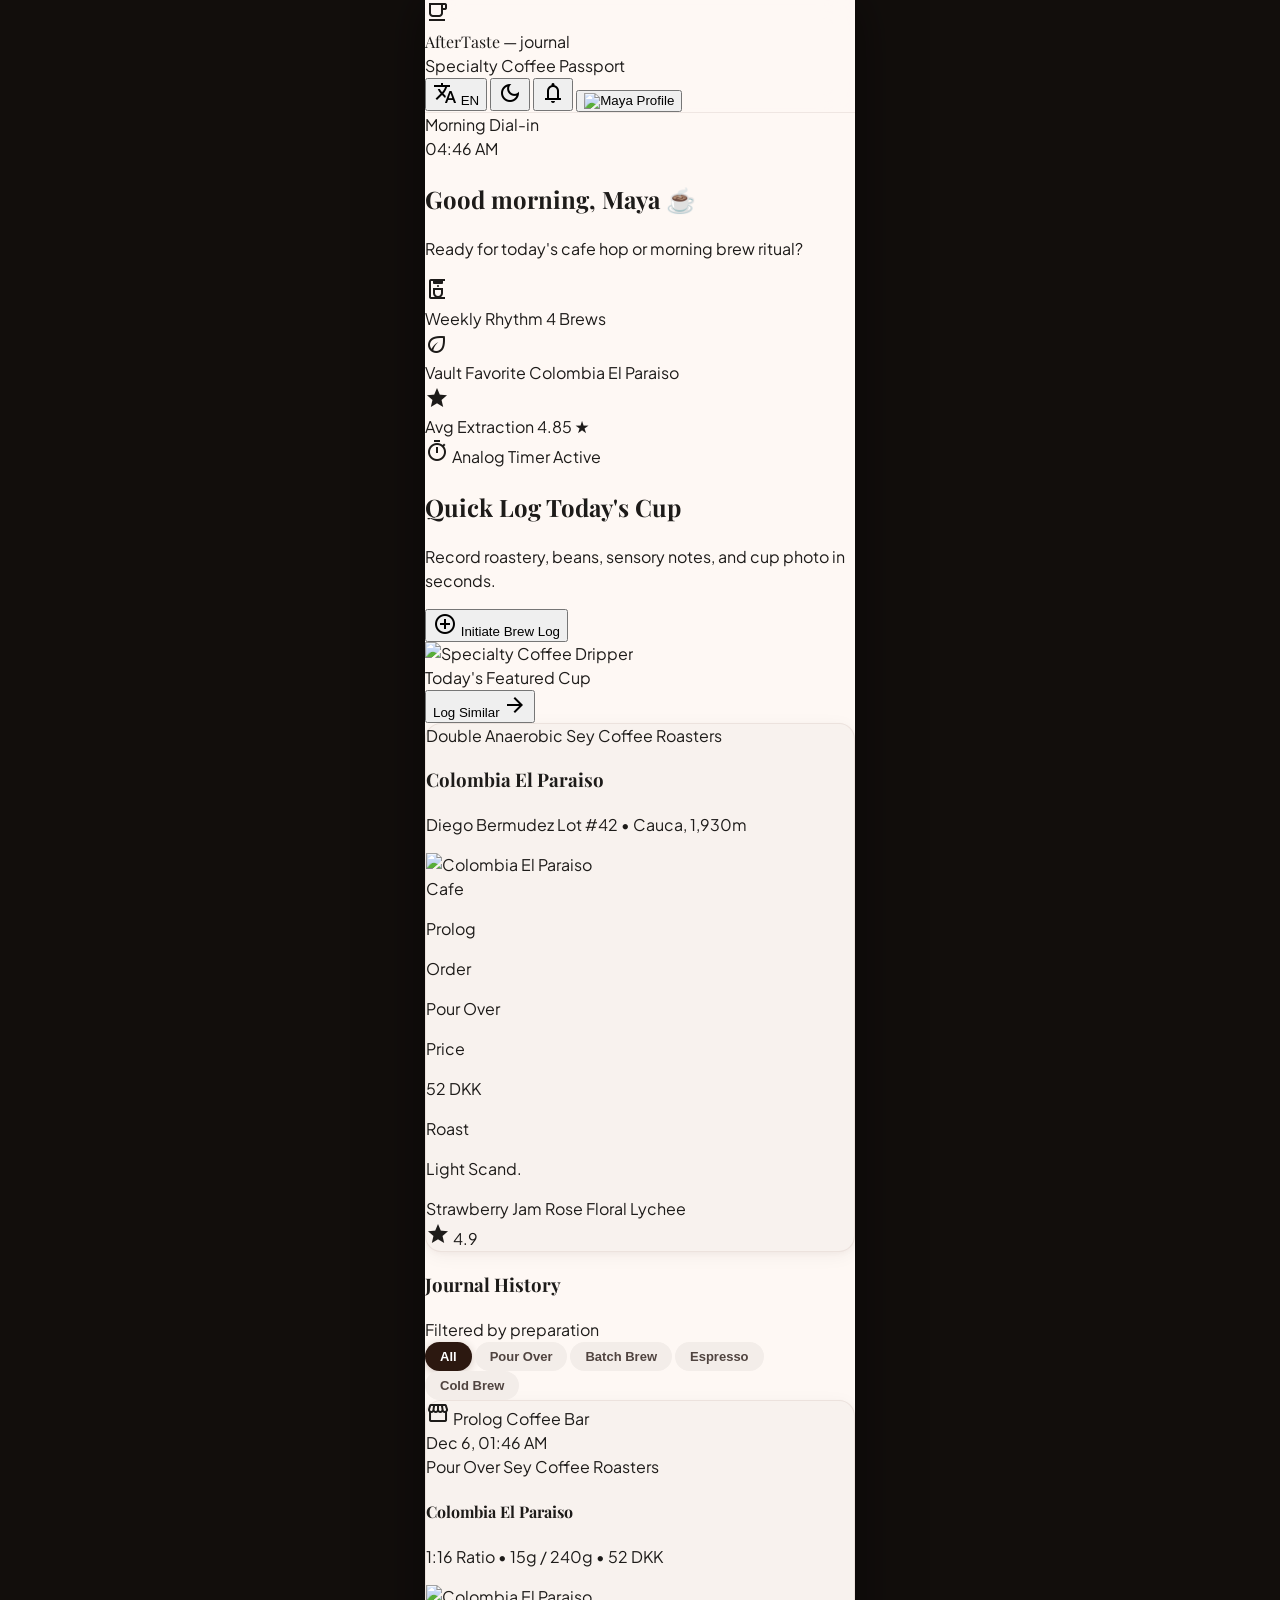
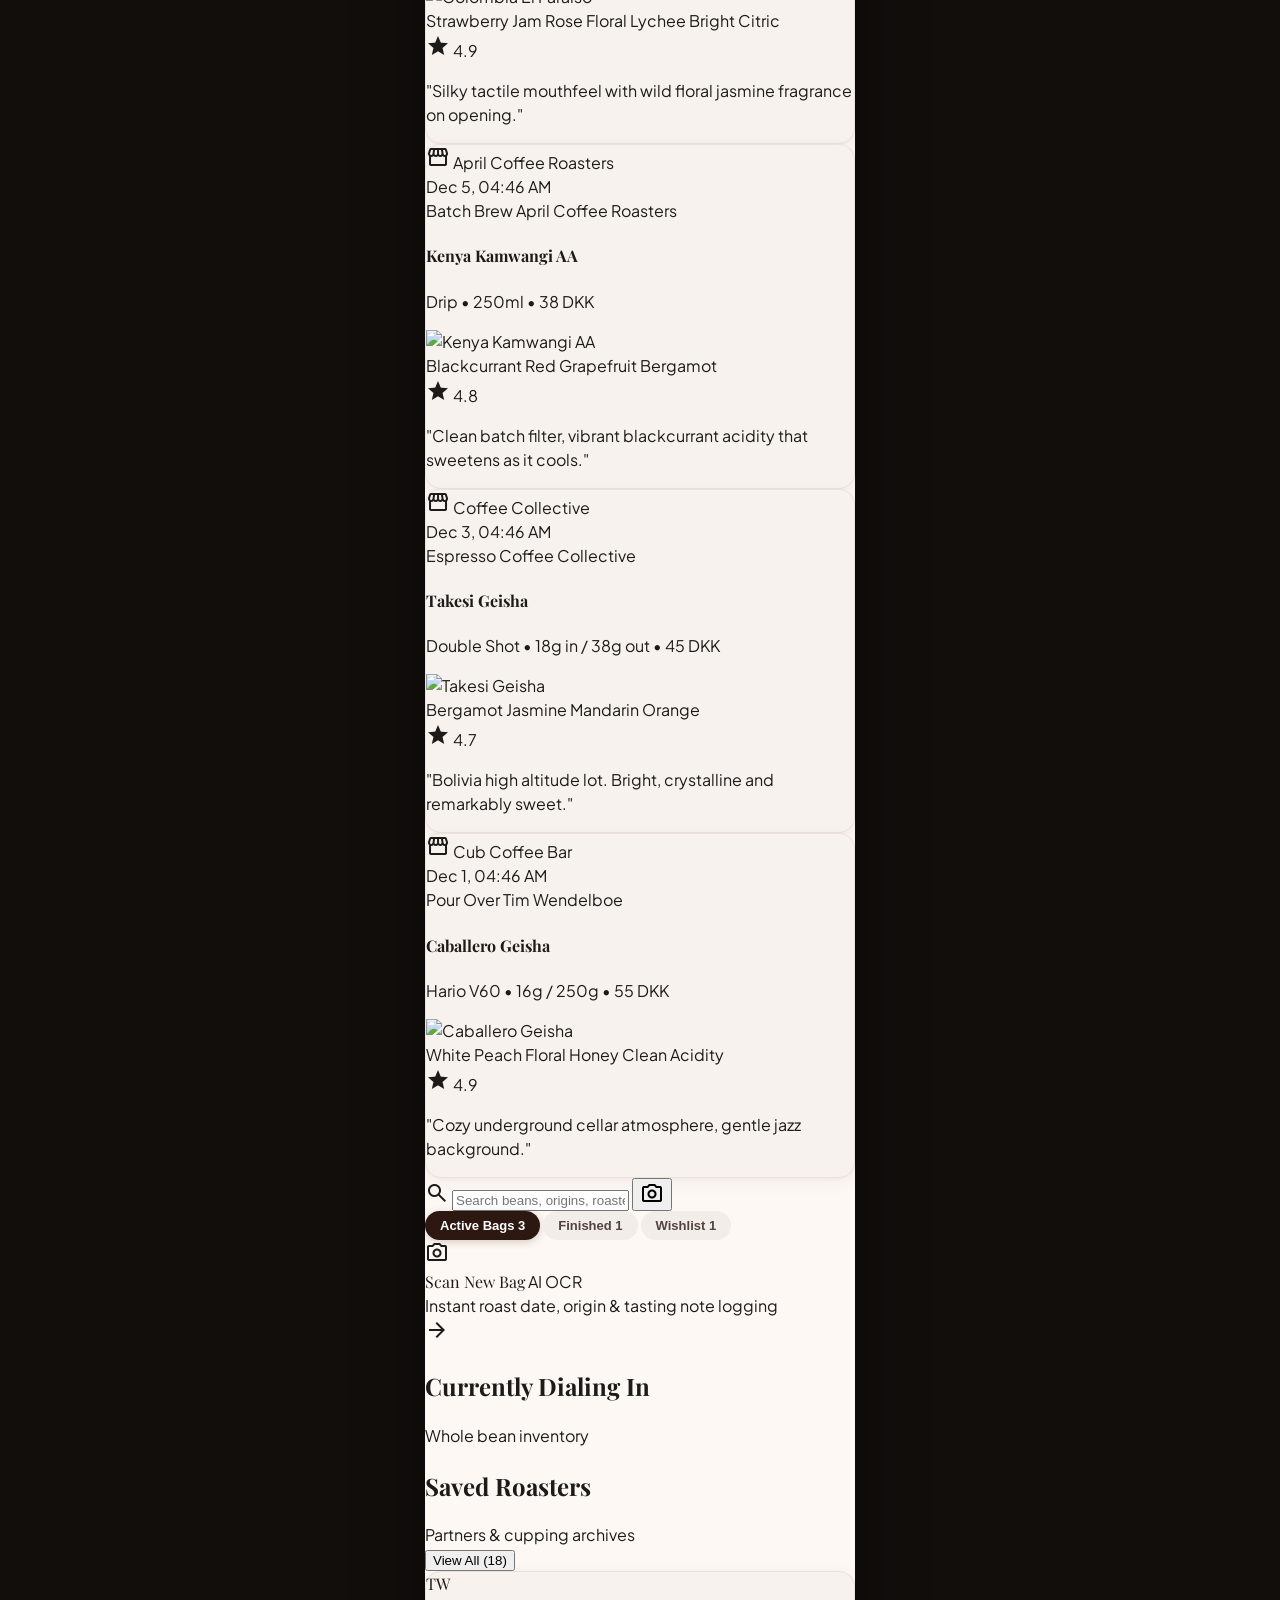
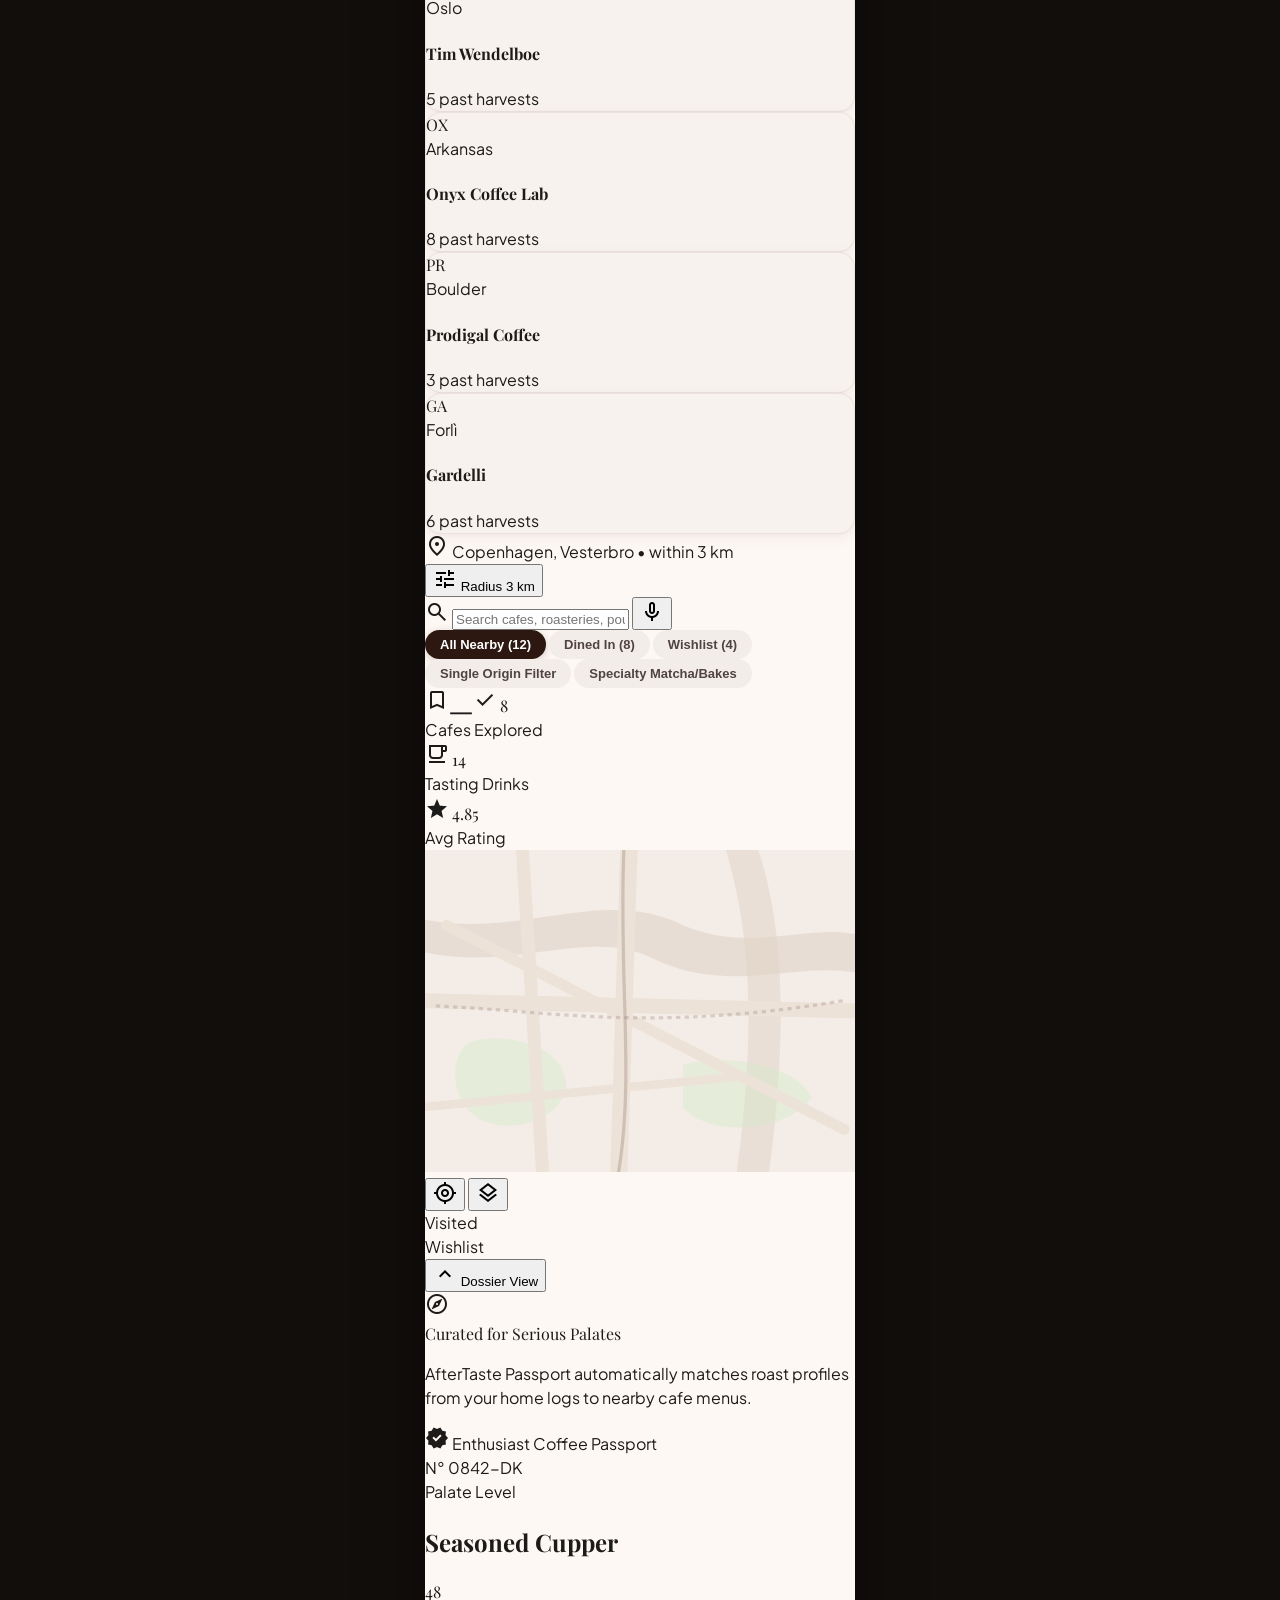
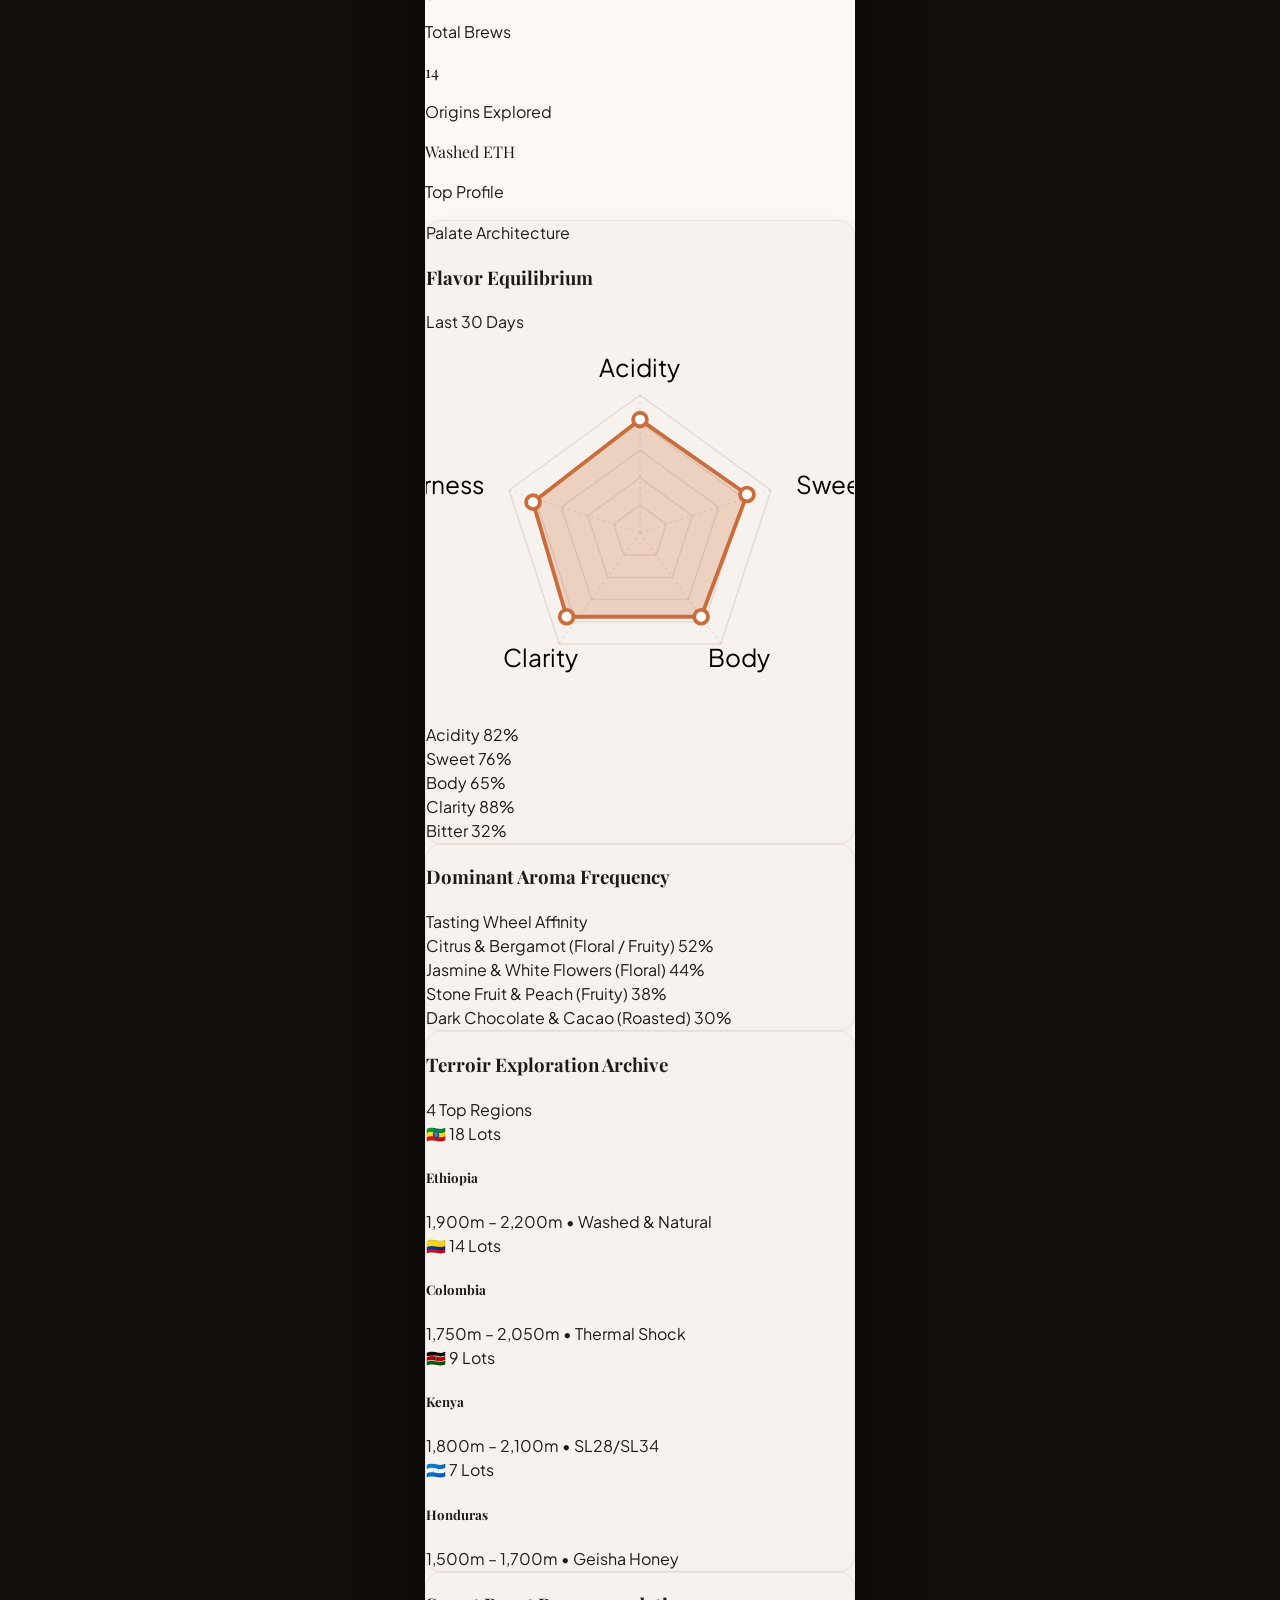
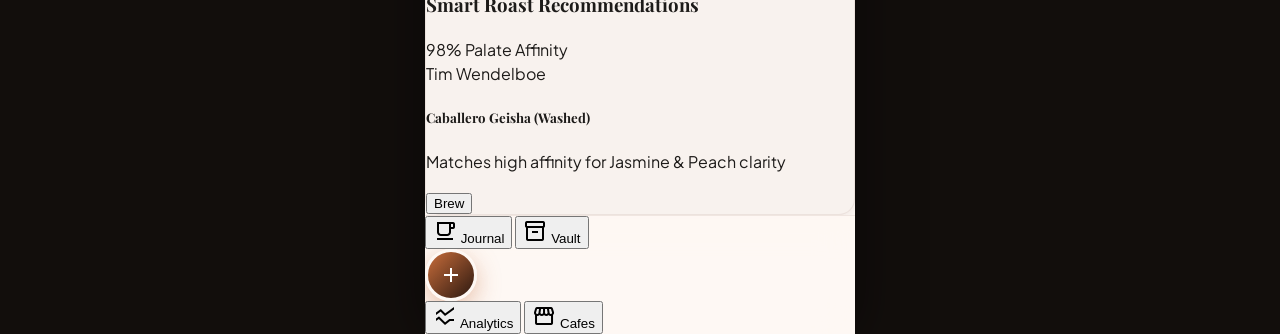
==== web/index.html @ 747131c8 "feat(cafes): integrate Page 2 Cafe Map & Dining Passport with Nordic Cartography and Tasting Dossier" ====
<!DOCTYPE html>
<html lang="en">
<head>
  <meta charset="utf-8">
  <meta name="viewport" content="width=device-width, initial-scale=1.0, maximum-scale=1.0, user-scalable=no, viewport-fit=cover">
  <title>AfterTaste — Specialty Coffee Journal & Cafe Hopping Companion</title>
  
  <!-- Google Fonts: Playfair Display (Artisanal Display) & Plus Jakarta Sans (Modern UI) -->
  <link rel="preconnect" href="https://fonts.googleapis.com">
  <link rel="preconnect" href="https://fonts.gstatic.com" crossorigin>
  <link href="https://fonts.googleapis.com/css2?family=Playfair+Display:ital,wght@0,400;0,500;0,600;0,700;1,400;1,600&family=Plus+Jakarta+Sans:ital,wght@0,300;0,400;0,500;0,600;0,700;0,800;1,400&family=Material+Symbols+Outlined:opsz,wght,FILL,GRAD@20..48,100..700,0..1,-50..200&display=swap" rel="stylesheet">
  
  <!-- Tailwind CSS CDN -->
  <script src="https://cdn.tailwindcss.com"></script>
  <script>
    tailwind.config = {
      darkMode: 'class',
      theme: {
        extend: {
          colors: {
            surface: 'var(--surface)',
            'surface-dim': 'var(--surface-dim)',
            'surface-container-low': 'var(--surface-container-low)',
            'surface-container': 'var(--surface-container)',
            'surface-container-high': 'var(--surface-container-high)',
            'surface-container-highest': 'var(--surface-container-highest)',
            espresso: 'var(--espresso)',
            roast: 'var(--roast)',
            caramel: 'var(--caramel)',
            primary: 'var(--primary)',
            'on-primary': 'var(--on-primary)',
            'primary-container': 'var(--primary-container)',
            'on-primary-container': 'var(--on-primary-container)',
            secondary: 'var(--secondary)',
            'on-secondary': 'var(--on-secondary)',
            'secondary-container': 'var(--secondary-container)',
            'on-secondary-container': 'var(--on-secondary-container)',
            'on-surface': 'var(--on-surface)',
            'on-surface-variant': 'var(--on-surface-variant)',
            outline: 'var(--outline)',
            'outline-variant': 'var(--outline-variant)'
          },
          fontFamily: {
            serif: ['Playfair Display', 'Georgia', 'serif'],
            sans: ['Plus Jakarta Sans', 'system-ui', 'sans-serif']
          }
        }
      }
    }
  </script>

  <!-- Custom Stylesheet -->
  <link rel="stylesheet" href="styles.css">
</head>
<body>

  <!-- Mobile Viewport Shell (390 - 430px Responsive Native Container) -->
  <div class="mobile-viewport">

    <!-- 1. TOP APP BAR (GLOBAL HEADER) -->
    <header class="fixed top-0 max-w-[430px] w-full z-40 header-glass">
      <div class="h-16 px-4 flex items-center justify-between">
        <!-- Brand Monogram & App Title -->
        <div class="flex items-center gap-2.5">
          <div class="w-8 h-8 rounded-full bg-primary-container flex items-center justify-center text-secondary-container shadow-sm border border-secondary/30">
            <span class="material-symbols-outlined text-[18px]">local_cafe</span>
          </div>
          <div class="flex flex-col">
            <div class="flex items-center gap-1.5">
              <span class="font-serif text-xl font-bold tracking-tight text-primary leading-none">AfterTaste</span>
              <span id="topBarSubtitle" class="text-xs font-semibold text-secondary leading-none">— journal</span>
            </div>
            <span class="text-[10px] uppercase tracking-wider text-on-surface-variant font-medium mt-0.5">Specialty Coffee Passport</span>
          </div>
        </div>

        <!-- Controls: Language, Theme, Notifications, Avatar -->
        <div class="flex items-center gap-1">
          <!-- Language Switcher -->
          <button id="langSelectBtn" class="flex items-center gap-0.5 px-2 py-1 rounded-full bg-surface-container hover:bg-surface-container-high transition-colors text-xs font-bold text-on-surface" title="Switch Language">
            <span class="material-symbols-outlined text-[14px] text-secondary">translate</span>
            <span class="lang-code">EN</span>
          </button>

          <!-- Theme Mode Toggle -->
          <button id="themeToggleBtn" class="w-9 h-9 flex items-center justify-center rounded-full text-on-surface-variant hover:text-primary transition-colors" title="Toggle Theme">
            <span class="material-symbols-outlined text-[20px]">dark_mode</span>
          </button>

          <!-- Notifications Center -->
          <button onclick="openModal('modal-notifications')" class="relative w-9 h-9 flex items-center justify-center rounded-full text-on-surface-variant hover:text-primary transition-colors" title="Notifications">
            <span class="material-symbols-outlined text-[20px]">notifications</span>
            <span class="absolute top-2 right-2 w-2 h-2 rounded-full bg-secondary"></span>
          </button>

          <!-- User Avatar Profile -->
          <button onclick="openModal('modal-profile')" class="w-9 h-9 rounded-full overflow-hidden border-2 border-secondary/40 ml-1 hover:border-secondary transition-colors" title="Profile">
            <img src="https://images.unsplash.com/photo-1534528741775-53994a69daeb?auto=format&fit=crop&w=200&q=80" alt="Maya Profile" class="w-full h-full object-cover">
          </button>
        </div>
      </div>
    </header>

    <!-- MAIN SCROLLABLE CONTENT BODY -->
    <main class="flex-1 w-full pt-16 pb-24 px-4 flex flex-col gap-5">

      <!-- ========================================== -->
      <!-- VIEW 1: DAILY BREW JOURNAL (#journal)      -->
      <!-- ========================================== -->
      <section id="screen-journal" class="flex flex-col gap-4">
        
        <!-- Morning Dial-In Greeting & Ritual Ribbon -->
        <div class="flex flex-col pt-2">
          <div class="flex items-center justify-between mb-1">
            <div class="flex items-center gap-2">
              <span class="pulse-dot"></span>
              <span class="text-xs uppercase tracking-wider font-semibold text-on-surface-variant">Morning Dial-in</span>
            </div>
            <span id="currentTimeBadge" class="text-xs font-bold text-secondary">08:42 AM</span>
          </div>
          <h1 id="greetingTitle" class="font-serif text-2xl font-bold text-primary tracking-tight">Good morning, Maya ☕</h1>
          <p id="greetingSubtitle" class="text-xs text-on-surface-variant mt-0.5">Ready for today's cafe hop or morning brew ritual?</p>

          <!-- Weekly Rhythm & Telemetry Ribbon -->
          <div class="flex items-center gap-2.5 overflow-x-auto py-2 -mx-4 px-4 no-scrollbar">
            <!-- Metric 1 -->
            <div class="flex items-center gap-2 bg-surface-container px-3 py-2 rounded-xl flex-shrink-0 border border-outline-variant/30">
              <div class="w-7 h-7 rounded-full bg-surface-container-highest flex items-center justify-center text-primary">
                <span class="material-symbols-outlined text-[16px]">coffee_maker</span>
              </div>
              <div class="flex flex-col">
                <span class="text-[10px] text-on-surface-variant uppercase font-medium">Weekly Rhythm</span>
                <span id="weeklyRhythmCount" class="text-xs font-bold text-primary">4 Brews</span>
              </div>
            </div>
            <!-- Metric 2 -->
            <div class="flex items-center gap-2 bg-surface-container px-3 py-2 rounded-xl flex-shrink-0 border border-outline-variant/30">
              <div class="w-7 h-7 rounded-full bg-secondary-container/30 flex items-center justify-center text-secondary">
                <span class="material-symbols-outlined text-[16px]">eco</span>
              </div>
              <div class="flex flex-col">
                <span class="text-[10px] text-on-surface-variant uppercase font-medium">Vault Favorite</span>
                <span class="text-xs font-bold text-primary">Colombia El Paraiso</span>
              </div>
            </div>
            <!-- Metric 3 -->
            <div class="flex items-center gap-2 bg-surface-container px-3 py-2 rounded-xl flex-shrink-0 border border-outline-variant/30">
              <div class="w-7 h-7 rounded-full bg-amber-100 dark:bg-amber-950 flex items-center justify-center text-amber-500">
                <span class="material-symbols-outlined text-[16px] fill-1">star</span>
              </div>
              <div class="flex flex-col">
                <span class="text-[10px] text-on-surface-variant uppercase font-medium">Avg Extraction</span>
                <span class="text-xs font-bold text-primary">4.85 ★</span>
              </div>
            </div>
          </div>
        </div>

        <!-- Quick Log Hero Banner -->
        <div class="relative overflow-hidden rounded-2xl bg-primary-container text-white p-4 shadow-xl border border-secondary/20">
          <div class="absolute -right-8 -bottom-8 w-40 h-40 rounded-full bg-secondary opacity-25 blur-2xl pointer-events-none"></div>
          <div class="relative z-10 flex items-center justify-between gap-3">
            <div class="flex-1">
              <div class="inline-flex items-center gap-1.5 px-2 py-0.5 rounded-full bg-white/10 backdrop-blur-md mb-2">
                <span class="material-symbols-outlined text-[13px] text-secondary">timer</span>
                <span class="text-[11px] font-semibold text-secondary-container">Analog Timer Active</span>
              </div>
              <h2 class="font-serif text-lg font-bold text-white tracking-tight">Quick Log Today's Cup</h2>
              <p class="text-xs text-white/70 mt-1 max-w-[210px]">Record roastery, beans, sensory notes, and cup photo in seconds.</p>
              <button onclick="openModal('modal-log-brew')" class="mt-3 inline-flex items-center gap-1.5 px-4 py-2 rounded-xl bg-secondary text-white text-xs font-bold shadow-md hover:bg-caramel active:scale-95 transition-all">
                <span class="material-symbols-outlined text-[16px]">add_circle</span>
                <span>Initiate Brew Log</span>
              </button>
            </div>
            <div class="w-20 h-20 rounded-xl overflow-hidden flex-shrink-0 shadow-inner bg-surface-container-highest">
              <img src="https://images.unsplash.com/photo-1514432324607-a09d9b4aefdd?auto=format&fit=crop&w=400&q=80" alt="Specialty Coffee Dripper" class="w-full h-full object-cover">
            </div>
          </div>
        </div>

        <!-- Featured Brew Card: Today's House Extraction -->
        <div class="flex flex-col gap-2">
          <div class="flex items-center justify-between">
            <div class="flex items-center gap-1.5">
              <span class="text-xs uppercase tracking-wider font-bold text-on-surface-variant">Today's Featured Cup</span>
              <span class="w-1.5 h-1.5 rounded-full bg-secondary"></span>
            </div>
            <button onclick="openModal('modal-log-brew')" class="text-xs font-semibold text-secondary hover:underline flex items-center gap-0.5">
              <span>Log Similar</span>
              <span class="material-symbols-outlined text-[14px]">arrow_forward</span>
            </button>
          </div>

          <div class="card-nordic p-4 flex flex-col gap-3">
            <div class="flex items-start justify-between gap-3">
              <div class="flex-1 min-w-0">
                <div class="flex items-center gap-1.5 mb-1">
                  <span class="px-2 py-0.5 rounded-full bg-emerald-100 text-emerald-800 dark:bg-emerald-950 dark:text-emerald-300 text-[11px] font-bold">
                    Double Anaerobic
                  </span>
                  <span class="text-xs text-on-surface-variant">Sey Coffee Roasters</span>
                </div>
                <h3 class="font-serif text-lg font-bold text-primary tracking-tight truncate">Colombia El Paraiso</h3>
                <p class="text-xs text-on-surface-variant">Diego Bermudez Lot #42 • Cauca, 1,930m</p>
              </div>
              <div class="w-16 h-16 rounded-xl overflow-hidden flex-shrink-0 shadow-sm bg-surface-container-high">
                <img src="https://images.unsplash.com/photo-1587734195503-904fca47e0e9?auto=format&fit=crop&w=400&q=80" alt="Colombia El Paraiso" class="w-full h-full object-cover">
              </div>
            </div>

            <!-- Telemetry 4-Column Grid -->
            <div class="grid grid-cols-4 gap-2 bg-surface-container-low p-2.5 rounded-xl border border-outline-variant/30 text-center">
              <div>
                <span class="text-[10px] text-on-surface-variant uppercase">Cafe</span>
                <p class="text-xs font-bold text-primary truncate">Prolog</p>
              </div>
              <div>
                <span class="text-[10px] text-on-surface-variant uppercase">Order</span>
                <p class="text-xs font-bold text-primary truncate">Pour Over</p>
              </div>
              <div>
                <span class="text-[10px] text-on-surface-variant uppercase">Price</span>
                <p class="text-xs font-bold text-primary">52 DKK</p>
              </div>
              <div>
                <span class="text-[10px] text-on-surface-variant uppercase">Roast</span>
                <p class="text-xs font-bold text-primary truncate">Light Scand.</p>
              </div>
            </div>

            <!-- Sensory Tags & Score -->
            <div class="flex items-center justify-between pt-1">
              <div class="flex flex-wrap gap-1">
                <span class="px-2 py-0.5 rounded-full bg-surface-container text-[11px] text-on-surface-variant">Strawberry Jam</span>
                <span class="px-2 py-0.5 rounded-full bg-surface-container text-[11px] text-on-surface-variant">Rose Floral</span>
                <span class="px-2 py-0.5 rounded-full bg-surface-container text-[11px] text-on-surface-variant">Lychee</span>
              </div>
              <div class="flex items-center gap-1 text-amber-500 font-bold text-sm">
                <span class="material-symbols-outlined text-[18px] fill-1">star</span>
                <span class="text-primary">4.9</span>
              </div>
            </div>
          </div>
        </div>

        <!-- Filterable Journal Timeline Stream -->
        <div class="flex flex-col gap-2 mt-2">
          <div class="flex items-center justify-between">
            <h3 class="font-serif text-lg font-bold text-primary">Journal History</h3>
            <span class="text-xs text-on-surface-variant">Filtered by preparation</span>
          </div>

          <!-- Method Filter Chips -->
          <div class="flex items-center gap-1.5 overflow-x-auto no-scrollbar py-1">
            <button class="pill-filter journal-filter-btn active" data-filter="All">All</button>
            <button class="pill-filter journal-filter-btn" data-filter="Pour Over">Pour Over</button>
            <button class="pill-filter journal-filter-btn" data-filter="Batch Brew">Batch Brew</button>
            <button class="pill-filter journal-filter-btn" data-filter="Espresso">Espresso</button>
            <button class="pill-filter journal-filter-btn" data-filter="Cold Brew">Cold Brew</button>
          </div>

          <!-- Journal Feed Cards Stream -->
          <div id="journalFeedContainer" class="flex flex-col gap-3 mt-1">
            <!-- Dynamically populated by renderJournalScreen() -->
          </div>
        </div>

      </section>

      <!-- ========================================== -->
      <!-- VIEW 2: BEAN & ROASTER VAULT (#vault)      -->
      <!-- ========================================== -->
      <section id="screen-vault" class="hidden flex flex-col gap-4">
        
        <!-- Search Input Bar -->
        <div class="relative flex items-center">
          <span class="material-symbols-outlined absolute left-3.5 text-on-surface-variant pointer-events-none text-[20px]">search</span>
          <input id="vaultSearchInput" type="text" placeholder="Search beans, origins, roasters..." 
                 class="w-full h-11 pl-11 pr-11 bg-surface-container rounded-xl text-xs text-on-surface placeholder:text-on-surface-variant/70 focus:outline-none border border-outline-variant/30 shadow-sm transition-all">
          <button onclick="openModal('modal-ocr-scanner')" class="absolute right-2.5 w-7 h-7 rounded-lg bg-surface flex items-center justify-center text-on-surface-variant shadow-sm active:scale-95 transition-transform" title="Scan Barcode / Label">
            <span class="material-symbols-outlined text-[18px]">photo_camera</span>
          </button>
        </div>

        <!-- Inventory Segment Filter Chips -->
        <div class="flex items-center gap-2 overflow-x-auto no-scrollbar py-0.5">
          <button class="pill-filter vault-segment-btn active flex items-center gap-1.5" data-segment="ACTIVE">
            <span>Active Bags</span>
            <span id="badgeActiveBeans" class="w-4 h-4 rounded-full bg-secondary text-white text-[10px] flex items-center justify-center font-bold">3</span>
          </button>
          <button class="pill-filter vault-segment-btn flex items-center gap-1.5" data-segment="FINISHED">
            <span>Finished</span>
            <span id="badgeFinishedBeans" class="w-4 h-4 rounded-full bg-surface-container-highest text-on-surface-variant text-[10px] flex items-center justify-center">1</span>
          </button>
          <button class="pill-filter vault-segment-btn flex items-center gap-1.5" data-segment="WISHLIST">
            <span>Wishlist</span>
            <span id="badgeWishlistBeans" class="w-4 h-4 rounded-full bg-surface-container-highest text-on-surface-variant text-[10px] flex items-center justify-center">1</span>
          </button>
        </div>

        <!-- AI OCR Bag Scanner Hero Card -->
        <div onclick="openModal('modal-ocr-scanner')" class="group relative overflow-hidden bg-primary-container text-white rounded-2xl p-4 shadow-md cursor-pointer transition-all active:scale-[0.99] border border-secondary/20">
          <div class="absolute -right-6 -bottom-6 w-28 h-28 rounded-full bg-secondary/25 blur-xl pointer-events-none"></div>
          <div class="relative z-10 flex items-center justify-between">
            <div class="flex items-center gap-3 min-w-0">
              <div class="w-11 h-11 rounded-xl bg-white/10 backdrop-blur-md flex items-center justify-center text-secondary flex-shrink-0 shadow-inner">
                <span class="material-symbols-outlined text-[24px]">photo_camera</span>
              </div>
              <div class="flex flex-col min-w-0">
                <div class="flex items-center gap-1.5">
                  <span class="font-serif text-base font-bold text-white tracking-tight">Scan New Bag</span>
                  <span class="px-1.5 py-0.5 rounded bg-secondary text-white text-[10px] uppercase font-bold tracking-wider">AI OCR</span>
                </div>
                <span class="text-xs text-white/70 truncate mt-0.5">Instant roast date, origin & tasting note logging</span>
              </div>
            </div>
            <span class="material-symbols-outlined text-white text-[20px] group-hover:translate-x-1 transition-transform">arrow_forward</span>
          </div>
        </div>

        <!-- Section Title: Currently Dialing In -->
        <div class="flex items-baseline justify-between mt-1">
          <div class="flex items-center gap-2">
            <span class="w-2 h-2 rounded-full bg-secondary animate-pulse"></span>
            <h2 class="font-serif text-lg font-bold text-primary">Currently Dialing In</h2>
          </div>
          <span class="text-xs text-on-surface-variant font-medium">Whole bean inventory</span>
        </div>

        <!-- Bean Inventory Cards Stack -->
        <div id="vaultBeansContainer" class="flex flex-col gap-3">
          <!-- Dynamically populated by renderVaultScreen() -->
        </div>

        <!-- Section: Saved & Past Roasters Collection -->
        <div class="mt-4 flex flex-col gap-3">
          <div class="flex items-baseline justify-between">
            <div class="flex flex-col">
              <h2 class="font-serif text-lg font-bold text-primary">Saved Roasters</h2>
              <span class="text-xs text-on-surface-variant">Partners & cupping archives</span>
            </div>
            <button onclick="showToast('Browsing 18 partner roastery archives')" class="text-xs font-semibold text-secondary hover:underline">View All (18)</button>
          </div>

          <!-- 2-Column Roaster Showcase -->
          <div class="grid grid-cols-2 gap-2.5">
            <!-- Roaster 1: Tim Wendelboe -->
            <div onclick="showToast('Tim Wendelboe: 5 past harvests in vault')" class="card-nordic p-3.5 flex flex-col justify-between gap-3 cursor-pointer group hover:border-secondary/40">
              <div class="flex items-center justify-between">
                <div class="w-9 h-9 rounded-full bg-surface-container-highest flex items-center justify-center font-serif text-sm font-bold text-primary">
                  TW
                </div>
                <span class="text-[10px] px-2 py-0.5 rounded-full bg-surface-container-highest text-on-surface-variant font-medium">Oslo</span>
              </div>
              <div>
                <h4 class="font-serif text-sm font-bold text-primary truncate group-hover:text-secondary transition-colors">Tim Wendelboe</h4>
                <span class="text-[11px] text-on-surface-variant mt-0.5 block">5 past harvests</span>
              </div>
            </div>

            <!-- Roaster 2: Onyx Coffee Lab -->
            <div onclick="showToast('Onyx Coffee Lab: 8 past harvests in vault')" class="card-nordic p-3.5 flex flex-col justify-between gap-3 cursor-pointer group hover:border-secondary/40">
              <div class="flex items-center justify-between">
                <div class="w-9 h-9 rounded-full bg-surface-container-highest flex items-center justify-center font-serif text-sm font-bold text-primary">
                  OX
                </div>
                <span class="text-[10px] px-2 py-0.5 rounded-full bg-surface-container-highest text-on-surface-variant font-medium">Arkansas</span>
              </div>
              <div>
                <h4 class="font-serif text-sm font-bold text-primary truncate group-hover:text-secondary transition-colors">Onyx Coffee Lab</h4>
                <span class="text-[11px] text-on-surface-variant mt-0.5 block">8 past harvests</span>
              </div>
            </div>

            <!-- Roaster 3: Prodigal Coffee -->
            <div onclick="showToast('Prodigal Coffee: 3 past harvests in vault')" class="card-nordic p-3.5 flex flex-col justify-between gap-3 cursor-pointer group hover:border-secondary/40">
              <div class="flex items-center justify-between">
                <div class="w-9 h-9 rounded-full bg-surface-container-highest flex items-center justify-center font-serif text-sm font-bold text-primary">
                  PR
                </div>
                <span class="text-[10px] px-2 py-0.5 rounded-full bg-surface-container-highest text-on-surface-variant font-medium">Boulder</span>
              </div>
              <div>
                <h4 class="font-serif text-sm font-bold text-primary truncate group-hover:text-secondary transition-colors">Prodigal Coffee</h4>
                <span class="text-[11px] text-on-surface-variant mt-0.5 block">3 past harvests</span>
              </div>
            </div>

            <!-- Roaster 4: Gardelli Specialty -->
            <div onclick="showToast('Gardelli Specialty: 6 past harvests in vault')" class="card-nordic p-3.5 flex flex-col justify-between gap-3 cursor-pointer group hover:border-secondary/40">
              <div class="flex items-center justify-between">
                <div class="w-9 h-9 rounded-full bg-surface-container-highest flex items-center justify-center font-serif text-sm font-bold text-primary">
                  GA
                </div>
                <span class="text-[10px] px-2 py-0.5 rounded-full bg-surface-container-highest text-on-surface-variant font-medium">Forlì</span>
              </div>
              <div>
                <h4 class="font-serif text-sm font-bold text-primary truncate group-hover:text-secondary transition-colors">Gardelli</h4>
                <span class="text-[11px] text-on-surface-variant mt-0.5 block">6 past harvests</span>
              </div>
            </div>
          </div>
        </div>
      </section>

      <!-- ========================================== -->
      <!-- VIEW 3: CAFE MAP & PASSPORT (#cafes)       -->
      <!-- ========================================== -->
      <section id="screen-cafes" class="hidden flex flex-col gap-4">

        <!-- Search & Location Context Bar -->
        <div class="pt-1 pb-1 flex flex-col gap-2">
          <div class="flex items-center justify-between">
            <div class="flex items-center gap-1.5 text-on-surface-variant">
              <span class="material-symbols-outlined text-[18px] text-secondary">location_on</span>
              <span class="text-xs font-semibold tracking-wide text-on-surface">Copenhagen, Vesterbro</span>
              <span class="text-outline-variant">•</span>
              <span class="text-[11px] text-on-surface-variant">within 3 km</span>
            </div>
            <button class="flex items-center gap-1 bg-surface-container-high px-2.5 py-1 rounded-full text-on-surface-variant hover:text-primary transition-colors">
              <span class="material-symbols-outlined text-[14px] text-secondary">tune</span>
              <span class="text-[11px] font-semibold">Radius 3 km</span>
            </button>
          </div>
          <!-- Search Input Shell -->
          <div class="relative flex items-center">
            <span class="material-symbols-outlined absolute left-3.5 text-[20px] text-outline">search</span>
            <input id="cafeSearchInput" class="w-full h-11 pl-10 pr-10 bg-surface-container rounded-xl text-xs text-on-surface placeholder:text-outline outline-none focus:bg-surface-container-low transition-colors" placeholder="Search cafes, roasteries, pour-over bars..." type="text">
            <button aria-label="Voice Search" class="absolute right-2.5 w-7 h-7 flex items-center justify-center text-outline hover:text-secondary">
              <span class="material-symbols-outlined text-[18px]">mic</span>
            </button>
          </div>
          <!-- Quick Filter Pills -->
          <div class="flex items-center gap-2 overflow-x-auto no-scrollbar py-1">
            <button class="pill-filter cafe-filter-btn active whitespace-nowrap px-3 py-1.5 rounded-full text-xs font-semibold" data-filter="ALL">
              All Nearby (12)
            </button>
            <button class="pill-filter cafe-filter-btn whitespace-nowrap px-3 py-1.5 rounded-full text-xs font-semibold" data-filter="VISITED">
              Dined In (8)
            </button>
            <button class="pill-filter cafe-filter-btn whitespace-nowrap px-3 py-1.5 rounded-full text-xs font-semibold" data-filter="WISHLIST">
              Wishlist (4)
            </button>
            <button class="pill-filter cafe-filter-btn whitespace-nowrap px-3 py-1.5 rounded-full text-xs font-semibold" data-filter="SINGLE_ORIGIN">
              Single Origin Filter
            </button>
            <button class="pill-filter cafe-filter-btn whitespace-nowrap px-3 py-1.5 rounded-full text-xs font-semibold" data-filter="MATCHA">
              Specialty Matcha/Bakes
            </button>
          </div>
        </div>

        <!-- Passport Summary Metric Strip -->
        <div class="my-0.5">
          <div class="bg-surface-container-low rounded-xl p-3 shadow-sm flex items-center justify-between border border-outline-variant/30">
            <div class="flex flex-col items-center flex-1 px-1 text-center">
              <div class="flex items-center gap-1 text-secondary">
                <span class="material-symbols-outlined text-[18px]">bookmark_check</span>
                <span id="passportExploredCount" class="font-serif text-lg font-bold text-primary">8</span>
              </div>
              <span class="text-[10px] text-on-surface-variant mt-0.5 font-medium uppercase">Cafes Explored</span>
            </div>
            <div class="w-px h-8 bg-outline-variant/40"></div>
            <div class="flex flex-col items-center flex-1 px-1 text-center">
              <div class="flex items-center gap-1 text-secondary">
                <span class="material-symbols-outlined text-[18px]">local_cafe</span>
                <span id="passportDrinksCount" class="font-serif text-lg font-bold text-primary">14</span>
              </div>
              <span class="text-[10px] text-on-surface-variant mt-0.5 font-medium uppercase">Tasting Drinks</span>
            </div>
            <div class="w-px h-8 bg-outline-variant/40"></div>
            <div class="flex flex-col items-center flex-1 px-1 text-center">
              <div class="flex items-center gap-1 text-secondary">
                <span class="material-symbols-outlined text-[18px] fill-1">star</span>
                <span id="passportRatingCount" class="font-serif text-lg font-bold text-primary">4.85</span>
              </div>
              <span class="text-[10px] text-on-surface-variant mt-0.5 font-medium uppercase">Avg Rating</span>
            </div>
          </div>
        </div>

        <!-- Interactive Nordic Cartography Card -->
        <div class="relative w-full h-72 rounded-2xl overflow-hidden shadow-md bg-[#F4ECE6] dark:bg-[#1a120e] border border-outline-variant/40">
          <!-- Vector Map Canvas (Artisanal Copenhagen Warm Tones) -->
          <svg class="absolute inset-0 w-full h-full object-cover" fill="none" viewBox="0 0 400 300" xmlns="http://www.w3.org/2000/svg">
            <!-- Land Mass & Warm Ground -->
            <rect fill="#F4ECE6" height="300" width="400"></rect>
            <!-- Canals and Waterways in muted soft slate slate-caramel -->
            <path d="M-20 60 C80 90, 160 30, 240 70 C310 100, 370 60, 420 85 L420 120 C360 95, 290 140, 210 100 C150 70, 70 120, -20 90 Z" fill="#E2D4C8" opacity="0.6"></path>
            <path d="M280 0 C300 70, 310 150, 290 300 L320 300 C340 150, 330 60, 310 0 Z" fill="#E2D4C8" opacity="0.5"></path>
            <!-- Parks / Green Reserves in muted sage tint -->
            <path d="M40 180 C60 170, 120 175, 130 210 C140 240, 90 270, 50 250 C20 230, 25 190, 40 180 Z" fill="#CBEBC3" fill-opacity="0.35"></path>
            <path d="M240 200 C270 190, 340 195, 360 230 C340 260, 270 270, 240 240 Z" fill="#CBEBC3" fill-opacity="0.35"></path>
            <!-- Urban Blocks & Secondary Roads -->
            <path d="M-10 140 L410 150" stroke="#EDE2D8" stroke-linecap="round" stroke-width="14"></path>
            <path d="M90 -10 L110 310" stroke="#EDE2D8" stroke-linecap="round" stroke-width="12"></path>
            <path d="M190 -10 L180 310" stroke="#EDE2D8" stroke-linecap="round" stroke-width="16"></path>
            <path d="M20 70 L390 260" stroke="#EDE2D8" stroke-linecap="round" stroke-width="10"></path>
            <path d="M-10 240 L300 210" stroke="#EDE2D8" stroke-width="8"></path>
            <!-- Primary Arterials (Espresso Warm Tint) -->
            <path d="M10 145 C120 150, 210 170, 390 140" stroke="#74584E" stroke-dasharray="4 4" stroke-opacity="0.22" stroke-width="3"></path>
            <path d="M185 0 C180 120, 195 210, 180 300" stroke="#74584E" stroke-opacity="0.25" stroke-width="3"></path>
          </svg>

          <!-- User Live Location Pulse Dot -->
          <div class="absolute left-[38%] top-[55%] -translate-x-1/2 -translate-y-1/2 flex items-center justify-center pointer-events-none">
            <span class="w-8 h-8 rounded-full bg-secondary/20 animate-ping absolute"></span>
            <span class="w-4 h-4 rounded-full bg-surface-container-lowest shadow-md flex items-center justify-center">
              <span class="w-2.5 h-2.5 rounded-full bg-secondary"></span>
            </span>
          </div>

          <!-- Dynamic Interactive Map Pins Overlay -->
          <div id="mapPinsContainer" class="absolute inset-0">
            <!-- Dynamically populated by renderCafesScreen() -->
          </div>

          <!-- Map Controls & Floating Utilities -->
          <div class="absolute top-2.5 right-2.5 flex flex-col gap-1.5 z-20">
            <button aria-label="Recenter Map" onclick="recenterMap()" class="w-9 h-9 rounded-xl bg-surface-container-lowest/90 backdrop-blur text-on-surface flex items-center justify-center shadow-md hover:bg-surface transition-colors" title="Recenter Map">
              <span class="material-symbols-outlined text-[18px]">my_location</span>
            </button>
            <button aria-label="Layer Options" onclick="toggleMapLayers()" class="w-9 h-9 rounded-xl bg-surface-container-lowest/90 backdrop-blur text-on-surface flex items-center justify-center shadow-md hover:bg-surface transition-colors" title="Layer Options">
              <span class="material-symbols-outlined text-[18px]">layers</span>
            </button>
          </div>

          <!-- Floating Bottom Left Legend / View Toggle -->
          <div class="absolute bottom-2.5 left-2.5 right-2.5 flex items-center justify-between pointer-events-none z-20">
            <div class="pointer-events-auto bg-surface-container-lowest/90 backdrop-blur px-2.5 py-1 rounded-full shadow-sm flex items-center gap-2">
              <div class="flex items-center gap-1">
                <span class="w-2 h-2 rounded-full bg-primary-container"></span>
                <span class="text-[10px] text-on-surface-variant font-medium">Visited</span>
              </div>
              <div class="flex items-center gap-1">
                <span class="w-2 h-2 rounded-full bg-outline-variant"></span>
                <span class="text-[10px] text-on-surface-variant font-medium">Wishlist</span>
              </div>
            </div>
            <button onclick="scrollToCafesList()" class="pointer-events-auto bg-primary-container text-on-primary px-3 py-1.5 rounded-full text-xs font-semibold shadow-md flex items-center gap-1 hover:bg-secondary transition-colors">
              <span class="material-symbols-outlined text-[16px]">expand_less</span>
              <span>Dossier View</span>
            </button>
          </div>
        </div>

        <!-- Cafe Cards & Detailed Dining Dossiers -->
        <div id="cafesCardsContainer" class="flex flex-col gap-4">
          <!-- Dynamically populated by renderCafesScreen() -->
        </div>

        <!-- Ambient Footer Delight Callout -->
        <div class="pb-4 pt-2 flex flex-col items-center text-center">
          <div class="w-10 h-10 rounded-full bg-surface-container-high flex items-center justify-center text-secondary mb-2">
            <span class="material-symbols-outlined text-[22px]">explore</span>
          </div>
          <span class="font-serif text-base font-semibold text-primary">Curated for Serious Palates</span>
          <p class="text-xs text-on-surface-variant max-w-xs mt-1">
            AfterTaste Passport automatically matches roast profiles from your home logs to nearby cafe menus.
          </p>
        </div>

      </section>

      <!-- ========================================== -->
      <!-- VIEW 4: SENSORY & BREW ANALYTICS (#analytics) -->
      <!-- ========================================== -->
      <section id="screen-analytics" class="hidden flex flex-col gap-4">

        <!-- Enthusiast Coffee Passport Card -->
        <div class="relative overflow-hidden rounded-2xl bg-primary-container text-white p-4 shadow-xl border border-secondary/20">
          <div class="absolute -right-10 -top-10 w-40 h-40 rounded-full bg-secondary/20 blur-2xl pointer-events-none"></div>
          <div class="relative z-10 flex flex-col gap-3">
            <div class="flex items-center justify-between">
              <div class="flex items-center gap-1.5">
                <span class="material-symbols-outlined text-[18px] text-secondary-container fill-1">verified</span>
                <span class="text-[11px] uppercase tracking-wider font-bold text-secondary-container">Enthusiast Coffee Passport</span>
              </div>
              <span class="text-[10px] px-2 py-0.5 rounded-full bg-white/10 text-white font-mono">N° 0842-DK</span>
            </div>

            <div class="flex flex-col">
              <span class="text-[10px] uppercase tracking-wider text-white/60">Palate Level</span>
              <h2 class="font-serif text-2xl font-bold text-white tracking-tight">Seasoned Cupper</h2>
            </div>

            <div class="grid grid-cols-3 gap-2 pt-1 border-t border-white/10 text-center">
              <div class="bg-white/10 p-2 rounded-xl backdrop-blur-sm">
                <span class="font-serif text-lg font-bold text-white leading-tight">48</span>
                <p class="text-[10px] text-white/70 mt-0.5">Total Brews</p>
              </div>
              <div class="bg-white/10 p-2 rounded-xl backdrop-blur-sm">
                <span class="font-serif text-lg font-bold text-white leading-tight">14</span>
                <p class="text-[10px] text-white/70 mt-0.5">Origins Explored</p>
              </div>
              <div class="bg-white/10 p-2 rounded-xl backdrop-blur-sm">
                <span class="font-serif text-base font-bold text-secondary-container leading-tight">Washed ETH</span>
                <p class="text-[10px] text-white/70 mt-0.5">Top Profile</p>
              </div>
            </div>
          </div>
        </div>

        <!-- 5-Axis Flavor Equilibrium Radar Polygon -->
        <div class="card-nordic p-4 flex flex-col gap-3">
          <div class="flex items-center justify-between">
            <div>
              <span class="text-[10px] uppercase tracking-wider text-secondary font-bold">Palate Architecture</span>
              <h3 class="font-serif text-lg font-bold text-primary">Flavor Equilibrium</h3>
            </div>
            <span class="text-[11px] bg-surface-container px-2.5 py-1 rounded-full text-on-surface-variant font-medium">Last 30 Days</span>
          </div>

          <!-- Dynamic SVG Radar Chart -->
          <div class="relative flex items-center justify-center py-2">
            <svg id="sensoryRadarSvg" class="w-full max-w-[280px] h-[250px] overflow-visible" viewBox="0 0 280 250">
              <!-- Concentric Guide Polygons (20%, 40%, 60%, 80%, 100%) -->
              <polygon points="140,40 225.6,102.2 192.9,202.8 87.1,202.8 54.4,102.2" class="radar-grid" />
              <polygon points="140,58 208.5,107.8 182.3,188.2 97.7,188.2 71.5,107.8" class="radar-grid" />
              <polygon points="140,76 191.4,113.3 171.7,173.7 108.3,173.7 88.6,113.3" class="radar-grid" />
              <polygon points="140,94 174.2,118.9 161.1,159.1 118.9,159.1 105.8,118.9" class="radar-grid" />
              <polygon points="140,112 157.1,124.4 150.6,144.6 129.4,144.6 122.9,124.4" class="radar-grid" />

              <!-- Axis Rays from Center (140, 130) -->
              <line x1="140" y1="130" x2="140" y2="40" class="radar-axis" />
              <line x1="140" y1="130" x2="225.6" y2="102.2" class="radar-axis" />
              <line x1="140" y1="130" x2="192.9" y2="202.8" class="radar-axis" />
              <line x1="140" y1="130" x2="87.1" y2="202.8" class="radar-axis" />
              <line x1="140" y1="130" x2="54.4" y2="102.2" class="radar-axis" />

              <!-- Data Filled Polygon -->
              <polygon id="radarDataPolygon" points="140,56 210,105 180,185 92,185 70,110" class="radar-polygon" />

              <!-- Vertex Highlight Nodes -->
              <circle id="radarPoint0" cx="140" cy="56" r="4.5" class="radar-point" />
              <circle id="radarPoint1" cx="210" cy="105" r="4.5" class="radar-point" />
              <circle id="radarPoint2" cx="180" cy="185" r="4.5" class="radar-point" />
              <circle id="radarPoint3" cx="92" cy="185" r="4.5" class="radar-point" />
              <circle id="radarPoint4" cx="70" cy="110" r="4.5" class="radar-point" />

              <!-- Axis Labels -->
              <text x="140" y="28" text-anchor="middle" class="text-[11px] font-bold fill-primary font-sans">Acidity</text>
              <text x="242" y="105" text-anchor="start" class="text-[11px] font-bold fill-primary font-sans">Sweetness</text>
              <text x="205" y="218" text-anchor="middle" class="text-[11px] font-bold fill-primary font-sans">Body</text>
              <text x="75" y="218" text-anchor="middle" class="text-[11px] font-bold fill-primary font-sans">Clarity</text>
              <text x="38" y="105" text-anchor="end" class="text-[11px] font-bold fill-primary font-sans">Bitterness</text>
            </svg>
          </div>

          <!-- 5-Metric Value Strip -->
          <div class="grid grid-cols-5 gap-1.5 text-center bg-surface-container-low p-2 rounded-xl border border-outline-variant/30 text-xs">
            <div>
              <span class="text-[10px] text-on-surface-variant block">Acidity</span>
              <span id="metricAcidity" class="font-bold text-primary">82%</span>
            </div>
            <div>
              <span class="text-[10px] text-on-surface-variant block">Sweet</span>
              <span id="metricSweetness" class="font-bold text-primary">76%</span>
            </div>
            <div>
              <span class="text-[10px] text-on-surface-variant block">Body</span>
              <span id="metricBody" class="font-bold text-primary">65%</span>
            </div>
            <div>
              <span class="text-[10px] text-on-surface-variant block">Clarity</span>
              <span id="metricClarity" class="font-bold text-primary">88%</span>
            </div>
            <div>
              <span class="text-[10px] text-on-surface-variant block">Bitter</span>
              <span id="metricBitterness" class="font-bold text-primary">32%</span>
            </div>
          </div>
        </div>

        <!-- Dominant Aroma Frequency Breakdown -->
        <div class="card-nordic p-4 flex flex-col gap-3">
          <div class="flex items-center justify-between">
            <h3 class="font-serif text-lg font-bold text-primary">Dominant Aroma Frequency</h3>
            <span class="text-xs text-secondary font-semibold">Tasting Wheel Affinity</span>
          </div>

          <div class="flex flex-col gap-2.5">
            <!-- Aroma 1 -->
            <div class="flex flex-col gap-1">
              <div class="flex items-center justify-between text-xs">
                <span class="font-medium text-primary">Citrus & Bergamot (Floral / Fruity)</span>
                <span class="font-bold text-secondary">52%</span>
              </div>
              <div class="w-full h-2 rounded-full bg-surface-container overflow-hidden">
                <div class="h-full rounded-full bg-secondary" style="width: 52%;"></div>
              </div>
            </div>
            <!-- Aroma 2 -->
            <div class="flex flex-col gap-1">
              <div class="flex items-center justify-between text-xs">
                <span class="font-medium text-primary">Jasmine & White Flowers (Floral)</span>
                <span class="font-bold text-secondary">44%</span>
              </div>
              <div class="w-full h-2 rounded-full bg-surface-container overflow-hidden">
                <div class="h-full rounded-full bg-secondary" style="width: 44%;"></div>
              </div>
            </div>
            <!-- Aroma 3 -->
            <div class="flex flex-col gap-1">
              <div class="flex items-center justify-between text-xs">
                <span class="font-medium text-primary">Stone Fruit & Peach (Fruity)</span>
                <span class="font-bold text-secondary">38%</span>
              </div>
              <div class="w-full h-2 rounded-full bg-surface-container overflow-hidden">
                <div class="h-full rounded-full bg-secondary" style="width: 38%;"></div>
              </div>
            </div>
            <!-- Aroma 4 -->
            <div class="flex flex-col gap-1">
              <div class="flex items-center justify-between text-xs">
                <span class="font-medium text-primary">Dark Chocolate & Cacao (Roasted)</span>
                <span class="font-bold text-secondary">30%</span>
              </div>
              <div class="w-full h-2 rounded-full bg-surface-container overflow-hidden">
                <div class="h-full rounded-full bg-secondary" style="width: 30%;"></div>
              </div>
            </div>
          </div>
        </div>

        <!-- Terroir Archive & Origin Map -->
        <div class="card-nordic p-4 flex flex-col gap-3">
          <div class="flex items-center justify-between">
            <h3 class="font-serif text-lg font-bold text-primary">Terroir Exploration Archive</h3>
            <span class="text-xs text-on-surface-variant">4 Top Regions</span>
          </div>

          <div class="grid grid-cols-2 gap-2.5">
            <div class="bg-surface-container p-3 rounded-xl border border-outline-variant/30 flex flex-col gap-1">
              <div class="flex items-center justify-between">
                <span class="text-lg">🇪🇹</span>
                <span class="text-xs font-bold text-secondary">18 Lots</span>
              </div>
              <h5 class="font-serif text-sm font-bold text-primary">Ethiopia</h5>
              <span class="text-[10px] text-on-surface-variant">1,900m – 2,200m • Washed & Natural</span>
            </div>
            <div class="bg-surface-container p-3 rounded-xl border border-outline-variant/30 flex flex-col gap-1">
              <div class="flex items-center justify-between">
                <span class="text-lg">🇨🇴</span>
                <span class="text-xs font-bold text-secondary">14 Lots</span>
              </div>
              <h5 class="font-serif text-sm font-bold text-primary">Colombia</h5>
              <span class="text-[10px] text-on-surface-variant">1,750m – 2,050m • Thermal Shock</span>
            </div>
            <div class="bg-surface-container p-3 rounded-xl border border-outline-variant/30 flex flex-col gap-1">
              <div class="flex items-center justify-between">
                <span class="text-lg">🇰🇪</span>
                <span class="text-xs font-bold text-secondary">9 Lots</span>
              </div>
              <h5 class="font-serif text-sm font-bold text-primary">Kenya</h5>
              <span class="text-[10px] text-on-surface-variant">1,800m – 2,100m • SL28/SL34</span>
            </div>
            <div class="bg-surface-container p-3 rounded-xl border border-outline-variant/30 flex flex-col gap-1">
              <div class="flex items-center justify-between">
                <span class="text-lg">🇭🇳</span>
                <span class="text-xs font-bold text-secondary">7 Lots</span>
              </div>
              <h5 class="font-serif text-sm font-bold text-primary">Honduras</h5>
              <span class="text-[10px] text-on-surface-variant">1,500m – 1,700m • Geisha Honey</span>
            </div>
          </div>
        </div>

        <!-- Smart Roast Recommendations -->
        <div class="card-nordic p-4 flex flex-col gap-3">
          <div class="flex items-center justify-between">
            <h3 class="font-serif text-lg font-bold text-primary">Smart Roast Recommendations</h3>
            <span class="text-xs text-secondary font-semibold">98% Palate Affinity</span>
          </div>

          <div class="flex flex-col gap-2">
            <div class="flex items-center justify-between p-2.5 rounded-xl bg-surface-container border border-outline-variant/30">
              <div class="flex-1 min-w-0 pr-2">
                <span class="text-[10px] text-secondary font-bold uppercase tracking-wider">Tim Wendelboe</span>
                <h5 class="font-serif text-sm font-bold text-primary truncate">Caballero Geisha (Washed)</h5>
                <p class="text-[11px] text-on-surface-variant">Matches high affinity for Jasmine & Peach clarity</p>
              </div>
              <button onclick="openModal('modal-log-brew')" class="px-3 py-1.5 rounded-lg bg-secondary text-white text-xs font-semibold">
                Brew
              </button>
            </div>
          </div>
        </div>

      </section>

    </main>

    <!-- 2. PERSISTENT BOTTOM NAVIGATION BAR -->
    <nav class="fixed bottom-0 max-w-[430px] w-full z-40 bottom-nav-glass">
      <div class="flex items-center justify-around h-16 px-3 relative">
        <!-- Tab 1: Journal -->
        <button data-tab="journal" class="bottom-nav-item flex flex-col items-center justify-center flex-1 h-full text-secondary font-bold transition-colors">
          <span class="material-symbols-outlined text-[22px]">local_cafe</span>
          <span class="text-[11px] mt-0.5">Journal</span>
        </button>

        <!-- Tab 2: Vault -->
        <button data-tab="vault" class="bottom-nav-item flex flex-col items-center justify-center flex-1 h-full text-on-surface-variant transition-colors">
          <span class="material-symbols-outlined text-[22px]">inventory_2</span>
          <span class="text-[11px] mt-0.5">Vault</span>
        </button>

        <!-- Central Floating Action Button (Log New Brew) -->
        <div class="flex-1 flex justify-center -translate-y-3">
          <button id="fabQuickLogBtn" class="fab-quicklog" title="Log New Brew">
            <span class="material-symbols-outlined text-[26px]">add</span>
          </button>
        </div>

        <!-- Tab 3: Analytics -->
        <button data-tab="analytics" class="bottom-nav-item flex flex-col items-center justify-center flex-1 h-full text-on-surface-variant transition-colors">
          <span class="material-symbols-outlined text-[22px]">ssid_chart</span>
          <span class="text-[11px] mt-0.5">Analytics</span>
        </button>

        <!-- Tab 4: Cafes -->
        <button data-tab="cafes" class="bottom-nav-item flex flex-col items-center justify-center flex-1 h-full text-on-surface-variant transition-colors">
          <span class="material-symbols-outlined text-[22px]">storefront</span>
          <span class="text-[11px] mt-0.5">Cafes</span>
        </button>
      </div>
    </nav>

    <!-- ========================================== -->
    <!-- STACK MODALS & SHEETS                      -->
    <!-- ========================================== -->

    <!-- MODAL 1: LOG NEW BREW MODAL SHEET -->
    <div id="modal-log-brew" class="modal-overlay">
      <div class="modal-sheet p-5 flex flex-col gap-4">
        <!-- Header -->
        <div class="flex items-center justify-between pb-3 border-b border-outline-variant/30">
          <div class="flex items-center gap-2">
            <div class="w-8 h-8 rounded-full bg-secondary-container/30 flex items-center justify-center text-secondary">
              <span class="material-symbols-outlined text-[18px]">add_circle</span>
            </div>
            <div>
              <h3 class="font-serif text-lg font-bold text-primary">Log New Brew</h3>
              <p class="text-[11px] text-on-surface-variant">Record your cafe experience or home cup</p>
            </div>
          </div>
          <button onclick="closeModal('modal-log-brew')" class="w-8 h-8 rounded-full bg-surface-container flex items-center justify-center text-on-surface-variant hover:text-primary">
            <span class="material-symbols-outlined text-[18px]">close</span>
          </button>
        </div>

        <!-- Form Body -->
        <form id="logBrewForm" class="flex flex-col gap-3.5">
          <!-- Method Selector -->
          <div>
            <label class="block text-xs font-bold text-primary mb-1 uppercase tracking-wider">Preparation / Method</label>
            <select id="logMethodSelect" class="w-full h-11 px-3 bg-surface-container rounded-xl text-xs text-on-surface border border-outline-variant/30 focus:outline-none">
              <option value="Pour Over">Pour Over (V60, Kalita, Chemex)</option>
              <option value="Espresso">Espresso / Cortado</option>
              <option value="Batch Brew">Batch Brew / Daily Drip</option>
              <option value="Milk Beverage">Milk Beverage (Flat White, Latte)</option>
              <option value="Cold Brew">Cold Brew / Iced Tonic</option>
            </select>
          </div>

          <!-- Cafe & Roaster Fields -->
          <div class="grid grid-cols-2 gap-2">
            <div>
              <label class="block text-xs font-bold text-primary mb-1 uppercase tracking-wider">Cafe / Location</label>
              <input id="logCafeInput" type="text" value="Prolog Coffee Bar" placeholder="e.g. Prolog Coffee Bar" class="w-full h-10 px-3 bg-surface-container rounded-xl text-xs text-on-surface border border-outline-variant/30 focus:outline-none" required>
            </div>
            <div>
              <label class="block text-xs font-bold text-primary mb-1 uppercase tracking-wider">Roastery</label>
              <input id="logRoasterInput" type="text" value="Sey Coffee Roasters" placeholder="e.g. Sey, April" class="w-full h-10 px-3 bg-surface-container rounded-xl text-xs text-on-surface border border-outline-variant/30 focus:outline-none" required>
            </div>
          </div>

          <!-- Bean Name & Ratio -->
          <div class="grid grid-cols-2 gap-2">
            <div>
              <label class="block text-xs font-bold text-primary mb-1 uppercase tracking-wider">Bean / Lot</label>
              <input id="logBeanInput" type="text" value="Colombia El Paraiso" placeholder="e.g. Colombia El Paraiso" class="w-full h-10 px-3 bg-surface-container rounded-xl text-xs text-on-surface border border-outline-variant/30 focus:outline-none" required>
            </div>
            <div>
              <label class="block text-xs font-bold text-primary mb-1 uppercase tracking-wider">Ratio & Specs</label>
              <input id="logRatioInput" type="text" value="1:16 Ratio • 15g / 240g" placeholder="e.g. 1:16 • 15g / 240g" class="w-full h-10 px-3 bg-surface-container rounded-xl text-xs text-on-surface border border-outline-variant/30 focus:outline-none">
            </div>
          </div>

          <!-- Price & Rating -->
          <div class="grid grid-cols-2 gap-2">
            <div>
              <label class="block text-xs font-bold text-primary mb-1 uppercase tracking-wider">Price Paid</label>
              <input id="logPriceInput" type="text" value="52 DKK" placeholder="e.g. 52 DKK" class="w-full h-10 px-3 bg-surface-container rounded-xl text-xs text-on-surface border border-outline-variant/30 focus:outline-none">
            </div>
            <div>
              <label class="block text-xs font-bold text-primary mb-1 uppercase tracking-wider">Rating (1 to 5 ★)</label>
              <input id="logRatingInput" type="number" step="0.1" min="1" max="5" value="4.9" class="w-full h-10 px-3 bg-surface-container rounded-xl text-xs text-on-surface border border-outline-variant/30 focus:outline-none" required>
            </div>
          </div>

          <!-- Sensory Impressions Tag Cloud -->
          <div>
            <label class="block text-xs font-bold text-primary mb-1 uppercase tracking-wider">Sensory Impressions (Tap to toggle)</label>
            <div class="flex flex-wrap gap-1.5 mt-1">
              <button type="button" class="log-tag-pill pill-filter active">Floral & Jasmine</button>
              <button type="button" class="log-tag-pill pill-filter active">Stone Fruit</button>
              <button type="button" class="log-tag-pill pill-filter active">Citrus & Bergamot</button>
              <button type="button" class="log-tag-pill pill-filter">Strawberry Jam</button>
              <button type="button" class="log-tag-pill pill-filter">Dark Chocolate</button>
              <button type="button" class="log-tag-pill pill-filter">Crisp Acidity</button>
              <button type="button" class="log-tag-pill pill-filter">Silky Honey</button>
            </div>
          </div>

          <!-- Tasting Memo Notes -->
          <div>
            <label class="block text-xs font-bold text-primary mb-1 uppercase tracking-wider">Tasting Notes Memo</label>
            <textarea id="logNotesInput" rows="2" placeholder="Sensory impressions, atmosphere, barista notes..." class="w-full p-2.5 bg-surface-container rounded-xl text-xs text-on-surface border border-outline-variant/30 focus:outline-none">Silky tactile mouthfeel with wild floral jasmine fragrance on opening.</textarea>
          </div>

          <!-- Photo URL -->
          <div>
            <label class="block text-xs font-bold text-primary mb-1 uppercase tracking-wider">Photo URL</label>
            <input id="logPhotoUrlInput" type="url" value="https://images.unsplash.com/photo-1514432324607-a09d9b4aefdd?auto=format&fit=crop&w=600&q=80" class="w-full h-10 px-3 bg-surface-container rounded-xl text-xs text-on-surface border border-outline-variant/30 focus:outline-none">
          </div>

          <!-- Submit Button -->
          <button type="submit" class="mt-2 w-full py-3 rounded-xl bg-secondary text-white font-bold text-xs uppercase tracking-wider shadow-lg hover:bg-caramel active:scale-95 transition-all">
            Save to Coffee Journal
          </button>
        </form>
      </div>
    </div>

    <!-- MODAL 2: AI OCR BAG SCANNER SIMULATOR -->
    <div id="modal-ocr-scanner" class="modal-overlay">
      <div class="modal-sheet p-5 flex flex-col gap-4">
        <!-- Header -->
        <div class="flex items-center justify-between pb-3 border-b border-outline-variant/30">
          <div class="flex items-center gap-2">
            <div class="w-8 h-8 rounded-full bg-secondary-container/30 flex items-center justify-center text-secondary">
              <span class="material-symbols-outlined text-[18px]">document_scanner</span>
            </div>
            <div>
              <h3 class="font-serif text-lg font-bold text-primary">AI OCR Bag Scanner</h3>
              <p class="text-[11px] text-on-surface-variant">Neural extraction of roast date & origin</p>
            </div>
          </div>
          <button onclick="closeModal('modal-ocr-scanner')" class="w-8 h-8 rounded-full bg-surface-container flex items-center justify-center text-on-surface-variant hover:text-primary">
            <span class="material-symbols-outlined text-[18px]">close</span>
          </button>
        </div>

        <!-- Camera Viewfinder Simulation -->
        <div class="relative w-full h-52 rounded-2xl overflow-hidden bg-black flex items-center justify-center border-2 border-dashed border-secondary/50">
          <img src="https://images.unsplash.com/photo-1587734195503-904fca47e0e9?auto=format&fit=crop&w=600&q=80" alt="Bag viewfinder" class="w-full h-full object-cover opacity-75">
          <!-- Sweeping Laser Scan Line -->
          <div class="laser-line"></div>
          <!-- Framing Reticle -->
          <div class="absolute inset-4 border border-white/40 rounded-xl pointer-events-none flex flex-col justify-between p-2">
            <div class="flex justify-between">
              <span class="text-[10px] bg-black/60 text-white px-2 py-0.5 rounded font-mono">ALIGN COFFEE LABEL</span>
              <span class="text-[10px] bg-secondary text-white px-1.5 py-0.5 rounded font-bold">OCR READY</span>
            </div>
            <span class="text-[10px] text-white/80 text-center font-medium bg-black/50 py-1 rounded">Position roaster and lot text in box</span>
          </div>
        </div>

        <!-- Sample Label Presets for Instant Demo -->
        <div>
          <span class="text-xs font-bold text-primary uppercase tracking-wider block mb-1.5">Select Sample Bag Label</span>
          <div class="grid grid-cols-3 gap-2">
            <button onclick="selectOCRBagSample(0)" class="ocr-bag-preset-btn p-2 rounded-xl bg-surface-container border border-outline-variant/30 text-left hover:border-secondary transition-all">
              <span class="text-[10px] font-bold text-secondary block">April Coffee</span>
              <p class="text-xs font-bold text-primary truncate">Kenya AA</p>
            </button>
            <button onclick="selectOCRBagSample(1)" class="ocr-bag-preset-btn p-2 rounded-xl bg-surface-container border border-outline-variant/30 text-left hover:border-secondary transition-all border-secondary bg-secondary-container/20">
              <span class="text-[10px] font-bold text-secondary block">Sey Coffee</span>
              <p class="text-xs font-bold text-primary truncate">El Paraiso</p>
            </button>
            <button onclick="selectOCRBagSample(2)" class="ocr-bag-preset-btn p-2 rounded-xl bg-surface-container border border-outline-variant/30 text-left hover:border-secondary transition-all">
              <span class="text-[10px] font-bold text-secondary block">Tim Wendelboe</span>
              <p class="text-xs font-bold text-primary truncate">Geisha</p>
            </button>
          </div>
        </div>

        <!-- Trigger Scan Action Button -->
        <button id="ocrAnalyzeBtn" onclick="simulateScanAction()" class="w-full py-3 rounded-xl bg-secondary text-white font-bold text-xs uppercase tracking-wider shadow-lg hover:bg-caramel active:scale-95 transition-all flex items-center justify-center gap-2">
          <span class="material-symbols-outlined text-[18px]">document_scanner</span>
          <span>Capture & Extract Label Info</span>
        </button>

        <!-- Dynamic Extracted Result Card Slot -->
        <div id="ocrScanResultCard" class="hidden">
          <!-- Populated by simulateScanAction() -->
        </div>
      </div>
    </div>

    <!-- MODAL 3: LIVE CAFE MENU PREVIEW -->
    <div id="modal-live-menu" class="modal-overlay">
      <div class="modal-sheet p-5 flex flex-col gap-4">
        <div class="flex items-center justify-between pb-3 border-b border-outline-variant/30">
          <div>
            <h3 id="liveMenuCafeTitle" class="font-serif text-lg font-bold text-primary">Live Offerings</h3>
            <p class="text-[11px] text-on-surface-variant">Real-time roastery and seasonal drip list</p>
          </div>
          <button onclick="closeModal('modal-live-menu')" class="w-8 h-8 rounded-full bg-surface-container flex items-center justify-center text-on-surface-variant hover:text-primary">
            <span class="material-symbols-outlined text-[18px]">close</span>
          </button>
        </div>

        <div id="liveMenuItemsContainer" class="flex flex-col gap-2 max-h-[60vh] overflow-y-auto">
          <!-- Populated by openLiveMenu() -->
        </div>
      </div>
    </div>

    <!-- MODAL 4: NOTIFICATIONS POPOVER -->
    <div id="modal-notifications" class="modal-overlay">
      <div class="modal-sheet p-5 flex flex-col gap-4">
        <div class="flex items-center justify-between pb-2 border-b border-outline-variant/30">
          <h3 class="font-serif text-lg font-bold text-primary">Sensory Notifications</h3>
          <button onclick="closeModal('modal-notifications')" class="w-8 h-8 rounded-full bg-surface-container flex items-center justify-center text-on-surface-variant">
            <span class="material-symbols-outlined text-[18px]">close</span>
          </button>
        </div>

        <div class="flex flex-col gap-2.5">
          <div class="p-3 rounded-xl bg-emerald-50 dark:bg-emerald-950/40 border border-emerald-500/30 flex gap-2.5">
            <span class="material-symbols-outlined text-emerald-600 text-[20px] flex-shrink-0">workspace_premium</span>
            <div>
              <h5 class="text-xs font-bold text-emerald-900 dark:text-emerald-200">Optimal Degassing Window Reached!</h5>
              <p class="text-[11px] text-emerald-800 dark:text-emerald-300 mt-0.5">Your <em>Sey Colombia El Paraiso</em> is 11 days off roast—peak floral sweetness window.</p>
            </div>
          </div>
          <div class="p-3 rounded-xl bg-surface-container border border-outline-variant/30 flex gap-2.5">
            <span class="material-symbols-outlined text-secondary text-[20px] flex-shrink-0">award_star</span>
            <div>
              <h5 class="text-xs font-bold text-primary">Passport Milestone Unlocked</h5>
              <p class="text-[11px] text-on-surface-variant mt-0.5">Earned "Seasoned Cupper" tier with 48 registered extractions!</p>
            </div>
          </div>
        </div>
      </div>
    </div>

    <!-- MODAL 5: USER PROFILE DRAWER -->
    <div id="modal-profile" class="modal-overlay">
      <div class="modal-sheet p-5 flex flex-col gap-4">
        <div class="flex items-center justify-between pb-2 border-b border-outline-variant/30">
          <h3 class="font-serif text-lg font-bold text-primary">Cupper Profile</h3>
          <button onclick="closeModal('modal-profile')" class="w-8 h-8 rounded-full bg-surface-container flex items-center justify-center text-on-surface-variant">
            <span class="material-symbols-outlined text-[18px]">close</span>
          </button>
        </div>

        <div class="flex items-center gap-3 p-3 rounded-xl bg-surface-container">
          <img src="https://images.unsplash.com/photo-1534528741775-53994a69daeb?auto=format&fit=crop&w=200&q=80" alt="Maya" class="w-14 h-14 rounded-full object-cover border-2 border-secondary">
          <div>
            <h4 class="font-serif text-base font-bold text-primary">Maya Lindqvist</h4>
            <span class="text-xs text-secondary font-semibold">Copenhagen Cupper • N° 0842-DK</span>
            <p class="text-[11px] text-on-surface-variant mt-0.5">maya.coffee@aftertaste.app</p>
          </div>
        </div>

        <div class="flex flex-col gap-2 pt-2">
          <button onclick="showToast('Journal exported to AfterTaste-Backup.json'); closeModal('modal-profile');" class="w-full py-2.5 rounded-xl bg-surface-container text-xs font-bold text-primary flex items-center justify-center gap-2 hover:bg-surface-container-high transition-colors">
            <span class="material-symbols-outlined text-[16px]">file_download</span>
            <span>Export Journal Data (JSON / CSV)</span>
          </button>
          <button onclick="localStorage.clear(); location.reload();" class="w-full py-2 rounded-xl text-xs font-semibold text-rose-500 hover:bg-rose-50 dark:hover:bg-rose-950/20 transition-colors">
            Reset Demo Data to Initial Seeds
          </button>
        </div>
      </div>
    </div>

    <!-- GLOBAL TOAST NOTIFICATION -->
    <div id="globalToastBar" class="toast-bar">
      <div class="bg-primary text-white px-4 py-3 rounded-xl shadow-2xl flex items-center justify-between border border-secondary/30">
        <div class="flex items-center gap-2">
          <span class="material-symbols-outlined text-secondary text-[20px]">check_circle</span>
          <span id="globalToastMessage" class="text-xs font-semibold">Tasting saved to your Journal!</span>
        </div>
        <span class="text-[10px] text-white/60 font-mono">AfterTaste</span>
      </div>
    </div>

  </div>

  <!-- Core App Engine Script -->
  <script src="app.js"></script>
</body>
</html>
---- web/styles.css ----
/* AfterTaste - Warm Artisanal Nordic Design System & Theming */
@import url('https://fonts.googleapis.com/css2?family=Playfair+Display:ital,wght@0,400;0,500;0,600;0,700;1,400;1,600&family=Plus+Jakarta+Sans:ital,wght@0,300;0,400;0,500;0,600;0,700;0,800;1,400&family=Material+Symbols+Outlined:opsz,wght,FILL,GRAD@20..48,100..700,0..1,-50..200&display=swap');

:root {
  /* Warm Artisanal Nordic Palette */
  --surface: #fef8f4;
  --surface-dim: #dfd9d5;
  --surface-container-lowest: #ffffff;
  --surface-container-low: #f8f2ee;
  --surface-container: #f3ede9;
  --surface-container-high: #ede7e3;
  --surface-container-highest: #e7e1dd;
  
  --espresso: #2c1810;
  --primary: #2c1810;
  --on-primary: #ffffff;
  --primary-container: #2c1810;
  --on-primary-container: #e3bfb2;
  
  --caramel: #c86d3b;
  --secondary: #c86d3b;
  --on-secondary: #ffffff;
  --secondary-container: #fc934f;
  --on-secondary-container: #6d3000;
  
  --roast: #422216;
  --on-surface: #1d1b19;
  --on-surface-variant: #504440;
  --outline: #827470;
  --outline-variant: #d3c3be;
  
  --amber-rating: #f59e0b;
  --emerald-rested: #059669;
  --emerald-bg: #e6f7f0;
  
  --header-bg: rgba(254, 248, 244, 0.88);
  --bottom-nav-bg: rgba(254, 248, 244, 0.92);
  --card-border: rgba(211, 195, 190, 0.35);
  --shadow-warm: 0 4px 20px -2px rgba(44, 24, 16, 0.06), 0 2px 6px -1px rgba(44, 24, 16, 0.04);
  --shadow-lg-warm: 0 10px 25px -3px rgba(44, 24, 16, 0.12), 0 4px 10px -2px rgba(44, 24, 16, 0.06);
}

html.dark {
  --surface: #140d0a;
  --surface-dim: #211612;
  --surface-container-lowest: #1a120e;
  --surface-container-low: #1f1511;
  --surface-container: #261a15;
  --surface-container-high: #2f211b;
  --surface-container-highest: #3a2a23;
  
  --espresso: #f6eee8;
  --primary: #f6eee8;
  --on-primary: #1e130e;
  --primary-container: #332018;
  --on-primary-container: #ffdbc9;
  
  --caramel: #e27d49;
  --secondary: #e27d49;
  --on-secondary: #ffffff;
  --secondary-container: #823812;
  --on-secondary-container: #ffdccb;
  
  --roast: #dfcfc7;
  --on-surface: #f4eae4;
  --on-surface-variant: #b6a59d;
  --outline: #9c8981;
  --outline-variant: #49372e;
  
  --amber-rating: #fbbf24;
  --emerald-rested: #10b981;
  --emerald-bg: #064e3b;
  
  --header-bg: rgba(20, 13, 10, 0.88);
  --bottom-nav-bg: rgba(20, 13, 10, 0.92);
  --card-border: rgba(73, 55, 46, 0.6);
  --shadow-warm: 0 4px 20px -2px rgba(0, 0, 0, 0.4);
  --shadow-lg-warm: 0 10px 25px -3px rgba(0, 0, 0, 0.6);
}

* {
  box-sizing: border-box;
  -webkit-tap-highlight-color: transparent;
}

body {
  margin: 0;
  padding: 0;
  background-color: #120e0c;
  font-family: 'Plus Jakarta Sans', system-ui, -apple-system, sans-serif;
  color: var(--on-surface);
  line-height: 1.5;
  -webkit-font-smoothing: antialiased;
}

/* Mobile Frame Wrapper */
.mobile-viewport {
  width: 100%;
  max-width: 430px;
  min-height: 100vh;
  margin: 0 auto;
  background-color: var(--surface);
  position: relative;
  box-shadow: 0 0 50px rgba(0, 0, 0, 0.5);
  display: flex;
  flex-direction: column;
  overflow-x: hidden;
  transition: background-color 0.25s ease, color 0.25s ease;
}

/* Typography styles */
.font-serif {
  font-family: 'Playfair Display', Georgia, serif;
}

.font-sans {
  font-family: 'Plus Jakarta Sans', system-ui, sans-serif;
}

/* Glassmorphism Navigation */
.header-glass {
  background-color: var(--header-bg);
  backdrop-filter: blur(16px);
  -webkit-backdrop-filter: blur(16px);
  border-bottom: 1px solid var(--card-border);
}

.bottom-nav-glass {
  background-color: var(--bottom-nav-bg);
  backdrop-filter: blur(18px);
  -webkit-backdrop-filter: blur(18px);
  border-top: 1px solid var(--card-border);
}

/* Material Symbols Styling */
.material-symbols-outlined {
  font-family: 'Material Symbols Outlined';
  font-weight: normal;
  font-style: normal;
  display: inline-block;
  line-height: 1;
  text-transform: none;
  letter-spacing: normal;
  word-wrap: normal;
  white-space: nowrap;
  direction: ltr;
  font-feature-settings: 'liga';
}

.material-symbols-outlined.fill-1 {
  font-variation-settings: 'FILL' 1;
}

/* Hide native scrollbars but keep scrolling */
.no-scrollbar::-webkit-scrollbar {
  display: none;
}
.no-scrollbar {
  -ms-overflow-style: none;
  scrollbar-width: none;
}

/* Nordic Artisanal Card Styles */
.card-nordic {
  background-color: var(--surface-container-low);
  border: 1px solid var(--card-border);
  border-radius: 16px;
  box-shadow: var(--shadow-warm);
  transition: transform 0.2s cubic-bezier(0.16, 1, 0.3, 1), box-shadow 0.2s ease, border-color 0.2s ease;
}

.card-nordic:hover {
  border-color: rgba(200, 109, 59, 0.3);
}

.card-nordic:active {
  transform: scale(0.99);
}

/* Chip & Pill interactive styling */
.pill-filter {
  padding: 6px 14px;
  border-radius: 9999px;
  font-size: 13px;
  font-weight: 600;
  white-space: nowrap;
  cursor: pointer;
  border: 1px solid transparent;
  transition: all 0.2s ease;
}

.pill-filter.active {
  background-color: var(--espresso);
  color: var(--on-primary);
  box-shadow: 0 2px 8px rgba(44, 24, 16, 0.2);
}

.pill-filter:not(.active) {
  background-color: var(--surface-container);
  color: var(--on-surface-variant);
}

.pill-filter:not(.active):hover {
  background-color: var(--surface-container-high);
  color: var(--on-surface);
}

/* Floating Action Button */
.fab-quicklog {
  width: 52px;
  height: 52px;
  border-radius: 50%;
  background: linear-gradient(135deg, #c86d3b 0%, #2c1810 100%);
  color: #ffffff;
  display: flex;
  align-items: center;
  justify-content: center;
  box-shadow: 0 8px 24px rgba(200, 109, 59, 0.4);
  transition: transform 0.2s cubic-bezier(0.34, 1.56, 0.64, 1), box-shadow 0.2s ease;
  cursor: pointer;
  border: 3px solid var(--surface);
}

.fab-quicklog:hover {
  transform: scale(1.08) translateY(-2px);
  box-shadow: 0 12px 28px rgba(200, 109, 59, 0.5);
}

.fab-quicklog:active {
  transform: scale(0.94);
}

/* Modal Bottom Sheet */
.modal-overlay {
  position: fixed;
  inset: 0;
  background-color: rgba(20, 13, 10, 0.65);
  backdrop-filter: blur(6px);
  -webkit-backdrop-filter: blur(6px);
  z-index: 100;
  opacity: 0;
  pointer-events: none;
  transition: opacity 0.3s cubic-bezier(0.16, 1, 0.3, 1);
  display: flex;
  align-items: flex-end;
  justify-content: center;
}

.modal-overlay.active {
  opacity: 1;
  pointer-events: auto;
}

.modal-sheet {
  width: 100%;
  max-width: 430px;
  max-height: 90vh;
  background-color: var(--surface);
  border-top-left-radius: 28px;
  border-top-right-radius: 28px;
  box-shadow: 0 -10px 40px rgba(0, 0, 0, 0.3);
  transform: translateY(100%);
  transition: transform 0.35s cubic-bezier(0.16, 1, 0.3, 1);
  overflow-y: auto;
  display: flex;
  flex-direction: column;
}

.modal-overlay.active .modal-sheet {
  transform: translateY(0);
}

/* Scanner Animation Line */
@keyframes laserSweep {
  0% { top: 10%; opacity: 0.2; }
  50% { top: 85%; opacity: 1; }
  100% { top: 10%; opacity: 0.2; }
}

.laser-line {
  position: absolute;
  left: 5%;
  right: 5%;
  height: 2px;
  background: linear-gradient(90deg, transparent, #c86d3b, #fc934f, #c86d3b, transparent);
  box-shadow: 0 0 12px #c86d3b, 0 0 20px #fc934f;
  animation: laserSweep 2.2s infinite ease-in-out;
}

/* Interactive Radar SVG Chart styling */
.radar-grid {
  stroke: var(--outline-variant);
  stroke-opacity: 0.5;
  fill: none;
}

.radar-axis {
  stroke: var(--outline-variant);
  stroke-opacity: 0.4;
  stroke-dasharray: 2, 2;
}

.radar-polygon {
  fill: rgba(200, 109, 59, 0.25);
  stroke: #c86d3b;
  stroke-width: 2.5;
  stroke-linejoin: round;
  transition: all 0.4s cubic-bezier(0.16, 1, 0.3, 1);
}

.radar-point {
  fill: #ffffff;
  stroke: #c86d3b;
  stroke-width: 2.5;
  cursor: pointer;
  transition: r 0.2s ease, fill 0.2s ease;
}

.radar-point:hover {
  r: 6;
  fill: #c86d3b;
}

/* Toast Notification */
.toast-bar {
  position: fixed;
  bottom: 84px;
  left: 50%;
  transform: translateX(-50%) translateY(100px);
  width: calc(100% - 32px);
  max-width: 398px;
  z-index: 90;
  opacity: 0;
  pointer-events: none;
  transition: transform 0.3s cubic-bezier(0.16, 1, 0.3, 1), opacity 0.3s ease;
}

.toast-bar.active {
  transform: translateX(-50%) translateY(0);
  opacity: 1;
  pointer-events: auto;
}

/* Pulse badge */
.pulse-dot {
  width: 8px;
  height: 8px;
  border-radius: 50%;
  background-color: var(--caramel);
  box-shadow: 0 0 0 0 rgba(200, 109, 59, 0.7);
  animation: pulseRhythm 1.8s infinite;
}

@keyframes pulseRhythm {
  0% {
    transform: scale(0.95);
    box-shadow: 0 0 0 0 rgba(200, 109, 59, 0.7);
  }
  70% {
    transform: scale(1);
    box-shadow: 0 0 0 7px rgba(200, 109, 59, 0);
  }
  100% {
    transform: scale(0.95);
    box-shadow: 0 0 0 0 rgba(200, 109, 59, 0);
  }
}
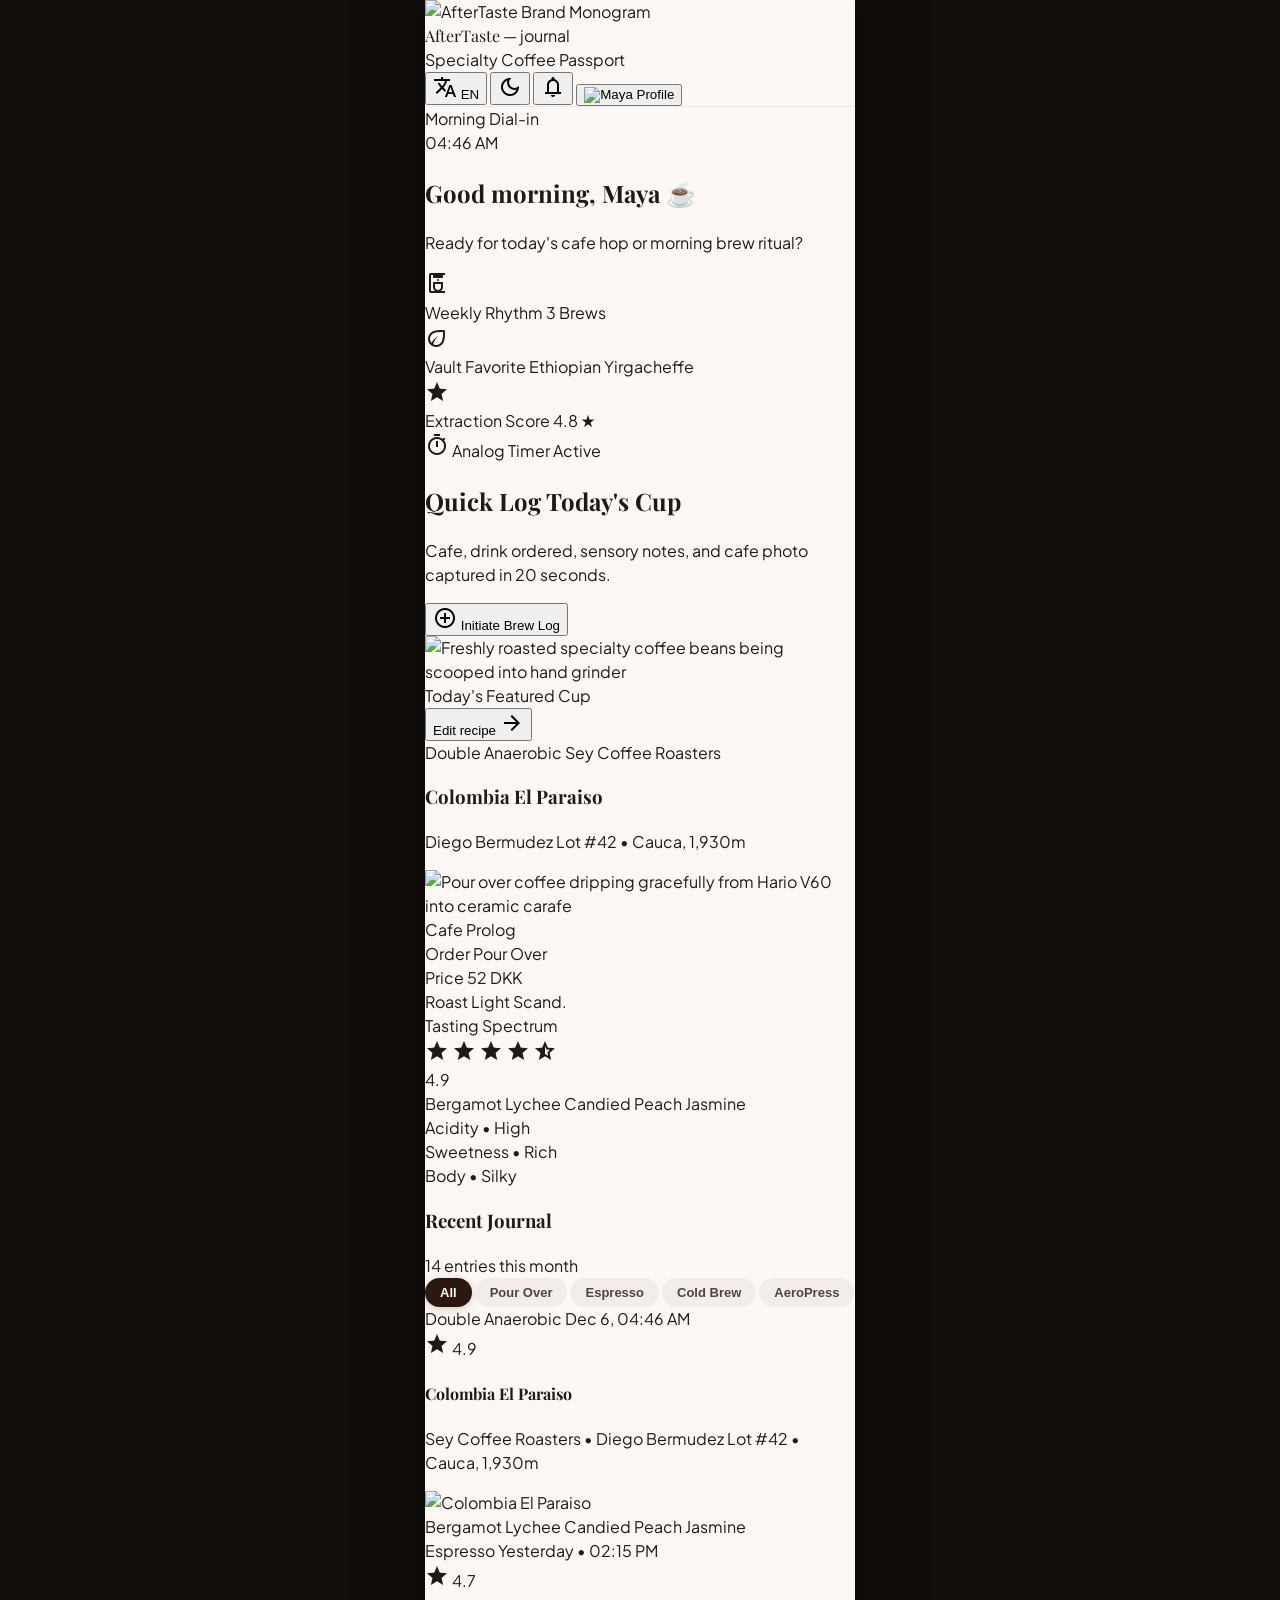
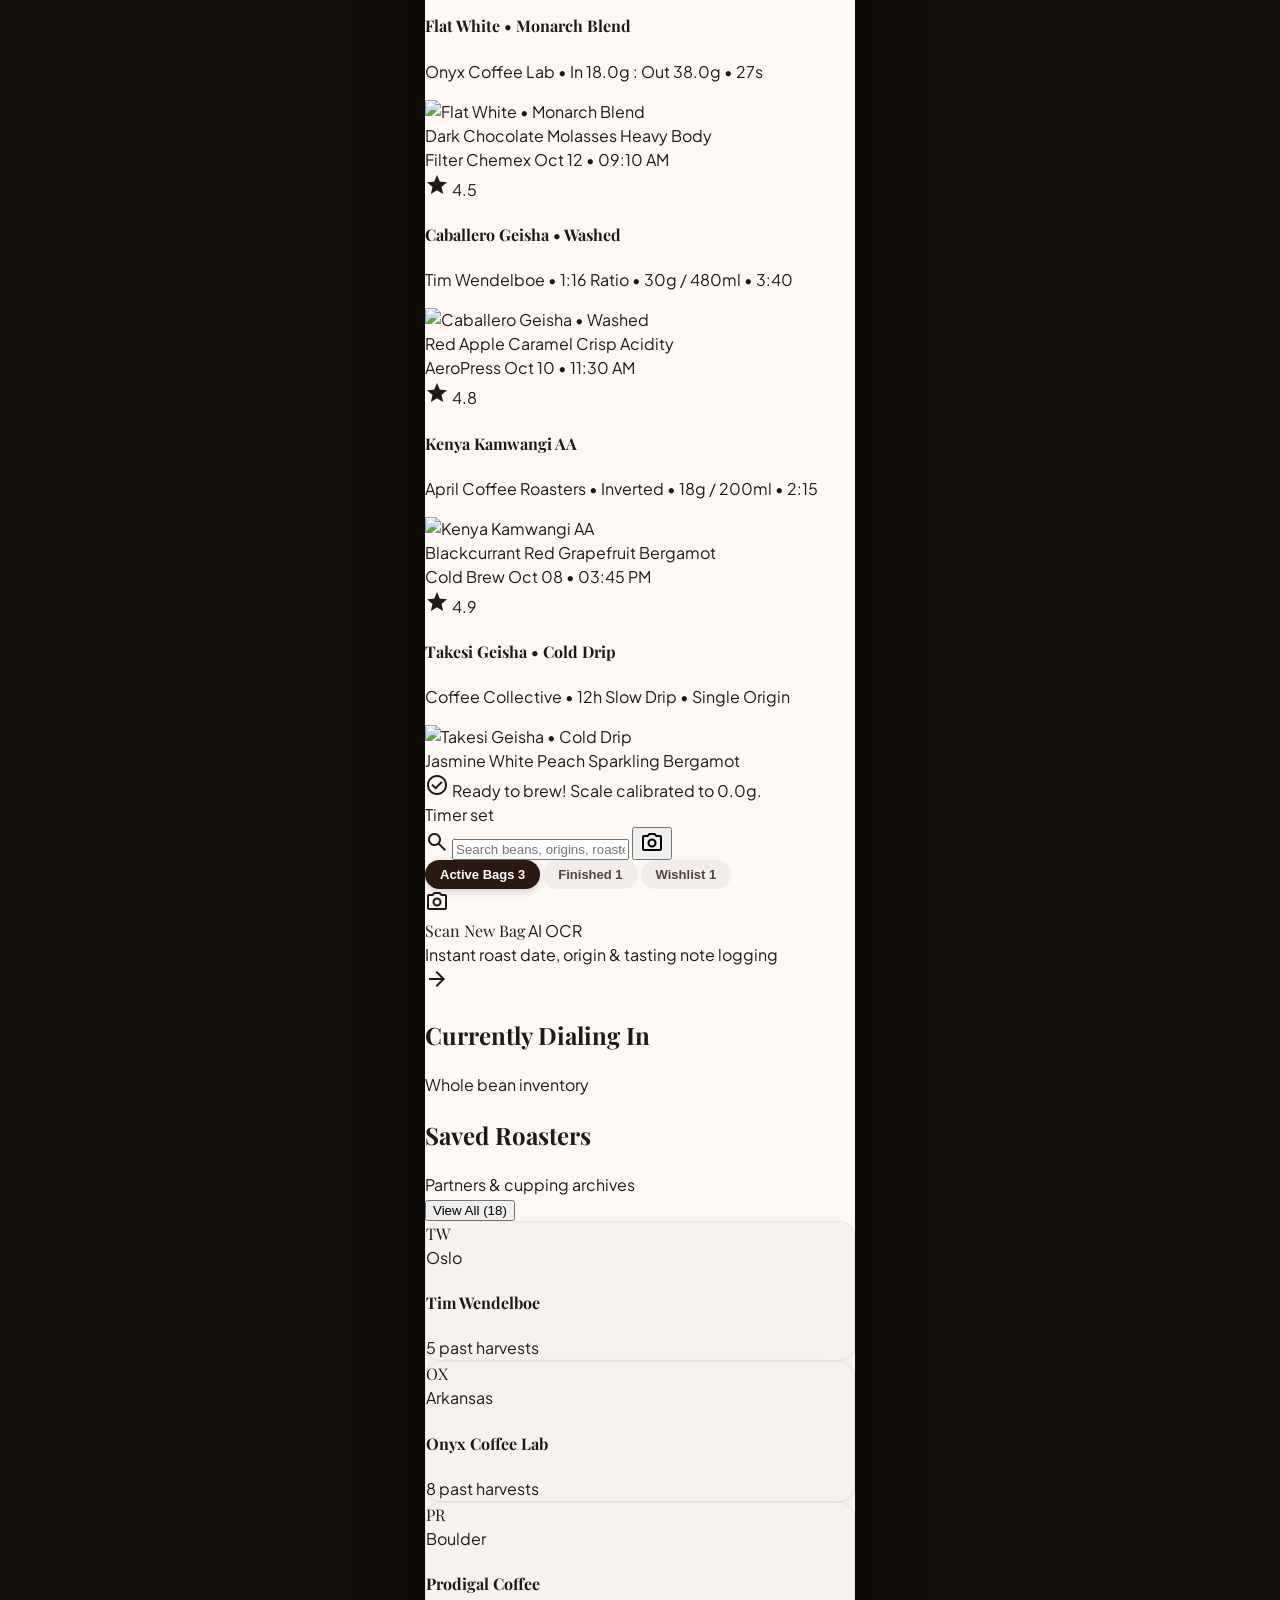
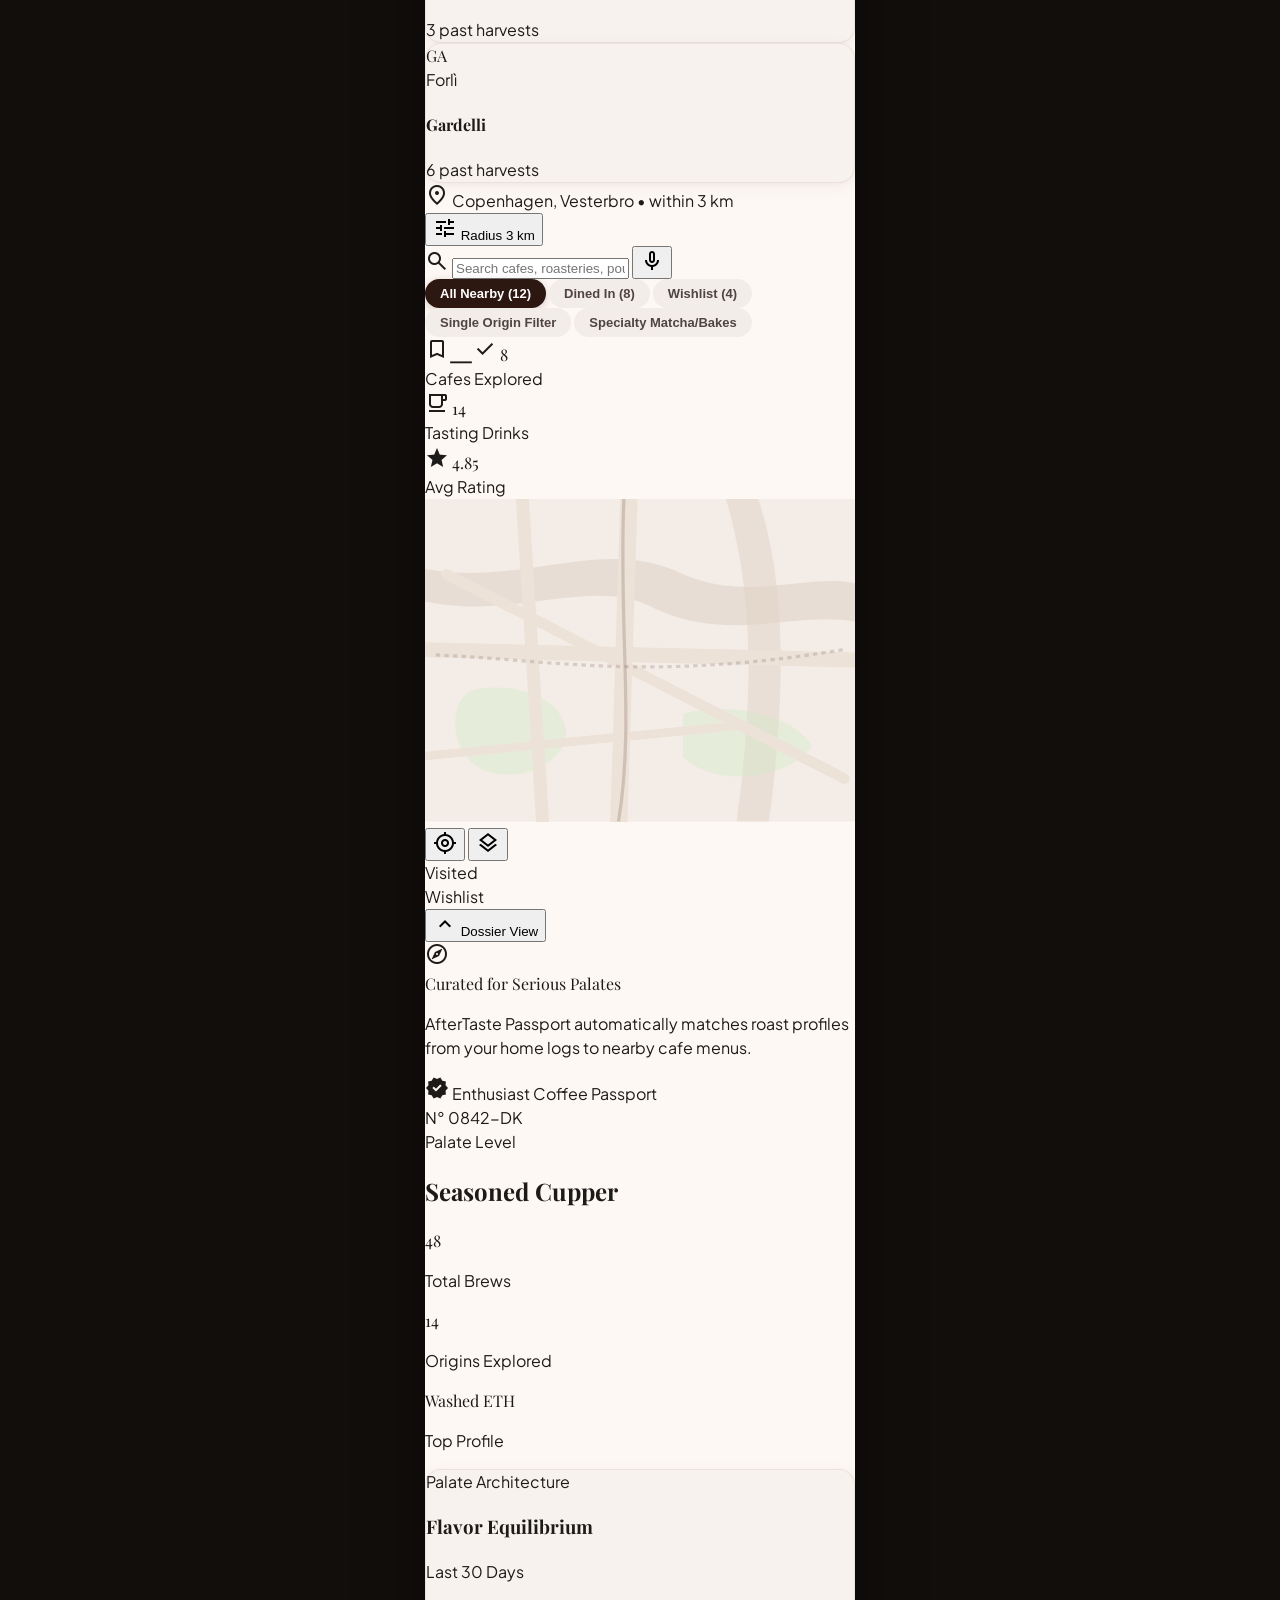
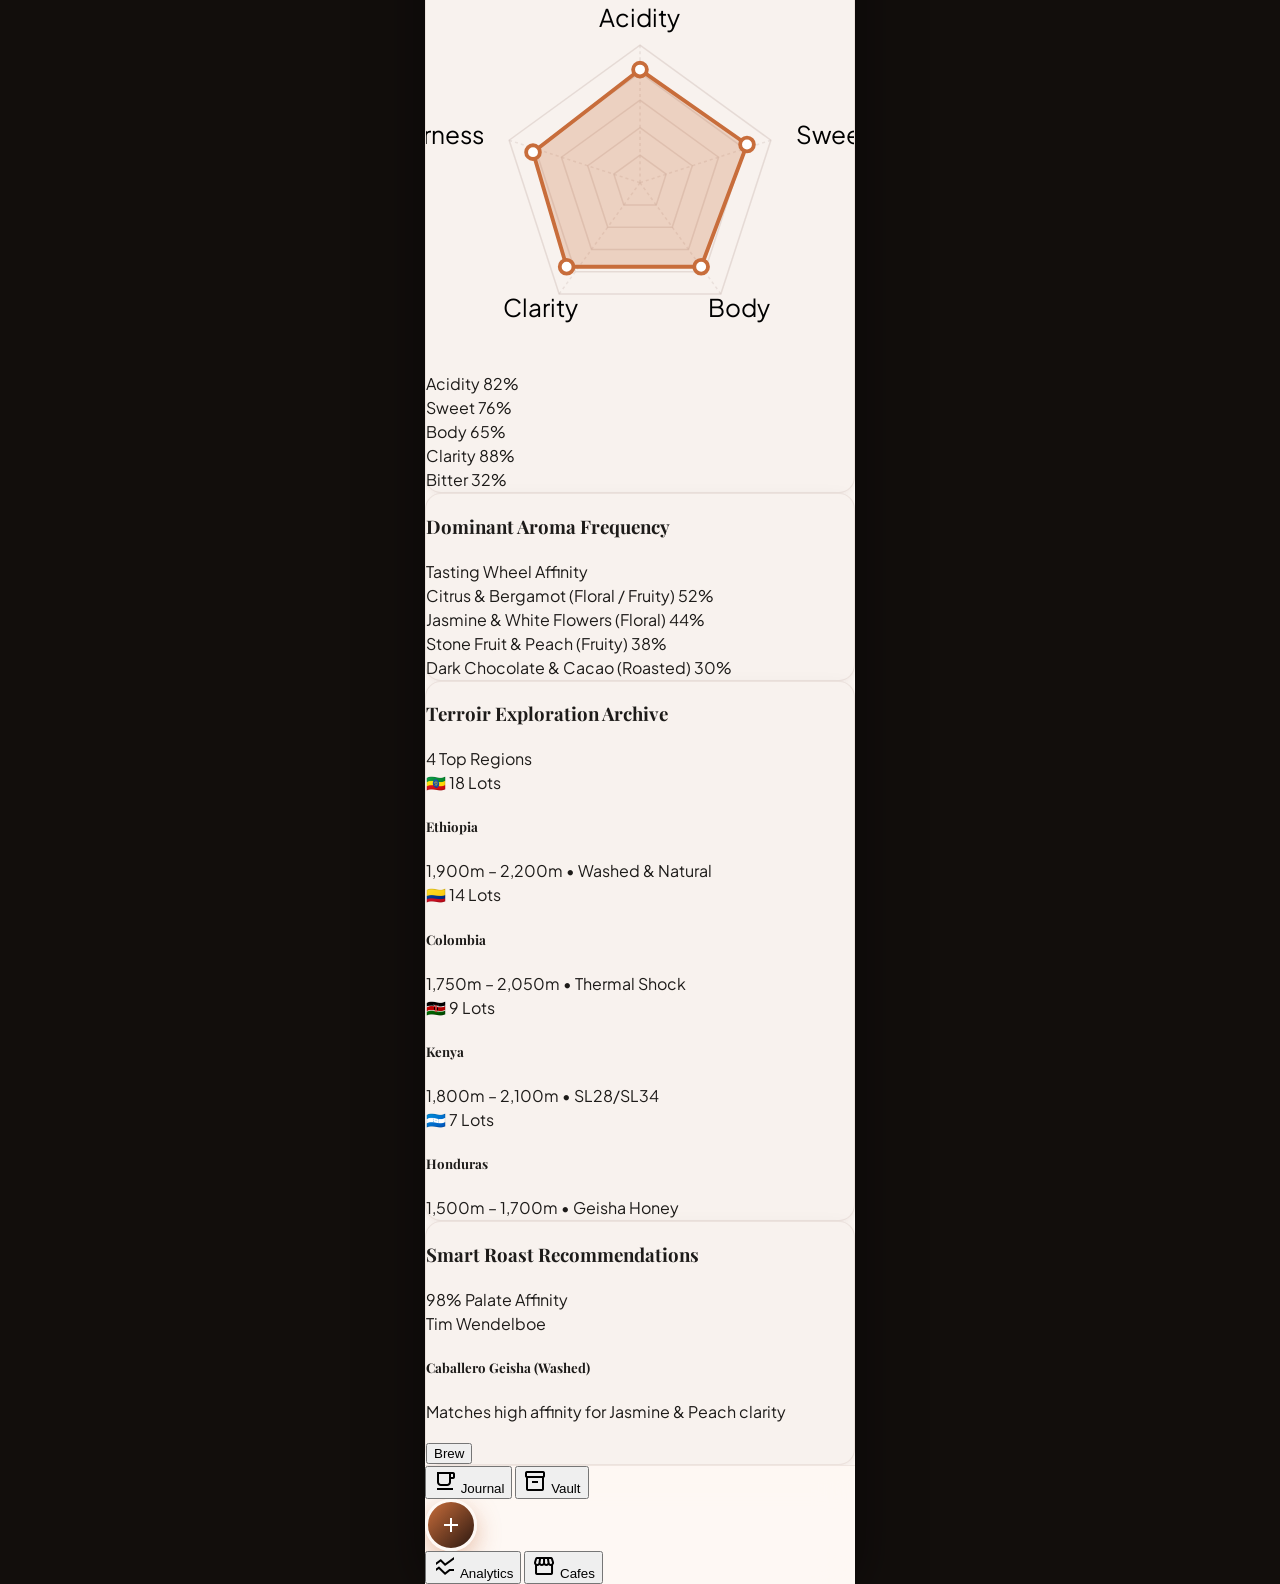
==== commit db50654a: "feat(journal): integrate Page 3 Daily Brew Journal with telemetry, sensory spectrum, and history fee" ====
--- a/web/index.html
+++ b/web/index.html
@@ -62,9 +62,7 @@
       <div class="h-16 px-4 flex items-center justify-between">
         <!-- Brand Monogram & App Title -->
         <div class="flex items-center gap-2.5">
-          <div class="w-8 h-8 rounded-full bg-primary-container flex items-center justify-center text-secondary-container shadow-sm border border-secondary/30">
-            <span class="material-symbols-outlined text-[18px]">local_cafe</span>
-          </div>
+          <img alt="AfterTaste Brand Monogram" class="h-8 w-auto object-contain" src="https://lh3.googleusercontent.com/aida-public/[base64]">
           <div class="flex flex-col">
             <div class="flex items-center gap-1.5">
               <span class="font-serif text-xl font-bold tracking-tight text-primary leading-none">AfterTaste</span>
@@ -77,7 +75,7 @@
         <!-- Controls: Language, Theme, Notifications, Avatar -->
         <div class="flex items-center gap-1">
           <!-- Language Switcher -->
-          <button id="langSelectBtn" class="flex items-center gap-0.5 px-2 py-1 rounded-full bg-surface-container hover:bg-surface-container-high transition-colors text-xs font-bold text-on-surface" title="Switch Language">
+          <button id="langSelectBtn" class="flex items-center gap-0.5 px-2.5 py-1 rounded-full bg-surface-container hover:bg-surface-container-high transition-colors text-xs font-bold text-on-surface" title="Switch Language">
             <span class="material-symbols-outlined text-[14px] text-secondary">translate</span>
             <span class="lang-code">EN</span>
           </button>
@@ -94,8 +92,8 @@
           </button>
 
           <!-- User Avatar Profile -->
-          <button onclick="openModal('modal-profile')" class="w-9 h-9 rounded-full overflow-hidden border-2 border-secondary/40 ml-1 hover:border-secondary transition-colors" title="Profile">
-            <img src="https://images.unsplash.com/photo-1534528741775-53994a69daeb?auto=format&fit=crop&w=200&q=80" alt="Maya Profile" class="w-full h-full object-cover">
+          <button onclick="openModal('modal-profile')" class="w-8 h-8 rounded-full overflow-hidden border-2 border-secondary/40 ml-1 hover:border-secondary transition-colors" title="Profile">
+            <img src="https://lh3.googleusercontent.com/aida-public/[base64]" alt="Maya Profile" class="w-full h-full object-cover">
           </button>
         </div>
       </div>
@@ -109,93 +107,95 @@
       <!-- ========================================== -->
       <section id="screen-journal" class="flex flex-col gap-4">
         
-        <!-- Morning Dial-In Greeting & Ritual Ribbon -->
-        <div class="flex flex-col pt-2">
+        <!-- Greeting & Ritual Pulse -->
+        <div class="flex flex-col pt-1">
           <div class="flex items-center justify-between mb-1">
-            <div class="flex items-center gap-2">
-              <span class="pulse-dot"></span>
-              <span class="text-xs uppercase tracking-wider font-semibold text-on-surface-variant">Morning Dial-in</span>
-            </div>
-            <span id="currentTimeBadge" class="text-xs font-bold text-secondary">08:42 AM</span>
+            <div class="flex items-center gap-1.5">
+              <span class="w-2 h-2 rounded-full bg-secondary animate-pulse"></span>
+              <span class="text-[11px] uppercase tracking-wider text-on-surface-variant font-semibold">Morning Dial-in</span>
+            </div>
+            <span id="currentTimeBadge" class="text-xs text-secondary font-semibold">08:42 AM</span>
           </div>
           <h1 id="greetingTitle" class="font-serif text-2xl font-bold text-primary tracking-tight">Good morning, Maya ☕</h1>
           <p id="greetingSubtitle" class="text-xs text-on-surface-variant mt-0.5">Ready for today's cafe hop or morning brew ritual?</p>
 
-          <!-- Weekly Rhythm & Telemetry Ribbon -->
-          <div class="flex items-center gap-2.5 overflow-x-auto py-2 -mx-4 px-4 no-scrollbar">
-            <!-- Metric 1 -->
-            <div class="flex items-center gap-2 bg-surface-container px-3 py-2 rounded-xl flex-shrink-0 border border-outline-variant/30">
+          <!-- Quick Stats Summary Ribbon (Horizontal scroll) -->
+          <div class="flex items-center gap-2 overflow-x-auto py-2 -mx-4 px-4 no-scrollbar">
+            <!-- Metric 1: Weekly Rhythm -->
+            <div class="flex items-center gap-2 bg-surface-container px-3 py-2 rounded-xl flex-shrink-0 shadow-sm border border-outline-variant/30">
               <div class="w-7 h-7 rounded-full bg-surface-container-highest flex items-center justify-center text-primary">
                 <span class="material-symbols-outlined text-[16px]">coffee_maker</span>
               </div>
               <div class="flex flex-col">
-                <span class="text-[10px] text-on-surface-variant uppercase font-medium">Weekly Rhythm</span>
-                <span id="weeklyRhythmCount" class="text-xs font-bold text-primary">4 Brews</span>
-              </div>
-            </div>
-            <!-- Metric 2 -->
-            <div class="flex items-center gap-2 bg-surface-container px-3 py-2 rounded-xl flex-shrink-0 border border-outline-variant/30">
-              <div class="w-7 h-7 rounded-full bg-secondary-container/30 flex items-center justify-center text-secondary">
+                <span class="text-[10px] text-on-surface-variant leading-none uppercase font-medium">Weekly Rhythm</span>
+                <span id="weeklyRhythmCount" class="text-xs text-primary leading-tight font-bold">3 Brews</span>
+              </div>
+            </div>
+            <!-- Metric 2: Vault Favorite -->
+            <div class="flex items-center gap-2 bg-surface-container px-3 py-2 rounded-xl flex-shrink-0 shadow-sm border border-outline-variant/30">
+              <div class="w-7 h-7 rounded-full bg-[#cbebc3] dark:bg-[#334d2f] flex items-center justify-center text-[#334d2f] dark:text-[#cbebc3]">
                 <span class="material-symbols-outlined text-[16px]">eco</span>
               </div>
               <div class="flex flex-col">
-                <span class="text-[10px] text-on-surface-variant uppercase font-medium">Vault Favorite</span>
-                <span class="text-xs font-bold text-primary">Colombia El Paraiso</span>
-              </div>
-            </div>
-            <!-- Metric 3 -->
-            <div class="flex items-center gap-2 bg-surface-container px-3 py-2 rounded-xl flex-shrink-0 border border-outline-variant/30">
-              <div class="w-7 h-7 rounded-full bg-amber-100 dark:bg-amber-950 flex items-center justify-center text-amber-500">
+                <span class="text-[10px] text-on-surface-variant leading-none uppercase font-medium">Vault Favorite</span>
+                <span class="text-xs text-primary leading-tight font-bold">Ethiopian Yirgacheffe</span>
+              </div>
+            </div>
+            <!-- Metric 3: Extraction Score -->
+            <div class="flex items-center gap-2 bg-surface-container px-3 py-2 rounded-xl flex-shrink-0 shadow-sm border border-outline-variant/30">
+              <div class="w-7 h-7 rounded-full bg-[#ffdbc9] dark:bg-[#753400] flex items-center justify-center text-[#753400] dark:text-[#ffdbc9]">
                 <span class="material-symbols-outlined text-[16px] fill-1">star</span>
               </div>
               <div class="flex flex-col">
-                <span class="text-[10px] text-on-surface-variant uppercase font-medium">Avg Extraction</span>
-                <span class="text-xs font-bold text-primary">4.85 ★</span>
-              </div>
-            </div>
-          </div>
-        </div>
-
-        <!-- Quick Log Hero Banner -->
-        <div class="relative overflow-hidden rounded-2xl bg-primary-container text-white p-4 shadow-xl border border-secondary/20">
-          <div class="absolute -right-8 -bottom-8 w-40 h-40 rounded-full bg-secondary opacity-25 blur-2xl pointer-events-none"></div>
-          <div class="relative z-10 flex items-center justify-between gap-3">
-            <div class="flex-1">
+                <span class="text-[10px] text-on-surface-variant leading-none uppercase font-medium">Extraction Score</span>
+                <span class="text-xs text-primary leading-tight font-bold">4.8 ★</span>
+              </div>
+            </div>
+          </div>
+        </div>
+
+        <!-- Quick Log Interactive Prompt Banner -->
+        <div class="relative overflow-hidden rounded-xl bg-primary-container text-surface-bright p-4 shadow-xl border border-secondary/20">
+          <div class="absolute -right-8 -bottom-8 w-44 h-44 rounded-full bg-secondary opacity-20 blur-2xl pointer-events-none"></div>
+          <div class="relative z-10 flex items-start justify-between gap-2">
+            <div class="flex-1 pr-2">
               <div class="inline-flex items-center gap-1.5 px-2 py-0.5 rounded-full bg-white/10 backdrop-blur-md mb-2">
-                <span class="material-symbols-outlined text-[13px] text-secondary">timer</span>
-                <span class="text-[11px] font-semibold text-secondary-container">Analog Timer Active</span>
+                <span class="material-symbols-outlined text-[13px] text-secondary-container">timer</span>
+                <span class="text-[11px] text-white font-medium">Analog Timer Active</span>
               </div>
               <h2 class="font-serif text-lg font-bold text-white tracking-tight">Quick Log Today's Cup</h2>
-              <p class="text-xs text-white/70 mt-1 max-w-[210px]">Record roastery, beans, sensory notes, and cup photo in seconds.</p>
-              <button onclick="openModal('modal-log-brew')" class="mt-3 inline-flex items-center gap-1.5 px-4 py-2 rounded-xl bg-secondary text-white text-xs font-bold shadow-md hover:bg-caramel active:scale-95 transition-all">
-                <span class="material-symbols-outlined text-[16px]">add_circle</span>
+              <p class="text-xs text-white/70 mt-1 max-w-[220px]">Cafe, drink ordered, sensory notes, and cafe photo captured in 20 seconds.</p>
+              <button id="quickLogBtn" onclick="triggerQuickLogWithToast()" class="mt-3 inline-flex items-center gap-2 px-4 py-2 rounded-xl bg-secondary text-white text-xs font-bold shadow-md hover:bg-caramel active:scale-95 transition-all">
+                <span class="material-symbols-outlined text-[18px]">add_circle</span>
                 <span>Initiate Brew Log</span>
               </button>
             </div>
             <div class="w-20 h-20 rounded-xl overflow-hidden flex-shrink-0 shadow-inner bg-surface-container-highest">
-              <img src="https://images.unsplash.com/photo-1514432324607-a09d9b4aefdd?auto=format&fit=crop&w=400&q=80" alt="Specialty Coffee Dripper" class="w-full h-full object-cover">
-            </div>
-          </div>
-        </div>
-
-        <!-- Featured Brew Card: Today's House Extraction -->
+              <img class="w-full h-full object-cover" src="https://lh3.googleusercontent.com/aida-public/[base64]" alt="Freshly roasted specialty coffee beans being scooped into hand grinder">
+            </div>
+          </div>
+        </div>
+
+        <!-- Featured Brew: Today's Extraction -->
         <div class="flex flex-col gap-2">
           <div class="flex items-center justify-between">
             <div class="flex items-center gap-1.5">
-              <span class="text-xs uppercase tracking-wider font-bold text-on-surface-variant">Today's Featured Cup</span>
+              <span class="text-[11px] uppercase tracking-wider text-on-surface-variant font-bold">Today's Featured Cup</span>
               <span class="w-1.5 h-1.5 rounded-full bg-secondary"></span>
             </div>
-            <button onclick="openModal('modal-log-brew')" class="text-xs font-semibold text-secondary hover:underline flex items-center gap-0.5">
-              <span>Log Similar</span>
+            <button onclick="openModal('modal-log-brew')" class="text-xs text-secondary hover:underline flex items-center gap-0.5 font-medium">
+              <span>Edit recipe</span>
               <span class="material-symbols-outlined text-[14px]">arrow_forward</span>
             </button>
           </div>
 
-          <div class="card-nordic p-4 flex flex-col gap-3">
-            <div class="flex items-start justify-between gap-3">
-              <div class="flex-1 min-w-0">
-                <div class="flex items-center gap-1.5 mb-1">
-                  <span class="px-2 py-0.5 rounded-full bg-emerald-100 text-emerald-800 dark:bg-emerald-950 dark:text-emerald-300 text-[11px] font-bold">
+          <!-- Extraction Master Card -->
+          <div class="bg-surface-container rounded-xl p-4 shadow-md flex flex-col gap-3.5 border border-outline-variant/30">
+            <!-- Origin & Roaster Header -->
+            <div class="flex items-start justify-between gap-2">
+              <div class="min-w-0 flex-1">
+                <div class="flex items-center gap-2 mb-1 flex-wrap">
+                  <span class="px-2 py-0.5 rounded-full bg-[#cbebc3] dark:bg-[#334d2f] text-[#334d2f] dark:text-[#cbebc3] text-[11px] font-semibold tracking-wide">
                     Double Anaerobic
                   </span>
                   <span class="text-xs text-on-surface-variant">Sey Coffee Roasters</span>
@@ -204,64 +204,108 @@
                 <p class="text-xs text-on-surface-variant">Diego Bermudez Lot #42 • Cauca, 1,930m</p>
               </div>
               <div class="w-16 h-16 rounded-xl overflow-hidden flex-shrink-0 shadow-sm bg-surface-container-high">
-                <img src="https://images.unsplash.com/photo-1587734195503-904fca47e0e9?auto=format&fit=crop&w=400&q=80" alt="Colombia El Paraiso" class="w-full h-full object-cover">
-              </div>
-            </div>
-
-            <!-- Telemetry 4-Column Grid -->
-            <div class="grid grid-cols-4 gap-2 bg-surface-container-low p-2.5 rounded-xl border border-outline-variant/30 text-center">
-              <div>
-                <span class="text-[10px] text-on-surface-variant uppercase">Cafe</span>
-                <p class="text-xs font-bold text-primary truncate">Prolog</p>
-              </div>
-              <div>
-                <span class="text-[10px] text-on-surface-variant uppercase">Order</span>
-                <p class="text-xs font-bold text-primary truncate">Pour Over</p>
-              </div>
-              <div>
-                <span class="text-[10px] text-on-surface-variant uppercase">Price</span>
-                <p class="text-xs font-bold text-primary">52 DKK</p>
-              </div>
-              <div>
-                <span class="text-[10px] text-on-surface-variant uppercase">Roast</span>
-                <p class="text-xs font-bold text-primary truncate">Light Scand.</p>
-              </div>
-            </div>
-
-            <!-- Sensory Tags & Score -->
-            <div class="flex items-center justify-between pt-1">
-              <div class="flex flex-wrap gap-1">
-                <span class="px-2 py-0.5 rounded-full bg-surface-container text-[11px] text-on-surface-variant">Strawberry Jam</span>
-                <span class="px-2 py-0.5 rounded-full bg-surface-container text-[11px] text-on-surface-variant">Rose Floral</span>
-                <span class="px-2 py-0.5 rounded-full bg-surface-container text-[11px] text-on-surface-variant">Lychee</span>
-              </div>
-              <div class="flex items-center gap-1 text-amber-500 font-bold text-sm">
-                <span class="material-symbols-outlined text-[18px] fill-1">star</span>
-                <span class="text-primary">4.9</span>
-              </div>
-            </div>
-          </div>
-        </div>
-
-        <!-- Filterable Journal Timeline Stream -->
-        <div class="flex flex-col gap-2 mt-2">
+                <img class="w-full h-full object-cover" src="https://lh3.googleusercontent.com/aida-public/[base64]" alt="Pour over coffee dripping gracefully from Hario V60 into ceramic carafe">
+              </div>
+            </div>
+
+            <!-- Telemetry Grid -->
+            <div class="grid grid-cols-4 gap-2 bg-surface-container-low p-2.5 rounded-lg border border-outline-variant/20 text-center">
+              <div class="flex flex-col items-center justify-center">
+                <span class="text-[10px] text-on-surface-variant uppercase font-medium">Cafe</span>
+                <span class="text-xs text-primary font-bold truncate max-w-full">Prolog</span>
+              </div>
+              <div class="flex flex-col items-center justify-center">
+                <span class="text-[10px] text-on-surface-variant uppercase font-medium">Order</span>
+                <span class="text-xs text-primary font-bold truncate max-w-full">Pour Over</span>
+              </div>
+              <div class="flex flex-col items-center justify-center">
+                <span class="text-[10px] text-on-surface-variant uppercase font-medium">Price</span>
+                <span class="text-xs text-primary font-bold">52 DKK</span>
+              </div>
+              <div class="flex flex-col items-center justify-center">
+                <span class="text-[10px] text-on-surface-variant uppercase font-medium">Roast</span>
+                <span class="text-xs text-primary font-bold truncate max-w-full">Light Scand.</span>
+              </div>
+            </div>
+
+            <!-- Rating & Cupping Notes -->
+            <div class="flex flex-col gap-1.5">
+              <div class="flex items-center justify-between">
+                <span class="text-[11px] uppercase tracking-wider text-on-surface-variant font-semibold">Tasting Spectrum</span>
+                <div class="flex items-center gap-1">
+                  <div class="flex text-secondary" style="font-variation-settings: 'FILL' 1;">
+                    <span class="material-symbols-outlined text-[16px]">star</span>
+                    <span class="material-symbols-outlined text-[16px]">star</span>
+                    <span class="material-symbols-outlined text-[16px]">star</span>
+                    <span class="material-symbols-outlined text-[16px]">star</span>
+                    <span class="material-symbols-outlined text-[16px]">star_half</span>
+                  </div>
+                  <span class="text-xs text-primary font-bold ml-1">4.9</span>
+                </div>
+              </div>
+              <!-- Flavor Chips -->
+              <div class="flex flex-wrap gap-1.5 pt-0.5">
+                <span class="px-2.5 py-1 rounded-full bg-surface text-xs text-on-surface shadow-sm font-medium">Bergamot</span>
+                <span class="px-2.5 py-1 rounded-full bg-surface text-xs text-on-surface shadow-sm font-medium">Lychee</span>
+                <span class="px-2.5 py-1 rounded-full bg-surface text-xs text-on-surface shadow-sm font-medium">Candied Peach</span>
+                <span class="px-2.5 py-1 rounded-full bg-surface text-xs text-on-surface shadow-sm font-medium">Jasmine</span>
+              </div>
+            </div>
+
+            <!-- Sensory Sliders: Acidity, Sweetness, Body -->
+            <div class="space-y-2 pt-1 bg-surface-container-low/70 p-3 rounded-lg border border-outline-variant/20">
+              <div class="flex items-center justify-between text-on-surface text-xs">
+                <span class="text-[11px] text-on-surface-variant font-medium">Acidity • High</span>
+                <div class="w-36 h-2 rounded-full bg-surface-container-highest overflow-hidden">
+                  <div class="h-full bg-secondary-container rounded-full" style="width: 86%;"></div>
+                </div>
+              </div>
+              <div class="flex items-center justify-between text-on-surface text-xs">
+                <span class="text-[11px] text-on-surface-variant font-medium">Sweetness • Rich</span>
+                <div class="w-36 h-2 rounded-full bg-secondary rounded-full overflow-hidden">
+                  <div class="h-full bg-secondary rounded-full" style="width: 80%;"></div>
+                </div>
+              </div>
+              <div class="flex items-center justify-between text-on-surface text-xs">
+                <span class="text-[11px] text-on-surface-variant font-medium">Body • Silky</span>
+                <div class="w-36 h-2 rounded-full bg-surface-container-highest overflow-hidden">
+                  <div class="h-full bg-primary-container rounded-full" style="width: 65%;"></div>
+                </div>
+              </div>
+            </div>
+          </div>
+        </div>
+
+        <!-- Filter Pills Ribbon & Timeline -->
+        <div class="flex flex-col gap-2 mt-1">
           <div class="flex items-center justify-between">
-            <h3 class="font-serif text-lg font-bold text-primary">Journal History</h3>
-            <span class="text-xs text-on-surface-variant">Filtered by preparation</span>
-          </div>
-
-          <!-- Method Filter Chips -->
-          <div class="flex items-center gap-1.5 overflow-x-auto no-scrollbar py-1">
-            <button class="pill-filter journal-filter-btn active" data-filter="All">All</button>
-            <button class="pill-filter journal-filter-btn" data-filter="Pour Over">Pour Over</button>
-            <button class="pill-filter journal-filter-btn" data-filter="Batch Brew">Batch Brew</button>
-            <button class="pill-filter journal-filter-btn" data-filter="Espresso">Espresso</button>
-            <button class="pill-filter journal-filter-btn" data-filter="Cold Brew">Cold Brew</button>
-          </div>
-
-          <!-- Journal Feed Cards Stream -->
+            <h3 class="font-serif text-base font-bold text-primary tracking-tight">Recent Journal</h3>
+            <span class="text-xs text-on-surface-variant">14 entries this month</span>
+          </div>
+
+          <!-- Category Filters -->
+          <div class="flex items-center gap-2 overflow-x-auto py-1 -mx-4 px-4 no-scrollbar" id="filterContainer">
+            <button class="journal-filter-btn pill-filter active whitespace-nowrap px-3.5 py-1.5 rounded-full text-xs font-semibold" data-filter="All">All</button>
+            <button class="journal-filter-btn pill-filter whitespace-nowrap px-3.5 py-1.5 rounded-full text-xs font-semibold" data-filter="Pour Over">Pour Over</button>
+            <button class="journal-filter-btn pill-filter whitespace-nowrap px-3.5 py-1.5 rounded-full text-xs font-semibold" data-filter="Espresso">Espresso</button>
+            <button class="journal-filter-btn pill-filter whitespace-nowrap px-3.5 py-1.5 rounded-full text-xs font-semibold" data-filter="Cold Brew">Cold Brew</button>
+            <button class="journal-filter-btn pill-filter whitespace-nowrap px-3.5 py-1.5 rounded-full text-xs font-semibold" data-filter="AeroPress">AeroPress</button>
+          </div>
+
+          <!-- History Stream -->
           <div id="journalFeedContainer" class="flex flex-col gap-3 mt-1">
             <!-- Dynamically populated by renderJournalScreen() -->
+          </div>
+        </div>
+
+        <!-- Micro Interaction Toast Slot -->
+        <div id="toastNotification" class="fixed bottom-20 left-4 right-4 z-40 transform translate-y-16 opacity-0 transition-all duration-300 pointer-events-none">
+          <div class="bg-primary text-on-primary px-4 py-3 rounded-xl shadow-xl flex items-center justify-between">
+            <div class="flex items-center gap-2">
+              <span class="material-symbols-outlined text-secondary-container">check_circle</span>
+              <span class="text-xs font-semibold">Ready to brew! Scale calibrated to 0.0g.</span>
+            </div>
+            <span class="text-[11px] text-outline-variant font-medium">Timer set</span>
           </div>
         </div>
 
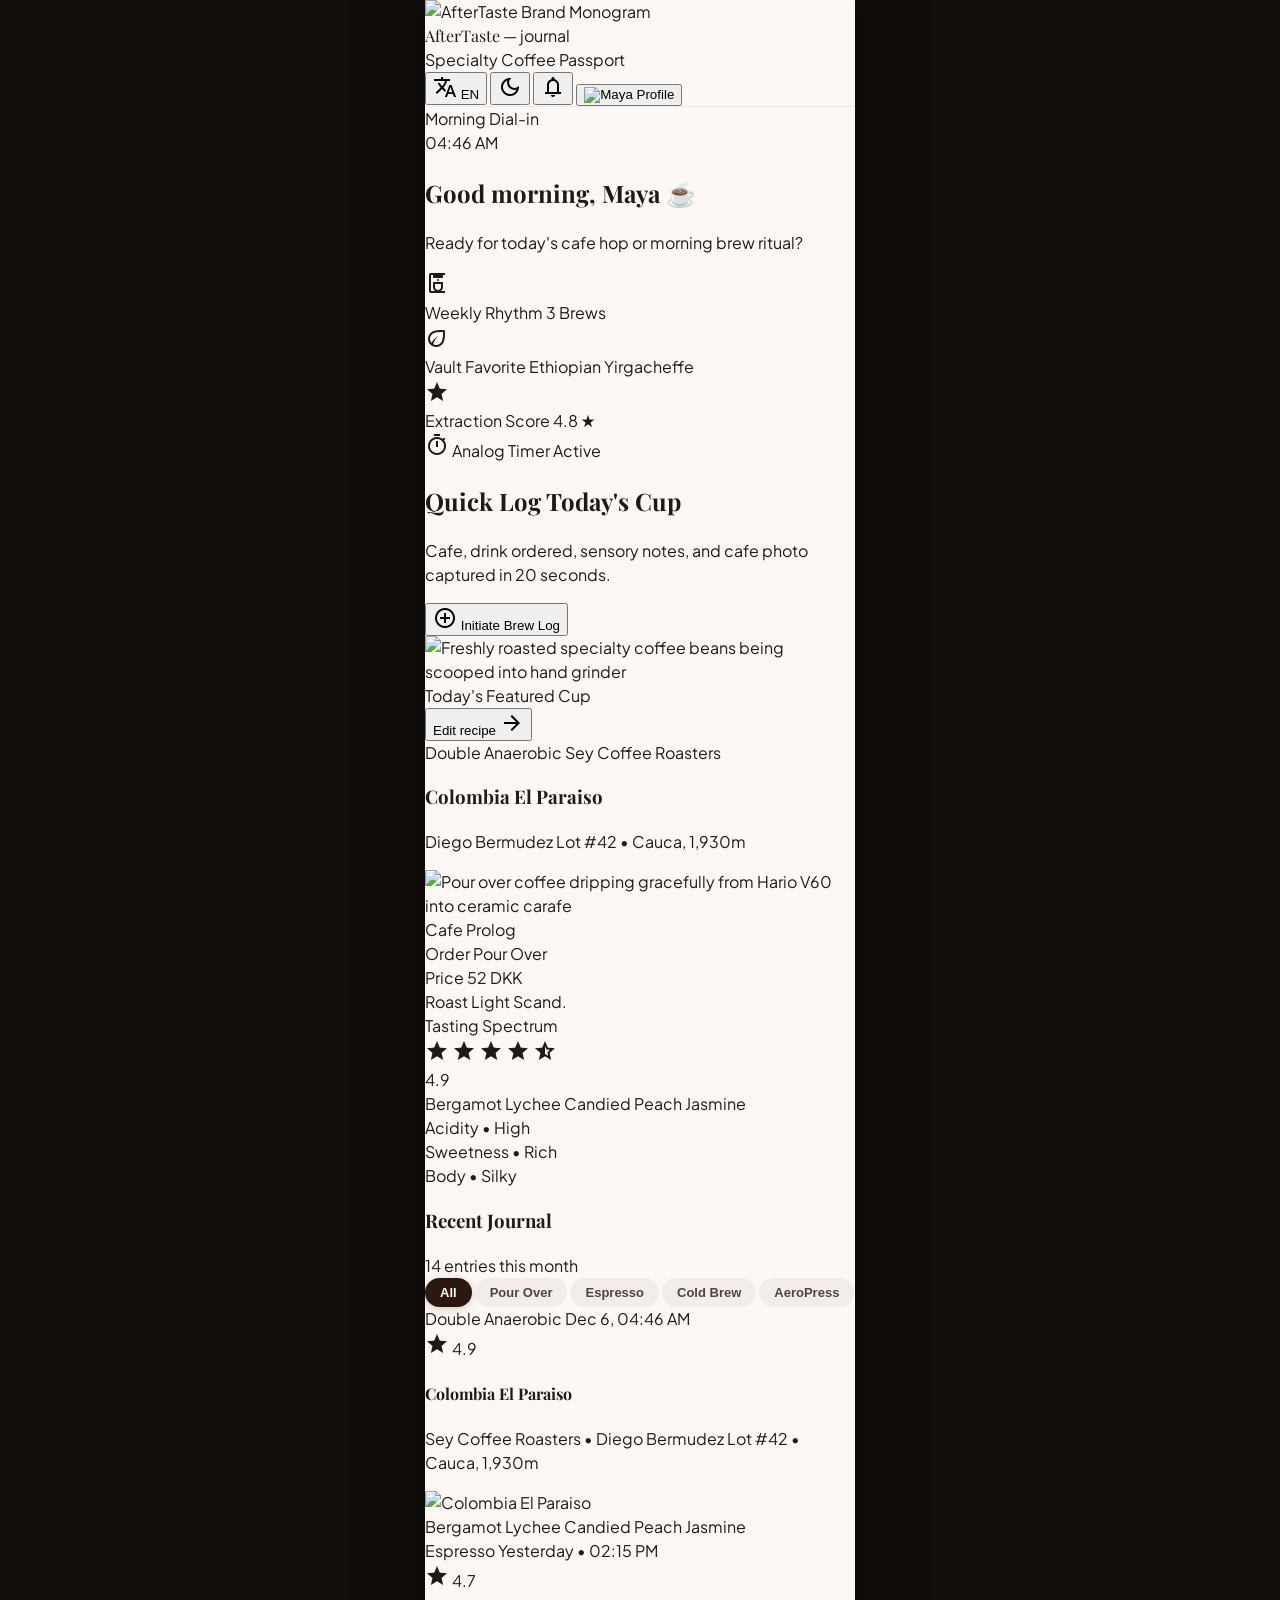
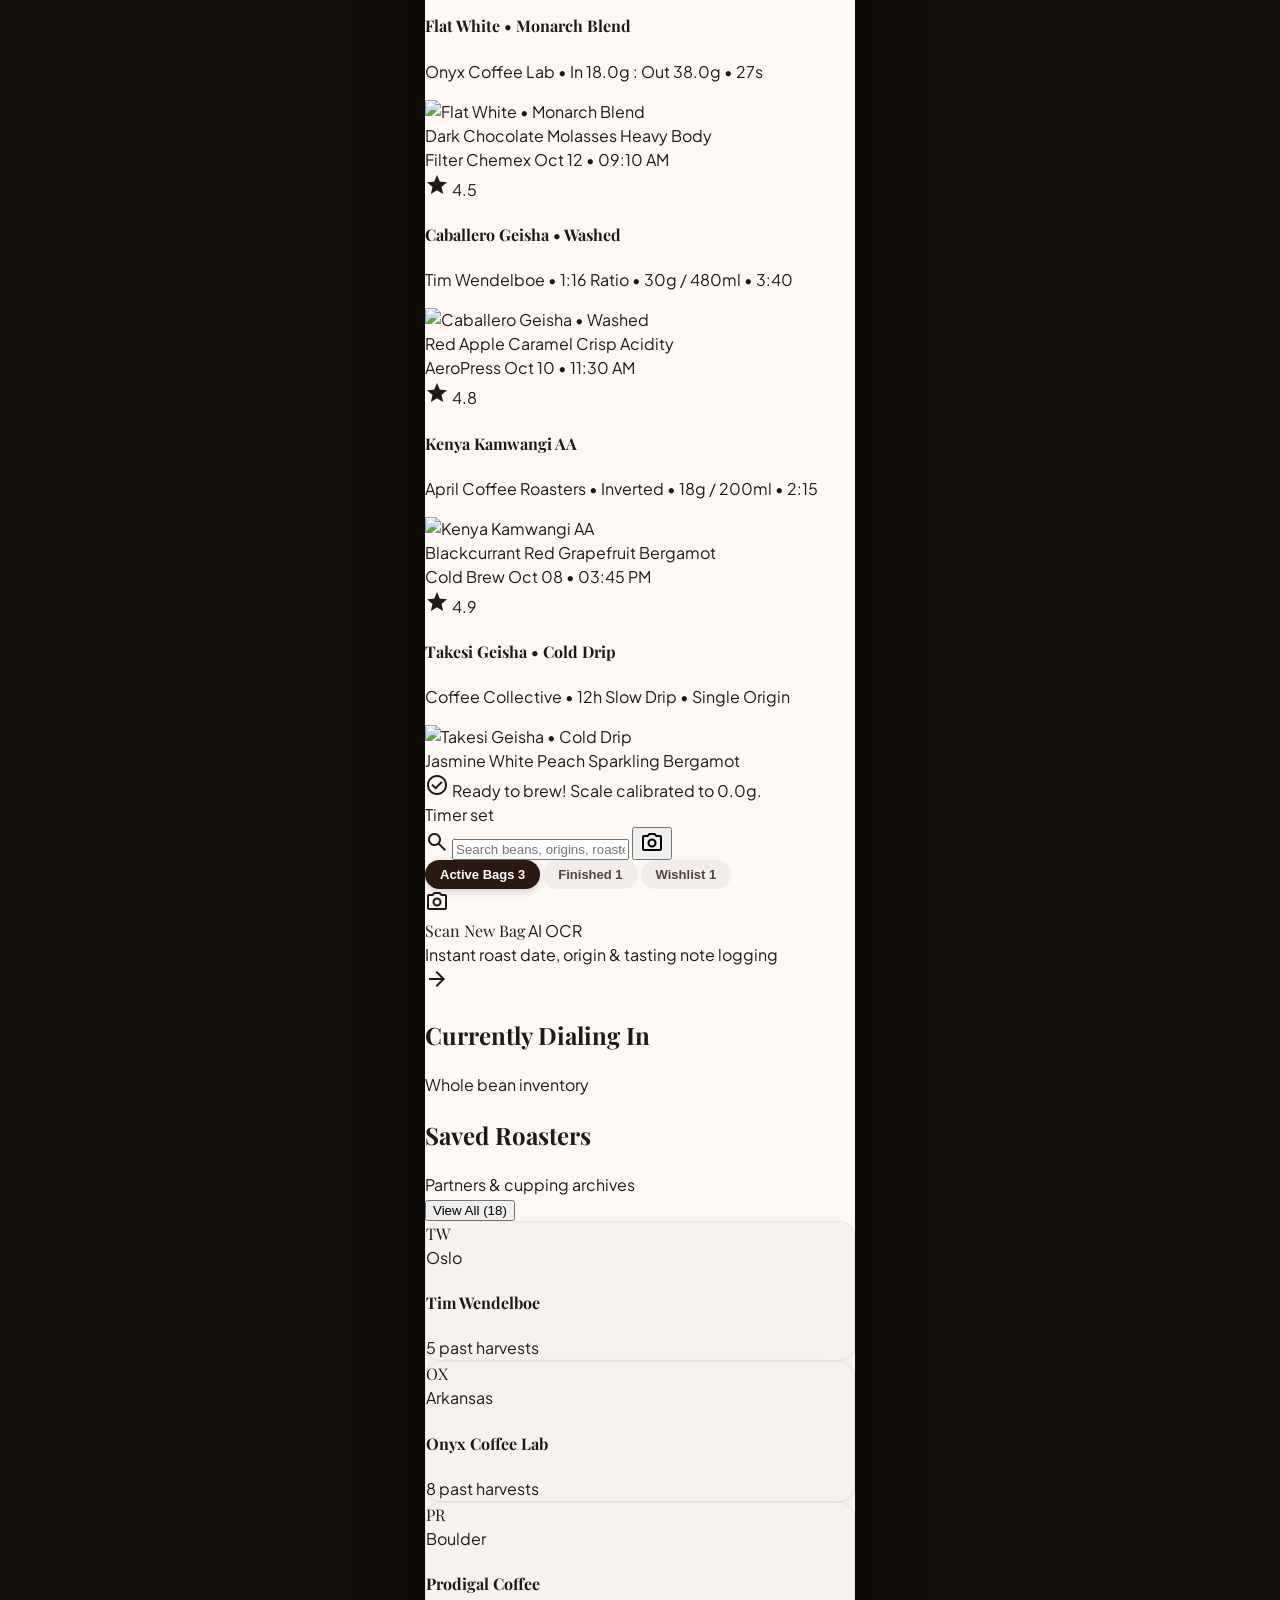
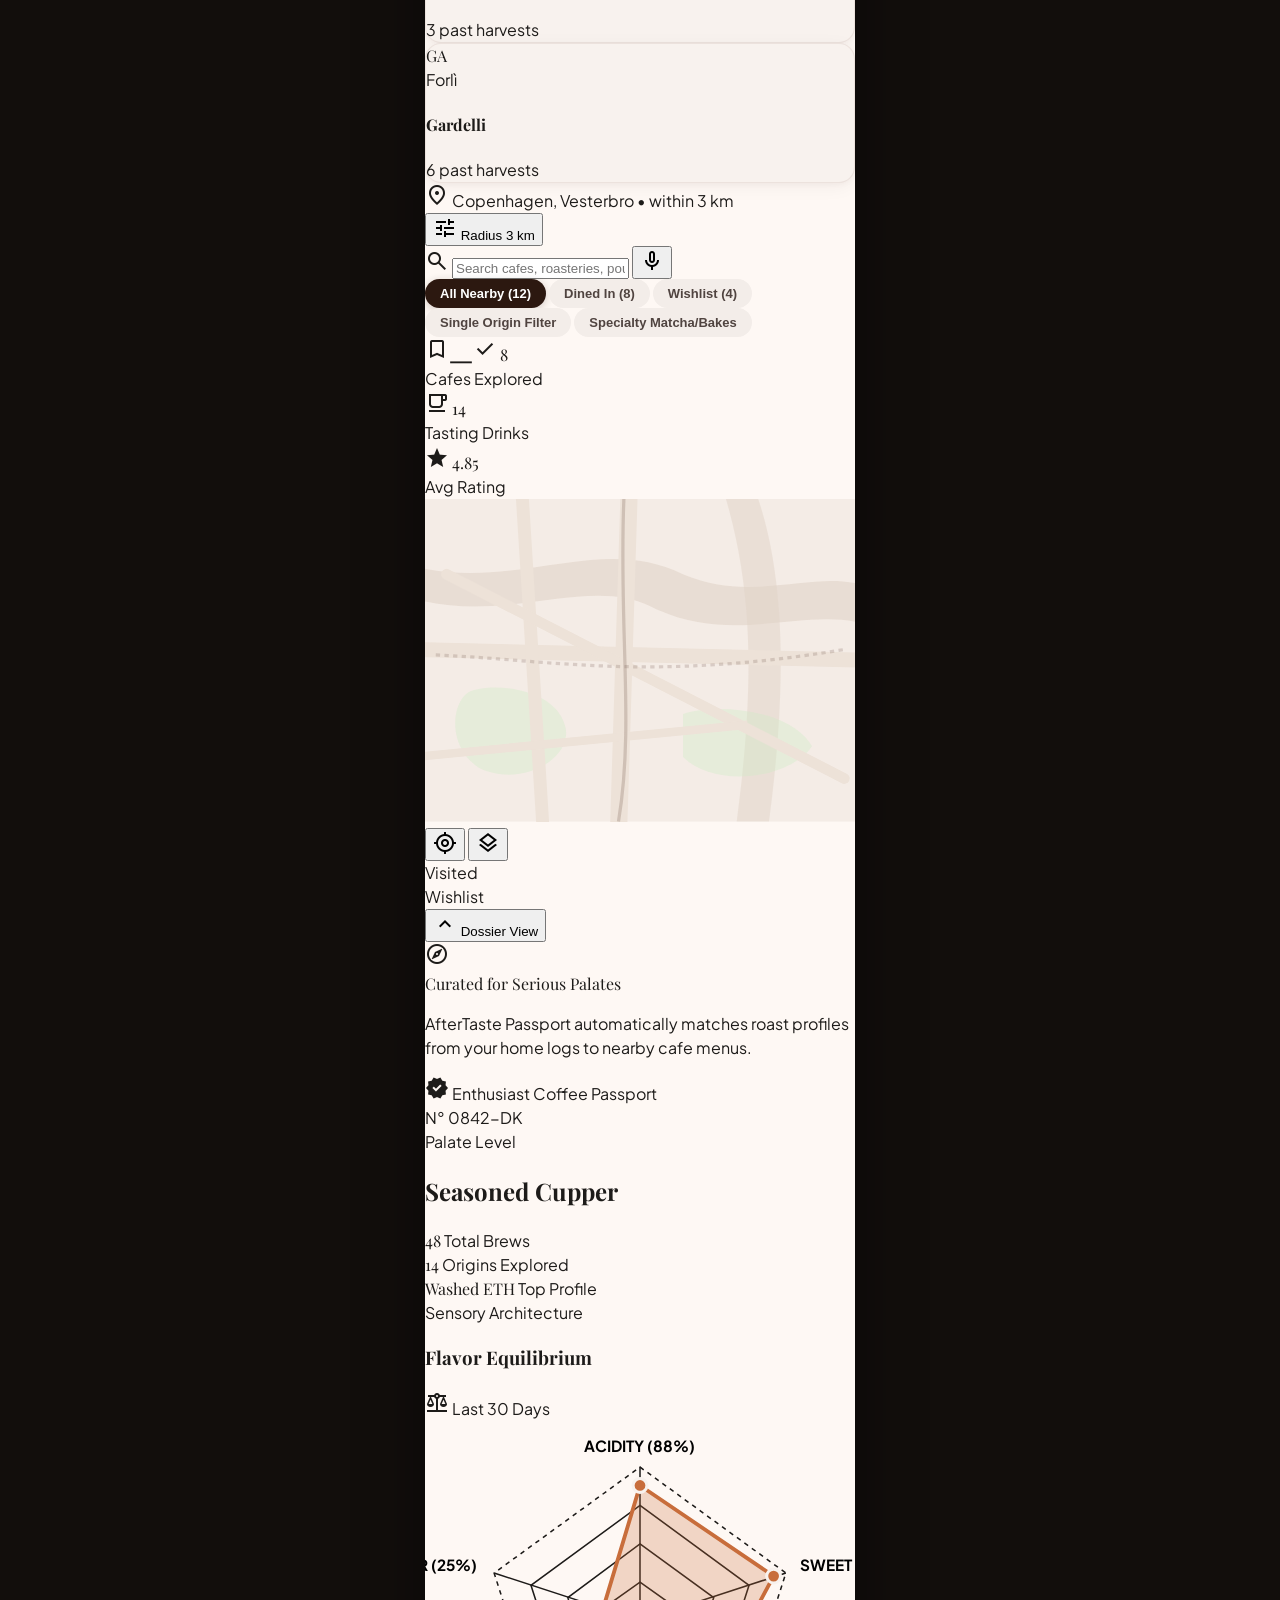
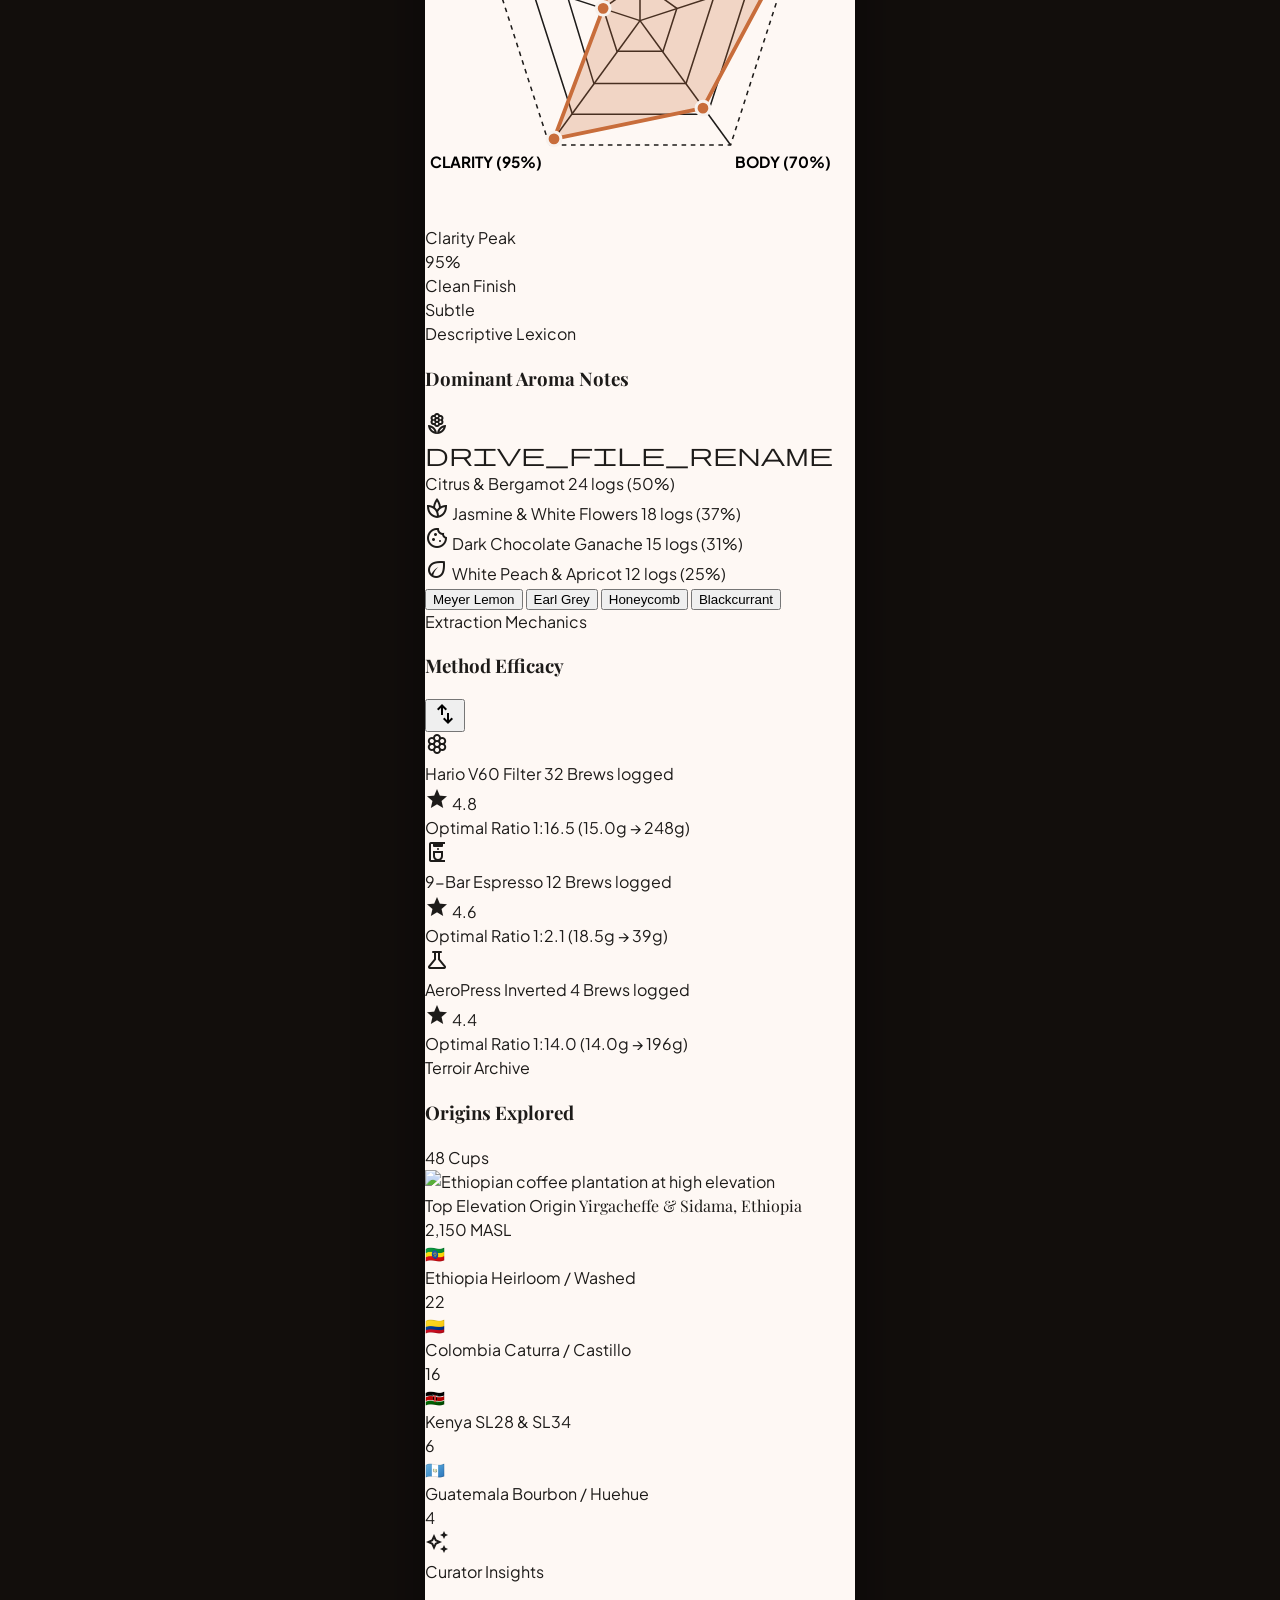
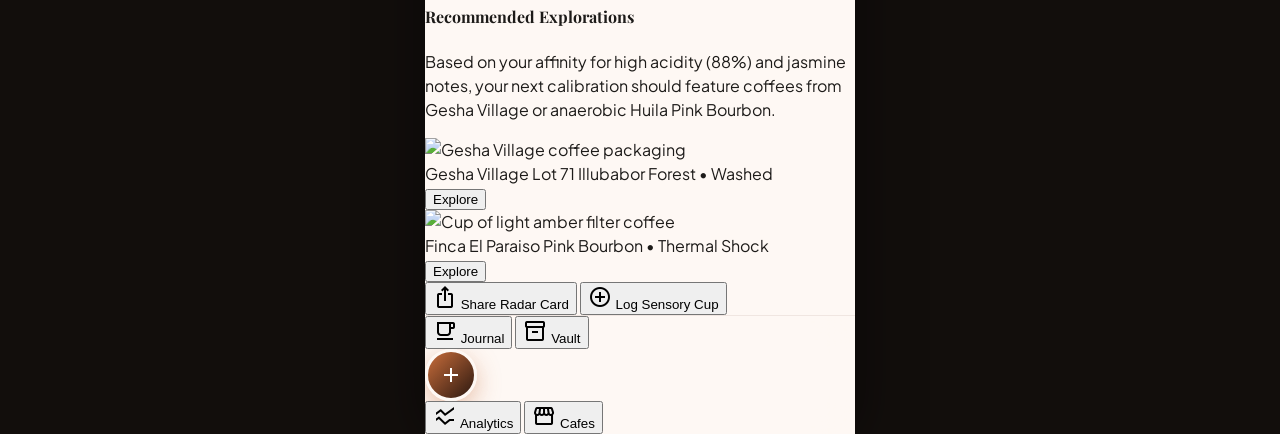
==== commit 00872632: "feat(analytics): integrate Page 5 Sensory & Brew Analytics with radar chart, terroir archive, and me" ====
--- a/web/index.html
+++ b/web/index.html
@@ -38,7 +38,13 @@
             'on-surface': 'var(--on-surface)',
             'on-surface-variant': 'var(--on-surface-variant)',
             outline: 'var(--outline)',
-            'outline-variant': 'var(--outline-variant)'
+            'outline-variant': 'var(--outline-variant)',
+            'primary-fixed-dim': '#e3bfb2',
+            'secondary-fixed': '#ffdbc9',
+            'on-secondary-fixed': '#321200',
+            'tertiary-fixed': '#cbebc3',
+            'tertiary-fixed-dim': '#b0cfa8',
+            'on-tertiary-container': '#708d6a'
           },
           fontFamily: {
             serif: ['Playfair Display', 'Georgia', 'serif'],
@@ -611,224 +617,405 @@
       <!-- ========================================== -->
       <section id="screen-analytics" class="hidden flex flex-col gap-4">
 
-        <!-- Enthusiast Coffee Passport Card -->
-        <div class="relative overflow-hidden rounded-2xl bg-primary-container text-white p-4 shadow-xl border border-secondary/20">
-          <div class="absolute -right-10 -top-10 w-40 h-40 rounded-full bg-secondary/20 blur-2xl pointer-events-none"></div>
+        <!-- 1. ENTHUSIAST COFFEE PASSPORT HERO CARD -->
+        <div class="relative overflow-hidden rounded-xl bg-primary-container text-white p-4 shadow-xl border border-secondary/20">
+          <div class="absolute -right-12 -top-12 w-44 h-44 rounded-full bg-secondary/15 blur-2xl pointer-events-none"></div>
+          <div class="absolute -left-8 -bottom-8 w-36 h-36 rounded-full bg-emerald-500/10 blur-xl pointer-events-none"></div>
           <div class="relative z-10 flex flex-col gap-3">
             <div class="flex items-center justify-between">
               <div class="flex items-center gap-1.5">
-                <span class="material-symbols-outlined text-[18px] text-secondary-container fill-1">verified</span>
-                <span class="text-[11px] uppercase tracking-wider font-bold text-secondary-container">Enthusiast Coffee Passport</span>
-              </div>
-              <span class="text-[10px] px-2 py-0.5 rounded-full bg-white/10 text-white font-mono">N° 0842-DK</span>
-            </div>
-
+                <span class="material-symbols-outlined text-[20px] text-secondary-container" style="font-variation-settings: 'FILL' 1;">verified</span>
+                <span class="text-[10px] font-bold uppercase tracking-wider text-primary-fixed-dim">Enthusiast Coffee Passport</span>
+              </div>
+              <span class="text-[10px] font-mono px-2.5 py-0.5 rounded-full bg-white/10 text-white border border-white/10">N° 0842-DK</span>
+            </div>
             <div class="flex flex-col">
-              <span class="text-[10px] uppercase tracking-wider text-white/60">Palate Level</span>
-              <h2 class="font-serif text-2xl font-bold text-white tracking-tight">Seasoned Cupper</h2>
-            </div>
-
-            <div class="grid grid-cols-3 gap-2 pt-1 border-t border-white/10 text-center">
-              <div class="bg-white/10 p-2 rounded-xl backdrop-blur-sm">
-                <span class="font-serif text-lg font-bold text-white leading-tight">48</span>
-                <p class="text-[10px] text-white/70 mt-0.5">Total Brews</p>
-              </div>
-              <div class="bg-white/10 p-2 rounded-xl backdrop-blur-sm">
-                <span class="font-serif text-lg font-bold text-white leading-tight">14</span>
-                <p class="text-[10px] text-white/70 mt-0.5">Origins Explored</p>
-              </div>
-              <div class="bg-white/10 p-2 rounded-xl backdrop-blur-sm">
-                <span class="font-serif text-base font-bold text-secondary-container leading-tight">Washed ETH</span>
-                <p class="text-[10px] text-white/70 mt-0.5">Top Profile</p>
-              </div>
-            </div>
-          </div>
-        </div>
-
-        <!-- 5-Axis Flavor Equilibrium Radar Polygon -->
-        <div class="card-nordic p-4 flex flex-col gap-3">
+              <span class="text-[10px] uppercase tracking-wider text-outline-variant font-medium">Palate Level</span>
+              <h2 id="analyticsPalateLevel" class="font-serif text-2xl font-bold text-white tracking-tight mt-0.5">Seasoned Cupper</h2>
+            </div>
+            <div class="grid grid-cols-3 gap-2 pt-1 text-left">
+              <div class="flex flex-col bg-white/10 rounded-lg p-2.5 backdrop-blur-sm border border-white/5">
+                <span id="analyticsTotalBrews" class="font-serif text-xl font-bold text-white leading-tight">48</span>
+                <span class="text-[10px] text-primary-fixed-dim mt-0.5">Total Brews</span>
+              </div>
+              <div class="flex flex-col bg-white/10 rounded-lg p-2.5 backdrop-blur-sm border border-white/5">
+                <span id="analyticsOriginsExplored" class="font-serif text-xl font-bold text-white leading-tight">14</span>
+                <span class="text-[10px] text-primary-fixed-dim mt-0.5">Origins Explored</span>
+              </div>
+              <div class="flex flex-col bg-white/10 rounded-lg p-2.5 backdrop-blur-sm border border-white/5 col-span-1">
+                <span id="analyticsTopProfile" class="font-serif text-sm font-bold text-[#ffdbc9] leading-tight truncate">Washed ETH</span>
+                <span class="text-[10px] text-primary-fixed-dim mt-0.5">Top Profile</span>
+              </div>
+            </div>
+          </div>
+        </div>
+
+        <!-- 2. SENSORY ARCHITECTURE - FLAVOR EQUILIBRIUM -->
+        <div class="flex flex-col rounded-xl bg-surface-container-low p-4 shadow-sm border border-outline-variant/30 gap-3">
           <div class="flex items-center justify-between">
-            <div>
-              <span class="text-[10px] uppercase tracking-wider text-secondary font-bold">Palate Architecture</span>
+            <div class="flex flex-col">
+              <span class="text-[10px] text-secondary uppercase font-bold tracking-wider">Sensory Architecture</span>
               <h3 class="font-serif text-lg font-bold text-primary">Flavor Equilibrium</h3>
             </div>
-            <span class="text-[11px] bg-surface-container px-2.5 py-1 rounded-full text-on-surface-variant font-medium">Last 30 Days</span>
-          </div>
-
-          <!-- Dynamic SVG Radar Chart -->
-          <div class="relative flex items-center justify-center py-2">
-            <svg id="sensoryRadarSvg" class="w-full max-w-[280px] h-[250px] overflow-visible" viewBox="0 0 280 250">
-              <!-- Concentric Guide Polygons (20%, 40%, 60%, 80%, 100%) -->
-              <polygon points="140,40 225.6,102.2 192.9,202.8 87.1,202.8 54.4,102.2" class="radar-grid" />
-              <polygon points="140,58 208.5,107.8 182.3,188.2 97.7,188.2 71.5,107.8" class="radar-grid" />
-              <polygon points="140,76 191.4,113.3 171.7,173.7 108.3,173.7 88.6,113.3" class="radar-grid" />
-              <polygon points="140,94 174.2,118.9 161.1,159.1 118.9,159.1 105.8,118.9" class="radar-grid" />
-              <polygon points="140,112 157.1,124.4 150.6,144.6 129.4,144.6 122.9,124.4" class="radar-grid" />
-
-              <!-- Axis Rays from Center (140, 130) -->
-              <line x1="140" y1="130" x2="140" y2="40" class="radar-axis" />
-              <line x1="140" y1="130" x2="225.6" y2="102.2" class="radar-axis" />
-              <line x1="140" y1="130" x2="192.9" y2="202.8" class="radar-axis" />
-              <line x1="140" y1="130" x2="87.1" y2="202.8" class="radar-axis" />
-              <line x1="140" y1="130" x2="54.4" y2="102.2" class="radar-axis" />
-
-              <!-- Data Filled Polygon -->
-              <polygon id="radarDataPolygon" points="140,56 210,105 180,185 92,185 70,110" class="radar-polygon" />
-
-              <!-- Vertex Highlight Nodes -->
-              <circle id="radarPoint0" cx="140" cy="56" r="4.5" class="radar-point" />
-              <circle id="radarPoint1" cx="210" cy="105" r="4.5" class="radar-point" />
-              <circle id="radarPoint2" cx="180" cy="185" r="4.5" class="radar-point" />
-              <circle id="radarPoint3" cx="92" cy="185" r="4.5" class="radar-point" />
-              <circle id="radarPoint4" cx="70" cy="110" r="4.5" class="radar-point" />
-
+            <div class="flex items-center gap-1 bg-surface-container-high px-2.5 py-1 rounded-full text-on-surface-variant text-[11px] font-medium border border-outline-variant/20">
+              <span class="material-symbols-outlined text-[15px]">balance</span>
+              <span>Last 30 Days</span>
+            </div>
+          </div>
+
+          <!-- Interactive / Visual Radar SVG -->
+          <div class="relative flex items-center justify-center py-1">
+            <svg id="sensoryRadarSvg" aria-label="Sensory Radar Chart" class="w-full max-w-[280px] h-auto overflow-visible" viewBox="0 0 280 260">
+              <!-- Concentric Guideline Polygons (25%, 50%, 75%, 100%) -->
+              <polygon class="text-outline-variant/40" fill="none" points="140,30 235,99 199,211 81,211 45,99" stroke="currentColor" stroke-dasharray="3,3" stroke-width="1"></polygon>
+              <polygon class="text-outline-variant/35" fill="none" points="140,55 211,107 184,191 96,191 69,107" stroke="currentColor" stroke-width="1"></polygon>
+              <polygon class="text-outline-variant/25" fill="none" points="140,80 188,115 170,171 110,171 93,115" stroke="currentColor" stroke-width="1"></polygon>
+              <polygon class="text-outline-variant/15" fill="none" points="140,105 164,122 155,150 125,150 116,122" stroke="currentColor" stroke-width="1"></polygon>
+              
+              <!-- Axis Lines -->
+              <line class="text-outline-variant/40" stroke="currentColor" stroke-width="1" x1="140" x2="140" y1="130" y2="30"></line>
+              <line class="text-outline-variant/40" stroke="currentColor" stroke-width="1" x1="140" x2="235" y1="130" y2="99"></line>
+              <line class="text-outline-variant/40" stroke="currentColor" stroke-width="1" x1="140" x2="199" y1="130" y2="211"></line>
+              <line class="text-outline-variant/40" stroke="currentColor" stroke-width="1" x1="140" x2="81" y1="130" y2="211"></line>
+              <line class="text-outline-variant/40" stroke="currentColor" stroke-width="1" x1="140" x2="45" y1="130" y2="99"></line>
+              
+              <!-- Data Radar Polygon (Acidity: 88%, Sweetness: 92%, Body: 70%, Clarity: 95%, Bitterness: 25%) -->
+              <polygon id="radarDataPolygon" points="140,42 227,101 181,187 84,207 116,122" class="radar-polygon" fill="rgba(200, 109, 59, 0.28)" stroke="#c86d3b" stroke-width="2.5"></polygon>
+              
+              <!-- Sensory Nodes -->
+              <circle id="radarPoint0" cx="140" cy="42" fill="#c86d3b" r="4.5" stroke="var(--surface-container-low)" stroke-width="2"></circle>
+              <circle id="radarPoint1" cx="227" cy="101" fill="#c86d3b" r="4.5" stroke="var(--surface-container-low)" stroke-width="2"></circle>
+              <circle id="radarPoint2" cx="181" cy="187" fill="#c86d3b" r="4.5" stroke="var(--surface-container-low)" stroke-width="2"></circle>
+              <circle id="radarPoint3" cx="84" cy="207" fill="#c86d3b" r="4.5" stroke="var(--surface-container-low)" stroke-width="2"></circle>
+              <circle id="radarPoint4" cx="116" cy="122" fill="#c86d3b" r="4.5" stroke="var(--surface-container-low)" stroke-width="2"></circle>
+              
               <!-- Axis Labels -->
-              <text x="140" y="28" text-anchor="middle" class="text-[11px] font-bold fill-primary font-sans">Acidity</text>
-              <text x="242" y="105" text-anchor="start" class="text-[11px] font-bold fill-primary font-sans">Sweetness</text>
-              <text x="205" y="218" text-anchor="middle" class="text-[11px] font-bold fill-primary font-sans">Body</text>
-              <text x="75" y="218" text-anchor="middle" class="text-[11px] font-bold fill-primary font-sans">Clarity</text>
-              <text x="38" y="105" text-anchor="end" class="text-[11px] font-bold fill-primary font-sans">Bitterness</text>
+              <text id="radarLabelAcidity" class="fill-primary font-sans text-[10px] font-bold" font-size="10" font-weight="700" text-anchor="middle" x="140" y="20">ACIDITY (88%)</text>
+              <text id="radarLabelSweetness" class="fill-primary font-sans text-[10px] font-bold" font-size="10" font-weight="700" text-anchor="start" x="244" y="98">SWEET (92%)</text>
+              <text id="radarLabelBody" class="fill-primary font-sans text-[10px] font-bold" font-size="10" font-weight="700" text-anchor="start" x="202" y="226">BODY (70%)</text>
+              <text id="radarLabelClarity" class="fill-primary font-sans text-[10px] font-bold" font-size="10" font-weight="700" text-anchor="end" x="76" y="226">CLARITY (95%)</text>
+              <text id="radarLabelBitterness" class="fill-primary font-sans text-[10px] font-bold" font-size="10" font-weight="700" text-anchor="end" x="34" y="98">BITTER (25%)</text>
             </svg>
           </div>
 
-          <!-- 5-Metric Value Strip -->
-          <div class="grid grid-cols-5 gap-1.5 text-center bg-surface-container-low p-2 rounded-xl border border-outline-variant/30 text-xs">
-            <div>
-              <span class="text-[10px] text-on-surface-variant block">Acidity</span>
-              <span id="metricAcidity" class="font-bold text-primary">82%</span>
-            </div>
-            <div>
-              <span class="text-[10px] text-on-surface-variant block">Sweet</span>
-              <span id="metricSweetness" class="font-bold text-primary">76%</span>
-            </div>
-            <div>
-              <span class="text-[10px] text-on-surface-variant block">Body</span>
-              <span id="metricBody" class="font-bold text-primary">65%</span>
-            </div>
-            <div>
-              <span class="text-[10px] text-on-surface-variant block">Clarity</span>
-              <span id="metricClarity" class="font-bold text-primary">88%</span>
-            </div>
-            <div>
-              <span class="text-[10px] text-on-surface-variant block">Bitter</span>
-              <span id="metricBitterness" class="font-bold text-primary">32%</span>
-            </div>
-          </div>
-        </div>
-
-        <!-- Dominant Aroma Frequency Breakdown -->
-        <div class="card-nordic p-4 flex flex-col gap-3">
+          <!-- Quick Slider Parameter Details -->
+          <div class="grid grid-cols-2 gap-2 pt-1">
+            <div class="flex items-center justify-between p-2.5 rounded-lg bg-surface border border-outline-variant/20 shadow-sm">
+              <div class="flex items-center gap-2">
+                <span class="w-2.5 h-2.5 rounded-full bg-secondary"></span>
+                <span class="text-xs text-on-surface font-medium">Clarity Peak</span>
+              </div>
+              <span id="metricClarityBadge" class="text-xs text-secondary font-bold">95%</span>
+            </div>
+            <div class="flex items-center justify-between p-2.5 rounded-lg bg-surface border border-outline-variant/20 shadow-sm">
+              <div class="flex items-center gap-2">
+                <span class="w-2.5 h-2.5 rounded-full bg-emerald-600"></span>
+                <span class="text-xs text-on-surface font-medium">Clean Finish</span>
+              </div>
+              <span id="metricFinishBadge" class="text-xs text-on-surface-variant font-bold">Subtle</span>
+            </div>
+          </div>
+        </div>
+
+        <!-- 3. DOMINANT AROMA NOTES FREQUENCY CLOUD -->
+        <div class="flex flex-col rounded-xl bg-surface-container-low p-4 shadow-sm border border-outline-variant/30 gap-3">
           <div class="flex items-center justify-between">
-            <h3 class="font-serif text-lg font-bold text-primary">Dominant Aroma Frequency</h3>
-            <span class="text-xs text-secondary font-semibold">Tasting Wheel Affinity</span>
-          </div>
-
-          <div class="flex flex-col gap-2.5">
-            <!-- Aroma 1 -->
+            <div class="flex flex-col">
+              <span class="text-[10px] text-secondary uppercase font-bold tracking-wider">Descriptive Lexicon</span>
+              <h3 class="font-serif text-lg font-bold text-primary">Dominant Aroma Notes</h3>
+            </div>
+            <span class="material-symbols-outlined text-[20px] text-on-surface-variant">local_florist</span>
+          </div>
+
+          <!-- Progress Stacks -->
+          <div id="aromaFrequencyList" class="flex flex-col gap-2.5">
+            <!-- Aroma 1: Citrus & Bergamot -->
             <div class="flex flex-col gap-1">
-              <div class="flex items-center justify-between text-xs">
-                <span class="font-medium text-primary">Citrus & Bergamot (Floral / Fruity)</span>
-                <span class="font-bold text-secondary">52%</span>
-              </div>
-              <div class="w-full h-2 rounded-full bg-surface-container overflow-hidden">
-                <div class="h-full rounded-full bg-secondary" style="width: 52%;"></div>
-              </div>
-            </div>
-            <!-- Aroma 2 -->
+              <div class="flex justify-between items-center text-xs">
+                <span class="text-on-surface font-semibold flex items-center gap-1.5">
+                  <span class="material-symbols-outlined text-[15px] text-secondary">drive_file_rename</span>
+                  Citrus & Bergamot
+                </span>
+                <span class="text-on-surface-variant font-medium">24 logs (50%)</span>
+              </div>
+              <div class="h-2 w-full bg-surface-container rounded-full overflow-hidden">
+                <div class="h-full bg-secondary rounded-full" style="width: 50%;"></div>
+              </div>
+            </div>
+            <!-- Aroma 2: Jasmine & White Flowers -->
             <div class="flex flex-col gap-1">
-              <div class="flex items-center justify-between text-xs">
-                <span class="font-medium text-primary">Jasmine & White Flowers (Floral)</span>
-                <span class="font-bold text-secondary">44%</span>
-              </div>
-              <div class="w-full h-2 rounded-full bg-surface-container overflow-hidden">
-                <div class="h-full rounded-full bg-secondary" style="width: 44%;"></div>
-              </div>
-            </div>
-            <!-- Aroma 3 -->
+              <div class="flex justify-between items-center text-xs">
+                <span class="text-on-surface font-semibold flex items-center gap-1.5">
+                  <span class="material-symbols-outlined text-[15px] text-emerald-600">spa</span>
+                  Jasmine & White Flowers
+                </span>
+                <span class="text-on-surface-variant font-medium">18 logs (37%)</span>
+              </div>
+              <div class="h-2 w-full bg-surface-container rounded-full overflow-hidden">
+                <div class="h-full bg-emerald-600 rounded-full" style="width: 37%;"></div>
+              </div>
+            </div>
+            <!-- Aroma 3: Dark Chocolate Ganache -->
             <div class="flex flex-col gap-1">
-              <div class="flex items-center justify-between text-xs">
-                <span class="font-medium text-primary">Stone Fruit & Peach (Fruity)</span>
-                <span class="font-bold text-secondary">38%</span>
-              </div>
-              <div class="w-full h-2 rounded-full bg-surface-container overflow-hidden">
-                <div class="h-full rounded-full bg-secondary" style="width: 38%;"></div>
-              </div>
-            </div>
-            <!-- Aroma 4 -->
+              <div class="flex justify-between items-center text-xs">
+                <span class="text-on-surface font-semibold flex items-center gap-1.5">
+                  <span class="material-symbols-outlined text-[15px] text-espresso dark:text-[#ffdbc9]">cookie</span>
+                  Dark Chocolate Ganache
+                </span>
+                <span class="text-on-surface-variant font-medium">15 logs (31%)</span>
+              </div>
+              <div class="h-2 w-full bg-surface-container rounded-full overflow-hidden">
+                <div class="h-full bg-espresso dark:bg-[#e3bfb2] rounded-full" style="width: 31%;"></div>
+              </div>
+            </div>
+            <!-- Aroma 4: White Peach & Apricot -->
             <div class="flex flex-col gap-1">
-              <div class="flex items-center justify-between text-xs">
-                <span class="font-medium text-primary">Dark Chocolate & Cacao (Roasted)</span>
-                <span class="font-bold text-secondary">30%</span>
-              </div>
-              <div class="w-full h-2 rounded-full bg-surface-container overflow-hidden">
-                <div class="h-full rounded-full bg-secondary" style="width: 30%;"></div>
-              </div>
-            </div>
-          </div>
-        </div>
-
-        <!-- Terroir Archive & Origin Map -->
-        <div class="card-nordic p-4 flex flex-col gap-3">
+              <div class="flex justify-between items-center text-xs">
+                <span class="text-on-surface font-semibold flex items-center gap-1.5">
+                  <span class="material-symbols-outlined text-[15px] text-[#fc934f]">eco</span>
+                  White Peach & Apricot
+                </span>
+                <span class="text-on-surface-variant font-medium">12 logs (25%)</span>
+              </div>
+              <div class="h-2 w-full bg-surface-container rounded-full overflow-hidden">
+                <div class="h-full bg-[#fc934f] rounded-full" style="width: 25%;"></div>
+              </div>
+            </div>
+          </div>
+
+          <!-- Interactive Filter Badges -->
+          <div class="flex flex-wrap gap-1.5 pt-1">
+            <button onclick="filterAromaLogs('Meyer Lemon')" class="px-2.5 py-1 rounded-full bg-surface text-on-surface text-xs font-semibold shadow-sm border border-outline-variant/30 flex items-center gap-1 hover:border-secondary transition-all">
+              <span class="w-1.5 h-1.5 rounded-full bg-secondary"></span> Meyer Lemon
+            </button>
+            <button onclick="filterAromaLogs('Earl Grey')" class="px-2.5 py-1 rounded-full bg-surface text-on-surface text-xs font-semibold shadow-sm border border-outline-variant/30 flex items-center gap-1 hover:border-secondary transition-all">
+              <span class="w-1.5 h-1.5 rounded-full bg-secondary"></span> Earl Grey
+            </button>
+            <button onclick="filterAromaLogs('Honeycomb')" class="px-2.5 py-1 rounded-full bg-surface text-on-surface text-xs font-semibold shadow-sm border border-outline-variant/30 flex items-center gap-1 hover:border-secondary transition-all">
+              <span class="w-1.5 h-1.5 rounded-full bg-amber-500"></span> Honeycomb
+            </button>
+            <button onclick="filterAromaLogs('Blackcurrant')" class="px-2.5 py-1 rounded-full bg-surface text-on-surface text-xs font-semibold shadow-sm border border-outline-variant/30 flex items-center gap-1 hover:border-secondary transition-all">
+              <span class="w-1.5 h-1.5 rounded-full bg-outline"></span> Blackcurrant
+            </button>
+          </div>
+        </div>
+
+        <!-- 4. EXTRACTION MECHANICS - METHOD EFFICACY -->
+        <div class="flex flex-col rounded-xl bg-surface-container-low p-4 shadow-sm border border-outline-variant/30 gap-3">
           <div class="flex items-center justify-between">
-            <h3 class="font-serif text-lg font-bold text-primary">Terroir Exploration Archive</h3>
-            <span class="text-xs text-on-surface-variant">4 Top Regions</span>
-          </div>
-
-          <div class="grid grid-cols-2 gap-2.5">
-            <div class="bg-surface-container p-3 rounded-xl border border-outline-variant/30 flex flex-col gap-1">
+            <div class="flex flex-col">
+              <span class="text-[10px] text-secondary uppercase font-bold tracking-wider">Extraction Mechanics</span>
+              <h3 class="font-serif text-lg font-bold text-primary">Method Efficacy</h3>
+            </div>
+            <button onclick="toggleMethodSort()" title="Sort Methods" class="w-8 h-8 rounded-full bg-surface border border-outline-variant/30 flex items-center justify-center text-on-surface-variant hover:text-primary transition-colors">
+              <span class="material-symbols-outlined text-[18px]">swap_vert</span>
+            </button>
+          </div>
+
+          <div id="methodEfficacyList" class="flex flex-col gap-2.5">
+            <!-- Method 1: Hario V60 Filter -->
+            <div class="flex flex-col p-3 rounded-xl bg-surface shadow-sm border border-outline-variant/20 gap-2">
               <div class="flex items-center justify-between">
+                <div class="flex items-center gap-2.5">
+                  <div class="w-9 h-9 rounded-lg bg-surface-container-high flex items-center justify-center text-primary">
+                    <span class="material-symbols-outlined text-[20px]">filter_vintage</span>
+                  </div>
+                  <div class="flex flex-col">
+                    <span class="text-sm font-bold text-on-surface">Hario V60 Filter</span>
+                    <span class="text-xs text-on-surface-variant">32 Brews logged</span>
+                  </div>
+                </div>
+                <div class="flex items-center gap-1 bg-surface-container-high/60 px-2 py-1 rounded-lg">
+                  <span class="material-symbols-outlined text-[15px] text-secondary" style="font-variation-settings: 'FILL' 1;">star</span>
+                  <span class="text-xs text-on-surface font-bold">4.8</span>
+                </div>
+              </div>
+              <div class="flex items-center justify-between bg-surface-container-low/80 px-2.5 py-1.5 rounded-lg text-xs">
+                <span class="text-on-surface-variant">Optimal Ratio</span>
+                <span class="text-primary font-bold">1:16.5 (15.0g → 248g)</span>
+              </div>
+            </div>
+
+            <!-- Method 2: 9-Bar Espresso -->
+            <div class="flex flex-col p-3 rounded-xl bg-surface shadow-sm border border-outline-variant/20 gap-2">
+              <div class="flex items-center justify-between">
+                <div class="flex items-center gap-2.5">
+                  <div class="w-9 h-9 rounded-lg bg-surface-container-high flex items-center justify-center text-primary">
+                    <span class="material-symbols-outlined text-[20px]">coffee_maker</span>
+                  </div>
+                  <div class="flex flex-col">
+                    <span class="text-sm font-bold text-on-surface">9-Bar Espresso</span>
+                    <span class="text-xs text-on-surface-variant">12 Brews logged</span>
+                  </div>
+                </div>
+                <div class="flex items-center gap-1 bg-surface-container-high/60 px-2 py-1 rounded-lg">
+                  <span class="material-symbols-outlined text-[15px] text-secondary" style="font-variation-settings: 'FILL' 1;">star</span>
+                  <span class="text-xs text-on-surface font-bold">4.6</span>
+                </div>
+              </div>
+              <div class="flex items-center justify-between bg-surface-container-low/80 px-2.5 py-1.5 rounded-lg text-xs">
+                <span class="text-on-surface-variant">Optimal Ratio</span>
+                <span class="text-primary font-bold">1:2.1 (18.5g → 39g)</span>
+              </div>
+            </div>
+
+            <!-- Method 3: AeroPress Inverted -->
+            <div class="flex flex-col p-3 rounded-xl bg-surface shadow-sm border border-outline-variant/20 gap-2">
+              <div class="flex items-center justify-between">
+                <div class="flex items-center gap-2.5">
+                  <div class="w-9 h-9 rounded-lg bg-surface-container-high flex items-center justify-center text-primary">
+                    <span class="material-symbols-outlined text-[20px]">science</span>
+                  </div>
+                  <div class="flex flex-col">
+                    <span class="text-sm font-bold text-on-surface">AeroPress Inverted</span>
+                    <span class="text-xs text-on-surface-variant">4 Brews logged</span>
+                  </div>
+                </div>
+                <div class="flex items-center gap-1 bg-surface-container-high/60 px-2 py-1 rounded-lg">
+                  <span class="material-symbols-outlined text-[15px] text-secondary" style="font-variation-settings: 'FILL' 1;">star</span>
+                  <span class="text-xs text-on-surface font-bold">4.4</span>
+                </div>
+              </div>
+              <div class="flex items-center justify-between bg-surface-container-low/80 px-2.5 py-1.5 rounded-lg text-xs">
+                <span class="text-on-surface-variant">Optimal Ratio</span>
+                <span class="text-primary font-bold">1:14.0 (14.0g → 196g)</span>
+              </div>
+            </div>
+          </div>
+        </div>
+
+        <!-- 5. TERROIR ARCHIVE - ORIGINS EXPLORED -->
+        <div class="flex flex-col rounded-xl bg-surface-container-low p-4 shadow-sm border border-outline-variant/30 gap-3">
+          <div class="flex items-center justify-between">
+            <div class="flex flex-col">
+              <span class="text-[10px] text-secondary uppercase font-bold tracking-wider">Terroir Archive</span>
+              <h3 class="font-serif text-lg font-bold text-primary">Origins Explored</h3>
+            </div>
+            <span class="text-xs px-2.5 py-0.5 rounded-full bg-[#ffdbc9] dark:bg-[#753400] text-[#321200] dark:text-[#ffdbc9] font-bold">48 Cups</span>
+          </div>
+
+          <!-- Sensory Terroir Photo Hero Card -->
+          <div class="relative w-full h-36 rounded-xl overflow-hidden shadow-sm flex items-end p-3 border border-outline-variant/20">
+            <img class="absolute inset-0 w-full h-full object-cover" alt="Ethiopian coffee plantation at high elevation" src="https://lh3.googleusercontent.com/aida-public/[base64]">
+            <div class="absolute inset-0 bg-gradient-to-t from-espresso/85 via-espresso/40 to-transparent"></div>
+            <div class="relative z-10 flex items-center justify-between w-full">
+              <div class="flex flex-col">
+                <span class="text-[10px] text-[#ffdbc9] uppercase font-bold tracking-wider">Top Elevation Origin</span>
+                <span class="text-sm font-serif font-bold text-white">Yirgacheffe & Sidama, Ethiopia</span>
+              </div>
+              <span class="text-xs px-2 py-0.5 rounded bg-white/20 text-white backdrop-blur-md font-medium">2,150 MASL</span>
+            </div>
+          </div>
+
+          <!-- Country Badges Grid -->
+          <div class="grid grid-cols-2 gap-2">
+            <div class="flex items-center justify-between p-2.5 rounded-lg bg-surface shadow-sm border border-outline-variant/20">
+              <div class="flex items-center gap-2">
                 <span class="text-lg">🇪🇹</span>
-                <span class="text-xs font-bold text-secondary">18 Lots</span>
-              </div>
-              <h5 class="font-serif text-sm font-bold text-primary">Ethiopia</h5>
-              <span class="text-[10px] text-on-surface-variant">1,900m – 2,200m • Washed & Natural</span>
-            </div>
-            <div class="bg-surface-container p-3 rounded-xl border border-outline-variant/30 flex flex-col gap-1">
-              <div class="flex items-center justify-between">
+                <div class="flex flex-col">
+                  <span class="text-xs font-bold text-on-surface">Ethiopia</span>
+                  <span class="text-[10px] text-on-surface-variant">Heirloom / Washed</span>
+                </div>
+              </div>
+              <span class="text-xs px-2 py-0.5 rounded bg-surface-container text-secondary font-bold">22</span>
+            </div>
+
+            <div class="flex items-center justify-between p-2.5 rounded-lg bg-surface shadow-sm border border-outline-variant/20">
+              <div class="flex items-center gap-2">
                 <span class="text-lg">🇨🇴</span>
-                <span class="text-xs font-bold text-secondary">14 Lots</span>
-              </div>
-              <h5 class="font-serif text-sm font-bold text-primary">Colombia</h5>
-              <span class="text-[10px] text-on-surface-variant">1,750m – 2,050m • Thermal Shock</span>
-            </div>
-            <div class="bg-surface-container p-3 rounded-xl border border-outline-variant/30 flex flex-col gap-1">
-              <div class="flex items-center justify-between">
+                <div class="flex flex-col">
+                  <span class="text-xs font-bold text-on-surface">Colombia</span>
+                  <span class="text-[10px] text-on-surface-variant">Caturra / Castillo</span>
+                </div>
+              </div>
+              <span class="text-xs px-2 py-0.5 rounded bg-surface-container text-secondary font-bold">16</span>
+            </div>
+
+            <div class="flex items-center justify-between p-2.5 rounded-lg bg-surface shadow-sm border border-outline-variant/20">
+              <div class="flex items-center gap-2">
                 <span class="text-lg">🇰🇪</span>
-                <span class="text-xs font-bold text-secondary">9 Lots</span>
-              </div>
-              <h5 class="font-serif text-sm font-bold text-primary">Kenya</h5>
-              <span class="text-[10px] text-on-surface-variant">1,800m – 2,100m • SL28/SL34</span>
-            </div>
-            <div class="bg-surface-container p-3 rounded-xl border border-outline-variant/30 flex flex-col gap-1">
-              <div class="flex items-center justify-between">
-                <span class="text-lg">🇭🇳</span>
-                <span class="text-xs font-bold text-secondary">7 Lots</span>
-              </div>
-              <h5 class="font-serif text-sm font-bold text-primary">Honduras</h5>
-              <span class="text-[10px] text-on-surface-variant">1,500m – 1,700m • Geisha Honey</span>
-            </div>
-          </div>
-        </div>
-
-        <!-- Smart Roast Recommendations -->
-        <div class="card-nordic p-4 flex flex-col gap-3">
-          <div class="flex items-center justify-between">
-            <h3 class="font-serif text-lg font-bold text-primary">Smart Roast Recommendations</h3>
-            <span class="text-xs text-secondary font-semibold">98% Palate Affinity</span>
-          </div>
-
-          <div class="flex flex-col gap-2">
-            <div class="flex items-center justify-between p-2.5 rounded-xl bg-surface-container border border-outline-variant/30">
-              <div class="flex-1 min-w-0 pr-2">
-                <span class="text-[10px] text-secondary font-bold uppercase tracking-wider">Tim Wendelboe</span>
-                <h5 class="font-serif text-sm font-bold text-primary truncate">Caballero Geisha (Washed)</h5>
-                <p class="text-[11px] text-on-surface-variant">Matches high affinity for Jasmine & Peach clarity</p>
-              </div>
-              <button onclick="openModal('modal-log-brew')" class="px-3 py-1.5 rounded-lg bg-secondary text-white text-xs font-semibold">
-                Brew
+                <div class="flex flex-col">
+                  <span class="text-xs font-bold text-on-surface">Kenya</span>
+                  <span class="text-[10px] text-on-surface-variant">SL28 & SL34</span>
+                </div>
+              </div>
+              <span class="text-xs px-2 py-0.5 rounded bg-surface-container text-secondary font-bold">6</span>
+            </div>
+
+            <div class="flex items-center justify-between p-2.5 rounded-lg bg-surface shadow-sm border border-outline-variant/20">
+              <div class="flex items-center gap-2">
+                <span class="text-lg">🇬🇹</span>
+                <div class="flex flex-col">
+                  <span class="text-xs font-bold text-on-surface">Guatemala</span>
+                  <span class="text-[10px] text-on-surface-variant">Bourbon / Huehue</span>
+                </div>
+              </div>
+              <span class="text-xs px-2 py-0.5 rounded bg-surface-container text-secondary font-bold">4</span>
+            </div>
+          </div>
+        </div>
+
+        <!-- 6. CUPPER'S PREDICTIVE RECOMMENDATIONS (CURATOR INSIGHTS) -->
+        <div class="relative overflow-hidden rounded-xl bg-surface-container-high p-4 shadow-sm border border-outline-variant/30 gap-3 flex flex-col">
+          <div class="flex items-start gap-3">
+            <div class="w-10 h-10 rounded-full bg-[#ffdbc9] dark:bg-[#753400] flex items-center justify-center text-[#321200] dark:text-[#ffdbc9] shrink-0">
+              <span class="material-symbols-outlined text-[22px]">auto_awesome</span>
+            </div>
+            <div class="flex flex-col gap-0.5">
+              <span class="text-[10px] uppercase font-bold tracking-wider text-secondary">Curator Insights</span>
+              <h4 class="font-serif text-base font-bold text-on-surface">Recommended Explorations</h4>
+              <p class="text-xs text-on-surface-variant leading-relaxed mt-1">
+                Based on your affinity for high acidity (88%) and jasmine notes, your next calibration should feature coffees from <span class="text-primary font-bold">Gesha Village</span> or anaerobic <span class="text-primary font-bold">Huila Pink Bourbon</span>.
+              </p>
+            </div>
+          </div>
+
+          <!-- Suggested Beans Quick Preview -->
+          <div class="grid grid-cols-1 gap-2 pt-1">
+            <!-- Bean 1 -->
+            <div class="flex items-center justify-between p-3 rounded-lg bg-surface shadow-sm border border-outline-variant/20">
+              <div class="flex items-center gap-3">
+                <div class="w-10 h-10 rounded-lg overflow-hidden shrink-0 border border-outline-variant/20">
+                  <img class="w-full h-full object-cover" alt="Gesha Village coffee packaging" src="https://lh3.googleusercontent.com/aida-public/[base64]">
+                </div>
+                <div class="flex flex-col">
+                  <span class="text-xs font-bold text-on-surface">Gesha Village Lot 71</span>
+                  <span class="text-[11px] text-on-surface-variant">Illubabor Forest • Washed</span>
+                </div>
+              </div>
+              <button onclick="exploreRecommendedBean('Gesha Village Lot 71', 'Ethiopia', 'Washed')" class="px-3 py-1.5 rounded-lg bg-primary text-on-primary text-xs font-bold hover:bg-secondary transition-colors shadow-sm">
+                Explore
               </button>
             </div>
-          </div>
+
+            <!-- Bean 2 -->
+            <div class="flex items-center justify-between p-3 rounded-lg bg-surface shadow-sm border border-outline-variant/20">
+              <div class="flex items-center gap-3">
+                <div class="w-10 h-10 rounded-lg overflow-hidden shrink-0 border border-outline-variant/20">
+                  <img class="w-full h-full object-cover" alt="Cup of light amber filter coffee" src="https://lh3.googleusercontent.com/aida-public/[base64]">
+                </div>
+                <div class="flex flex-col">
+                  <span class="text-xs font-bold text-on-surface">Finca El Paraiso</span>
+                  <span class="text-[11px] text-on-surface-variant">Pink Bourbon • Thermal Shock</span>
+                </div>
+              </div>
+              <button onclick="exploreRecommendedBean('Finca El Paraiso', 'Colombia', 'Thermal Shock')" class="px-3 py-1.5 rounded-lg bg-primary text-on-primary text-xs font-bold hover:bg-secondary transition-colors shadow-sm">
+                Explore
+              </button>
+            </div>
+          </div>
+        </div>
+
+        <!-- 7. INTERACTIVE EXPORT & QUICK ACTION BUTTONS -->
+        <div class="flex items-center justify-between gap-3 pt-1 pb-2">
+          <button onclick="shareRadarCard()" class="flex-1 flex items-center justify-center gap-2 px-4 py-2.5 rounded-xl bg-surface-container text-on-surface text-xs font-bold shadow-sm border border-outline-variant/30 hover:bg-surface-container-high active:scale-95 transition-all">
+            <span class="material-symbols-outlined text-[18px]">ios_share</span>
+            <span>Share Radar Card</span>
+          </button>
+          <button onclick="openModal('modal-log-brew')" class="flex-1 flex items-center justify-center gap-2 px-4 py-2.5 rounded-xl bg-primary text-on-primary text-xs font-bold shadow-sm hover:bg-secondary active:scale-95 transition-all">
+            <span class="material-symbols-outlined text-[18px]">add_circle</span>
+            <span>Log Sensory Cup</span>
+          </button>
         </div>
 
       </section>
@@ -875,106 +1062,321 @@
     <!-- STACK MODALS & SHEETS                      -->
     <!-- ========================================== -->
 
-    <!-- MODAL 1: LOG NEW BREW MODAL SHEET -->
+    <!-- MODAL 1: LOG NEW BREW MODAL SHEET (Page 4 Experience) -->
     <div id="modal-log-brew" class="modal-overlay">
-      <div class="modal-sheet p-5 flex flex-col gap-4">
-        <!-- Header -->
-        <div class="flex items-center justify-between pb-3 border-b border-outline-variant/30">
+      <div class="modal-sheet max-h-[92vh] flex flex-col overflow-hidden bg-surface">
+        
+        <!-- Header Sticky Bar -->
+        <div class="h-16 px-4 flex items-center justify-between border-b border-outline-variant/30 bg-surface/95 backdrop-blur z-20 flex-shrink-0">
           <div class="flex items-center gap-2">
-            <div class="w-8 h-8 rounded-full bg-secondary-container/30 flex items-center justify-center text-secondary">
-              <span class="material-symbols-outlined text-[18px]">add_circle</span>
-            </div>
+            <button onclick="closeModal('modal-log-brew')" aria-label="Go Back" class="w-10 h-10 rounded-full flex items-center justify-center text-on-surface hover:text-secondary hover:bg-surface-container transition-colors">
+              <span class="material-symbols-outlined text-[22px]">arrow_back</span>
+            </button>
+            <img alt="AfterTaste Brand Logo" class="h-7 w-auto object-contain" src="https://lh3.googleusercontent.com/aida-public/[base64]">
+            <h1 class="font-serif text-lg font-bold text-primary tracking-tight truncate max-w-[170px]">New Brew</h1>
+          </div>
+          <div class="flex items-center gap-1">
+            <div class="flex items-center gap-1 bg-surface-container px-2.5 py-1 rounded-full text-xs font-semibold text-on-surface hover:bg-surface-container-high cursor-pointer transition-colors">
+              <span class="material-symbols-outlined text-[14px] text-secondary">language</span>
+              <span>EN</span>
+              <span class="material-symbols-outlined text-[14px] text-on-surface-variant">arrow_drop_down</span>
+            </div>
+            <button onclick="shareCafePassport('cafe-1')" aria-label="Share Recipe" class="w-9 h-9 rounded-full flex items-center justify-center text-on-surface-variant hover:text-primary transition-colors">
+              <span class="material-symbols-outlined text-[20px]">share</span>
+            </button>
+            <img alt="Profile" class="w-8 h-8 rounded-full object-cover ml-1 border border-outline-variant/40" src="https://lh3.googleusercontent.com/aida-public/[base64]">
+          </div>
+        </div>
+
+        <!-- Scrollable Modal Body -->
+        <div class="flex-1 overflow-y-auto px-4 py-3 flex flex-col gap-4">
+          
+          <!-- Subtle Ritual Header Context -->
+          <div class="flex items-start justify-between pt-1">
             <div>
-              <h3 class="font-serif text-lg font-bold text-primary">Log New Brew</h3>
-              <p class="text-[11px] text-on-surface-variant">Record your cafe experience or home cup</p>
-            </div>
-          </div>
-          <button onclick="closeModal('modal-log-brew')" class="w-8 h-8 rounded-full bg-surface-container flex items-center justify-center text-on-surface-variant hover:text-primary">
-            <span class="material-symbols-outlined text-[18px]">close</span>
-          </button>
-        </div>
-
-        <!-- Form Body -->
-        <form id="logBrewForm" class="flex flex-col gap-3.5">
-          <!-- Method Selector -->
-          <div>
-            <label class="block text-xs font-bold text-primary mb-1 uppercase tracking-wider">Preparation / Method</label>
-            <select id="logMethodSelect" class="w-full h-11 px-3 bg-surface-container rounded-xl text-xs text-on-surface border border-outline-variant/30 focus:outline-none">
-              <option value="Pour Over">Pour Over (V60, Kalita, Chemex)</option>
-              <option value="Espresso">Espresso / Cortado</option>
-              <option value="Batch Brew">Batch Brew / Daily Drip</option>
-              <option value="Milk Beverage">Milk Beverage (Flat White, Latte)</option>
-              <option value="Cold Brew">Cold Brew / Iced Tonic</option>
-            </select>
-          </div>
-
-          <!-- Cafe & Roaster Fields -->
-          <div class="grid grid-cols-2 gap-2">
-            <div>
-              <label class="block text-xs font-bold text-primary mb-1 uppercase tracking-wider">Cafe / Location</label>
-              <input id="logCafeInput" type="text" value="Prolog Coffee Bar" placeholder="e.g. Prolog Coffee Bar" class="w-full h-10 px-3 bg-surface-container rounded-xl text-xs text-on-surface border border-outline-variant/30 focus:outline-none" required>
-            </div>
-            <div>
-              <label class="block text-xs font-bold text-primary mb-1 uppercase tracking-wider">Roastery</label>
-              <input id="logRoasterInput" type="text" value="Sey Coffee Roasters" placeholder="e.g. Sey, April" class="w-full h-10 px-3 bg-surface-container rounded-xl text-xs text-on-surface border border-outline-variant/30 focus:outline-none" required>
-            </div>
-          </div>
-
-          <!-- Bean Name & Ratio -->
-          <div class="grid grid-cols-2 gap-2">
-            <div>
-              <label class="block text-xs font-bold text-primary mb-1 uppercase tracking-wider">Bean / Lot</label>
-              <input id="logBeanInput" type="text" value="Colombia El Paraiso" placeholder="e.g. Colombia El Paraiso" class="w-full h-10 px-3 bg-surface-container rounded-xl text-xs text-on-surface border border-outline-variant/30 focus:outline-none" required>
-            </div>
-            <div>
-              <label class="block text-xs font-bold text-primary mb-1 uppercase tracking-wider">Ratio & Specs</label>
-              <input id="logRatioInput" type="text" value="1:16 Ratio • 15g / 240g" placeholder="e.g. 1:16 • 15g / 240g" class="w-full h-10 px-3 bg-surface-container rounded-xl text-xs text-on-surface border border-outline-variant/30 focus:outline-none">
-            </div>
-          </div>
-
-          <!-- Price & Rating -->
-          <div class="grid grid-cols-2 gap-2">
-            <div>
-              <label class="block text-xs font-bold text-primary mb-1 uppercase tracking-wider">Price Paid</label>
-              <input id="logPriceInput" type="text" value="52 DKK" placeholder="e.g. 52 DKK" class="w-full h-10 px-3 bg-surface-container rounded-xl text-xs text-on-surface border border-outline-variant/30 focus:outline-none">
-            </div>
-            <div>
-              <label class="block text-xs font-bold text-primary mb-1 uppercase tracking-wider">Rating (1 to 5 ★)</label>
-              <input id="logRatingInput" type="number" step="0.1" min="1" max="5" value="4.9" class="w-full h-10 px-3 bg-surface-container rounded-xl text-xs text-on-surface border border-outline-variant/30 focus:outline-none" required>
-            </div>
-          </div>
-
-          <!-- Sensory Impressions Tag Cloud -->
-          <div>
-            <label class="block text-xs font-bold text-primary mb-1 uppercase tracking-wider">Sensory Impressions (Tap to toggle)</label>
-            <div class="flex flex-wrap gap-1.5 mt-1">
-              <button type="button" class="log-tag-pill pill-filter active">Floral & Jasmine</button>
-              <button type="button" class="log-tag-pill pill-filter active">Stone Fruit</button>
-              <button type="button" class="log-tag-pill pill-filter active">Citrus & Bergamot</button>
-              <button type="button" class="log-tag-pill pill-filter">Strawberry Jam</button>
-              <button type="button" class="log-tag-pill pill-filter">Dark Chocolate</button>
-              <button type="button" class="log-tag-pill pill-filter">Crisp Acidity</button>
-              <button type="button" class="log-tag-pill pill-filter">Silky Honey</button>
-            </div>
-          </div>
-
-          <!-- Tasting Memo Notes -->
-          <div>
-            <label class="block text-xs font-bold text-primary mb-1 uppercase tracking-wider">Tasting Notes Memo</label>
-            <textarea id="logNotesInput" rows="2" placeholder="Sensory impressions, atmosphere, barista notes..." class="w-full p-2.5 bg-surface-container rounded-xl text-xs text-on-surface border border-outline-variant/30 focus:outline-none">Silky tactile mouthfeel with wild floral jasmine fragrance on opening.</textarea>
-          </div>
-
-          <!-- Photo URL -->
-          <div>
-            <label class="block text-xs font-bold text-primary mb-1 uppercase tracking-wider">Photo URL</label>
-            <input id="logPhotoUrlInput" type="url" value="https://images.unsplash.com/photo-1514432324607-a09d9b4aefdd?auto=format&fit=crop&w=600&q=80" class="w-full h-10 px-3 bg-surface-container rounded-xl text-xs text-on-surface border border-outline-variant/30 focus:outline-none">
-          </div>
-
-          <!-- Submit Button -->
-          <button type="submit" class="mt-2 w-full py-3 rounded-xl bg-secondary text-white font-bold text-xs uppercase tracking-wider shadow-lg hover:bg-caramel active:scale-95 transition-all">
-            Save to Coffee Journal
-          </button>
-        </form>
+              <div class="flex items-center gap-1.5 mb-1 flex-wrap">
+                <span class="text-[10px] text-secondary uppercase tracking-widest font-bold">Cafe Passport • Entry #142</span>
+                <span class="px-2 py-0.5 rounded-full bg-[#ffdbc9] dark:bg-[#753400] text-[#753400] dark:text-[#ffdbc9] text-[10px] font-semibold flex items-center gap-1">
+                  <span class="material-symbols-outlined text-[12px]">verified</span>
+                  <span>Verified Stop</span>
+                </span>
+              </div>
+              <h2 class="font-serif text-2xl font-bold text-primary tracking-tight">Log Cafe Experience</h2>
+              <div id="logCafeLocationPill" onclick="cycleSampleCafes()" class="mt-2 flex items-center gap-1.5 bg-surface-container-low px-3 py-1.5 rounded-lg border border-outline-variant/30 text-on-surface w-fit cursor-pointer hover:bg-surface-container transition-colors shadow-sm">
+                <span class="material-symbols-outlined text-[16px] text-secondary">location_on</span>
+                <span id="logSelectedCafeName" class="text-xs font-semibold text-primary">Prolog Coffee Bar</span>
+                <span id="logSelectedCafeCity" class="text-xs text-on-surface-variant">• Copenhagen</span>
+                <span class="material-symbols-outlined text-[14px] text-secondary ml-1">expand_more</span>
+              </div>
+            </div>
+            <div class="w-11 h-11 rounded-full bg-surface-container-high flex items-center justify-center text-primary shadow-sm flex-shrink-0">
+              <span class="material-symbols-outlined text-[22px]">storefront</span>
+            </div>
+          </div>
+
+          <!-- Section 1: Method Selector -->
+          <section class="flex flex-col gap-1.5">
+            <div class="flex items-center justify-between">
+              <label class="text-[11px] font-bold text-on-surface-variant uppercase tracking-wider">Ordered Beverage / Preparation</label>
+              <span class="text-xs text-secondary font-semibold" id="selectedMethodLabel">Single Origin Pour Over</span>
+            </div>
+            <div class="flex gap-2.5 overflow-x-auto py-1 -mx-4 px-4 no-scrollbar">
+              <button class="method-card flex-shrink-0 flex flex-col items-center justify-center w-24 h-24 rounded-2xl bg-surface-container text-on-surface hover:bg-surface-container-high transition-all" onclick="selectMethod(this, 'Batch Brew', 'Daily Drip')" type="button">
+                <span class="material-symbols-outlined text-[26px] mb-1 text-on-surface-variant">coffee</span>
+                <span class="text-xs font-semibold text-center text-primary">Batch Brew</span>
+                <span class="text-[10px] text-on-surface-variant">Daily Drip</span>
+              </button>
+              <button class="method-card flex-shrink-0 flex flex-col items-center justify-center w-24 h-24 rounded-2xl bg-primary text-on-primary shadow-md transition-all active" onclick="selectMethod(this, 'Pour Over', 'Manual Brew')" type="button">
+                <span class="material-symbols-outlined text-[26px] mb-1">filter_alt</span>
+                <span class="text-xs font-semibold text-center text-surface-bright">Pour Over</span>
+                <span class="text-[10px] opacity-75">Manual Brew</span>
+              </button>
+              <button class="method-card flex-shrink-0 flex flex-col items-center justify-center w-24 h-24 rounded-2xl bg-surface-container text-on-surface hover:bg-surface-container-high transition-all" onclick="selectMethod(this, 'Espresso', 'Straight / Cortado')" type="button">
+                <span class="material-symbols-outlined text-[26px] mb-1 text-on-surface-variant">local_cafe</span>
+                <span class="text-xs font-semibold text-center text-primary">Espresso</span>
+                <span class="text-[10px] text-on-surface-variant">Straight / Cortado</span>
+              </button>
+              <button class="method-card flex-shrink-0 flex flex-col items-center justify-center w-24 h-24 rounded-2xl bg-surface-container text-on-surface hover:bg-surface-container-high transition-all" onclick="selectMethod(this, 'Milk Drink', 'Flat White / Latte')" type="button">
+                <span class="material-symbols-outlined text-[26px] mb-1 text-on-surface-variant">emoji_food_beverage</span>
+                <span class="text-xs font-semibold text-center text-primary">Milk Drink</span>
+                <span class="text-[10px] text-on-surface-variant">Flat White / Latte</span>
+              </button>
+              <button class="method-card flex-shrink-0 flex flex-col items-center justify-center w-24 h-24 rounded-2xl bg-surface-container text-on-surface hover:bg-surface-container-high transition-all" onclick="selectMethod(this, 'Cold Brew', 'Iced Tonic')" type="button">
+                <span class="material-symbols-outlined text-[26px] mb-1 text-on-surface-variant">ac_unit</span>
+                <span class="text-xs font-semibold text-center text-primary">Cold Brew</span>
+                <span class="text-[10px] text-on-surface-variant">Iced Tonic</span>
+              </button>
+            </div>
+          </section>
+
+          <!-- Section 2: Bean Selection -->
+          <section class="flex flex-col gap-1.5">
+            <div class="flex items-center justify-between">
+              <label class="text-[11px] font-bold text-on-surface-variant uppercase tracking-wider">Single Origin Bean</label>
+              <span id="logBeanLotBadge" class="text-[11px] text-on-surface-variant font-medium">Lot #044-B</span>
+            </div>
+            <div class="bg-surface-container-low rounded-xl p-3.5 shadow-sm flex flex-col gap-2.5 border border-outline-variant/30">
+              <div class="flex items-start justify-between gap-3">
+                <div class="flex items-center gap-3">
+                  <div class="w-12 h-12 rounded-lg bg-surface-container-high flex-shrink-0 overflow-hidden relative shadow-sm">
+                    <img id="logBeanImg" class="w-full h-full object-cover" src="https://lh3.googleusercontent.com/aida-public/[base64]" alt="Lightly roasted specialty coffee beans on cupping spoon">
+                  </div>
+                  <div class="flex flex-col min-w-0">
+                    <span id="logBeanTitle" class="font-serif text-sm font-bold text-primary truncate">Ethiopia Gesha Village</span>
+                    <span id="logBeanRoaster" class="text-xs text-on-surface-variant truncate">Onyx Coffee Lab • Honey Process</span>
+                  </div>
+                </div>
+                <button onclick="openModal('modal-ocr-scanner')" aria-label="Scan bag barcode or QR code" class="w-10 h-10 rounded-lg bg-surface-container-high flex items-center justify-center text-secondary hover:bg-secondary-container hover:text-on-secondary-container transition-colors flex-shrink-0" type="button" title="Scan Bag Label / QR">
+                  <span class="material-symbols-outlined text-[20px]">qr_code_scanner</span>
+                </button>
+              </div>
+              <div class="flex items-center gap-1.5 pt-0.5 flex-wrap">
+                <span class="px-2 py-0.5 rounded-full bg-[#ffdbc9] dark:bg-[#753400] text-[#753400] dark:text-[#ffdbc9] text-[10px] font-semibold flex items-center gap-1">
+                  <span class="material-symbols-outlined text-[12px]">thumb_up</span>
+                  <span>Barista Recommended</span>
+                </span>
+                <span class="px-2 py-0.5 rounded-full bg-[#cbebc3] dark:bg-[#334d2f] text-[#334d2f] dark:text-[#cbebc3] text-[10px] font-semibold">
+                  Light Roast • Floral
+                </span>
+                <span onclick="cycleSampleBeans()" class="ml-auto flex items-center text-secondary text-[10px] font-semibold cursor-pointer hover:underline">
+                  <span>Ask Barista / Switch</span>
+                  <span class="material-symbols-outlined text-[14px] ml-0.5">unfold_more</span>
+                </span>
+              </div>
+            </div>
+          </section>
+
+          <!-- Section 3: Brew Dial & Measurements -->
+          <section class="flex flex-col gap-2.5">
+            <div class="flex items-center justify-between">
+              <label class="text-[11px] font-bold text-on-surface-variant uppercase tracking-wider">Serving & Order Details</label>
+              <span class="text-xs text-secondary font-semibold">Dine-in Ritual</span>
+            </div>
+            
+            <div class="grid grid-cols-2 gap-2.5">
+              <!-- Temperature -->
+              <div class="bg-surface-container rounded-xl p-3 flex flex-col justify-between shadow-sm border border-outline-variant/30">
+                <div class="flex items-center justify-between">
+                  <span class="text-xs font-semibold text-on-surface-variant">Temperature</span>
+                  <span class="material-symbols-outlined text-[16px] text-secondary">thermostat</span>
+                </div>
+                <div class="my-2 flex gap-1.5">
+                  <button id="btnTempHot" onclick="selectTemp('Hot')" class="flex-1 py-1 px-2 rounded-lg bg-primary text-on-primary text-xs text-center font-semibold transition-colors" type="button">Hot</button>
+                  <button id="btnTempIced" onclick="selectTemp('Iced')" class="flex-1 py-1 px-2 rounded-lg bg-surface-container-high text-on-surface text-xs text-center transition-colors" type="button">Iced 🧊</button>
+                </div>
+                <span id="tempDescription" class="text-[10px] text-on-surface-variant text-center">Warm Ceramic Cup</span>
+              </div>
+
+              <!-- Vessel & Service -->
+              <div class="bg-surface-container rounded-xl p-3 flex flex-col justify-between shadow-sm border border-outline-variant/30">
+                <div class="flex items-center justify-between">
+                  <span class="text-xs font-semibold text-on-surface-variant">Vessel & Service</span>
+                  <span class="material-symbols-outlined text-[16px] text-secondary">local_cafe</span>
+                </div>
+                <div class="my-2 flex gap-1.5">
+                  <button id="btnVesselHere" onclick="selectVessel('For Here')" class="flex-1 py-1 px-2 rounded-lg bg-primary text-on-primary text-xs text-center font-semibold transition-colors" type="button">For Here</button>
+                  <button id="btnVesselToGo" onclick="selectVessel('To Go')" class="flex-1 py-1 px-2 rounded-lg bg-surface-container-high text-on-surface text-xs text-center transition-colors" type="button">To Go</button>
+                </div>
+                <span id="vesselDescription" class="text-[10px] text-on-surface-variant text-center">Handmade Pottery</span>
+              </div>
+            </div>
+
+            <!-- Price & Milk Row -->
+            <div class="grid grid-cols-2 gap-2.5">
+              <div class="bg-surface-container-low rounded-xl p-2.5 flex items-center gap-2.5 shadow-sm border border-outline-variant/30">
+                <div class="w-9 h-9 rounded-lg bg-surface-container-highest flex items-center justify-center text-secondary flex-shrink-0">
+                  <span class="material-symbols-outlined text-[18px]">payments</span>
+                </div>
+                <div class="flex flex-col min-w-0">
+                  <span class="text-[10px] text-on-surface-variant uppercase font-medium">Price Paid</span>
+                  <span id="logPriceDisplay" class="text-xs font-bold text-on-surface truncate">55 DKK <span class="text-on-surface-variant font-normal text-[10px]">(~$8)</span></span>
+                </div>
+              </div>
+              <div class="bg-surface-container-low rounded-xl p-2.5 flex items-center gap-2.5 shadow-sm border border-outline-variant/30">
+                <div class="w-9 h-9 rounded-lg bg-surface-container-highest flex items-center justify-center text-secondary flex-shrink-0">
+                  <span class="material-symbols-outlined text-[18px]">water_bottle</span>
+                </div>
+                <div class="flex flex-col min-w-0">
+                  <span class="text-[10px] text-on-surface-variant uppercase font-medium">Milk Option</span>
+                  <span class="text-xs font-bold text-on-surface truncate">Oat (Oatly Barista)</span>
+                </div>
+              </div>
+            </div>
+          </section>
+
+          <!-- Section 4: Cafe Vibe & Barista Craft -->
+          <section class="bg-primary-container text-white rounded-xl p-3.5 shadow-md flex flex-col gap-3 relative overflow-hidden border border-secondary/20">
+            <div class="absolute -right-8 -top-8 w-32 h-32 rounded-full bg-secondary opacity-15 pointer-events-none blur-xl"></div>
+            <div class="flex items-center justify-between relative z-10">
+              <div class="flex items-center gap-1.5">
+                <span class="material-symbols-outlined text-[18px] text-secondary-container">temp_preferences_custom</span>
+                <span class="text-[10px] text-[#ffdbc9] uppercase tracking-wider font-semibold">Cafe Vibe & Barista Craft</span>
+              </div>
+              <span class="text-[10px] bg-white/10 px-2 py-0.5 rounded-full text-white">Afternoon Visit • 14:45</span>
+            </div>
+            
+            <div class="grid grid-cols-2 gap-2 relative z-10">
+              <div class="bg-white/10 rounded-lg p-2 flex flex-col gap-0.5">
+                <span class="text-[10px] text-[#ffdbc9]">Acoustics & Mood</span>
+                <span class="text-xs font-semibold text-white">Vinyl Jazz • Lively</span>
+                <div class="flex items-center gap-1 text-[#ffdbc9] text-[10px] mt-0.5">
+                  <span class="material-symbols-outlined text-[13px]">volume_down</span>
+                  <span>Comfortable 65dB</span>
+                </div>
+              </div>
+              <div class="bg-white/10 rounded-lg p-2 flex flex-col gap-0.5">
+                <span class="text-[10px] text-[#ffdbc9]">Barista Hospitality</span>
+                <span class="text-xs font-semibold text-white">Warm & Passionate</span>
+                <div class="flex items-center gap-1 text-[#ffdbc9] text-[10px] mt-0.5">
+                  <span class="material-symbols-outlined text-[13px]">forum</span>
+                  <span>Shared origin story</span>
+                </div>
+              </div>
+            </div>
+
+            <div class="relative z-10 bg-white/10 rounded-lg p-2 flex items-center justify-between text-[10px]">
+              <span class="text-white font-semibold flex items-center gap-1">
+                <span class="material-symbols-outlined text-[15px] text-[#ffdbc9]">wifi</span>
+                Free Guest WiFi & Dog Friendly
+              </span>
+              <span class="text-[#ffdbc9]">Outdoor Benches Available</span>
+            </div>
+          </section>
+
+          <!-- Section 5: Sensory & Tasting Notes -->
+          <section class="flex flex-col gap-2">
+            <div class="flex items-center justify-between">
+              <label class="text-[11px] font-bold text-on-surface-variant uppercase tracking-wider">Sensory Impressions</label>
+              <span id="selectedTagsCount" class="text-xs text-secondary font-semibold">3 Selected</span>
+            </div>
+
+            <!-- Flavor Tags (Tap to toggle) -->
+            <div class="flex flex-wrap gap-1.5" id="flavorTagsGroup">
+              <button class="tag-chip px-3 py-1.5 rounded-full bg-primary text-on-primary text-xs font-semibold flex items-center gap-1 transition-all" onclick="toggleTag(this)" type="button">
+                <span>Floral & Jasmine</span>
+                <span class="material-symbols-outlined text-[14px]">check</span>
+              </button>
+              <button class="tag-chip px-3 py-1.5 rounded-full bg-primary text-on-primary text-xs font-semibold flex items-center gap-1 transition-all" onclick="toggleTag(this)" type="button">
+                <span>Stone Fruit</span>
+                <span class="material-symbols-outlined text-[14px]">check</span>
+              </button>
+              <button class="tag-chip px-3 py-1.5 rounded-full bg-surface-container text-on-surface hover:bg-surface-container-high text-xs font-semibold flex items-center gap-1 transition-all" onclick="toggleTag(this)" type="button">
+                <span>Citrus & Meyer Lemon</span>
+              </button>
+              <button class="tag-chip px-3 py-1.5 rounded-full bg-primary text-on-primary text-xs font-semibold flex items-center gap-1 transition-all" onclick="toggleTag(this)" type="button">
+                <span>Berry & Blackberry</span>
+                <span class="material-symbols-outlined text-[14px]">check</span>
+              </button>
+              <button class="tag-chip px-3 py-1.5 rounded-full bg-surface-container text-on-surface hover:bg-surface-container-high text-xs font-semibold flex items-center gap-1 transition-all" onclick="toggleTag(this)" type="button">
+                <span>Dark Chocolate</span>
+              </button>
+              <button class="tag-chip px-3 py-1.5 rounded-full bg-surface-container text-on-surface hover:bg-surface-container-high text-xs font-semibold flex items-center gap-1 transition-all" onclick="toggleTag(this)" type="button">
+                <span>Orange Blossom Honey</span>
+              </button>
+              <button onclick="addCustomFlavorTag()" class="px-3 py-1.5 rounded-full bg-surface-container-low text-secondary text-xs font-semibold flex items-center gap-1 hover:bg-surface-container transition-all" type="button">
+                <span class="material-symbols-outlined text-[14px]">add</span>
+                <span>Add Custom Descriptor</span>
+              </button>
+            </div>
+
+            <!-- Overall Taste Rating Bar -->
+            <div class="bg-surface-container-low rounded-xl p-3 flex items-center justify-between shadow-sm border border-outline-variant/30 mt-1">
+              <div class="flex flex-col">
+                <span class="text-xs font-semibold text-on-surface">Overall Taste & Experience</span>
+                <span class="text-[11px] text-on-surface-variant" id="scoreLabel">4.5 of 5.0 (Exceptional)</span>
+              </div>
+              <div class="flex items-center gap-1 text-secondary" id="starContainer">
+                <button aria-label="1 Star" class="focus:outline-none" onclick="setRating(1)" type="button"><span class="material-symbols-outlined text-[22px]" style="font-variation-settings: 'FILL' 1;">star</span></button>
+                <button aria-label="2 Stars" class="focus:outline-none" onclick="setRating(2)" type="button"><span class="material-symbols-outlined text-[22px]" style="font-variation-settings: 'FILL' 1;">star</span></button>
+                <button aria-label="3 Stars" class="focus:outline-none" onclick="setRating(3)" type="button"><span class="material-symbols-outlined text-[22px]" style="font-variation-settings: 'FILL' 1;">star</span></button>
+                <button aria-label="4 Stars" class="focus:outline-none" onclick="setRating(4)" type="button"><span class="material-symbols-outlined text-[22px]" style="font-variation-settings: 'FILL' 1;">star</span></button>
+                <button aria-label="4.5 Stars" class="focus:outline-none" onclick="setRating(5)" type="button"><span class="material-symbols-outlined text-[22px]" style="font-variation-settings: 'FILL' 1;">star_half</span></button>
+              </div>
+            </div>
+
+            <!-- Personal Tasting Notes Textarea -->
+            <div class="flex flex-col gap-1 mt-1">
+              <label class="text-[11px] font-bold text-on-surface-variant uppercase tracking-wider" for="cuppingNotes">Tasting Notes & Memory of Visit</label>
+              <div class="relative bg-surface-container rounded-xl p-2.5 shadow-sm border border-outline-variant/30">
+                <textarea id="cuppingNotes" class="w-full bg-transparent resize-none border-none outline-none text-xs text-on-surface placeholder:text-on-surface-variant/60" rows="3" placeholder="Describe flavor highlights, pastry pairing, table conversation...">Super clean cup, bright citric acidity, delicate floral finish with lingering peach nectar.</textarea>
+                <div class="flex justify-between items-center pt-1.5 border-t border-outline-variant/20">
+                  <span class="material-symbols-outlined text-[15px] text-on-surface-variant">edit_note</span>
+                  <span id="cuppingNotesCount" class="text-[10px] text-on-surface-variant">84 / 240 chars</span>
+                </div>
+              </div>
+            </div>
+          </section>
+
+          <!-- Section 6: Photo Log Snippet -->
+          <div class="bg-surface-container-low rounded-xl p-2.5 flex items-center justify-between shadow-sm border border-outline-variant/30">
+            <div class="flex items-center gap-2.5">
+              <div class="w-12 h-12 rounded-lg bg-surface-container-highest overflow-hidden relative shadow-sm">
+                <img class="w-full h-full object-cover" src="https://lh3.googleusercontent.com/aida-public/[base64]" alt="Hand poured coffee inside an origami ceramic dripper">
+              </div>
+              <div class="flex flex-col">
+                <span class="text-xs font-semibold text-primary">Cup & Latte Art Photo</span>
+                <span class="text-[10px] text-on-surface-variant">IMG_Prolog_CeramicCup.heic</span>
+              </div>
+            </div>
+            <button onclick="promptPhotoUpload()" class="w-9 h-9 rounded-full bg-surface-container flex items-center justify-center text-on-surface-variant hover:text-primary transition-colors" type="button" title="Add / Replace Photo">
+              <span class="material-symbols-outlined text-[18px]">add_a_photo</span>
+            </button>
+          </div>
+
+        </div>
+
+        <!-- Sticky Bottom Commit Panel -->
+        <div class="w-full bg-surface/95 backdrop-blur-xl p-3 border-t border-outline-variant/30 flex items-center gap-2.5 z-20 flex-shrink-0">
+          <button onclick="closeModal('modal-log-brew')" class="h-11 px-4 rounded-xl bg-surface-container text-on-surface text-xs font-bold hover:bg-surface-container-high transition-colors" type="button">
+            Draft
+          </button>
+          <button id="saveLogBtn" onclick="saveBrewLog()" class="flex-1 h-11 rounded-xl bg-primary text-on-primary text-xs font-bold flex items-center justify-center gap-1.5 shadow-md hover:bg-secondary active:scale-[0.99] transition-all" type="button">
+            <span class="material-symbols-outlined text-[18px] text-[#ffdbc9]">travel_explore</span>
+            <span>Save to Cafe Passport</span>
+            <span class="text-[#ffdbc9] text-[10px] font-normal">• Entry #142</span>
+          </button>
+        </div>
+
       </div>
     </div>
 
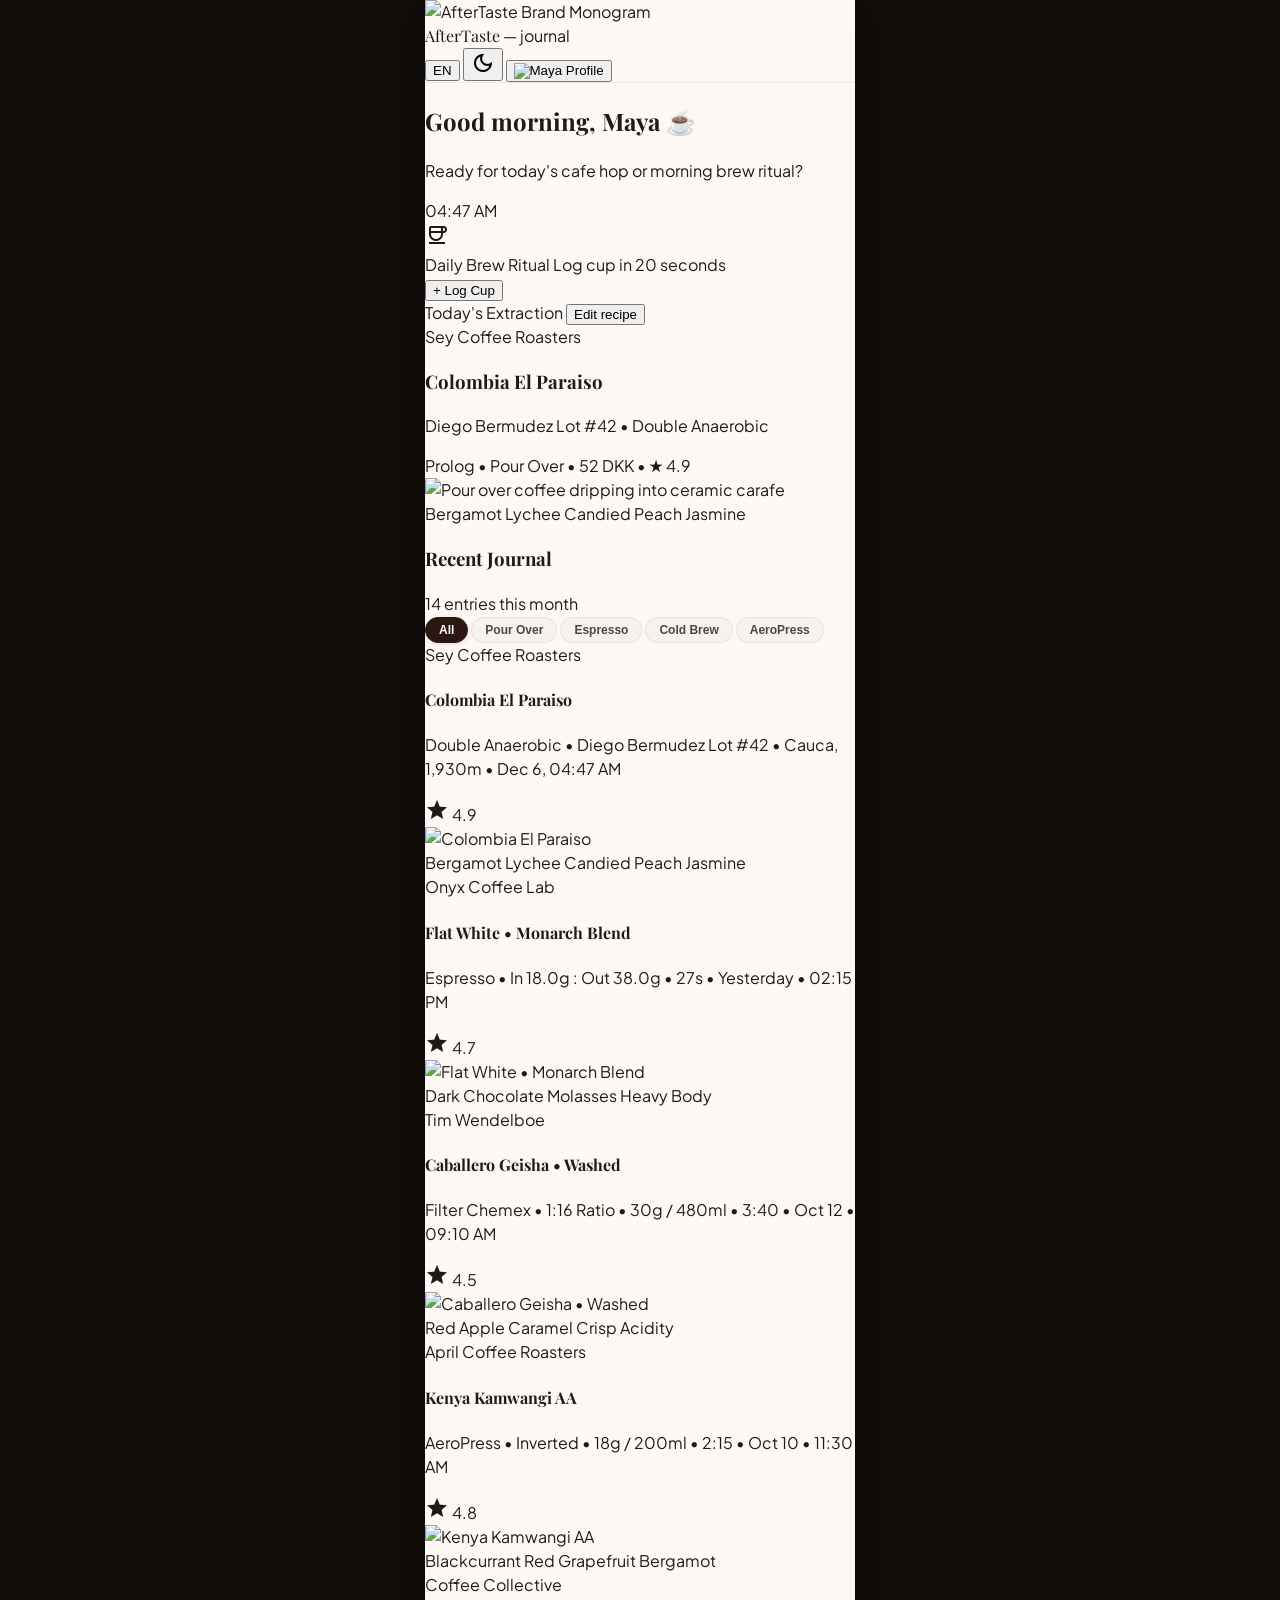
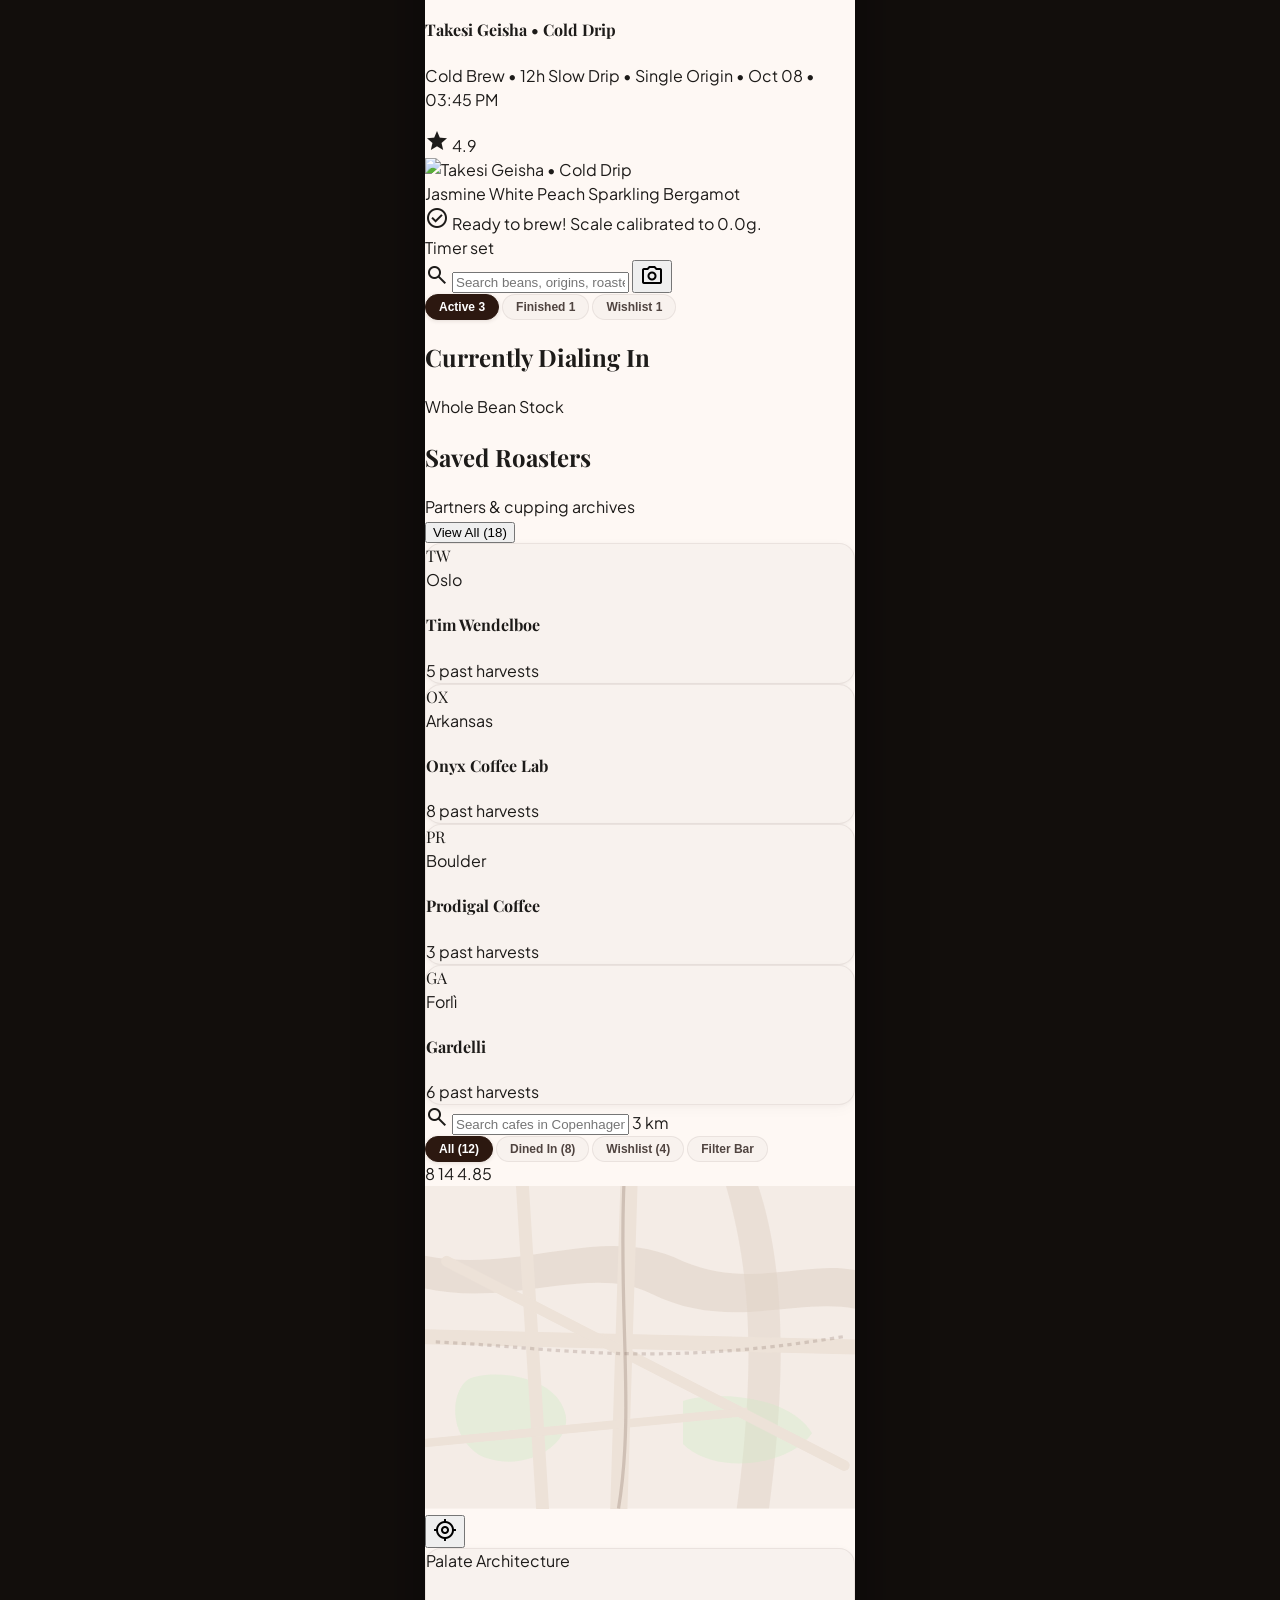
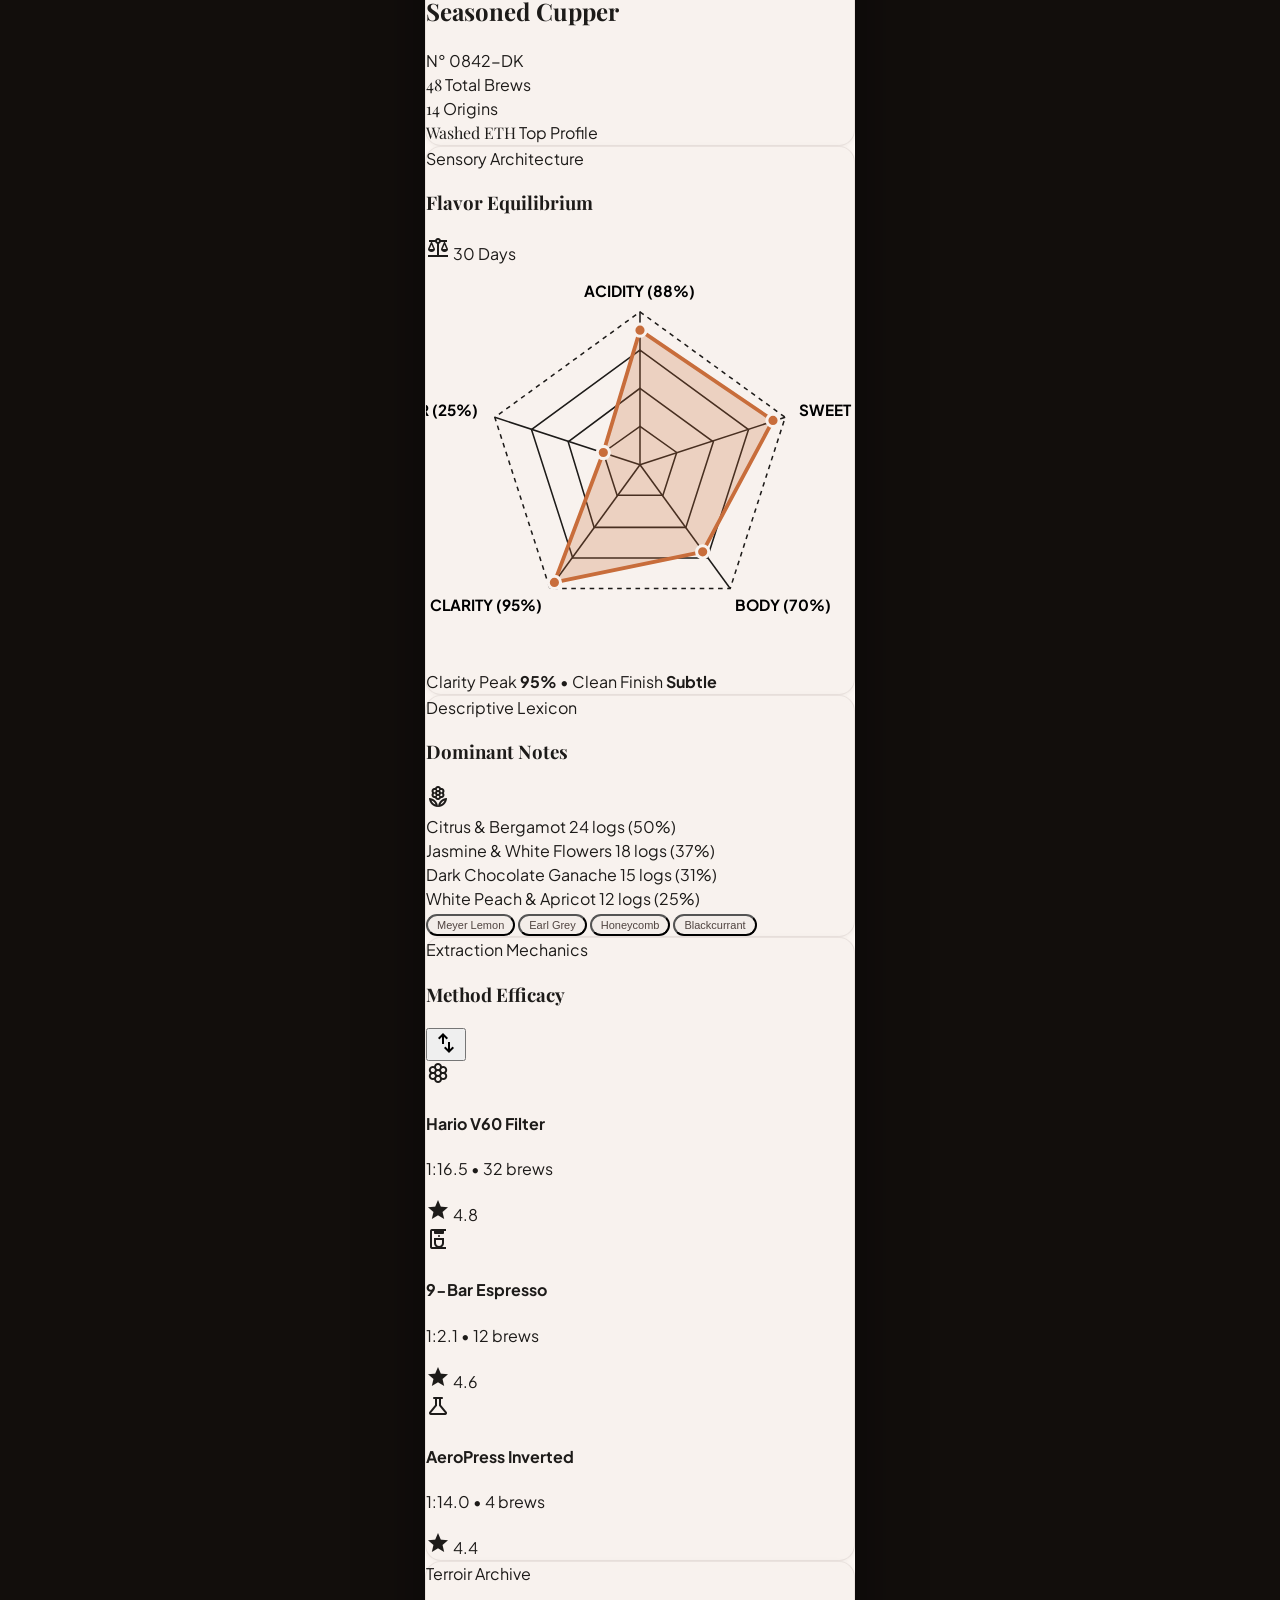
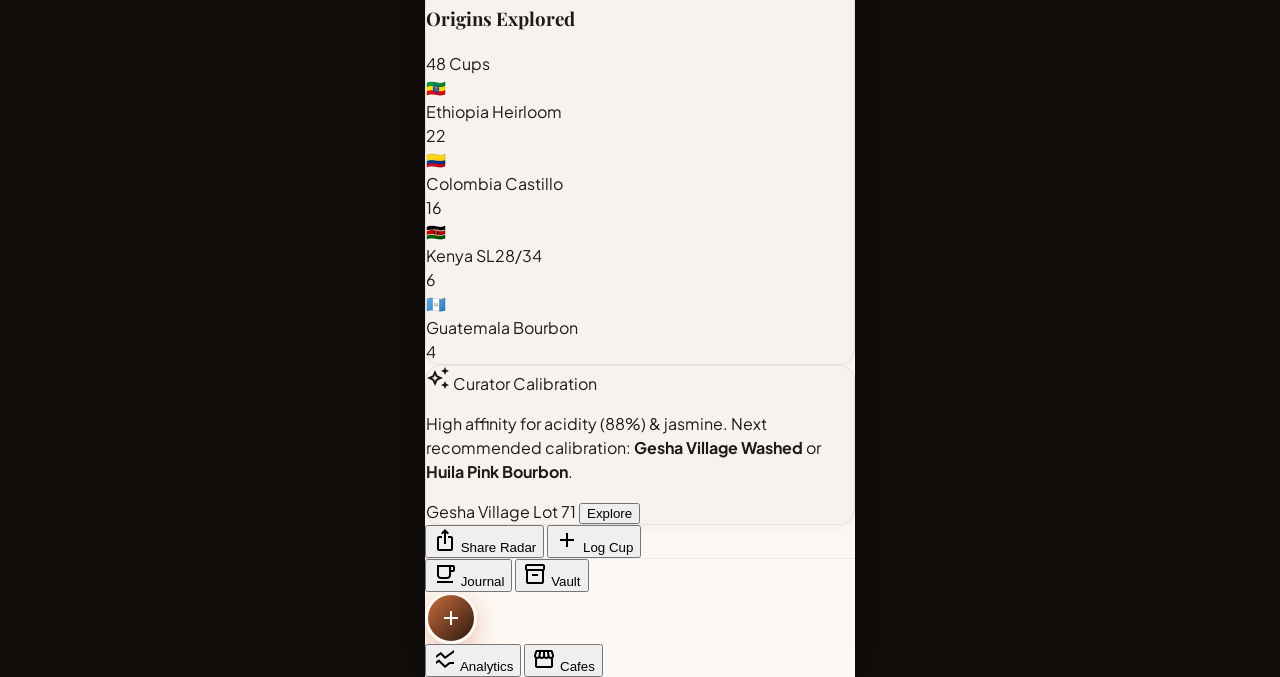
==== commit ac651fac: "style: minimalist UI redesign with quiet Nordic aesthetic and reduced visual clutter" ====
--- a/web/index.html
+++ b/web/index.html
@@ -65,40 +65,28 @@
 
     <!-- 1. TOP APP BAR (GLOBAL HEADER) -->
     <header class="fixed top-0 max-w-[430px] w-full z-40 header-glass">
-      <div class="h-16 px-4 flex items-center justify-between">
-        <!-- Brand Monogram & App Title -->
-        <div class="flex items-center gap-2.5">
-          <img alt="AfterTaste Brand Monogram" class="h-8 w-auto object-contain" src="https://lh3.googleusercontent.com/aida-public/[base64]">
-          <div class="flex flex-col">
-            <div class="flex items-center gap-1.5">
-              <span class="font-serif text-xl font-bold tracking-tight text-primary leading-none">AfterTaste</span>
-              <span id="topBarSubtitle" class="text-xs font-semibold text-secondary leading-none">— journal</span>
-            </div>
-            <span class="text-[10px] uppercase tracking-wider text-on-surface-variant font-medium mt-0.5">Specialty Coffee Passport</span>
-          </div>
-        </div>
-
-        <!-- Controls: Language, Theme, Notifications, Avatar -->
-        <div class="flex items-center gap-1">
-          <!-- Language Switcher -->
-          <button id="langSelectBtn" class="flex items-center gap-0.5 px-2.5 py-1 rounded-full bg-surface-container hover:bg-surface-container-high transition-colors text-xs font-bold text-on-surface" title="Switch Language">
-            <span class="material-symbols-outlined text-[14px] text-secondary">translate</span>
-            <span class="lang-code">EN</span>
-          </button>
+      <div class="h-14 px-4 flex items-center justify-between">
+        <!-- Minimal Brand Title -->
+        <div class="flex items-center gap-2">
+          <img alt="AfterTaste Brand Monogram" class="h-7 w-auto object-contain" src="https://lh3.googleusercontent.com/aida-public/[base64]">
+          <div class="flex items-baseline gap-1.5">
+            <span class="font-serif text-lg font-bold tracking-tight text-primary">AfterTaste</span>
+            <span id="topBarSubtitle" class="text-xs text-secondary font-medium">— journal</span>
+          </div>
+        </div>
+
+        <!-- Essential Actions (Theme & Profile) -->
+        <div class="flex items-center gap-1.5">
+          <!-- Hidden fallback for language handler -->
+          <button id="langSelectBtn" class="hidden"><span class="lang-code">EN</span></button>
 
           <!-- Theme Mode Toggle -->
-          <button id="themeToggleBtn" class="w-9 h-9 flex items-center justify-center rounded-full text-on-surface-variant hover:text-primary transition-colors" title="Toggle Theme">
-            <span class="material-symbols-outlined text-[20px]">dark_mode</span>
-          </button>
-
-          <!-- Notifications Center -->
-          <button onclick="openModal('modal-notifications')" class="relative w-9 h-9 flex items-center justify-center rounded-full text-on-surface-variant hover:text-primary transition-colors" title="Notifications">
-            <span class="material-symbols-outlined text-[20px]">notifications</span>
-            <span class="absolute top-2 right-2 w-2 h-2 rounded-full bg-secondary"></span>
+          <button id="themeToggleBtn" class="w-8 h-8 flex items-center justify-center rounded-full text-on-surface-variant hover:text-primary transition-colors" title="Toggle Theme">
+            <span class="material-symbols-outlined text-[19px]">dark_mode</span>
           </button>
 
           <!-- User Avatar Profile -->
-          <button onclick="openModal('modal-profile')" class="w-8 h-8 rounded-full overflow-hidden border-2 border-secondary/40 ml-1 hover:border-secondary transition-colors" title="Profile">
+          <button onclick="openModal('modal-profile')" class="w-7 h-7 rounded-full overflow-hidden border border-secondary/30 ml-0.5 hover:border-secondary transition-colors" title="Profile">
             <img src="https://lh3.googleusercontent.com/aida-public/[base64]" alt="Maya Profile" class="w-full h-full object-cover">
           </button>
         </div>
@@ -113,171 +101,68 @@
       <!-- ========================================== -->
       <section id="screen-journal" class="flex flex-col gap-4">
         
-        <!-- Greeting & Ritual Pulse -->
-        <div class="flex flex-col pt-1">
-          <div class="flex items-center justify-between mb-1">
-            <div class="flex items-center gap-1.5">
-              <span class="w-2 h-2 rounded-full bg-secondary animate-pulse"></span>
-              <span class="text-[11px] uppercase tracking-wider text-on-surface-variant font-semibold">Morning Dial-in</span>
-            </div>
-            <span id="currentTimeBadge" class="text-xs text-secondary font-semibold">08:42 AM</span>
-          </div>
-          <h1 id="greetingTitle" class="font-serif text-2xl font-bold text-primary tracking-tight">Good morning, Maya ☕</h1>
-          <p id="greetingSubtitle" class="text-xs text-on-surface-variant mt-0.5">Ready for today's cafe hop or morning brew ritual?</p>
-
-          <!-- Quick Stats Summary Ribbon (Horizontal scroll) -->
-          <div class="flex items-center gap-2 overflow-x-auto py-2 -mx-4 px-4 no-scrollbar">
-            <!-- Metric 1: Weekly Rhythm -->
-            <div class="flex items-center gap-2 bg-surface-container px-3 py-2 rounded-xl flex-shrink-0 shadow-sm border border-outline-variant/30">
-              <div class="w-7 h-7 rounded-full bg-surface-container-highest flex items-center justify-center text-primary">
-                <span class="material-symbols-outlined text-[16px]">coffee_maker</span>
-              </div>
-              <div class="flex flex-col">
-                <span class="text-[10px] text-on-surface-variant leading-none uppercase font-medium">Weekly Rhythm</span>
-                <span id="weeklyRhythmCount" class="text-xs text-primary leading-tight font-bold">3 Brews</span>
-              </div>
-            </div>
-            <!-- Metric 2: Vault Favorite -->
-            <div class="flex items-center gap-2 bg-surface-container px-3 py-2 rounded-xl flex-shrink-0 shadow-sm border border-outline-variant/30">
-              <div class="w-7 h-7 rounded-full bg-[#cbebc3] dark:bg-[#334d2f] flex items-center justify-center text-[#334d2f] dark:text-[#cbebc3]">
-                <span class="material-symbols-outlined text-[16px]">eco</span>
-              </div>
-              <div class="flex flex-col">
-                <span class="text-[10px] text-on-surface-variant leading-none uppercase font-medium">Vault Favorite</span>
-                <span class="text-xs text-primary leading-tight font-bold">Ethiopian Yirgacheffe</span>
-              </div>
-            </div>
-            <!-- Metric 3: Extraction Score -->
-            <div class="flex items-center gap-2 bg-surface-container px-3 py-2 rounded-xl flex-shrink-0 shadow-sm border border-outline-variant/30">
-              <div class="w-7 h-7 rounded-full bg-[#ffdbc9] dark:bg-[#753400] flex items-center justify-center text-[#753400] dark:text-[#ffdbc9]">
-                <span class="material-symbols-outlined text-[16px] fill-1">star</span>
-              </div>
-              <div class="flex flex-col">
-                <span class="text-[10px] text-on-surface-variant leading-none uppercase font-medium">Extraction Score</span>
-                <span class="text-xs text-primary leading-tight font-bold">4.8 ★</span>
-              </div>
-            </div>
-          </div>
-        </div>
-
-        <!-- Quick Log Interactive Prompt Banner -->
-        <div class="relative overflow-hidden rounded-xl bg-primary-container text-surface-bright p-4 shadow-xl border border-secondary/20">
-          <div class="absolute -right-8 -bottom-8 w-44 h-44 rounded-full bg-secondary opacity-20 blur-2xl pointer-events-none"></div>
-          <div class="relative z-10 flex items-start justify-between gap-2">
-            <div class="flex-1 pr-2">
-              <div class="inline-flex items-center gap-1.5 px-2 py-0.5 rounded-full bg-white/10 backdrop-blur-md mb-2">
-                <span class="material-symbols-outlined text-[13px] text-secondary-container">timer</span>
-                <span class="text-[11px] text-white font-medium">Analog Timer Active</span>
-              </div>
-              <h2 class="font-serif text-lg font-bold text-white tracking-tight">Quick Log Today's Cup</h2>
-              <p class="text-xs text-white/70 mt-1 max-w-[220px]">Cafe, drink ordered, sensory notes, and cafe photo captured in 20 seconds.</p>
-              <button id="quickLogBtn" onclick="triggerQuickLogWithToast()" class="mt-3 inline-flex items-center gap-2 px-4 py-2 rounded-xl bg-secondary text-white text-xs font-bold shadow-md hover:bg-caramel active:scale-95 transition-all">
-                <span class="material-symbols-outlined text-[18px]">add_circle</span>
-                <span>Initiate Brew Log</span>
-              </button>
-            </div>
-            <div class="w-20 h-20 rounded-xl overflow-hidden flex-shrink-0 shadow-inner bg-surface-container-highest">
-              <img class="w-full h-full object-cover" src="https://lh3.googleusercontent.com/aida-public/[base64]" alt="Freshly roasted specialty coffee beans being scooped into hand grinder">
-            </div>
-          </div>
-        </div>
-
-        <!-- Featured Brew: Today's Extraction -->
+        <!-- Clean Minimal Greeting -->
+        <div class="flex items-baseline justify-between pt-2 pb-0.5">
+          <div>
+            <h1 id="greetingTitle" class="font-serif text-2xl font-bold text-primary tracking-tight">Good morning, Maya</h1>
+            <p id="greetingSubtitle" class="text-xs text-on-surface-variant mt-0.5">Morning Brew Dial-in</p>
+          </div>
+          <span id="currentTimeBadge" class="text-xs text-secondary font-mono font-medium">08:42 AM</span>
+        </div>
+
+        <!-- Minimal Quick Log Card -->
+        <div class="flex items-center justify-between p-3.5 rounded-xl bg-surface-container-low border border-black/[0.04] dark:border-white/[0.05] shadow-sm">
+          <div class="flex items-center gap-2.5">
+            <div class="w-8 h-8 rounded-lg bg-secondary/10 flex items-center justify-center text-secondary">
+              <span class="material-symbols-outlined text-[18px]">coffee</span>
+            </div>
+            <div class="flex flex-col">
+              <span class="text-xs font-bold text-primary">Daily Brew Ritual</span>
+              <span class="text-[11px] text-on-surface-variant">Log cup in 20 seconds</span>
+            </div>
+          </div>
+          <button id="quickLogBtn" onclick="triggerQuickLogWithToast()" class="px-3.5 py-1.5 rounded-lg bg-primary text-on-primary text-xs font-bold hover:bg-secondary transition-colors">
+            + Log Cup
+          </button>
+        </div>
+
+        <!-- Featured Brew: Today's Extraction (Clean Minimal Editorial) -->
         <div class="flex flex-col gap-2">
           <div class="flex items-center justify-between">
-            <div class="flex items-center gap-1.5">
-              <span class="text-[11px] uppercase tracking-wider text-on-surface-variant font-bold">Today's Featured Cup</span>
-              <span class="w-1.5 h-1.5 rounded-full bg-secondary"></span>
-            </div>
-            <button onclick="openModal('modal-log-brew')" class="text-xs text-secondary hover:underline flex items-center gap-0.5 font-medium">
-              <span>Edit recipe</span>
-              <span class="material-symbols-outlined text-[14px]">arrow_forward</span>
+            <span class="text-[11px] uppercase tracking-wider text-on-surface-variant font-bold">Today's Extraction</span>
+            <button onclick="openModal('modal-log-brew')" class="text-xs text-secondary hover:underline font-medium">
+              Edit recipe
             </button>
           </div>
 
-          <!-- Extraction Master Card -->
-          <div class="bg-surface-container rounded-xl p-4 shadow-md flex flex-col gap-3.5 border border-outline-variant/30">
-            <!-- Origin & Roaster Header -->
-            <div class="flex items-start justify-between gap-2">
+          <!-- Refined Master Card -->
+          <div class="bg-surface-container-low rounded-xl p-4 shadow-sm border border-black/[0.04] dark:border-white/[0.05] flex flex-col gap-3">
+            <div class="flex items-start justify-between gap-3">
               <div class="min-w-0 flex-1">
-                <div class="flex items-center gap-2 mb-1 flex-wrap">
-                  <span class="px-2 py-0.5 rounded-full bg-[#cbebc3] dark:bg-[#334d2f] text-[#334d2f] dark:text-[#cbebc3] text-[11px] font-semibold tracking-wide">
-                    Double Anaerobic
-                  </span>
-                  <span class="text-xs text-on-surface-variant">Sey Coffee Roasters</span>
-                </div>
-                <h3 class="font-serif text-lg font-bold text-primary tracking-tight truncate">Colombia El Paraiso</h3>
-                <p class="text-xs text-on-surface-variant">Diego Bermudez Lot #42 • Cauca, 1,930m</p>
-              </div>
-              <div class="w-16 h-16 rounded-xl overflow-hidden flex-shrink-0 shadow-sm bg-surface-container-high">
-                <img class="w-full h-full object-cover" src="https://lh3.googleusercontent.com/aida-public/[base64]" alt="Pour over coffee dripping gracefully from Hario V60 into ceramic carafe">
-              </div>
-            </div>
-
-            <!-- Telemetry Grid -->
-            <div class="grid grid-cols-4 gap-2 bg-surface-container-low p-2.5 rounded-lg border border-outline-variant/20 text-center">
-              <div class="flex flex-col items-center justify-center">
-                <span class="text-[10px] text-on-surface-variant uppercase font-medium">Cafe</span>
-                <span class="text-xs text-primary font-bold truncate max-w-full">Prolog</span>
-              </div>
-              <div class="flex flex-col items-center justify-center">
-                <span class="text-[10px] text-on-surface-variant uppercase font-medium">Order</span>
-                <span class="text-xs text-primary font-bold truncate max-w-full">Pour Over</span>
-              </div>
-              <div class="flex flex-col items-center justify-center">
-                <span class="text-[10px] text-on-surface-variant uppercase font-medium">Price</span>
-                <span class="text-xs text-primary font-bold">52 DKK</span>
-              </div>
-              <div class="flex flex-col items-center justify-center">
-                <span class="text-[10px] text-on-surface-variant uppercase font-medium">Roast</span>
-                <span class="text-xs text-primary font-bold truncate max-w-full">Light Scand.</span>
-              </div>
-            </div>
-
-            <!-- Rating & Cupping Notes -->
-            <div class="flex flex-col gap-1.5">
-              <div class="flex items-center justify-between">
-                <span class="text-[11px] uppercase tracking-wider text-on-surface-variant font-semibold">Tasting Spectrum</span>
-                <div class="flex items-center gap-1">
-                  <div class="flex text-secondary" style="font-variation-settings: 'FILL' 1;">
-                    <span class="material-symbols-outlined text-[16px]">star</span>
-                    <span class="material-symbols-outlined text-[16px]">star</span>
-                    <span class="material-symbols-outlined text-[16px]">star</span>
-                    <span class="material-symbols-outlined text-[16px]">star</span>
-                    <span class="material-symbols-outlined text-[16px]">star_half</span>
-                  </div>
-                  <span class="text-xs text-primary font-bold ml-1">4.9</span>
-                </div>
-              </div>
-              <!-- Flavor Chips -->
-              <div class="flex flex-wrap gap-1.5 pt-0.5">
-                <span class="px-2.5 py-1 rounded-full bg-surface text-xs text-on-surface shadow-sm font-medium">Bergamot</span>
-                <span class="px-2.5 py-1 rounded-full bg-surface text-xs text-on-surface shadow-sm font-medium">Lychee</span>
-                <span class="px-2.5 py-1 rounded-full bg-surface text-xs text-on-surface shadow-sm font-medium">Candied Peach</span>
-                <span class="px-2.5 py-1 rounded-full bg-surface text-xs text-on-surface shadow-sm font-medium">Jasmine</span>
-              </div>
-            </div>
-
-            <!-- Sensory Sliders: Acidity, Sweetness, Body -->
-            <div class="space-y-2 pt-1 bg-surface-container-low/70 p-3 rounded-lg border border-outline-variant/20">
-              <div class="flex items-center justify-between text-on-surface text-xs">
-                <span class="text-[11px] text-on-surface-variant font-medium">Acidity • High</span>
-                <div class="w-36 h-2 rounded-full bg-surface-container-highest overflow-hidden">
-                  <div class="h-full bg-secondary-container rounded-full" style="width: 86%;"></div>
-                </div>
-              </div>
-              <div class="flex items-center justify-between text-on-surface text-xs">
-                <span class="text-[11px] text-on-surface-variant font-medium">Sweetness • Rich</span>
-                <div class="w-36 h-2 rounded-full bg-secondary rounded-full overflow-hidden">
-                  <div class="h-full bg-secondary rounded-full" style="width: 80%;"></div>
-                </div>
-              </div>
-              <div class="flex items-center justify-between text-on-surface text-xs">
-                <span class="text-[11px] text-on-surface-variant font-medium">Body • Silky</span>
-                <div class="w-36 h-2 rounded-full bg-surface-container-highest overflow-hidden">
-                  <div class="h-full bg-primary-container rounded-full" style="width: 65%;"></div>
-                </div>
-              </div>
+                <span class="text-xs text-secondary font-semibold uppercase tracking-wider block">Sey Coffee Roasters</span>
+                <h3 class="font-serif text-lg font-bold text-primary tracking-tight truncate mt-0.5">Colombia El Paraiso</h3>
+                <p class="text-xs text-on-surface-variant mt-0.5">Diego Bermudez Lot #42 • Double Anaerobic</p>
+                <div class="flex items-center gap-2 mt-2 text-xs text-on-surface-variant">
+                  <span>Prolog</span>
+                  <span>•</span>
+                  <span>Pour Over</span>
+                  <span>•</span>
+                  <span>52 DKK</span>
+                  <span>•</span>
+                  <span class="text-primary font-bold">★ 4.9</span>
+                </div>
+              </div>
+              <div class="w-16 h-16 rounded-xl overflow-hidden flex-shrink-0 bg-surface-container shadow-sm">
+                <img class="w-full h-full object-cover" src="https://lh3.googleusercontent.com/aida-public/[base64]" alt="Pour over coffee dripping into ceramic carafe">
+              </div>
+            </div>
+
+            <!-- Delicate Flavor Chips -->
+            <div class="flex flex-wrap gap-1.5 pt-0.5">
+              <span class="px-2.5 py-0.5 rounded-full bg-surface text-[11px] text-on-surface font-medium border border-outline-variant/20">Bergamot</span>
+              <span class="px-2.5 py-0.5 rounded-full bg-surface text-[11px] text-on-surface font-medium border border-outline-variant/20">Lychee</span>
+              <span class="px-2.5 py-0.5 rounded-full bg-surface text-[11px] text-on-surface font-medium border border-outline-variant/20">Candied Peach</span>
+              <span class="px-2.5 py-0.5 rounded-full bg-surface text-[11px] text-on-surface font-medium border border-outline-variant/20">Jasmine</span>
             </div>
           </div>
         </div>
@@ -333,48 +218,25 @@
         </div>
 
         <!-- Inventory Segment Filter Chips -->
-        <div class="flex items-center gap-2 overflow-x-auto no-scrollbar py-0.5">
+        <div class="flex items-center gap-1.5 overflow-x-auto no-scrollbar py-0.5">
           <button class="pill-filter vault-segment-btn active flex items-center gap-1.5" data-segment="ACTIVE">
-            <span>Active Bags</span>
-            <span id="badgeActiveBeans" class="w-4 h-4 rounded-full bg-secondary text-white text-[10px] flex items-center justify-center font-bold">3</span>
+            <span>Active</span>
+            <span id="badgeActiveBeans" class="text-[11px] font-bold opacity-80">3</span>
           </button>
           <button class="pill-filter vault-segment-btn flex items-center gap-1.5" data-segment="FINISHED">
             <span>Finished</span>
-            <span id="badgeFinishedBeans" class="w-4 h-4 rounded-full bg-surface-container-highest text-on-surface-variant text-[10px] flex items-center justify-center">1</span>
+            <span id="badgeFinishedBeans" class="text-[11px] opacity-70">1</span>
           </button>
           <button class="pill-filter vault-segment-btn flex items-center gap-1.5" data-segment="WISHLIST">
             <span>Wishlist</span>
-            <span id="badgeWishlistBeans" class="w-4 h-4 rounded-full bg-surface-container-highest text-on-surface-variant text-[10px] flex items-center justify-center">1</span>
-          </button>
-        </div>
-
-        <!-- AI OCR Bag Scanner Hero Card -->
-        <div onclick="openModal('modal-ocr-scanner')" class="group relative overflow-hidden bg-primary-container text-white rounded-2xl p-4 shadow-md cursor-pointer transition-all active:scale-[0.99] border border-secondary/20">
-          <div class="absolute -right-6 -bottom-6 w-28 h-28 rounded-full bg-secondary/25 blur-xl pointer-events-none"></div>
-          <div class="relative z-10 flex items-center justify-between">
-            <div class="flex items-center gap-3 min-w-0">
-              <div class="w-11 h-11 rounded-xl bg-white/10 backdrop-blur-md flex items-center justify-center text-secondary flex-shrink-0 shadow-inner">
-                <span class="material-symbols-outlined text-[24px]">photo_camera</span>
-              </div>
-              <div class="flex flex-col min-w-0">
-                <div class="flex items-center gap-1.5">
-                  <span class="font-serif text-base font-bold text-white tracking-tight">Scan New Bag</span>
-                  <span class="px-1.5 py-0.5 rounded bg-secondary text-white text-[10px] uppercase font-bold tracking-wider">AI OCR</span>
-                </div>
-                <span class="text-xs text-white/70 truncate mt-0.5">Instant roast date, origin & tasting note logging</span>
-              </div>
-            </div>
-            <span class="material-symbols-outlined text-white text-[20px] group-hover:translate-x-1 transition-transform">arrow_forward</span>
-          </div>
+            <span id="badgeWishlistBeans" class="text-[11px] opacity-70">1</span>
+          </button>
         </div>
 
         <!-- Section Title: Currently Dialing In -->
-        <div class="flex items-baseline justify-between mt-1">
-          <div class="flex items-center gap-2">
-            <span class="w-2 h-2 rounded-full bg-secondary animate-pulse"></span>
-            <h2 class="font-serif text-lg font-bold text-primary">Currently Dialing In</h2>
-          </div>
-          <span class="text-xs text-on-surface-variant font-medium">Whole bean inventory</span>
+        <div class="flex items-baseline justify-between pt-1">
+          <h2 class="font-serif text-base font-bold text-primary">Currently Dialing In</h2>
+          <span class="text-xs text-on-surface-variant font-medium">Whole Bean Stock</span>
         </div>
 
         <!-- Bean Inventory Cards Stack -->
@@ -393,60 +255,60 @@
           </div>
 
           <!-- 2-Column Roaster Showcase -->
-          <div class="grid grid-cols-2 gap-2.5">
+          <div class="grid grid-cols-2 gap-2">
             <!-- Roaster 1: Tim Wendelboe -->
-            <div onclick="showToast('Tim Wendelboe: 5 past harvests in vault')" class="card-nordic p-3.5 flex flex-col justify-between gap-3 cursor-pointer group hover:border-secondary/40">
+            <div onclick="showToast('Tim Wendelboe: 5 past harvests in vault')" class="card-minimal p-3 flex flex-col justify-between gap-2.5 cursor-pointer hover:border-secondary/30">
               <div class="flex items-center justify-between">
-                <div class="w-9 h-9 rounded-full bg-surface-container-highest flex items-center justify-center font-serif text-sm font-bold text-primary">
+                <div class="w-8 h-8 rounded-full bg-surface-container flex items-center justify-center font-serif text-xs font-bold text-primary">
                   TW
                 </div>
-                <span class="text-[10px] px-2 py-0.5 rounded-full bg-surface-container-highest text-on-surface-variant font-medium">Oslo</span>
+                <span class="text-[10px] text-on-surface-variant font-medium">Oslo</span>
               </div>
               <div>
-                <h4 class="font-serif text-sm font-bold text-primary truncate group-hover:text-secondary transition-colors">Tim Wendelboe</h4>
-                <span class="text-[11px] text-on-surface-variant mt-0.5 block">5 past harvests</span>
+                <h4 class="font-serif text-xs font-bold text-primary truncate">Tim Wendelboe</h4>
+                <span class="text-[10px] text-on-surface-variant mt-0.5 block">5 past harvests</span>
               </div>
             </div>
 
             <!-- Roaster 2: Onyx Coffee Lab -->
-            <div onclick="showToast('Onyx Coffee Lab: 8 past harvests in vault')" class="card-nordic p-3.5 flex flex-col justify-between gap-3 cursor-pointer group hover:border-secondary/40">
+            <div onclick="showToast('Onyx Coffee Lab: 8 past harvests in vault')" class="card-minimal p-3 flex flex-col justify-between gap-2.5 cursor-pointer hover:border-secondary/30">
               <div class="flex items-center justify-between">
-                <div class="w-9 h-9 rounded-full bg-surface-container-highest flex items-center justify-center font-serif text-sm font-bold text-primary">
+                <div class="w-8 h-8 rounded-full bg-surface-container flex items-center justify-center font-serif text-xs font-bold text-primary">
                   OX
                 </div>
-                <span class="text-[10px] px-2 py-0.5 rounded-full bg-surface-container-highest text-on-surface-variant font-medium">Arkansas</span>
+                <span class="text-[10px] text-on-surface-variant font-medium">Arkansas</span>
               </div>
               <div>
-                <h4 class="font-serif text-sm font-bold text-primary truncate group-hover:text-secondary transition-colors">Onyx Coffee Lab</h4>
-                <span class="text-[11px] text-on-surface-variant mt-0.5 block">8 past harvests</span>
+                <h4 class="font-serif text-xs font-bold text-primary truncate">Onyx Coffee Lab</h4>
+                <span class="text-[10px] text-on-surface-variant mt-0.5 block">8 past harvests</span>
               </div>
             </div>
 
             <!-- Roaster 3: Prodigal Coffee -->
-            <div onclick="showToast('Prodigal Coffee: 3 past harvests in vault')" class="card-nordic p-3.5 flex flex-col justify-between gap-3 cursor-pointer group hover:border-secondary/40">
+            <div onclick="showToast('Prodigal Coffee: 3 past harvests in vault')" class="card-minimal p-3 flex flex-col justify-between gap-2.5 cursor-pointer hover:border-secondary/30">
               <div class="flex items-center justify-between">
-                <div class="w-9 h-9 rounded-full bg-surface-container-highest flex items-center justify-center font-serif text-sm font-bold text-primary">
+                <div class="w-8 h-8 rounded-full bg-surface-container flex items-center justify-center font-serif text-xs font-bold text-primary">
                   PR
                 </div>
-                <span class="text-[10px] px-2 py-0.5 rounded-full bg-surface-container-highest text-on-surface-variant font-medium">Boulder</span>
+                <span class="text-[10px] text-on-surface-variant font-medium">Boulder</span>
               </div>
               <div>
-                <h4 class="font-serif text-sm font-bold text-primary truncate group-hover:text-secondary transition-colors">Prodigal Coffee</h4>
-                <span class="text-[11px] text-on-surface-variant mt-0.5 block">3 past harvests</span>
+                <h4 class="font-serif text-xs font-bold text-primary truncate">Prodigal Coffee</h4>
+                <span class="text-[10px] text-on-surface-variant mt-0.5 block">3 past harvests</span>
               </div>
             </div>
 
             <!-- Roaster 4: Gardelli Specialty -->
-            <div onclick="showToast('Gardelli Specialty: 6 past harvests in vault')" class="card-nordic p-3.5 flex flex-col justify-between gap-3 cursor-pointer group hover:border-secondary/40">
+            <div onclick="showToast('Gardelli Specialty: 6 past harvests in vault')" class="card-minimal p-3 flex flex-col justify-between gap-2.5 cursor-pointer hover:border-secondary/30">
               <div class="flex items-center justify-between">
-                <div class="w-9 h-9 rounded-full bg-surface-container-highest flex items-center justify-center font-serif text-sm font-bold text-primary">
+                <div class="w-8 h-8 rounded-full bg-surface-container flex items-center justify-center font-serif text-xs font-bold text-primary">
                   GA
                 </div>
-                <span class="text-[10px] px-2 py-0.5 rounded-full bg-surface-container-highest text-on-surface-variant font-medium">Forlì</span>
+                <span class="text-[10px] text-on-surface-variant font-medium">Forlì</span>
               </div>
               <div>
-                <h4 class="font-serif text-sm font-bold text-primary truncate group-hover:text-secondary transition-colors">Gardelli</h4>
-                <span class="text-[11px] text-on-surface-variant mt-0.5 block">6 past harvests</span>
+                <h4 class="font-serif text-xs font-bold text-primary truncate">Gardelli</h4>
+                <span class="text-[10px] text-on-surface-variant mt-0.5 block">6 past harvests</span>
               </div>
             </div>
           </div>
@@ -458,79 +320,31 @@
       <!-- ========================================== -->
       <section id="screen-cafes" class="hidden flex flex-col gap-4">
 
-        <!-- Search & Location Context Bar -->
-        <div class="pt-1 pb-1 flex flex-col gap-2">
-          <div class="flex items-center justify-between">
-            <div class="flex items-center gap-1.5 text-on-surface-variant">
-              <span class="material-symbols-outlined text-[18px] text-secondary">location_on</span>
-              <span class="text-xs font-semibold tracking-wide text-on-surface">Copenhagen, Vesterbro</span>
-              <span class="text-outline-variant">•</span>
-              <span class="text-[11px] text-on-surface-variant">within 3 km</span>
-            </div>
-            <button class="flex items-center gap-1 bg-surface-container-high px-2.5 py-1 rounded-full text-on-surface-variant hover:text-primary transition-colors">
-              <span class="material-symbols-outlined text-[14px] text-secondary">tune</span>
-              <span class="text-[11px] font-semibold">Radius 3 km</span>
-            </button>
-          </div>
-          <!-- Search Input Shell -->
+        <!-- Search & Filter Bar -->
+        <div class="flex flex-col gap-2 pt-1">
           <div class="relative flex items-center">
-            <span class="material-symbols-outlined absolute left-3.5 text-[20px] text-outline">search</span>
-            <input id="cafeSearchInput" class="w-full h-11 pl-10 pr-10 bg-surface-container rounded-xl text-xs text-on-surface placeholder:text-outline outline-none focus:bg-surface-container-low transition-colors" placeholder="Search cafes, roasteries, pour-over bars..." type="text">
-            <button aria-label="Voice Search" class="absolute right-2.5 w-7 h-7 flex items-center justify-center text-outline hover:text-secondary">
-              <span class="material-symbols-outlined text-[18px]">mic</span>
-            </button>
-          </div>
+            <span class="material-symbols-outlined absolute left-3.5 text-[18px] text-outline">search</span>
+            <input id="cafeSearchInput" class="w-full h-10 pl-9 pr-24 bg-surface-container rounded-xl text-xs text-on-surface placeholder:text-outline outline-none focus:bg-surface-container-low transition-colors" placeholder="Search cafes in Copenhagen..." type="text">
+            <span class="absolute right-3 text-[10px] uppercase tracking-wider font-semibold text-secondary">3 km</span>
+          </div>
+
           <!-- Quick Filter Pills -->
-          <div class="flex items-center gap-2 overflow-x-auto no-scrollbar py-1">
-            <button class="pill-filter cafe-filter-btn active whitespace-nowrap px-3 py-1.5 rounded-full text-xs font-semibold" data-filter="ALL">
-              All Nearby (12)
-            </button>
-            <button class="pill-filter cafe-filter-btn whitespace-nowrap px-3 py-1.5 rounded-full text-xs font-semibold" data-filter="VISITED">
-              Dined In (8)
-            </button>
-            <button class="pill-filter cafe-filter-btn whitespace-nowrap px-3 py-1.5 rounded-full text-xs font-semibold" data-filter="WISHLIST">
-              Wishlist (4)
-            </button>
-            <button class="pill-filter cafe-filter-btn whitespace-nowrap px-3 py-1.5 rounded-full text-xs font-semibold" data-filter="SINGLE_ORIGIN">
-              Single Origin Filter
-            </button>
-            <button class="pill-filter cafe-filter-btn whitespace-nowrap px-3 py-1.5 rounded-full text-xs font-semibold" data-filter="MATCHA">
-              Specialty Matcha/Bakes
-            </button>
-          </div>
-        </div>
-
-        <!-- Passport Summary Metric Strip -->
-        <div class="my-0.5">
-          <div class="bg-surface-container-low rounded-xl p-3 shadow-sm flex items-center justify-between border border-outline-variant/30">
-            <div class="flex flex-col items-center flex-1 px-1 text-center">
-              <div class="flex items-center gap-1 text-secondary">
-                <span class="material-symbols-outlined text-[18px]">bookmark_check</span>
-                <span id="passportExploredCount" class="font-serif text-lg font-bold text-primary">8</span>
-              </div>
-              <span class="text-[10px] text-on-surface-variant mt-0.5 font-medium uppercase">Cafes Explored</span>
-            </div>
-            <div class="w-px h-8 bg-outline-variant/40"></div>
-            <div class="flex flex-col items-center flex-1 px-1 text-center">
-              <div class="flex items-center gap-1 text-secondary">
-                <span class="material-symbols-outlined text-[18px]">local_cafe</span>
-                <span id="passportDrinksCount" class="font-serif text-lg font-bold text-primary">14</span>
-              </div>
-              <span class="text-[10px] text-on-surface-variant mt-0.5 font-medium uppercase">Tasting Drinks</span>
-            </div>
-            <div class="w-px h-8 bg-outline-variant/40"></div>
-            <div class="flex flex-col items-center flex-1 px-1 text-center">
-              <div class="flex items-center gap-1 text-secondary">
-                <span class="material-symbols-outlined text-[18px] fill-1">star</span>
-                <span id="passportRatingCount" class="font-serif text-lg font-bold text-primary">4.85</span>
-              </div>
-              <span class="text-[10px] text-on-surface-variant mt-0.5 font-medium uppercase">Avg Rating</span>
-            </div>
+          <div class="flex items-center gap-1.5 overflow-x-auto no-scrollbar py-0.5">
+            <button class="pill-filter cafe-filter-btn active" data-filter="ALL">All (12)</button>
+            <button class="pill-filter cafe-filter-btn" data-filter="VISITED">Dined In (8)</button>
+            <button class="pill-filter cafe-filter-btn" data-filter="WISHLIST">Wishlist (4)</button>
+            <button class="pill-filter cafe-filter-btn" data-filter="SINGLE_ORIGIN">Filter Bar</button>
+          </div>
+          <!-- Hidden passport counters for app.js references -->
+          <div class="hidden">
+            <span id="passportExploredCount">8</span>
+            <span id="passportDrinksCount">14</span>
+            <span id="passportRatingCount">4.85</span>
           </div>
         </div>
 
         <!-- Interactive Nordic Cartography Card -->
-        <div class="relative w-full h-72 rounded-2xl overflow-hidden shadow-md bg-[#F4ECE6] dark:bg-[#1a120e] border border-outline-variant/40">
+        <div class="relative w-full h-64 rounded-2xl overflow-hidden shadow-sm bg-[#F4ECE6] dark:bg-[#1a120e] border border-card-border">
           <!-- Vector Map Canvas (Artisanal Copenhagen Warm Tones) -->
           <svg class="absolute inset-0 w-full h-full object-cover" fill="none" viewBox="0 0 400 300" xmlns="http://www.w3.org/2000/svg">
             <!-- Land Mass & Warm Ground -->
@@ -554,9 +368,9 @@
 
           <!-- User Live Location Pulse Dot -->
           <div class="absolute left-[38%] top-[55%] -translate-x-1/2 -translate-y-1/2 flex items-center justify-center pointer-events-none">
-            <span class="w-8 h-8 rounded-full bg-secondary/20 animate-ping absolute"></span>
-            <span class="w-4 h-4 rounded-full bg-surface-container-lowest shadow-md flex items-center justify-center">
-              <span class="w-2.5 h-2.5 rounded-full bg-secondary"></span>
+            <span class="w-6 h-6 rounded-full bg-secondary/20 animate-ping absolute"></span>
+            <span class="w-3.5 h-3.5 rounded-full bg-surface-container-lowest shadow-md flex items-center justify-center">
+              <span class="w-2 h-2 rounded-full bg-secondary"></span>
             </span>
           </div>
 
@@ -565,49 +379,17 @@
             <!-- Dynamically populated by renderCafesScreen() -->
           </div>
 
-          <!-- Map Controls & Floating Utilities -->
-          <div class="absolute top-2.5 right-2.5 flex flex-col gap-1.5 z-20">
-            <button aria-label="Recenter Map" onclick="recenterMap()" class="w-9 h-9 rounded-xl bg-surface-container-lowest/90 backdrop-blur text-on-surface flex items-center justify-center shadow-md hover:bg-surface transition-colors" title="Recenter Map">
-              <span class="material-symbols-outlined text-[18px]">my_location</span>
+          <!-- Floating Recenter Control -->
+          <div class="absolute top-2.5 right-2.5 z-20">
+            <button aria-label="Recenter Map" onclick="recenterMap()" class="w-8 h-8 rounded-lg bg-surface-container-lowest/90 backdrop-blur text-on-surface flex items-center justify-center shadow-sm hover:bg-surface transition-colors" title="Recenter Map">
+              <span class="material-symbols-outlined text-[16px]">my_location</span>
             </button>
-            <button aria-label="Layer Options" onclick="toggleMapLayers()" class="w-9 h-9 rounded-xl bg-surface-container-lowest/90 backdrop-blur text-on-surface flex items-center justify-center shadow-md hover:bg-surface transition-colors" title="Layer Options">
-              <span class="material-symbols-outlined text-[18px]">layers</span>
-            </button>
-          </div>
-
-          <!-- Floating Bottom Left Legend / View Toggle -->
-          <div class="absolute bottom-2.5 left-2.5 right-2.5 flex items-center justify-between pointer-events-none z-20">
-            <div class="pointer-events-auto bg-surface-container-lowest/90 backdrop-blur px-2.5 py-1 rounded-full shadow-sm flex items-center gap-2">
-              <div class="flex items-center gap-1">
-                <span class="w-2 h-2 rounded-full bg-primary-container"></span>
-                <span class="text-[10px] text-on-surface-variant font-medium">Visited</span>
-              </div>
-              <div class="flex items-center gap-1">
-                <span class="w-2 h-2 rounded-full bg-outline-variant"></span>
-                <span class="text-[10px] text-on-surface-variant font-medium">Wishlist</span>
-              </div>
-            </div>
-            <button onclick="scrollToCafesList()" class="pointer-events-auto bg-primary-container text-on-primary px-3 py-1.5 rounded-full text-xs font-semibold shadow-md flex items-center gap-1 hover:bg-secondary transition-colors">
-              <span class="material-symbols-outlined text-[16px]">expand_less</span>
-              <span>Dossier View</span>
-            </button>
           </div>
         </div>
 
         <!-- Cafe Cards & Detailed Dining Dossiers -->
-        <div id="cafesCardsContainer" class="flex flex-col gap-4">
+        <div id="cafesCardsContainer" class="flex flex-col gap-3">
           <!-- Dynamically populated by renderCafesScreen() -->
-        </div>
-
-        <!-- Ambient Footer Delight Callout -->
-        <div class="pb-4 pt-2 flex flex-col items-center text-center">
-          <div class="w-10 h-10 rounded-full bg-surface-container-high flex items-center justify-center text-secondary mb-2">
-            <span class="material-symbols-outlined text-[22px]">explore</span>
-          </div>
-          <span class="font-serif text-base font-semibold text-primary">Curated for Serious Palates</span>
-          <p class="text-xs text-on-surface-variant max-w-xs mt-1">
-            AfterTaste Passport automatically matches roast profiles from your home logs to nearby cafe menus.
-          </p>
         </div>
 
       </section>
@@ -617,49 +399,41 @@
       <!-- ========================================== -->
       <section id="screen-analytics" class="hidden flex flex-col gap-4">
 
-        <!-- 1. ENTHUSIAST COFFEE PASSPORT HERO CARD -->
-        <div class="relative overflow-hidden rounded-xl bg-primary-container text-white p-4 shadow-xl border border-secondary/20">
-          <div class="absolute -right-12 -top-12 w-44 h-44 rounded-full bg-secondary/15 blur-2xl pointer-events-none"></div>
-          <div class="absolute -left-8 -bottom-8 w-36 h-36 rounded-full bg-emerald-500/10 blur-xl pointer-events-none"></div>
-          <div class="relative z-10 flex flex-col gap-3">
-            <div class="flex items-center justify-between">
-              <div class="flex items-center gap-1.5">
-                <span class="material-symbols-outlined text-[20px] text-secondary-container" style="font-variation-settings: 'FILL' 1;">verified</span>
-                <span class="text-[10px] font-bold uppercase tracking-wider text-primary-fixed-dim">Enthusiast Coffee Passport</span>
-              </div>
-              <span class="text-[10px] font-mono px-2.5 py-0.5 rounded-full bg-white/10 text-white border border-white/10">N° 0842-DK</span>
-            </div>
+        <!-- 1. PALATE ARCHITECTURE SUMMARY -->
+        <div class="card-minimal p-4 flex flex-col gap-3">
+          <div class="flex items-center justify-between">
+            <div>
+              <span class="text-[10px] uppercase tracking-wider text-secondary font-bold">Palate Architecture</span>
+              <h2 id="analyticsPalateLevel" class="font-serif text-xl font-bold text-primary tracking-tight mt-0.5">Seasoned Cupper</h2>
+            </div>
+            <span class="text-[10px] font-mono px-2 py-0.5 rounded bg-surface-container text-on-surface-variant font-medium">N° 0842-DK</span>
+          </div>
+          <div class="grid grid-cols-3 gap-2 pt-1 border-t border-card-border">
             <div class="flex flex-col">
-              <span class="text-[10px] uppercase tracking-wider text-outline-variant font-medium">Palate Level</span>
-              <h2 id="analyticsPalateLevel" class="font-serif text-2xl font-bold text-white tracking-tight mt-0.5">Seasoned Cupper</h2>
-            </div>
-            <div class="grid grid-cols-3 gap-2 pt-1 text-left">
-              <div class="flex flex-col bg-white/10 rounded-lg p-2.5 backdrop-blur-sm border border-white/5">
-                <span id="analyticsTotalBrews" class="font-serif text-xl font-bold text-white leading-tight">48</span>
-                <span class="text-[10px] text-primary-fixed-dim mt-0.5">Total Brews</span>
-              </div>
-              <div class="flex flex-col bg-white/10 rounded-lg p-2.5 backdrop-blur-sm border border-white/5">
-                <span id="analyticsOriginsExplored" class="font-serif text-xl font-bold text-white leading-tight">14</span>
-                <span class="text-[10px] text-primary-fixed-dim mt-0.5">Origins Explored</span>
-              </div>
-              <div class="flex flex-col bg-white/10 rounded-lg p-2.5 backdrop-blur-sm border border-white/5 col-span-1">
-                <span id="analyticsTopProfile" class="font-serif text-sm font-bold text-[#ffdbc9] leading-tight truncate">Washed ETH</span>
-                <span class="text-[10px] text-primary-fixed-dim mt-0.5">Top Profile</span>
-              </div>
+              <span id="analyticsTotalBrews" class="font-serif text-lg font-bold text-primary leading-tight">48</span>
+              <span class="text-[10px] text-on-surface-variant mt-0.5 uppercase tracking-wider">Total Brews</span>
+            </div>
+            <div class="flex flex-col">
+              <span id="analyticsOriginsExplored" class="font-serif text-lg font-bold text-primary leading-tight">14</span>
+              <span class="text-[10px] text-on-surface-variant mt-0.5 uppercase tracking-wider">Origins</span>
+            </div>
+            <div class="flex flex-col col-span-1">
+              <span id="analyticsTopProfile" class="font-serif text-sm font-bold text-secondary leading-tight truncate">Washed ETH</span>
+              <span class="text-[10px] text-on-surface-variant mt-0.5 uppercase tracking-wider">Top Profile</span>
             </div>
           </div>
         </div>
 
         <!-- 2. SENSORY ARCHITECTURE - FLAVOR EQUILIBRIUM -->
-        <div class="flex flex-col rounded-xl bg-surface-container-low p-4 shadow-sm border border-outline-variant/30 gap-3">
+        <div class="card-minimal p-4 flex flex-col gap-3">
           <div class="flex items-center justify-between">
             <div class="flex flex-col">
               <span class="text-[10px] text-secondary uppercase font-bold tracking-wider">Sensory Architecture</span>
               <h3 class="font-serif text-lg font-bold text-primary">Flavor Equilibrium</h3>
             </div>
-            <div class="flex items-center gap-1 bg-surface-container-high px-2.5 py-1 rounded-full text-on-surface-variant text-[11px] font-medium border border-outline-variant/20">
-              <span class="material-symbols-outlined text-[15px]">balance</span>
-              <span>Last 30 Days</span>
+            <div class="flex items-center gap-1 bg-surface-container px-2.5 py-0.5 rounded-full text-on-surface-variant text-[11px] font-medium">
+              <span class="material-symbols-outlined text-[14px]">balance</span>
+              <span>30 Days</span>
             </div>
           </div>
 
@@ -667,27 +441,27 @@
           <div class="relative flex items-center justify-center py-1">
             <svg id="sensoryRadarSvg" aria-label="Sensory Radar Chart" class="w-full max-w-[280px] h-auto overflow-visible" viewBox="0 0 280 260">
               <!-- Concentric Guideline Polygons (25%, 50%, 75%, 100%) -->
-              <polygon class="text-outline-variant/40" fill="none" points="140,30 235,99 199,211 81,211 45,99" stroke="currentColor" stroke-dasharray="3,3" stroke-width="1"></polygon>
-              <polygon class="text-outline-variant/35" fill="none" points="140,55 211,107 184,191 96,191 69,107" stroke="currentColor" stroke-width="1"></polygon>
-              <polygon class="text-outline-variant/25" fill="none" points="140,80 188,115 170,171 110,171 93,115" stroke="currentColor" stroke-width="1"></polygon>
+              <polygon class="text-outline-variant/30" fill="none" points="140,30 235,99 199,211 81,211 45,99" stroke="currentColor" stroke-dasharray="3,3" stroke-width="1"></polygon>
+              <polygon class="text-outline-variant/25" fill="none" points="140,55 211,107 184,191 96,191 69,107" stroke="currentColor" stroke-width="1"></polygon>
+              <polygon class="text-outline-variant/20" fill="none" points="140,80 188,115 170,171 110,171 93,115" stroke="currentColor" stroke-width="1"></polygon>
               <polygon class="text-outline-variant/15" fill="none" points="140,105 164,122 155,150 125,150 116,122" stroke="currentColor" stroke-width="1"></polygon>
               
               <!-- Axis Lines -->
-              <line class="text-outline-variant/40" stroke="currentColor" stroke-width="1" x1="140" x2="140" y1="130" y2="30"></line>
-              <line class="text-outline-variant/40" stroke="currentColor" stroke-width="1" x1="140" x2="235" y1="130" y2="99"></line>
-              <line class="text-outline-variant/40" stroke="currentColor" stroke-width="1" x1="140" x2="199" y1="130" y2="211"></line>
-              <line class="text-outline-variant/40" stroke="currentColor" stroke-width="1" x1="140" x2="81" y1="130" y2="211"></line>
-              <line class="text-outline-variant/40" stroke="currentColor" stroke-width="1" x1="140" x2="45" y1="130" y2="99"></line>
+              <line class="text-outline-variant/30" stroke="currentColor" stroke-width="1" x1="140" x2="140" y1="130" y2="30"></line>
+              <line class="text-outline-variant/30" stroke="currentColor" stroke-width="1" x1="140" x2="235" y1="130" y2="99"></line>
+              <line class="text-outline-variant/30" stroke="currentColor" stroke-width="1" x1="140" x2="199" y1="130" y2="211"></line>
+              <line class="text-outline-variant/30" stroke="currentColor" stroke-width="1" x1="140" x2="81" y1="130" y2="211"></line>
+              <line class="text-outline-variant/30" stroke="currentColor" stroke-width="1" x1="140" x2="45" y1="130" y2="99"></line>
               
               <!-- Data Radar Polygon (Acidity: 88%, Sweetness: 92%, Body: 70%, Clarity: 95%, Bitterness: 25%) -->
               <polygon id="radarDataPolygon" points="140,42 227,101 181,187 84,207 116,122" class="radar-polygon" fill="rgba(200, 109, 59, 0.28)" stroke="#c86d3b" stroke-width="2.5"></polygon>
               
               <!-- Sensory Nodes -->
-              <circle id="radarPoint0" cx="140" cy="42" fill="#c86d3b" r="4.5" stroke="var(--surface-container-low)" stroke-width="2"></circle>
-              <circle id="radarPoint1" cx="227" cy="101" fill="#c86d3b" r="4.5" stroke="var(--surface-container-low)" stroke-width="2"></circle>
-              <circle id="radarPoint2" cx="181" cy="187" fill="#c86d3b" r="4.5" stroke="var(--surface-container-low)" stroke-width="2"></circle>
-              <circle id="radarPoint3" cx="84" cy="207" fill="#c86d3b" r="4.5" stroke="var(--surface-container-low)" stroke-width="2"></circle>
-              <circle id="radarPoint4" cx="116" cy="122" fill="#c86d3b" r="4.5" stroke="var(--surface-container-low)" stroke-width="2"></circle>
+              <circle id="radarPoint0" cx="140" cy="42" fill="#c86d3b" r="4" stroke="var(--surface-container-low)" stroke-width="2"></circle>
+              <circle id="radarPoint1" cx="227" cy="101" fill="#c86d3b" r="4" stroke="var(--surface-container-low)" stroke-width="2"></circle>
+              <circle id="radarPoint2" cx="181" cy="187" fill="#c86d3b" r="4" stroke="var(--surface-container-low)" stroke-width="2"></circle>
+              <circle id="radarPoint3" cx="84" cy="207" fill="#c86d3b" r="4" stroke="var(--surface-container-low)" stroke-width="2"></circle>
+              <circle id="radarPoint4" cx="116" cy="122" fill="#c86d3b" r="4" stroke="var(--surface-container-low)" stroke-width="2"></circle>
               
               <!-- Axis Labels -->
               <text id="radarLabelAcidity" class="fill-primary font-sans text-[10px] font-bold" font-size="10" font-weight="700" text-anchor="middle" x="140" y="20">ACIDITY (88%)</text>
@@ -699,322 +473,215 @@
           </div>
 
           <!-- Quick Slider Parameter Details -->
-          <div class="grid grid-cols-2 gap-2 pt-1">
-            <div class="flex items-center justify-between p-2.5 rounded-lg bg-surface border border-outline-variant/20 shadow-sm">
-              <div class="flex items-center gap-2">
-                <span class="w-2.5 h-2.5 rounded-full bg-secondary"></span>
-                <span class="text-xs text-on-surface font-medium">Clarity Peak</span>
-              </div>
-              <span id="metricClarityBadge" class="text-xs text-secondary font-bold">95%</span>
-            </div>
-            <div class="flex items-center justify-between p-2.5 rounded-lg bg-surface border border-outline-variant/20 shadow-sm">
-              <div class="flex items-center gap-2">
-                <span class="w-2.5 h-2.5 rounded-full bg-emerald-600"></span>
-                <span class="text-xs text-on-surface font-medium">Clean Finish</span>
-              </div>
-              <span id="metricFinishBadge" class="text-xs text-on-surface-variant font-bold">Subtle</span>
-            </div>
+          <div class="flex items-center justify-around pt-2 text-xs text-on-surface-variant border-t border-black/[0.04] dark:border-white/[0.05]">
+            <span class="flex items-center gap-1.5"><span class="w-1.5 h-1.5 rounded-full bg-secondary"></span>Clarity Peak <strong id="metricClarityBadge" class="text-primary font-bold">95%</strong></span>
+            <span>•</span>
+            <span class="flex items-center gap-1.5"><span class="w-1.5 h-1.5 rounded-full bg-emerald-600"></span>Clean Finish <strong id="metricFinishBadge" class="text-primary font-bold">Subtle</strong></span>
           </div>
         </div>
 
         <!-- 3. DOMINANT AROMA NOTES FREQUENCY CLOUD -->
-        <div class="flex flex-col rounded-xl bg-surface-container-low p-4 shadow-sm border border-outline-variant/30 gap-3">
+        <div class="card-minimal p-4 flex flex-col gap-3">
           <div class="flex items-center justify-between">
-            <div class="flex flex-col">
+            <div>
               <span class="text-[10px] text-secondary uppercase font-bold tracking-wider">Descriptive Lexicon</span>
-              <h3 class="font-serif text-lg font-bold text-primary">Dominant Aroma Notes</h3>
-            </div>
-            <span class="material-symbols-outlined text-[20px] text-on-surface-variant">local_florist</span>
-          </div>
-
-          <!-- Progress Stacks -->
-          <div id="aromaFrequencyList" class="flex flex-col gap-2.5">
-            <!-- Aroma 1: Citrus & Bergamot -->
+              <h3 class="font-serif text-base font-bold text-primary">Dominant Notes</h3>
+            </div>
+            <span class="material-symbols-outlined text-[18px] text-on-surface-variant">local_florist</span>
+          </div>
+
+          <!-- Clean Notes List -->
+          <div id="aromaFrequencyList" class="flex flex-col gap-2">
             <div class="flex flex-col gap-1">
               <div class="flex justify-between items-center text-xs">
-                <span class="text-on-surface font-semibold flex items-center gap-1.5">
-                  <span class="material-symbols-outlined text-[15px] text-secondary">drive_file_rename</span>
-                  Citrus & Bergamot
-                </span>
-                <span class="text-on-surface-variant font-medium">24 logs (50%)</span>
-              </div>
-              <div class="h-2 w-full bg-surface-container rounded-full overflow-hidden">
+                <span class="text-on-surface font-medium">Citrus & Bergamot</span>
+                <span class="text-on-surface-variant text-[11px]">24 logs (50%)</span>
+              </div>
+              <div class="h-1.5 w-full bg-surface-container rounded-full overflow-hidden">
                 <div class="h-full bg-secondary rounded-full" style="width: 50%;"></div>
               </div>
             </div>
-            <!-- Aroma 2: Jasmine & White Flowers -->
             <div class="flex flex-col gap-1">
               <div class="flex justify-between items-center text-xs">
-                <span class="text-on-surface font-semibold flex items-center gap-1.5">
-                  <span class="material-symbols-outlined text-[15px] text-emerald-600">spa</span>
-                  Jasmine & White Flowers
-                </span>
-                <span class="text-on-surface-variant font-medium">18 logs (37%)</span>
-              </div>
-              <div class="h-2 w-full bg-surface-container rounded-full overflow-hidden">
+                <span class="text-on-surface font-medium">Jasmine & White Flowers</span>
+                <span class="text-on-surface-variant text-[11px]">18 logs (37%)</span>
+              </div>
+              <div class="h-1.5 w-full bg-surface-container rounded-full overflow-hidden">
                 <div class="h-full bg-emerald-600 rounded-full" style="width: 37%;"></div>
               </div>
             </div>
-            <!-- Aroma 3: Dark Chocolate Ganache -->
             <div class="flex flex-col gap-1">
               <div class="flex justify-between items-center text-xs">
-                <span class="text-on-surface font-semibold flex items-center gap-1.5">
-                  <span class="material-symbols-outlined text-[15px] text-espresso dark:text-[#ffdbc9]">cookie</span>
-                  Dark Chocolate Ganache
-                </span>
-                <span class="text-on-surface-variant font-medium">15 logs (31%)</span>
-              </div>
-              <div class="h-2 w-full bg-surface-container rounded-full overflow-hidden">
+                <span class="text-on-surface font-medium">Dark Chocolate Ganache</span>
+                <span class="text-on-surface-variant text-[11px]">15 logs (31%)</span>
+              </div>
+              <div class="h-1.5 w-full bg-surface-container rounded-full overflow-hidden">
                 <div class="h-full bg-espresso dark:bg-[#e3bfb2] rounded-full" style="width: 31%;"></div>
               </div>
             </div>
-            <!-- Aroma 4: White Peach & Apricot -->
             <div class="flex flex-col gap-1">
               <div class="flex justify-between items-center text-xs">
-                <span class="text-on-surface font-semibold flex items-center gap-1.5">
-                  <span class="material-symbols-outlined text-[15px] text-[#fc934f]">eco</span>
-                  White Peach & Apricot
-                </span>
-                <span class="text-on-surface-variant font-medium">12 logs (25%)</span>
-              </div>
-              <div class="h-2 w-full bg-surface-container rounded-full overflow-hidden">
-                <div class="h-full bg-[#fc934f] rounded-full" style="width: 25%;"></div>
+                <span class="text-on-surface font-medium">White Peach & Apricot</span>
+                <span class="text-on-surface-variant text-[11px]">12 logs (25%)</span>
+              </div>
+              <div class="h-1.5 w-full bg-surface-container rounded-full overflow-hidden">
+                <div class="h-full bg-secondary rounded-full" style="width: 25%;"></div>
               </div>
             </div>
           </div>
 
           <!-- Interactive Filter Badges -->
-          <div class="flex flex-wrap gap-1.5 pt-1">
-            <button onclick="filterAromaLogs('Meyer Lemon')" class="px-2.5 py-1 rounded-full bg-surface text-on-surface text-xs font-semibold shadow-sm border border-outline-variant/30 flex items-center gap-1 hover:border-secondary transition-all">
-              <span class="w-1.5 h-1.5 rounded-full bg-secondary"></span> Meyer Lemon
+          <div class="flex flex-wrap gap-1 pt-0.5">
+            <button onclick="filterAromaLogs('Meyer Lemon')" class="tag-minimal hover:text-secondary cursor-pointer">Meyer Lemon</button>
+            <button onclick="filterAromaLogs('Earl Grey')" class="tag-minimal hover:text-secondary cursor-pointer">Earl Grey</button>
+            <button onclick="filterAromaLogs('Honeycomb')" class="tag-minimal hover:text-secondary cursor-pointer">Honeycomb</button>
+            <button onclick="filterAromaLogs('Blackcurrant')" class="tag-minimal hover:text-secondary cursor-pointer">Blackcurrant</button>
+          </div>
+        </div>
+
+        <!-- 4. EXTRACTION MECHANICS - METHOD EFFICACY -->
+        <div class="card-minimal p-4 flex flex-col gap-3">
+          <div class="flex items-center justify-between">
+            <div>
+              <span class="text-[10px] text-secondary uppercase font-bold tracking-wider">Extraction Mechanics</span>
+              <h3 class="font-serif text-base font-bold text-primary">Method Efficacy</h3>
+            </div>
+            <button onclick="toggleMethodSort()" title="Sort Methods" class="w-7 h-7 rounded-lg bg-surface-container flex items-center justify-center text-on-surface-variant hover:text-primary transition-colors">
+              <span class="material-symbols-outlined text-[16px]">swap_vert</span>
             </button>
-            <button onclick="filterAromaLogs('Earl Grey')" class="px-2.5 py-1 rounded-full bg-surface text-on-surface text-xs font-semibold shadow-sm border border-outline-variant/30 flex items-center gap-1 hover:border-secondary transition-all">
-              <span class="w-1.5 h-1.5 rounded-full bg-secondary"></span> Earl Grey
+          </div>
+
+          <div id="methodEfficacyList" class="flex flex-col gap-2">
+            <!-- Method 1: Hario V60 Filter -->
+            <div class="flex items-center justify-between p-2.5 rounded-xl bg-surface-container/50">
+              <div class="flex items-center gap-2.5">
+                <span class="material-symbols-outlined text-[18px] text-primary">filter_vintage</span>
+                <div>
+                  <h4 class="text-xs font-bold text-primary">Hario V60 Filter</h4>
+                  <p class="text-[11px] text-on-surface-variant">1:16.5 • 32 brews</p>
+                </div>
+              </div>
+              <div class="flex items-center gap-0.5 text-secondary">
+                <span class="material-symbols-outlined text-[12px] fill-1">star</span>
+                <span class="text-xs font-bold text-primary">4.8</span>
+              </div>
+            </div>
+
+            <!-- Method 2: 9-Bar Espresso -->
+            <div class="flex items-center justify-between p-2.5 rounded-xl bg-surface-container/50">
+              <div class="flex items-center gap-2.5">
+                <span class="material-symbols-outlined text-[18px] text-primary">coffee_maker</span>
+                <div>
+                  <h4 class="text-xs font-bold text-primary">9-Bar Espresso</h4>
+                  <p class="text-[11px] text-on-surface-variant">1:2.1 • 12 brews</p>
+                </div>
+              </div>
+              <div class="flex items-center gap-0.5 text-secondary">
+                <span class="material-symbols-outlined text-[12px] fill-1">star</span>
+                <span class="text-xs font-bold text-primary">4.6</span>
+              </div>
+            </div>
+
+            <!-- Method 3: AeroPress Inverted -->
+            <div class="flex items-center justify-between p-2.5 rounded-xl bg-surface-container/50">
+              <div class="flex items-center gap-2.5">
+                <span class="material-symbols-outlined text-[18px] text-primary">science</span>
+                <div>
+                  <h4 class="text-xs font-bold text-primary">AeroPress Inverted</h4>
+                  <p class="text-[11px] text-on-surface-variant">1:14.0 • 4 brews</p>
+                </div>
+              </div>
+              <div class="flex items-center gap-0.5 text-secondary">
+                <span class="material-symbols-outlined text-[12px] fill-1">star</span>
+                <span class="text-xs font-bold text-primary">4.4</span>
+              </div>
+            </div>
+          </div>
+        </div>
+
+        <!-- 5. TERROIR ARCHIVE - ORIGINS EXPLORED -->
+        <div class="card-minimal p-4 flex flex-col gap-3">
+          <div class="flex items-center justify-between">
+            <div>
+              <span class="text-[10px] text-secondary uppercase font-bold tracking-wider">Terroir Archive</span>
+              <h3 class="font-serif text-base font-bold text-primary">Origins Explored</h3>
+            </div>
+            <span class="text-[11px] font-mono px-2 py-0.5 rounded bg-surface-container text-secondary font-bold">48 Cups</span>
+          </div>
+
+          <div class="grid grid-cols-2 gap-2">
+            <div class="flex items-center justify-between p-2.5 rounded-xl bg-surface-container/50">
+              <div class="flex items-center gap-2">
+                <span class="text-base">🇪🇹</span>
+                <div>
+                  <span class="text-xs font-bold text-primary block leading-tight">Ethiopia</span>
+                  <span class="text-[10px] text-on-surface-variant">Heirloom</span>
+                </div>
+              </div>
+              <span class="text-xs font-bold text-secondary">22</span>
+            </div>
+
+            <div class="flex items-center justify-between p-2.5 rounded-xl bg-surface-container/50">
+              <div class="flex items-center gap-2">
+                <span class="text-base">🇨🇴</span>
+                <div>
+                  <span class="text-xs font-bold text-primary block leading-tight">Colombia</span>
+                  <span class="text-[10px] text-on-surface-variant">Castillo</span>
+                </div>
+              </div>
+              <span class="text-xs font-bold text-secondary">16</span>
+            </div>
+
+            <div class="flex items-center justify-between p-2.5 rounded-xl bg-surface-container/50">
+              <div class="flex items-center gap-2">
+                <span class="text-base">🇰🇪</span>
+                <div>
+                  <span class="text-xs font-bold text-primary block leading-tight">Kenya</span>
+                  <span class="text-[10px] text-on-surface-variant">SL28/34</span>
+                </div>
+              </div>
+              <span class="text-xs font-bold text-secondary">6</span>
+            </div>
+
+            <div class="flex items-center justify-between p-2.5 rounded-xl bg-surface-container/50">
+              <div class="flex items-center gap-2">
+                <span class="text-base">🇬🇹</span>
+                <div>
+                  <span class="text-xs font-bold text-primary block leading-tight">Guatemala</span>
+                  <span class="text-[10px] text-on-surface-variant">Bourbon</span>
+                </div>
+              </div>
+              <span class="text-xs font-bold text-secondary">4</span>
+            </div>
+          </div>
+        </div>
+
+        <!-- 6. CURATOR RECOMMENDATION -->
+        <div class="card-minimal p-4 flex flex-col gap-2.5 bg-gradient-to-br from-surface-container-low to-surface-container">
+          <div class="flex items-center gap-2">
+            <span class="material-symbols-outlined text-secondary text-[18px]">auto_awesome</span>
+            <span class="text-[10px] uppercase font-bold tracking-wider text-secondary">Curator Calibration</span>
+          </div>
+          <p class="text-xs text-on-surface-variant leading-relaxed">
+            High affinity for acidity (88%) & jasmine. Next recommended calibration: <strong class="text-primary font-bold">Gesha Village Washed</strong> or <strong class="text-primary font-bold">Huila Pink Bourbon</strong>.
+          </p>
+          <div class="flex items-center justify-between pt-1">
+            <span class="text-[11px] text-secondary font-medium">Gesha Village Lot 71</span>
+            <button onclick="exploreRecommendedBean('Gesha Village Lot 71', 'Ethiopia', 'Washed')" class="px-3 py-1 rounded-lg bg-primary text-on-primary text-xs font-bold hover:bg-secondary transition-colors">
+              Explore
             </button>
-            <button onclick="filterAromaLogs('Honeycomb')" class="px-2.5 py-1 rounded-full bg-surface text-on-surface text-xs font-semibold shadow-sm border border-outline-variant/30 flex items-center gap-1 hover:border-secondary transition-all">
-              <span class="w-1.5 h-1.5 rounded-full bg-amber-500"></span> Honeycomb
-            </button>
-            <button onclick="filterAromaLogs('Blackcurrant')" class="px-2.5 py-1 rounded-full bg-surface text-on-surface text-xs font-semibold shadow-sm border border-outline-variant/30 flex items-center gap-1 hover:border-secondary transition-all">
-              <span class="w-1.5 h-1.5 rounded-full bg-outline"></span> Blackcurrant
-            </button>
-          </div>
-        </div>
-
-        <!-- 4. EXTRACTION MECHANICS - METHOD EFFICACY -->
-        <div class="flex flex-col rounded-xl bg-surface-container-low p-4 shadow-sm border border-outline-variant/30 gap-3">
-          <div class="flex items-center justify-between">
-            <div class="flex flex-col">
-              <span class="text-[10px] text-secondary uppercase font-bold tracking-wider">Extraction Mechanics</span>
-              <h3 class="font-serif text-lg font-bold text-primary">Method Efficacy</h3>
-            </div>
-            <button onclick="toggleMethodSort()" title="Sort Methods" class="w-8 h-8 rounded-full bg-surface border border-outline-variant/30 flex items-center justify-center text-on-surface-variant hover:text-primary transition-colors">
-              <span class="material-symbols-outlined text-[18px]">swap_vert</span>
-            </button>
-          </div>
-
-          <div id="methodEfficacyList" class="flex flex-col gap-2.5">
-            <!-- Method 1: Hario V60 Filter -->
-            <div class="flex flex-col p-3 rounded-xl bg-surface shadow-sm border border-outline-variant/20 gap-2">
-              <div class="flex items-center justify-between">
-                <div class="flex items-center gap-2.5">
-                  <div class="w-9 h-9 rounded-lg bg-surface-container-high flex items-center justify-center text-primary">
-                    <span class="material-symbols-outlined text-[20px]">filter_vintage</span>
-                  </div>
-                  <div class="flex flex-col">
-                    <span class="text-sm font-bold text-on-surface">Hario V60 Filter</span>
-                    <span class="text-xs text-on-surface-variant">32 Brews logged</span>
-                  </div>
-                </div>
-                <div class="flex items-center gap-1 bg-surface-container-high/60 px-2 py-1 rounded-lg">
-                  <span class="material-symbols-outlined text-[15px] text-secondary" style="font-variation-settings: 'FILL' 1;">star</span>
-                  <span class="text-xs text-on-surface font-bold">4.8</span>
-                </div>
-              </div>
-              <div class="flex items-center justify-between bg-surface-container-low/80 px-2.5 py-1.5 rounded-lg text-xs">
-                <span class="text-on-surface-variant">Optimal Ratio</span>
-                <span class="text-primary font-bold">1:16.5 (15.0g → 248g)</span>
-              </div>
-            </div>
-
-            <!-- Method 2: 9-Bar Espresso -->
-            <div class="flex flex-col p-3 rounded-xl bg-surface shadow-sm border border-outline-variant/20 gap-2">
-              <div class="flex items-center justify-between">
-                <div class="flex items-center gap-2.5">
-                  <div class="w-9 h-9 rounded-lg bg-surface-container-high flex items-center justify-center text-primary">
-                    <span class="material-symbols-outlined text-[20px]">coffee_maker</span>
-                  </div>
-                  <div class="flex flex-col">
-                    <span class="text-sm font-bold text-on-surface">9-Bar Espresso</span>
-                    <span class="text-xs text-on-surface-variant">12 Brews logged</span>
-                  </div>
-                </div>
-                <div class="flex items-center gap-1 bg-surface-container-high/60 px-2 py-1 rounded-lg">
-                  <span class="material-symbols-outlined text-[15px] text-secondary" style="font-variation-settings: 'FILL' 1;">star</span>
-                  <span class="text-xs text-on-surface font-bold">4.6</span>
-                </div>
-              </div>
-              <div class="flex items-center justify-between bg-surface-container-low/80 px-2.5 py-1.5 rounded-lg text-xs">
-                <span class="text-on-surface-variant">Optimal Ratio</span>
-                <span class="text-primary font-bold">1:2.1 (18.5g → 39g)</span>
-              </div>
-            </div>
-
-            <!-- Method 3: AeroPress Inverted -->
-            <div class="flex flex-col p-3 rounded-xl bg-surface shadow-sm border border-outline-variant/20 gap-2">
-              <div class="flex items-center justify-between">
-                <div class="flex items-center gap-2.5">
-                  <div class="w-9 h-9 rounded-lg bg-surface-container-high flex items-center justify-center text-primary">
-                    <span class="material-symbols-outlined text-[20px]">science</span>
-                  </div>
-                  <div class="flex flex-col">
-                    <span class="text-sm font-bold text-on-surface">AeroPress Inverted</span>
-                    <span class="text-xs text-on-surface-variant">4 Brews logged</span>
-                  </div>
-                </div>
-                <div class="flex items-center gap-1 bg-surface-container-high/60 px-2 py-1 rounded-lg">
-                  <span class="material-symbols-outlined text-[15px] text-secondary" style="font-variation-settings: 'FILL' 1;">star</span>
-                  <span class="text-xs text-on-surface font-bold">4.4</span>
-                </div>
-              </div>
-              <div class="flex items-center justify-between bg-surface-container-low/80 px-2.5 py-1.5 rounded-lg text-xs">
-                <span class="text-on-surface-variant">Optimal Ratio</span>
-                <span class="text-primary font-bold">1:14.0 (14.0g → 196g)</span>
-              </div>
-            </div>
-          </div>
-        </div>
-
-        <!-- 5. TERROIR ARCHIVE - ORIGINS EXPLORED -->
-        <div class="flex flex-col rounded-xl bg-surface-container-low p-4 shadow-sm border border-outline-variant/30 gap-3">
-          <div class="flex items-center justify-between">
-            <div class="flex flex-col">
-              <span class="text-[10px] text-secondary uppercase font-bold tracking-wider">Terroir Archive</span>
-              <h3 class="font-serif text-lg font-bold text-primary">Origins Explored</h3>
-            </div>
-            <span class="text-xs px-2.5 py-0.5 rounded-full bg-[#ffdbc9] dark:bg-[#753400] text-[#321200] dark:text-[#ffdbc9] font-bold">48 Cups</span>
-          </div>
-
-          <!-- Sensory Terroir Photo Hero Card -->
-          <div class="relative w-full h-36 rounded-xl overflow-hidden shadow-sm flex items-end p-3 border border-outline-variant/20">
-            <img class="absolute inset-0 w-full h-full object-cover" alt="Ethiopian coffee plantation at high elevation" src="https://lh3.googleusercontent.com/aida-public/[base64]">
-            <div class="absolute inset-0 bg-gradient-to-t from-espresso/85 via-espresso/40 to-transparent"></div>
-            <div class="relative z-10 flex items-center justify-between w-full">
-              <div class="flex flex-col">
-                <span class="text-[10px] text-[#ffdbc9] uppercase font-bold tracking-wider">Top Elevation Origin</span>
-                <span class="text-sm font-serif font-bold text-white">Yirgacheffe & Sidama, Ethiopia</span>
-              </div>
-              <span class="text-xs px-2 py-0.5 rounded bg-white/20 text-white backdrop-blur-md font-medium">2,150 MASL</span>
-            </div>
-          </div>
-
-          <!-- Country Badges Grid -->
-          <div class="grid grid-cols-2 gap-2">
-            <div class="flex items-center justify-between p-2.5 rounded-lg bg-surface shadow-sm border border-outline-variant/20">
-              <div class="flex items-center gap-2">
-                <span class="text-lg">🇪🇹</span>
-                <div class="flex flex-col">
-                  <span class="text-xs font-bold text-on-surface">Ethiopia</span>
-                  <span class="text-[10px] text-on-surface-variant">Heirloom / Washed</span>
-                </div>
-              </div>
-              <span class="text-xs px-2 py-0.5 rounded bg-surface-container text-secondary font-bold">22</span>
-            </div>
-
-            <div class="flex items-center justify-between p-2.5 rounded-lg bg-surface shadow-sm border border-outline-variant/20">
-              <div class="flex items-center gap-2">
-                <span class="text-lg">🇨🇴</span>
-                <div class="flex flex-col">
-                  <span class="text-xs font-bold text-on-surface">Colombia</span>
-                  <span class="text-[10px] text-on-surface-variant">Caturra / Castillo</span>
-                </div>
-              </div>
-              <span class="text-xs px-2 py-0.5 rounded bg-surface-container text-secondary font-bold">16</span>
-            </div>
-
-            <div class="flex items-center justify-between p-2.5 rounded-lg bg-surface shadow-sm border border-outline-variant/20">
-              <div class="flex items-center gap-2">
-                <span class="text-lg">🇰🇪</span>
-                <div class="flex flex-col">
-                  <span class="text-xs font-bold text-on-surface">Kenya</span>
-                  <span class="text-[10px] text-on-surface-variant">SL28 & SL34</span>
-                </div>
-              </div>
-              <span class="text-xs px-2 py-0.5 rounded bg-surface-container text-secondary font-bold">6</span>
-            </div>
-
-            <div class="flex items-center justify-between p-2.5 rounded-lg bg-surface shadow-sm border border-outline-variant/20">
-              <div class="flex items-center gap-2">
-                <span class="text-lg">🇬🇹</span>
-                <div class="flex flex-col">
-                  <span class="text-xs font-bold text-on-surface">Guatemala</span>
-                  <span class="text-[10px] text-on-surface-variant">Bourbon / Huehue</span>
-                </div>
-              </div>
-              <span class="text-xs px-2 py-0.5 rounded bg-surface-container text-secondary font-bold">4</span>
-            </div>
-          </div>
-        </div>
-
-        <!-- 6. CUPPER'S PREDICTIVE RECOMMENDATIONS (CURATOR INSIGHTS) -->
-        <div class="relative overflow-hidden rounded-xl bg-surface-container-high p-4 shadow-sm border border-outline-variant/30 gap-3 flex flex-col">
-          <div class="flex items-start gap-3">
-            <div class="w-10 h-10 rounded-full bg-[#ffdbc9] dark:bg-[#753400] flex items-center justify-center text-[#321200] dark:text-[#ffdbc9] shrink-0">
-              <span class="material-symbols-outlined text-[22px]">auto_awesome</span>
-            </div>
-            <div class="flex flex-col gap-0.5">
-              <span class="text-[10px] uppercase font-bold tracking-wider text-secondary">Curator Insights</span>
-              <h4 class="font-serif text-base font-bold text-on-surface">Recommended Explorations</h4>
-              <p class="text-xs text-on-surface-variant leading-relaxed mt-1">
-                Based on your affinity for high acidity (88%) and jasmine notes, your next calibration should feature coffees from <span class="text-primary font-bold">Gesha Village</span> or anaerobic <span class="text-primary font-bold">Huila Pink Bourbon</span>.
-              </p>
-            </div>
-          </div>
-
-          <!-- Suggested Beans Quick Preview -->
-          <div class="grid grid-cols-1 gap-2 pt-1">
-            <!-- Bean 1 -->
-            <div class="flex items-center justify-between p-3 rounded-lg bg-surface shadow-sm border border-outline-variant/20">
-              <div class="flex items-center gap-3">
-                <div class="w-10 h-10 rounded-lg overflow-hidden shrink-0 border border-outline-variant/20">
-                  <img class="w-full h-full object-cover" alt="Gesha Village coffee packaging" src="https://lh3.googleusercontent.com/aida-public/[base64]">
-                </div>
-                <div class="flex flex-col">
-                  <span class="text-xs font-bold text-on-surface">Gesha Village Lot 71</span>
-                  <span class="text-[11px] text-on-surface-variant">Illubabor Forest • Washed</span>
-                </div>
-              </div>
-              <button onclick="exploreRecommendedBean('Gesha Village Lot 71', 'Ethiopia', 'Washed')" class="px-3 py-1.5 rounded-lg bg-primary text-on-primary text-xs font-bold hover:bg-secondary transition-colors shadow-sm">
-                Explore
-              </button>
-            </div>
-
-            <!-- Bean 2 -->
-            <div class="flex items-center justify-between p-3 rounded-lg bg-surface shadow-sm border border-outline-variant/20">
-              <div class="flex items-center gap-3">
-                <div class="w-10 h-10 rounded-lg overflow-hidden shrink-0 border border-outline-variant/20">
-                  <img class="w-full h-full object-cover" alt="Cup of light amber filter coffee" src="https://lh3.googleusercontent.com/aida-public/[base64]">
-                </div>
-                <div class="flex flex-col">
-                  <span class="text-xs font-bold text-on-surface">Finca El Paraiso</span>
-                  <span class="text-[11px] text-on-surface-variant">Pink Bourbon • Thermal Shock</span>
-                </div>
-              </div>
-              <button onclick="exploreRecommendedBean('Finca El Paraiso', 'Colombia', 'Thermal Shock')" class="px-3 py-1.5 rounded-lg bg-primary text-on-primary text-xs font-bold hover:bg-secondary transition-colors shadow-sm">
-                Explore
-              </button>
-            </div>
           </div>
         </div>
 
         <!-- 7. INTERACTIVE EXPORT & QUICK ACTION BUTTONS -->
-        <div class="flex items-center justify-between gap-3 pt-1 pb-2">
-          <button onclick="shareRadarCard()" class="flex-1 flex items-center justify-center gap-2 px-4 py-2.5 rounded-xl bg-surface-container text-on-surface text-xs font-bold shadow-sm border border-outline-variant/30 hover:bg-surface-container-high active:scale-95 transition-all">
-            <span class="material-symbols-outlined text-[18px]">ios_share</span>
-            <span>Share Radar Card</span>
-          </button>
-          <button onclick="openModal('modal-log-brew')" class="flex-1 flex items-center justify-center gap-2 px-4 py-2.5 rounded-xl bg-primary text-on-primary text-xs font-bold shadow-sm hover:bg-secondary active:scale-95 transition-all">
-            <span class="material-symbols-outlined text-[18px]">add_circle</span>
-            <span>Log Sensory Cup</span>
+        <div class="flex items-center justify-between gap-2.5 pt-1 pb-2">
+          <button onclick="shareRadarCard()" class="flex-1 flex items-center justify-center gap-1.5 px-3 py-2 rounded-xl bg-surface-container text-on-surface text-xs font-semibold hover:bg-surface-container-high active:scale-95 transition-all">
+            <span class="material-symbols-outlined text-[16px]">ios_share</span>
+            <span>Share Radar</span>
+          </button>
+          <button onclick="openModal('modal-log-brew')" class="flex-1 flex items-center justify-center gap-1.5 px-3 py-2 rounded-xl bg-primary text-on-primary text-xs font-bold hover:bg-secondary active:scale-95 transition-all">
+            <span class="material-symbols-outlined text-[16px]">add</span>
+            <span>Log Cup</span>
           </button>
         </div>
 
@@ -1067,25 +734,16 @@
       <div class="modal-sheet max-h-[92vh] flex flex-col overflow-hidden bg-surface">
         
         <!-- Header Sticky Bar -->
-        <div class="h-16 px-4 flex items-center justify-between border-b border-outline-variant/30 bg-surface/95 backdrop-blur z-20 flex-shrink-0">
+        <div class="h-14 px-4 flex items-center justify-between border-b border-card-border bg-surface/95 backdrop-blur z-20 flex-shrink-0">
           <div class="flex items-center gap-2">
-            <button onclick="closeModal('modal-log-brew')" aria-label="Go Back" class="w-10 h-10 rounded-full flex items-center justify-center text-on-surface hover:text-secondary hover:bg-surface-container transition-colors">
-              <span class="material-symbols-outlined text-[22px]">arrow_back</span>
+            <button onclick="closeModal('modal-log-brew')" aria-label="Go Back" class="w-8 h-8 rounded-full flex items-center justify-center text-on-surface hover:text-secondary hover:bg-surface-container transition-colors">
+              <span class="material-symbols-outlined text-[20px]">arrow_back</span>
             </button>
-            <img alt="AfterTaste Brand Logo" class="h-7 w-auto object-contain" src="https://lh3.googleusercontent.com/aida-public/[base64]">
-            <h1 class="font-serif text-lg font-bold text-primary tracking-tight truncate max-w-[170px]">New Brew</h1>
-          </div>
-          <div class="flex items-center gap-1">
-            <div class="flex items-center gap-1 bg-surface-container px-2.5 py-1 rounded-full text-xs font-semibold text-on-surface hover:bg-surface-container-high cursor-pointer transition-colors">
-              <span class="material-symbols-outlined text-[14px] text-secondary">language</span>
-              <span>EN</span>
-              <span class="material-symbols-outlined text-[14px] text-on-surface-variant">arrow_drop_down</span>
-            </div>
-            <button onclick="shareCafePassport('cafe-1')" aria-label="Share Recipe" class="w-9 h-9 rounded-full flex items-center justify-center text-on-surface-variant hover:text-primary transition-colors">
-              <span class="material-symbols-outlined text-[20px]">share</span>
-            </button>
-            <img alt="Profile" class="w-8 h-8 rounded-full object-cover ml-1 border border-outline-variant/40" src="https://lh3.googleusercontent.com/aida-public/[base64]">
-          </div>
+            <h1 class="font-serif text-base font-bold text-primary tracking-tight">New Brew Log</h1>
+          </div>
+          <button onclick="closeModal('modal-log-brew')" class="text-xs text-on-surface-variant hover:text-primary px-2 py-1 rounded-lg">
+            Cancel
+          </button>
         </div>
 
         <!-- Scrollable Modal Body -->
@@ -1244,42 +902,24 @@
             </div>
           </section>
 
-          <!-- Section 4: Cafe Vibe & Barista Craft -->
-          <section class="bg-primary-container text-white rounded-xl p-3.5 shadow-md flex flex-col gap-3 relative overflow-hidden border border-secondary/20">
-            <div class="absolute -right-8 -top-8 w-32 h-32 rounded-full bg-secondary opacity-15 pointer-events-none blur-xl"></div>
-            <div class="flex items-center justify-between relative z-10">
-              <div class="flex items-center gap-1.5">
-                <span class="material-symbols-outlined text-[18px] text-secondary-container">temp_preferences_custom</span>
-                <span class="text-[10px] text-[#ffdbc9] uppercase tracking-wider font-semibold">Cafe Vibe & Barista Craft</span>
-              </div>
-              <span class="text-[10px] bg-white/10 px-2 py-0.5 rounded-full text-white">Afternoon Visit • 14:45</span>
-            </div>
-            
-            <div class="grid grid-cols-2 gap-2 relative z-10">
-              <div class="bg-white/10 rounded-lg p-2 flex flex-col gap-0.5">
-                <span class="text-[10px] text-[#ffdbc9]">Acoustics & Mood</span>
-                <span class="text-xs font-semibold text-white">Vinyl Jazz • Lively</span>
-                <div class="flex items-center gap-1 text-[#ffdbc9] text-[10px] mt-0.5">
-                  <span class="material-symbols-outlined text-[13px]">volume_down</span>
-                  <span>Comfortable 65dB</span>
-                </div>
-              </div>
-              <div class="bg-white/10 rounded-lg p-2 flex flex-col gap-0.5">
-                <span class="text-[10px] text-[#ffdbc9]">Barista Hospitality</span>
-                <span class="text-xs font-semibold text-white">Warm & Passionate</span>
-                <div class="flex items-center gap-1 text-[#ffdbc9] text-[10px] mt-0.5">
-                  <span class="material-symbols-outlined text-[13px]">forum</span>
-                  <span>Shared origin story</span>
-                </div>
-              </div>
-            </div>
-
-            <div class="relative z-10 bg-white/10 rounded-lg p-2 flex items-center justify-between text-[10px]">
-              <span class="text-white font-semibold flex items-center gap-1">
-                <span class="material-symbols-outlined text-[15px] text-[#ffdbc9]">wifi</span>
-                Free Guest WiFi & Dog Friendly
+          <!-- Section 4: Cafe Atmosphere -->
+          <section class="card-minimal p-3.5 flex flex-col gap-2">
+            <div class="flex items-center justify-between text-xs font-semibold text-primary">
+              <span class="flex items-center gap-1.5">
+                <span class="material-symbols-outlined text-[16px] text-secondary">temp_preferences_custom</span>
+                <span>Atmosphere & Hospitality</span>
               </span>
-              <span class="text-[#ffdbc9]">Outdoor Benches Available</span>
+              <span class="text-[10px] text-on-surface-variant font-normal">Afternoon • 14:45</span>
+            </div>
+            <div class="grid grid-cols-2 gap-2 text-xs pt-1 border-t border-card-border">
+              <div class="flex flex-col">
+                <span class="text-[10px] text-on-surface-variant">Acoustics</span>
+                <span class="font-medium text-on-surface">Vinyl Jazz (Lively)</span>
+              </div>
+              <div class="flex flex-col">
+                <span class="text-[10px] text-on-surface-variant">Barista</span>
+                <span class="font-medium text-on-surface">Warm & Passionate</span>
+              </div>
             </div>
           </section>
 
--- a/web/styles.css
+++ b/web/styles.css
@@ -35,9 +35,9 @@
   
   --header-bg: rgba(254, 248, 244, 0.88);
   --bottom-nav-bg: rgba(254, 248, 244, 0.92);
-  --card-border: rgba(211, 195, 190, 0.35);
-  --shadow-warm: 0 4px 20px -2px rgba(44, 24, 16, 0.06), 0 2px 6px -1px rgba(44, 24, 16, 0.04);
-  --shadow-lg-warm: 0 10px 25px -3px rgba(44, 24, 16, 0.12), 0 4px 10px -2px rgba(44, 24, 16, 0.06);
+  --card-border: rgba(44, 24, 16, 0.07);
+  --shadow-warm: 0 1px 4px 0 rgba(44, 24, 16, 0.03), 0 4px 16px -2px rgba(44, 24, 16, 0.04);
+  --shadow-lg-warm: 0 8px 24px -4px rgba(44, 24, 16, 0.08);
 }
 
 html.dark {
@@ -65,7 +65,7 @@
   --on-surface: #f4eae4;
   --on-surface-variant: #b6a59d;
   --outline: #9c8981;
-  --outline-variant: #49372e;
+  --outline-variant: #3a2b24;
   
   --amber-rating: #fbbf24;
   --emerald-rested: #10b981;
@@ -73,9 +73,9 @@
   
   --header-bg: rgba(20, 13, 10, 0.88);
   --bottom-nav-bg: rgba(20, 13, 10, 0.92);
-  --card-border: rgba(73, 55, 46, 0.6);
-  --shadow-warm: 0 4px 20px -2px rgba(0, 0, 0, 0.4);
-  --shadow-lg-warm: 0 10px 25px -3px rgba(0, 0, 0, 0.6);
+  --card-border: rgba(255, 255, 255, 0.07);
+  --shadow-warm: 0 1px 4px 0 rgba(0, 0, 0, 0.2), 0 4px 16px -2px rgba(0, 0, 0, 0.3);
+  --shadow-lg-warm: 0 8px 24px -4px rgba(0, 0, 0, 0.5);
 }
 
 * {
@@ -179,30 +179,56 @@
 
 /* Chip & Pill interactive styling */
 .pill-filter {
-  padding: 6px 14px;
+  padding: 5px 13px;
   border-radius: 9999px;
-  font-size: 13px;
+  font-size: 12px;
   font-weight: 600;
   white-space: nowrap;
   cursor: pointer;
-  border: 1px solid transparent;
-  transition: all 0.2s ease;
+  border: 1px solid var(--card-border);
+  transition: all 0.2s cubic-bezier(0.16, 1, 0.3, 1);
 }
 
 .pill-filter.active {
-  background-color: var(--espresso);
+  background-color: var(--primary);
   color: var(--on-primary);
-  box-shadow: 0 2px 8px rgba(44, 24, 16, 0.2);
+  border-color: var(--primary);
+  box-shadow: 0 1px 4px rgba(44, 24, 16, 0.12);
 }
 
 .pill-filter:not(.active) {
+  background-color: var(--surface-container-low);
+  color: var(--on-surface-variant);
+}
+
+.pill-filter:not(.active):hover {
+  background-color: var(--surface-container);
+  color: var(--on-surface);
+}
+
+/* Minimalist Utilities */
+.card-minimal {
+  background-color: var(--surface-container-low);
+  border: 1px solid var(--card-border);
+  border-radius: 16px;
+  box-shadow: var(--shadow-warm);
+  transition: transform 0.2s cubic-bezier(0.16, 1, 0.3, 1), box-shadow 0.2s ease, border-color 0.2s ease;
+}
+
+.card-minimal:hover {
+  border-color: rgba(200, 109, 59, 0.25);
+}
+
+.tag-minimal {
+  padding: 3px 9px;
+  border-radius: 9999px;
   background-color: var(--surface-container);
   color: var(--on-surface-variant);
-}
-
-.pill-filter:not(.active):hover {
-  background-color: var(--surface-container-high);
-  color: var(--on-surface);
+  font-size: 11px;
+  font-weight: 500;
+  display: inline-flex;
+  align-items: center;
+  gap: 4px;
 }
 
 /* Floating Action Button */
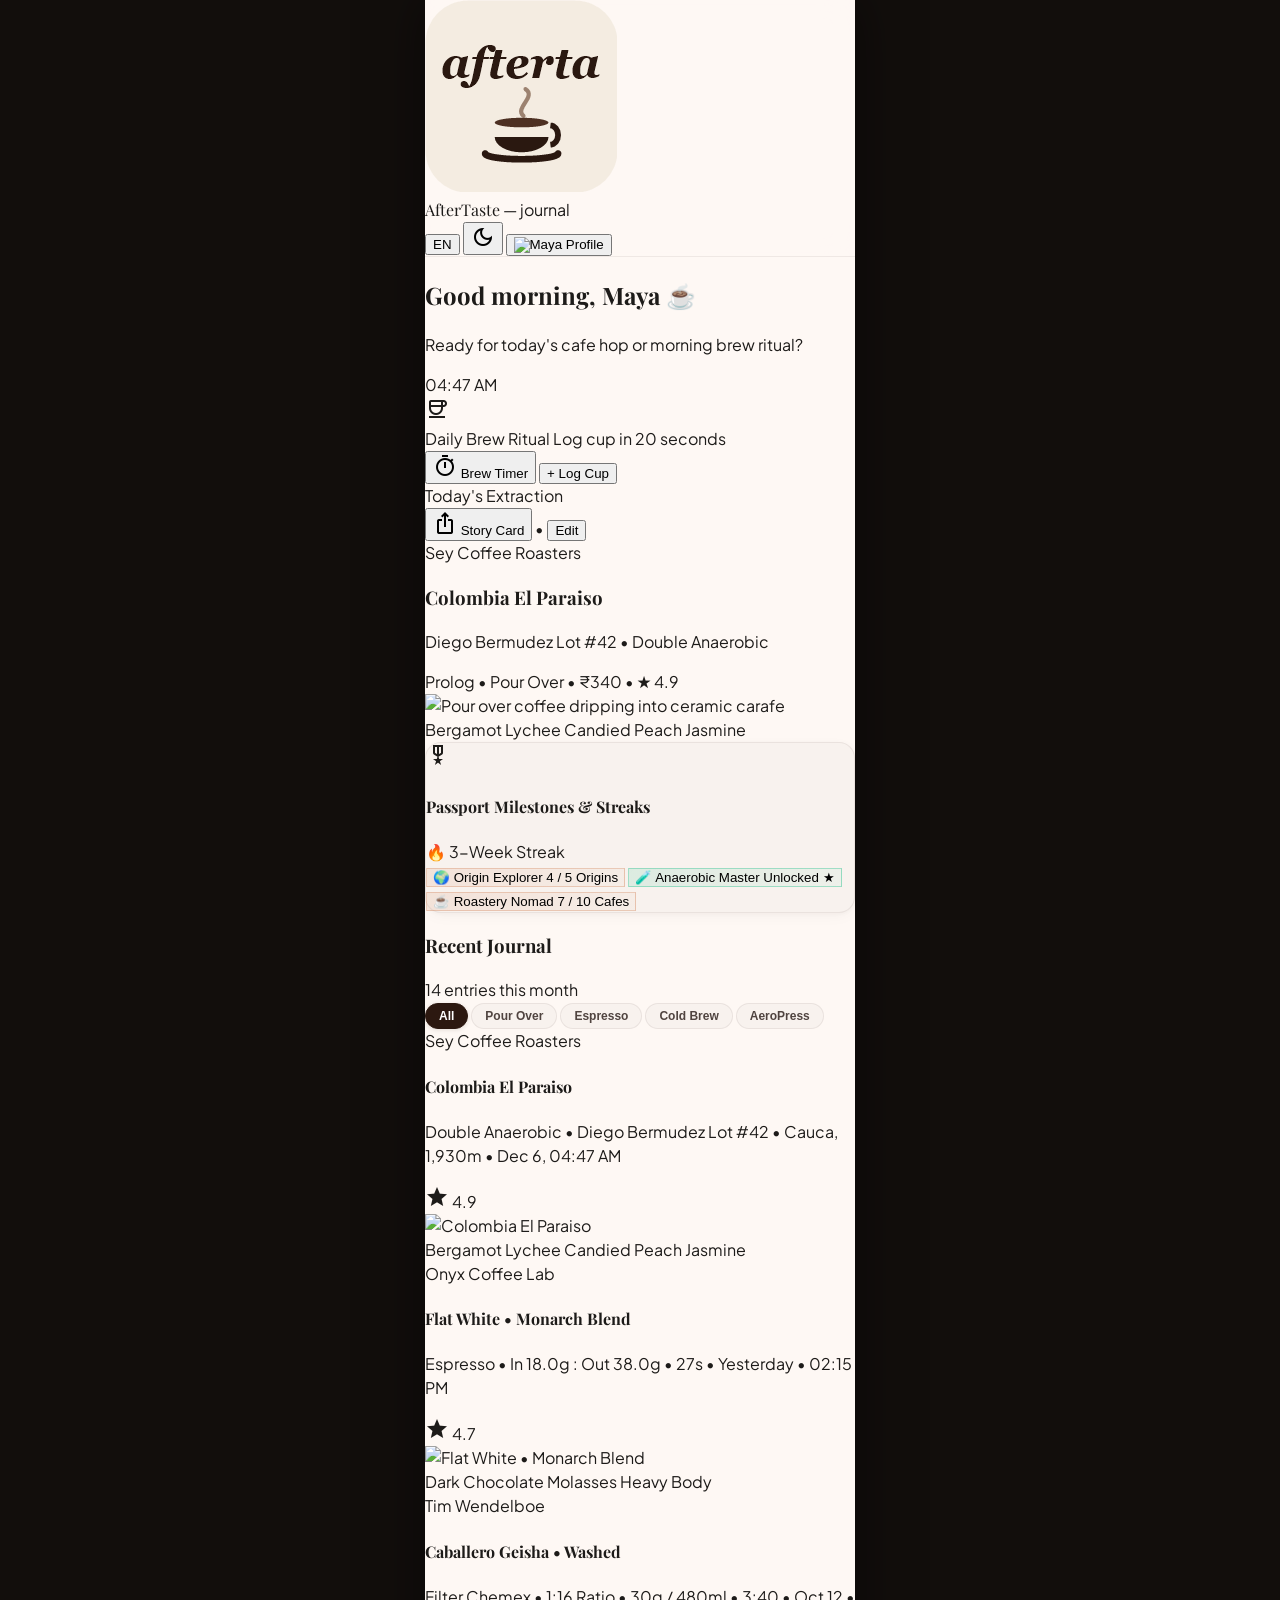
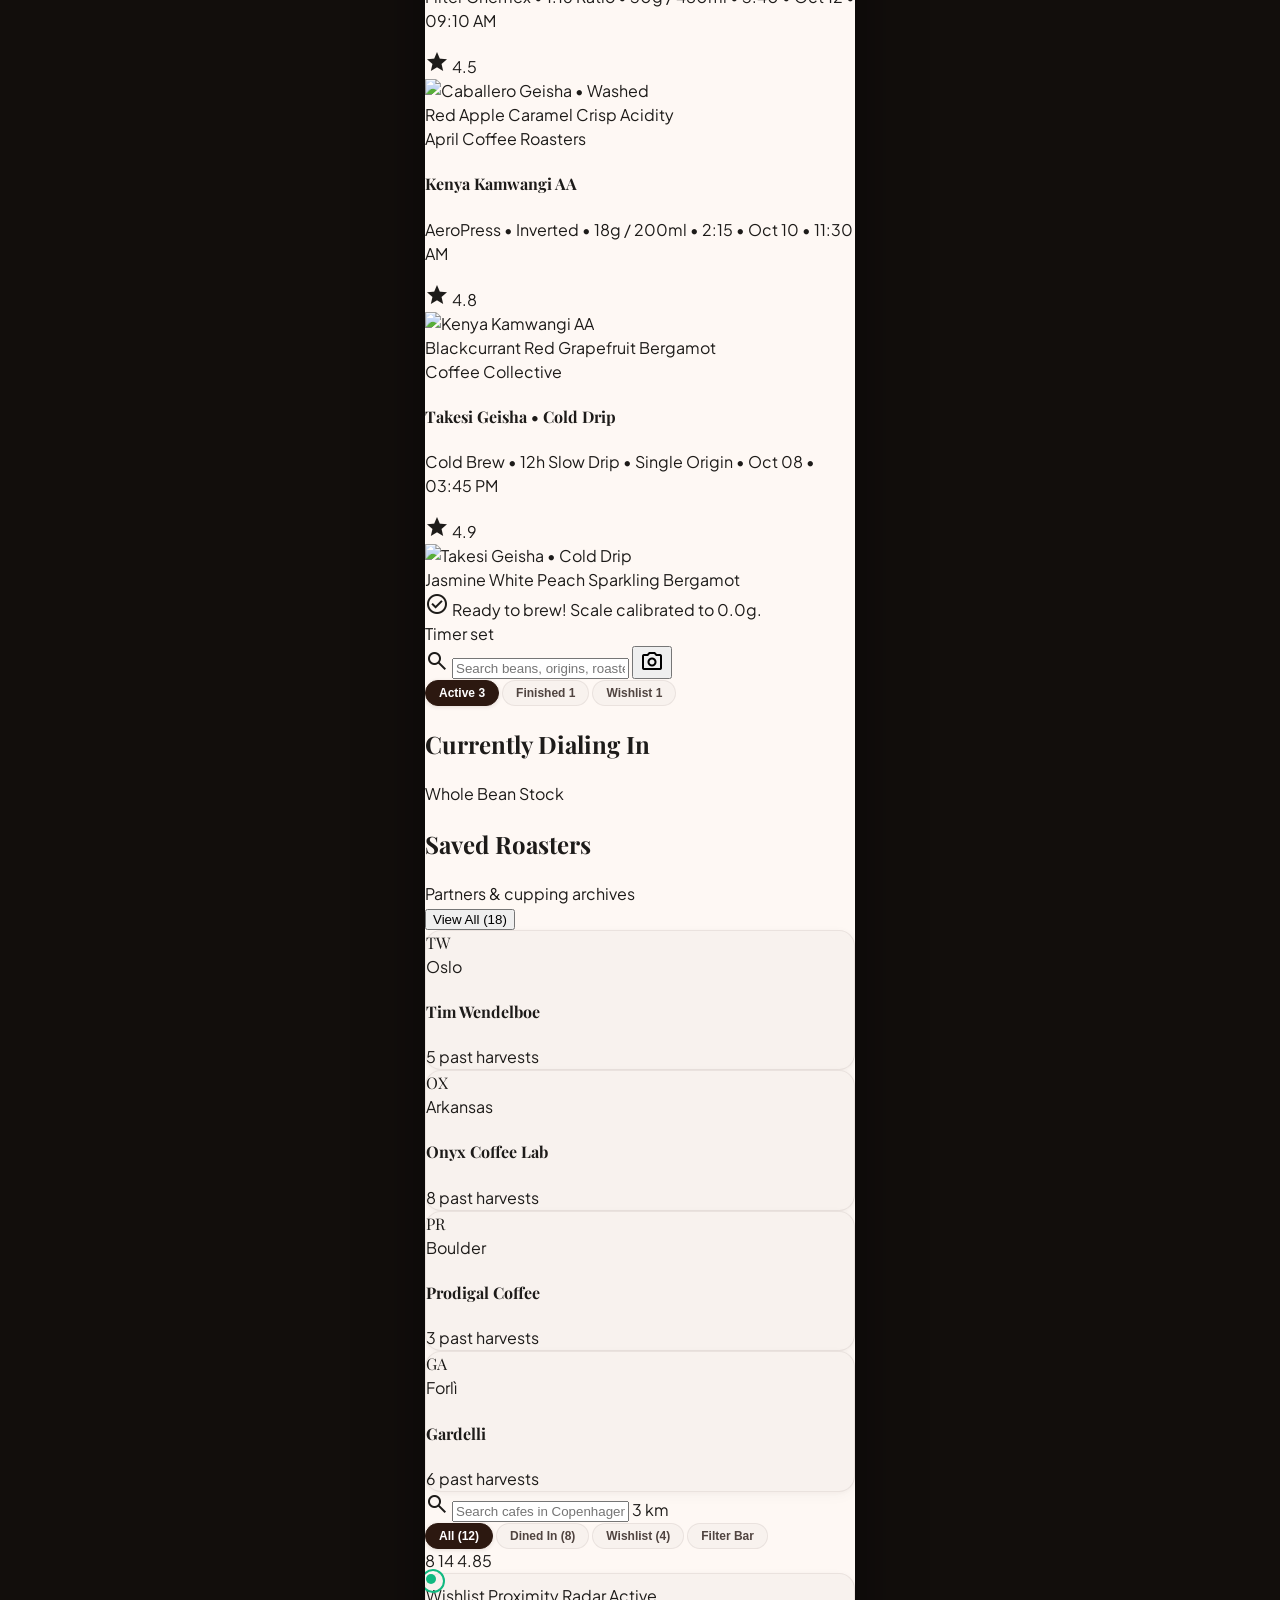
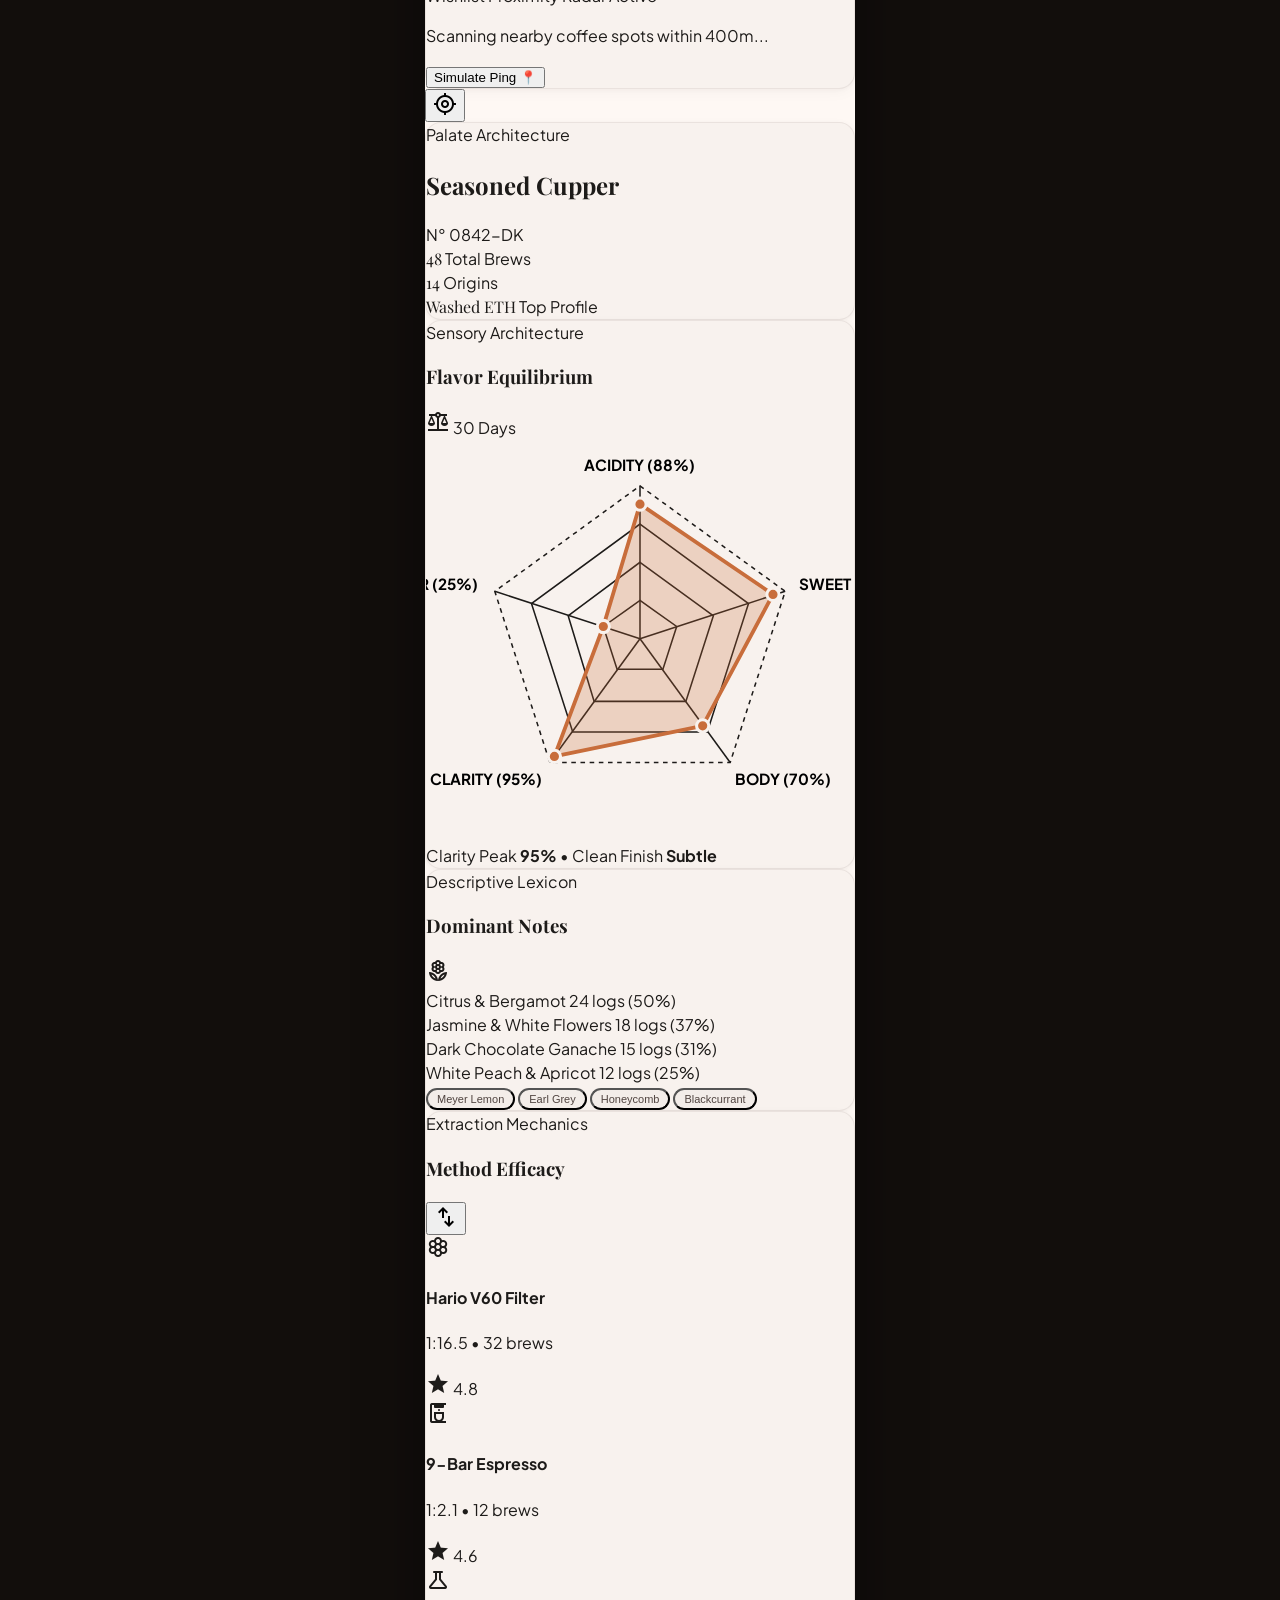
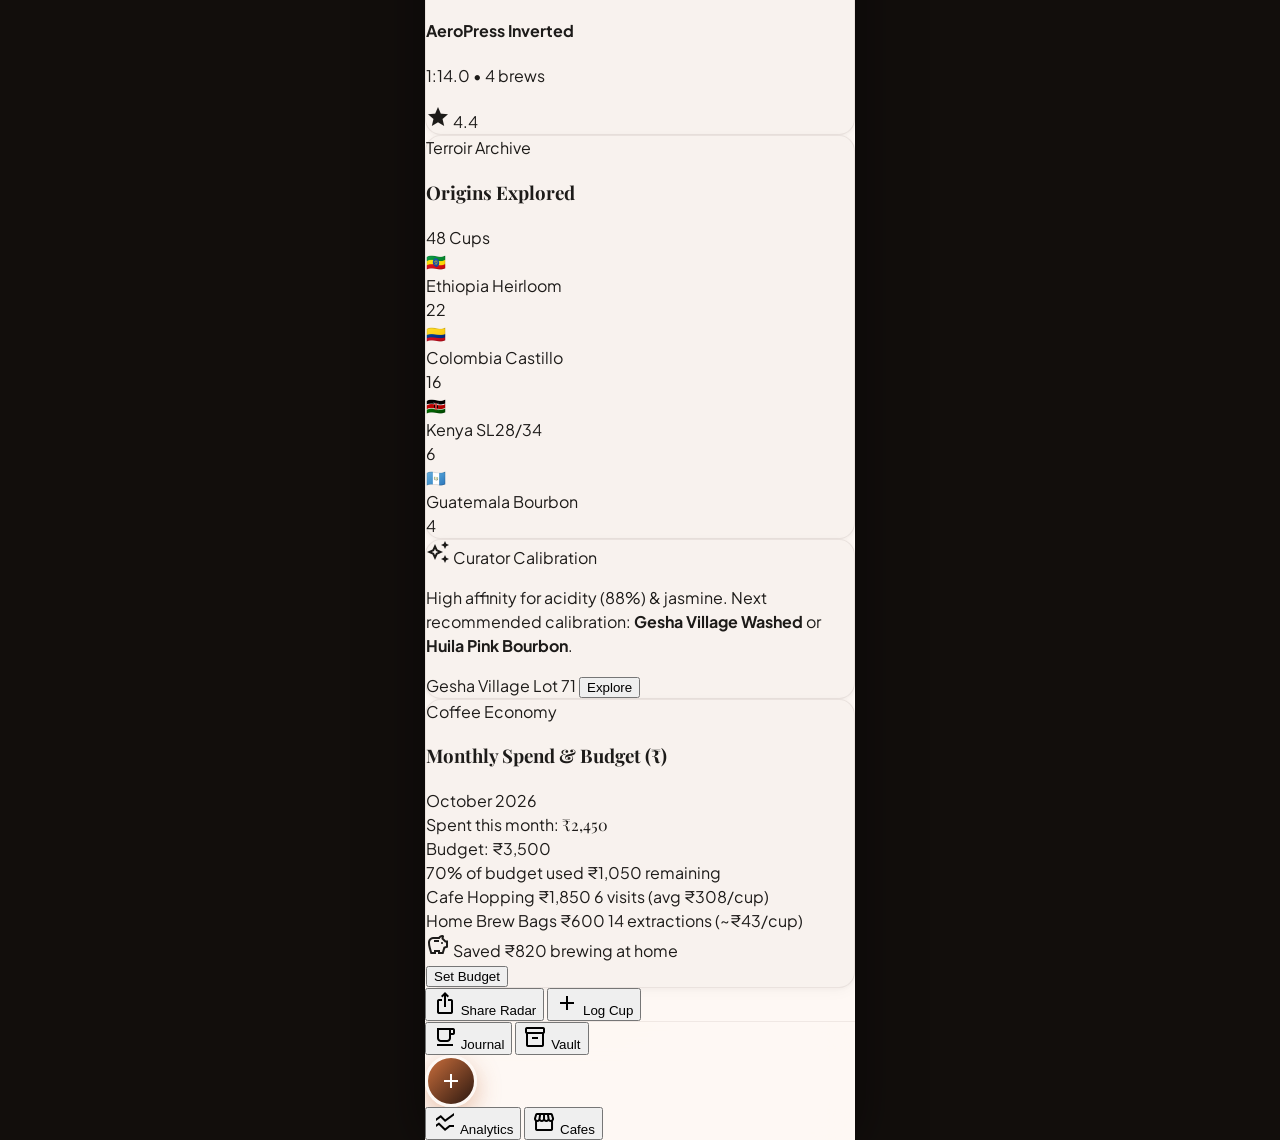
==== commit 47fc08d2: "feat: implement map view screen with offline openstreetmap support and location geofencing" ====
--- a/web/index.html
+++ b/web/index.html
@@ -4,11 +4,19 @@
   <meta charset="utf-8">
   <meta name="viewport" content="width=device-width, initial-scale=1.0, maximum-scale=1.0, user-scalable=no, viewport-fit=cover">
   <title>AfterTaste — Specialty Coffee Journal & Cafe Hopping Companion</title>
+  <link rel="icon" type="image/png" href="assets/logo.png">
   
   <!-- Google Fonts: Playfair Display (Artisanal Display) & Plus Jakarta Sans (Modern UI) -->
   <link rel="preconnect" href="https://fonts.googleapis.com">
   <link rel="preconnect" href="https://fonts.gstatic.com" crossorigin>
   <link href="https://fonts.googleapis.com/css2?family=Playfair+Display:ital,wght@0,400;0,500;0,600;0,700;1,400;1,600&family=Plus+Jakarta+Sans:ital,wght@0,300;0,400;0,500;0,600;0,700;0,800;1,400&family=Material+Symbols+Outlined:opsz,wght,FILL,GRAD@20..48,100..700,0..1,-50..200&display=swap" rel="stylesheet">
+  
+  <!-- Leaflet OpenStreetMap (100% Free Open Source Map - Zero API Keys Needed) -->
+  <link rel="stylesheet" href="https://unpkg.com/leaflet@1.9.4/dist/leaflet.css" integrity="sha256-p4NxAoJBhIIN+hmNHrzRCf9tD/miZyoHS5obTRR9BMY=" crossorigin=""/>
+  <script src="https://unpkg.com/leaflet@1.9.4/dist/leaflet.js" integrity="sha256-20nQCchB9co0qIjJZRGuk2/Z9VM+kNiyxNV1lvTlZBo=" crossorigin=""></script>
+  
+  <!-- Google Identity Services (Sign In with Google Client) -->
+  <script src="https://accounts.google.com/gsi/client" async defer></script>
   
   <!-- Tailwind CSS CDN -->
   <script src="https://cdn.tailwindcss.com"></script>
@@ -68,7 +76,7 @@
       <div class="h-14 px-4 flex items-center justify-between">
         <!-- Minimal Brand Title -->
         <div class="flex items-center gap-2">
-          <img alt="AfterTaste Brand Monogram" class="h-7 w-auto object-contain" src="https://lh3.googleusercontent.com/aida-public/[base64]">
+          <img alt="AfterTaste Brand Monogram" class="h-7 w-7 rounded-lg object-contain shadow-sm" src="assets/logo.png">
           <div class="flex items-baseline gap-1.5">
             <span class="font-serif text-lg font-bold tracking-tight text-primary">AfterTaste</span>
             <span id="topBarSubtitle" class="text-xs text-secondary font-medium">— journal</span>
@@ -121,18 +129,31 @@
               <span class="text-[11px] text-on-surface-variant">Log cup in 20 seconds</span>
             </div>
           </div>
-          <button id="quickLogBtn" onclick="triggerQuickLogWithToast()" class="px-3.5 py-1.5 rounded-lg bg-primary text-on-primary text-xs font-bold hover:bg-secondary transition-colors">
-            + Log Cup
-          </button>
+          <div class="flex items-center gap-1.5">
+            <button onclick="openModal('modal-brew-timer')" class="px-3 py-1.5 rounded-lg bg-surface border border-card-border text-primary text-xs font-semibold hover:border-secondary transition-colors flex items-center gap-1 shadow-sm" title="Launch Brew Timer">
+              <span class="material-symbols-outlined text-[15px] text-secondary">timer</span>
+              <span>Brew Timer</span>
+            </button>
+            <button id="quickLogBtn" onclick="triggerQuickLogWithToast()" class="px-3.5 py-1.5 rounded-lg bg-primary text-on-primary text-xs font-bold hover:bg-secondary transition-colors shadow-sm">
+              + Log Cup
+            </button>
+          </div>
         </div>
 
         <!-- Featured Brew: Today's Extraction (Clean Minimal Editorial) -->
         <div class="flex flex-col gap-2">
           <div class="flex items-center justify-between">
             <span class="text-[11px] uppercase tracking-wider text-on-surface-variant font-bold">Today's Extraction</span>
-            <button onclick="openModal('modal-log-brew')" class="text-xs text-secondary hover:underline font-medium">
-              Edit recipe
-            </button>
+            <div class="flex items-center gap-2">
+              <button onclick="openStoryCardModal('brew-1')" class="text-xs text-secondary hover:underline font-semibold flex items-center gap-1">
+                <span class="material-symbols-outlined text-[14px]">ios_share</span>
+                <span>Story Card</span>
+              </button>
+              <span class="text-on-surface-variant text-[10px]">•</span>
+              <button onclick="openModal('modal-log-brew')" class="text-xs text-on-surface-variant hover:text-primary font-medium">
+                Edit
+              </button>
+            </div>
           </div>
 
           <!-- Refined Master Card -->
@@ -147,7 +168,7 @@
                   <span>•</span>
                   <span>Pour Over</span>
                   <span>•</span>
-                  <span>52 DKK</span>
+                  <span class="text-secondary font-semibold">₹340</span>
                   <span>•</span>
                   <span class="text-primary font-bold">★ 4.9</span>
                 </div>
@@ -164,6 +185,40 @@
               <span class="px-2.5 py-0.5 rounded-full bg-surface text-[11px] text-on-surface font-medium border border-outline-variant/20">Candied Peach</span>
               <span class="px-2.5 py-0.5 rounded-full bg-surface text-[11px] text-on-surface font-medium border border-outline-variant/20">Jasmine</span>
             </div>
+          </div>
+        </div>
+
+        <!-- Feature 6: Tasting Milestones & Hopping Streaks -->
+        <div class="card-minimal p-3.5 flex flex-col gap-2.5">
+          <div class="flex items-center justify-between">
+            <div class="flex items-center gap-1.5">
+              <span class="material-symbols-outlined text-secondary text-[18px]">military_tech</span>
+              <h4 class="font-serif text-xs font-bold text-primary uppercase tracking-wider">Passport Milestones & Streaks</h4>
+            </div>
+            <span class="text-[10px] text-secondary font-bold bg-secondary/10 px-2 py-0.5 rounded-full">🔥 3-Week Streak</span>
+          </div>
+
+          <div class="grid grid-cols-3 gap-2">
+            <!-- Badge 1: Origin Connoisseur -->
+            <button onclick="showBadgeDetails('origin')" class="badge-connoisseur p-2 rounded-xl flex flex-col items-center text-center transition-transform active:scale-95">
+              <span class="text-base mb-1">🌍</span>
+              <span class="text-[10px] font-bold text-primary leading-tight">Origin Explorer</span>
+              <span class="text-[9px] text-secondary mt-0.5 font-medium">4 / 5 Origins</span>
+            </button>
+
+            <!-- Badge 2: Fermentation Alchemist -->
+            <button onclick="showBadgeDetails('process')" class="badge-unlocked p-2 rounded-xl flex flex-col items-center text-center transition-transform active:scale-95">
+              <span class="text-base mb-1">🧪</span>
+              <span class="text-[10px] font-bold text-primary leading-tight">Anaerobic Master</span>
+              <span class="text-[9px] text-emerald-600 font-bold mt-0.5">Unlocked ★</span>
+            </button>
+
+            <!-- Badge 3: Roastery Nomad -->
+            <button onclick="showBadgeDetails('nomad')" class="badge-connoisseur p-2 rounded-xl flex flex-col items-center text-center transition-transform active:scale-95">
+              <span class="text-base mb-1">☕</span>
+              <span class="text-[10px] font-bold text-primary leading-tight">Roastery Nomad</span>
+              <span class="text-[9px] text-secondary mt-0.5 font-medium">7 / 10 Cafes</span>
+            </button>
           </div>
         </div>
 
@@ -343,48 +398,36 @@
           </div>
         </div>
 
-        <!-- Interactive Nordic Cartography Card -->
-        <div class="relative w-full h-64 rounded-2xl overflow-hidden shadow-sm bg-[#F4ECE6] dark:bg-[#1a120e] border border-card-border">
-          <!-- Vector Map Canvas (Artisanal Copenhagen Warm Tones) -->
-          <svg class="absolute inset-0 w-full h-full object-cover" fill="none" viewBox="0 0 400 300" xmlns="http://www.w3.org/2000/svg">
-            <!-- Land Mass & Warm Ground -->
-            <rect fill="#F4ECE6" height="300" width="400"></rect>
-            <!-- Canals and Waterways in muted soft slate slate-caramel -->
-            <path d="M-20 60 C80 90, 160 30, 240 70 C310 100, 370 60, 420 85 L420 120 C360 95, 290 140, 210 100 C150 70, 70 120, -20 90 Z" fill="#E2D4C8" opacity="0.6"></path>
-            <path d="M280 0 C300 70, 310 150, 290 300 L320 300 C340 150, 330 60, 310 0 Z" fill="#E2D4C8" opacity="0.5"></path>
-            <!-- Parks / Green Reserves in muted sage tint -->
-            <path d="M40 180 C60 170, 120 175, 130 210 C140 240, 90 270, 50 250 C20 230, 25 190, 40 180 Z" fill="#CBEBC3" fill-opacity="0.35"></path>
-            <path d="M240 200 C270 190, 340 195, 360 230 C340 260, 270 270, 240 240 Z" fill="#CBEBC3" fill-opacity="0.35"></path>
-            <!-- Urban Blocks & Secondary Roads -->
-            <path d="M-10 140 L410 150" stroke="#EDE2D8" stroke-linecap="round" stroke-width="14"></path>
-            <path d="M90 -10 L110 310" stroke="#EDE2D8" stroke-linecap="round" stroke-width="12"></path>
-            <path d="M190 -10 L180 310" stroke="#EDE2D8" stroke-linecap="round" stroke-width="16"></path>
-            <path d="M20 70 L390 260" stroke="#EDE2D8" stroke-linecap="round" stroke-width="10"></path>
-            <path d="M-10 240 L300 210" stroke="#EDE2D8" stroke-width="8"></path>
-            <!-- Primary Arterials (Espresso Warm Tint) -->
-            <path d="M10 145 C120 150, 210 170, 390 140" stroke="#74584E" stroke-dasharray="4 4" stroke-opacity="0.22" stroke-width="3"></path>
-            <path d="M185 0 C180 120, 195 210, 180 300" stroke="#74584E" stroke-opacity="0.25" stroke-width="3"></path>
-          </svg>
-
-          <!-- User Live Location Pulse Dot -->
-          <div class="absolute left-[38%] top-[55%] -translate-x-1/2 -translate-y-1/2 flex items-center justify-center pointer-events-none">
-            <span class="w-6 h-6 rounded-full bg-secondary/20 animate-ping absolute"></span>
-            <span class="w-3.5 h-3.5 rounded-full bg-surface-container-lowest shadow-md flex items-center justify-center">
-              <span class="w-2 h-2 rounded-full bg-secondary"></span>
-            </span>
-          </div>
-
-          <!-- Dynamic Interactive Map Pins Overlay -->
-          <div id="mapPinsContainer" class="absolute inset-0">
-            <!-- Dynamically populated by renderCafesScreen() -->
-          </div>
-
-          <!-- Floating Recenter Control -->
-          <div class="absolute top-2.5 right-2.5 z-20">
-            <button aria-label="Recenter Map" onclick="recenterMap()" class="w-8 h-8 rounded-lg bg-surface-container-lowest/90 backdrop-blur text-on-surface flex items-center justify-center shadow-sm hover:bg-surface transition-colors" title="Recenter Map">
+        <!-- Feature 5: Wishlist Proximity Radar -->
+        <div class="card-minimal p-3 flex items-center justify-between gap-3 border border-emerald-500/20 bg-emerald-50/40 dark:bg-emerald-950/20">
+          <div class="flex items-center gap-2.5 min-w-0">
+            <div class="radar-ring shrink-0"></div>
+            <div class="min-w-0">
+              <div class="flex items-center gap-1.5">
+                <span class="text-[10px] font-bold uppercase tracking-wider text-emerald-700 dark:text-emerald-400">Wishlist Proximity Radar</span>
+                <span class="text-[9px] px-1.5 py-0.2 rounded bg-emerald-100 dark:bg-emerald-900 text-emerald-800 dark:text-emerald-200 font-bold">Active</span>
+              </div>
+              <p id="proximityAlertText" class="text-[11px] text-on-surface-variant truncate mt-0.5">Scanning nearby coffee spots within 400m...</p>
+            </div>
+          </div>
+          <button onclick="simulateWishlistProximityAlert()" class="px-2.5 py-1 rounded-lg bg-emerald-600 hover:bg-emerald-700 text-white text-[10px] font-bold shrink-0 transition-colors shadow-sm">
+            Simulate Ping 📍
+          </button>
+        </div>
+
+        <!-- Interactive OpenStreetMap (Leaflet.js - 100% Free & Open Source) -->
+        <div class="relative w-full h-72 rounded-2xl overflow-hidden shadow-sm bg-[#F4ECE6] dark:bg-[#1a120e] border border-card-border">
+          <div id="osmMap" class="w-full h-full z-10"></div>
+          
+          <!-- Recenter Floating Button -->
+          <div class="absolute top-2.5 right-2.5 z-[500]">
+            <button aria-label="Center on My Location" onclick="recenterMap()" class="w-8 h-8 rounded-lg bg-surface/90 backdrop-blur text-primary flex items-center justify-center shadow-md border border-card-border hover:bg-surface transition-colors" title="Center on My Location">
               <span class="material-symbols-outlined text-[16px]">my_location</span>
             </button>
           </div>
+          
+          <!-- Hidden fallback for legacy pin container -->
+          <div id="mapPinsContainer" class="hidden"></div>
         </div>
 
         <!-- Cafe Cards & Detailed Dining Dossiers -->
@@ -673,6 +716,64 @@
           </div>
         </div>
 
+        <!-- Feature 3: Coffee Spend Analytics & Monthly Budget Tracker (₹ INR) -->
+        <div class="card-minimal p-4 flex flex-col gap-3">
+          <div class="flex items-center justify-between">
+            <div>
+              <span class="text-[10px] text-secondary uppercase font-bold tracking-wider">Coffee Economy</span>
+              <h3 class="font-serif text-base font-bold text-primary">Monthly Spend & Budget (₹)</h3>
+            </div>
+            <span class="px-2 py-0.5 rounded-full bg-surface-container text-primary font-bold text-xs">October 2026</span>
+          </div>
+
+          <!-- Total Spent vs Budget Bar -->
+          <div class="flex flex-col gap-1.5 p-3 rounded-xl bg-surface-container/40 border border-card-border">
+            <div class="flex justify-between items-baseline">
+              <div>
+                <span class="text-xs text-on-surface-variant">Spent this month:</span>
+                <span id="spendTotalDisplay" class="font-serif text-lg font-bold text-primary ml-1">₹2,450</span>
+              </div>
+              <div class="text-right">
+                <span class="text-[11px] text-on-surface-variant">Budget: </span>
+                <span id="spendBudgetDisplay" class="text-xs font-bold text-secondary">₹3,500</span>
+              </div>
+            </div>
+            <!-- Progress Bar -->
+            <div class="h-2 w-full bg-surface-container-highest rounded-full overflow-hidden">
+              <div id="spendProgressBar" class="h-full bg-secondary rounded-full transition-all duration-500" style="width: 70%;"></div>
+            </div>
+            <div class="flex justify-between text-[10px] text-on-surface-variant pt-0.5">
+              <span>70% of budget used</span>
+              <span class="text-emerald-600 font-semibold">₹1,050 remaining</span>
+            </div>
+          </div>
+
+          <!-- Breakdown Grid -->
+          <div class="grid grid-cols-2 gap-2 text-xs">
+            <div class="p-2.5 rounded-xl bg-surface-container/30 border border-card-border flex flex-col gap-0.5">
+              <span class="text-[10px] uppercase font-semibold text-secondary">Cafe Hopping</span>
+              <span class="font-bold text-primary text-sm">₹1,850</span>
+              <span class="text-[10px] text-on-surface-variant">6 visits (avg ₹308/cup)</span>
+            </div>
+            <div class="p-2.5 rounded-xl bg-surface-container/30 border border-card-border flex flex-col gap-0.5">
+              <span class="text-[10px] uppercase font-semibold text-secondary">Home Brew Bags</span>
+              <span class="font-bold text-primary text-sm">₹600</span>
+              <span class="text-[10px] text-on-surface-variant">14 extractions (~₹43/cup)</span>
+            </div>
+          </div>
+
+          <!-- Savings Badge & Quick Budget Stepper -->
+          <div class="flex items-center justify-between pt-1 border-t border-card-border text-xs">
+            <div class="flex items-center gap-1.5 text-emerald-600 font-semibold text-[11px]">
+              <span class="material-symbols-outlined text-[15px]">savings</span>
+              <span>Saved ₹820 brewing at home</span>
+            </div>
+            <button onclick="adjustCoffeeBudgetPrompt()" class="text-secondary hover:underline text-[11px] font-bold">
+              Set Budget
+            </button>
+          </div>
+        </div>
+
         <!-- 7. INTERACTIVE EXPORT & QUICK ACTION BUTTONS -->
         <div class="flex items-center justify-between gap-2.5 pt-1 pb-2">
           <button onclick="shareRadarCard()" class="flex-1 flex items-center justify-center gap-1.5 px-3 py-2 rounded-xl bg-surface-container text-on-surface text-xs font-semibold hover:bg-surface-container-high active:scale-95 transition-all">
@@ -760,11 +861,24 @@
                 </span>
               </div>
               <h2 class="font-serif text-2xl font-bold text-primary tracking-tight">Log Cafe Experience</h2>
-              <div id="logCafeLocationPill" onclick="cycleSampleCafes()" class="mt-2 flex items-center gap-1.5 bg-surface-container-low px-3 py-1.5 rounded-lg border border-outline-variant/30 text-on-surface w-fit cursor-pointer hover:bg-surface-container transition-colors shadow-sm">
-                <span class="material-symbols-outlined text-[16px] text-secondary">location_on</span>
-                <span id="logSelectedCafeName" class="text-xs font-semibold text-primary">Prolog Coffee Bar</span>
-                <span id="logSelectedCafeCity" class="text-xs text-on-surface-variant">• Copenhagen</span>
-                <span class="material-symbols-outlined text-[14px] text-secondary ml-1">expand_more</span>
+              <div class="mt-2 flex items-center gap-2">
+                <div class="relative flex items-center bg-surface-container-low px-2.5 py-1.5 rounded-xl border border-card-border text-on-surface shadow-sm">
+                  <span class="material-symbols-outlined text-[16px] text-secondary mr-1.5">location_on</span>
+                  <select id="logCafeSelect" onchange="onCafeDropdownSelect(this.value)" class="bg-transparent text-xs font-semibold text-primary outline-none cursor-pointer pr-6 appearance-none max-w-[240px]">
+                    <option value="Prolog Coffee Bar">Prolog Coffee Bar • Copenhagen</option>
+                    <option value="April Coffee Store">April Coffee Store • Ryesgade</option>
+                    <option value="The Coffee Collective">The Coffee Collective • Jægersborggade</option>
+                    <option value="Democratic Coffee">Democratic Coffee • Central</option>
+                    <option value="Blue Tokai Coffee Roasters">Blue Tokai Coffee • Delhi / Mumbai</option>
+                    <option value="Subko Specialty Coffee">Subko Coffee • Bandra / Mumbai</option>
+                    <option value="Roastery Coffee House">Roastery Coffee House • Hyderabad</option>
+                    <option value="Araku Coffee">Araku Coffee • Indiranagar / Bengaluru</option>
+                  </select>
+                  <span class="material-symbols-outlined text-[16px] text-secondary pointer-events-none absolute right-2">expand_more</span>
+                </div>
+                <!-- Hidden elements for app.js references -->
+                <span id="logSelectedCafeName" class="hidden">Prolog Coffee Bar</span>
+                <span id="logSelectedCafeCity" class="hidden">• Copenhagen</span>
               </div>
             </div>
             <div class="w-11 h-11 rounded-full bg-surface-container-high flex items-center justify-center text-primary shadow-sm flex-shrink-0">
@@ -836,10 +950,17 @@
                 <span class="px-2 py-0.5 rounded-full bg-[#cbebc3] dark:bg-[#334d2f] text-[#334d2f] dark:text-[#cbebc3] text-[10px] font-semibold">
                   Light Roast • Floral
                 </span>
-                <span onclick="cycleSampleBeans()" class="ml-auto flex items-center text-secondary text-[10px] font-semibold cursor-pointer hover:underline">
-                  <span>Ask Barista / Switch</span>
-                  <span class="material-symbols-outlined text-[14px] ml-0.5">unfold_more</span>
-                </span>
+                <div class="relative ml-auto">
+                  <select id="logBeanSelect" onchange="onBeanDropdownSelect(this.value)" class="bg-surface-container/80 border border-card-border rounded-lg px-2 py-0.5 text-[10px] font-semibold text-secondary outline-none cursor-pointer pr-5 appearance-none">
+                    <option value="Ethiopia Gesha Village">Ethiopia Gesha Village</option>
+                    <option value="Sey Colombia El Paraiso">Sey Colombia El Paraiso</option>
+                    <option value="April Kenya AA Nyeri">April Kenya AA Nyeri</option>
+                    <option value="Tim Wendelboe Caballero">Tim Wendelboe Caballero</option>
+                    <option value="Blue Tokai Attikan Estate">Blue Tokai Attikan Estate</option>
+                    <option value="Subko Ratnagiri Estate">Subko Ratnagiri Estate</option>
+                  </select>
+                  <span class="material-symbols-outlined text-[14px] text-secondary pointer-events-none absolute right-1 top-1/2 -translate-y-1/2">expand_more</span>
+                </div>
               </div>
             </div>
           </section>
@@ -879,24 +1000,36 @@
               </div>
             </div>
 
-            <!-- Price & Milk Row -->
+            <!-- Price & Milk Row (Rupees ₹ & Dropdowns) -->
             <div class="grid grid-cols-2 gap-2.5">
-              <div class="bg-surface-container-low rounded-xl p-2.5 flex items-center gap-2.5 shadow-sm border border-outline-variant/30">
-                <div class="w-9 h-9 rounded-lg bg-surface-container-highest flex items-center justify-center text-secondary flex-shrink-0">
-                  <span class="material-symbols-outlined text-[18px]">payments</span>
-                </div>
-                <div class="flex flex-col min-w-0">
-                  <span class="text-[10px] text-on-surface-variant uppercase font-medium">Price Paid</span>
-                  <span id="logPriceDisplay" class="text-xs font-bold text-on-surface truncate">55 DKK <span class="text-on-surface-variant font-normal text-[10px]">(~$8)</span></span>
-                </div>
-              </div>
-              <div class="bg-surface-container-low rounded-xl p-2.5 flex items-center gap-2.5 shadow-sm border border-outline-variant/30">
-                <div class="w-9 h-9 rounded-lg bg-surface-container-highest flex items-center justify-center text-secondary flex-shrink-0">
+              <div class="bg-surface-container-low rounded-xl p-2.5 flex items-center gap-2.5 shadow-sm border border-card-border">
+                <div class="w-9 h-9 rounded-lg bg-surface-container flex items-center justify-center text-secondary font-bold text-sm shrink-0">
+                  ₹
+                </div>
+                <div class="flex flex-col min-w-0 flex-1">
+                  <span class="text-[10px] text-on-surface-variant uppercase font-medium">Price (₹ INR)</span>
+                  <div class="flex items-center gap-0.5">
+                    <span class="text-xs font-bold text-primary">₹</span>
+                    <input id="logPriceInput" type="number" min="0" step="10" value="350" oninput="updatePriceDisplay(this.value)" class="w-16 bg-transparent text-xs font-bold text-primary outline-none py-0.5 border-b border-card-border focus:border-secondary">
+                  </div>
+                  <span id="logPriceDisplay" class="hidden">₹350</span>
+                </div>
+              </div>
+              <div class="bg-surface-container-low rounded-xl p-2.5 flex items-center gap-2.5 shadow-sm border border-card-border">
+                <div class="w-9 h-9 rounded-lg bg-surface-container flex items-center justify-center text-secondary shrink-0">
                   <span class="material-symbols-outlined text-[18px]">water_bottle</span>
                 </div>
-                <div class="flex flex-col min-w-0">
+                <div class="flex flex-col min-w-0 flex-1">
                   <span class="text-[10px] text-on-surface-variant uppercase font-medium">Milk Option</span>
-                  <span class="text-xs font-bold text-on-surface truncate">Oat (Oatly Barista)</span>
+                  <div class="relative">
+                    <select id="logMilkSelect" class="w-full bg-transparent text-xs font-semibold text-primary outline-none cursor-pointer appearance-none pr-4">
+                      <option value="Oat (Oatly Barista)">Oat Milk</option>
+                      <option value="Whole Dairy Milk">Whole Dairy</option>
+                      <option value="Almond Milk">Almond</option>
+                      <option value="None (Black / Filter)">None (Black)</option>
+                    </select>
+                    <span class="material-symbols-outlined text-[14px] text-secondary pointer-events-none absolute right-0 top-1/2 -translate-y-1/2">expand_more</span>
+                  </div>
                 </div>
               </div>
             </div>
@@ -1144,12 +1277,39 @@
           </button>
         </div>
 
-        <div class="flex items-center gap-3 p-3 rounded-xl bg-surface-container">
-          <img src="https://images.unsplash.com/photo-1534528741775-53994a69daeb?auto=format&fit=crop&w=200&q=80" alt="Maya" class="w-14 h-14 rounded-full object-cover border-2 border-secondary">
-          <div>
-            <h4 class="font-serif text-base font-bold text-primary">Maya Lindqvist</h4>
-            <span class="text-xs text-secondary font-semibold">Copenhagen Cupper • N° 0842-DK</span>
-            <p class="text-[11px] text-on-surface-variant mt-0.5">maya.coffee@aftertaste.app</p>
+        <!-- Google Sign-In & Profile Card -->
+        <div id="googleAccountSection" class="p-3.5 rounded-xl bg-surface-container flex flex-col gap-3 border border-card-border">
+          <div id="googleSignedInCard" class="flex items-center justify-between">
+            <div class="flex items-center gap-3">
+              <img id="userGoogleAvatar" src="https://images.unsplash.com/photo-1534528741775-53994a69daeb?auto=format&fit=crop&w=200&q=80" alt="Google Profile" class="w-12 h-12 rounded-full object-cover border-2 border-secondary">
+              <div>
+                <div class="flex items-center gap-1.5">
+                  <h4 id="userGoogleName" class="font-serif text-sm font-bold text-primary">Maya Lindqvist</h4>
+                  <span class="text-[9px] px-1.5 py-0.5 rounded bg-emerald-100 text-emerald-800 dark:bg-emerald-950 dark:text-emerald-300 font-bold uppercase tracking-wider">Google</span>
+                </div>
+                <p id="userGoogleEmail" class="text-[11px] text-on-surface-variant">maya.coffee@gmail.com</p>
+                <div class="flex items-center gap-1 text-[10px] text-secondary font-medium mt-0.5">
+                  <span class="material-symbols-outlined text-[13px]">cloud_done</span>
+                  <span id="googleSyncStatus">Cloud Sync Active</span>
+                </div>
+              </div>
+            </div>
+            <button onclick="handleGoogleSignOut()" class="text-xs text-rose-500 hover:underline font-semibold px-2 py-1" title="Sign out">
+              Sign Out
+            </button>
+          </div>
+
+          <div id="googleSignedOutCard" class="hidden flex flex-col items-center gap-2.5 py-2">
+            <p class="text-xs text-on-surface-variant text-center">Sign in with Google to backup your cuppings, vault, and tasting passport across devices.</p>
+            <button onclick="handleGoogleSignIn()" class="flex items-center justify-center gap-2 px-4 py-2.5 rounded-xl bg-surface border border-card-border text-on-surface text-xs font-semibold shadow-sm hover:bg-surface-container transition-all active:scale-95">
+              <svg class="w-4 h-4" viewBox="0 0 24 24">
+                <path fill="#4285F4" d="M22.56 12.25c0-.78-.07-1.53-.2-2.25H12v4.26h5.92c-.26 1.37-1.04 2.53-2.21 3.31v2.77h3.57c2.08-1.92 3.28-4.74 3.28-8.09z"/>
+                <path fill="#34A853" d="M12 23c2.97 0 5.46-.98 7.28-2.66l-3.57-2.77c-.98.66-2.23 1.06-3.71 1.06-2.86 0-5.29-1.93-6.16-4.53H2.18v2.84C3.99 20.53 7.7 23 12 23z"/>
+                <path fill="#FBBC05" d="M5.84 14.09c-.22-.66-.35-1.36-.35-2.09s.13-1.43.35-2.09V7.06H2.18C1.43 8.55 1 10.22 1 12s.43 3.45 1.18 4.94l2.85-2.22.81-.63z"/>
+                <path fill="#EA4335" d="M12 5.38c1.62 0 3.06.56 4.21 1.64l3.15-3.15C17.45 2.09 14.97 1 12 1 7.7 1 3.99 3.47 2.18 7.06l3.66 2.84c.87-2.6 3.3-4.52 6.16-4.52z"/>
+              </svg>
+              <span>Sign in with Google</span>
+            </button>
           </div>
         </div>
 
--- a/web/styles.css
+++ b/web/styles.css
@@ -391,3 +391,51 @@
     box-shadow: 0 0 0 0 rgba(200, 109, 59, 0);
   }
 }
+
+/* Feature 1: Brew Timer Circle & Accents */
+.timer-dial {
+  background: radial-gradient(circle, var(--surface-container-low) 60%, var(--surface-container) 100%);
+  box-shadow: inset 0 2px 8px rgba(0,0,0,0.06), 0 4px 12px rgba(0,0,0,0.04);
+}
+
+/* Feature 2: Story Card Styling */
+.story-card-preview {
+  background: linear-gradient(145deg, #1f140e 0%, #120a06 100%);
+  border: 1px solid rgba(200, 109, 59, 0.25);
+  box-shadow: 0 16px 36px -8px rgba(0,0,0,0.6);
+}
+
+/* Feature 5: Proximity Radar Ping */
+.radar-ring {
+  width: 10px;
+  height: 10px;
+  border-radius: 50%;
+  background-color: #10b981;
+  position: relative;
+}
+.radar-ring::after {
+  content: '';
+  position: absolute;
+  top: -5px;
+  left: -5px;
+  width: 20px;
+  height: 20px;
+  border-radius: 50%;
+  border: 2px solid #10b981;
+  animation: radarPing 2s infinite ease-out;
+}
+@keyframes radarPing {
+  0% { transform: scale(0.5); opacity: 1; }
+  100% { transform: scale(2.2); opacity: 0; }
+}
+
+/* Feature 6: Gamification Badges */
+.badge-connoisseur {
+  background: linear-gradient(135deg, rgba(200, 109, 59, 0.12), rgba(200, 109, 59, 0.04));
+  border: 1px solid rgba(200, 109, 59, 0.28);
+}
+.badge-unlocked {
+  background: linear-gradient(135deg, rgba(16, 185, 129, 0.12), rgba(16, 185, 129, 0.04));
+  border: 1px solid rgba(16, 185, 129, 0.35);
+}
+
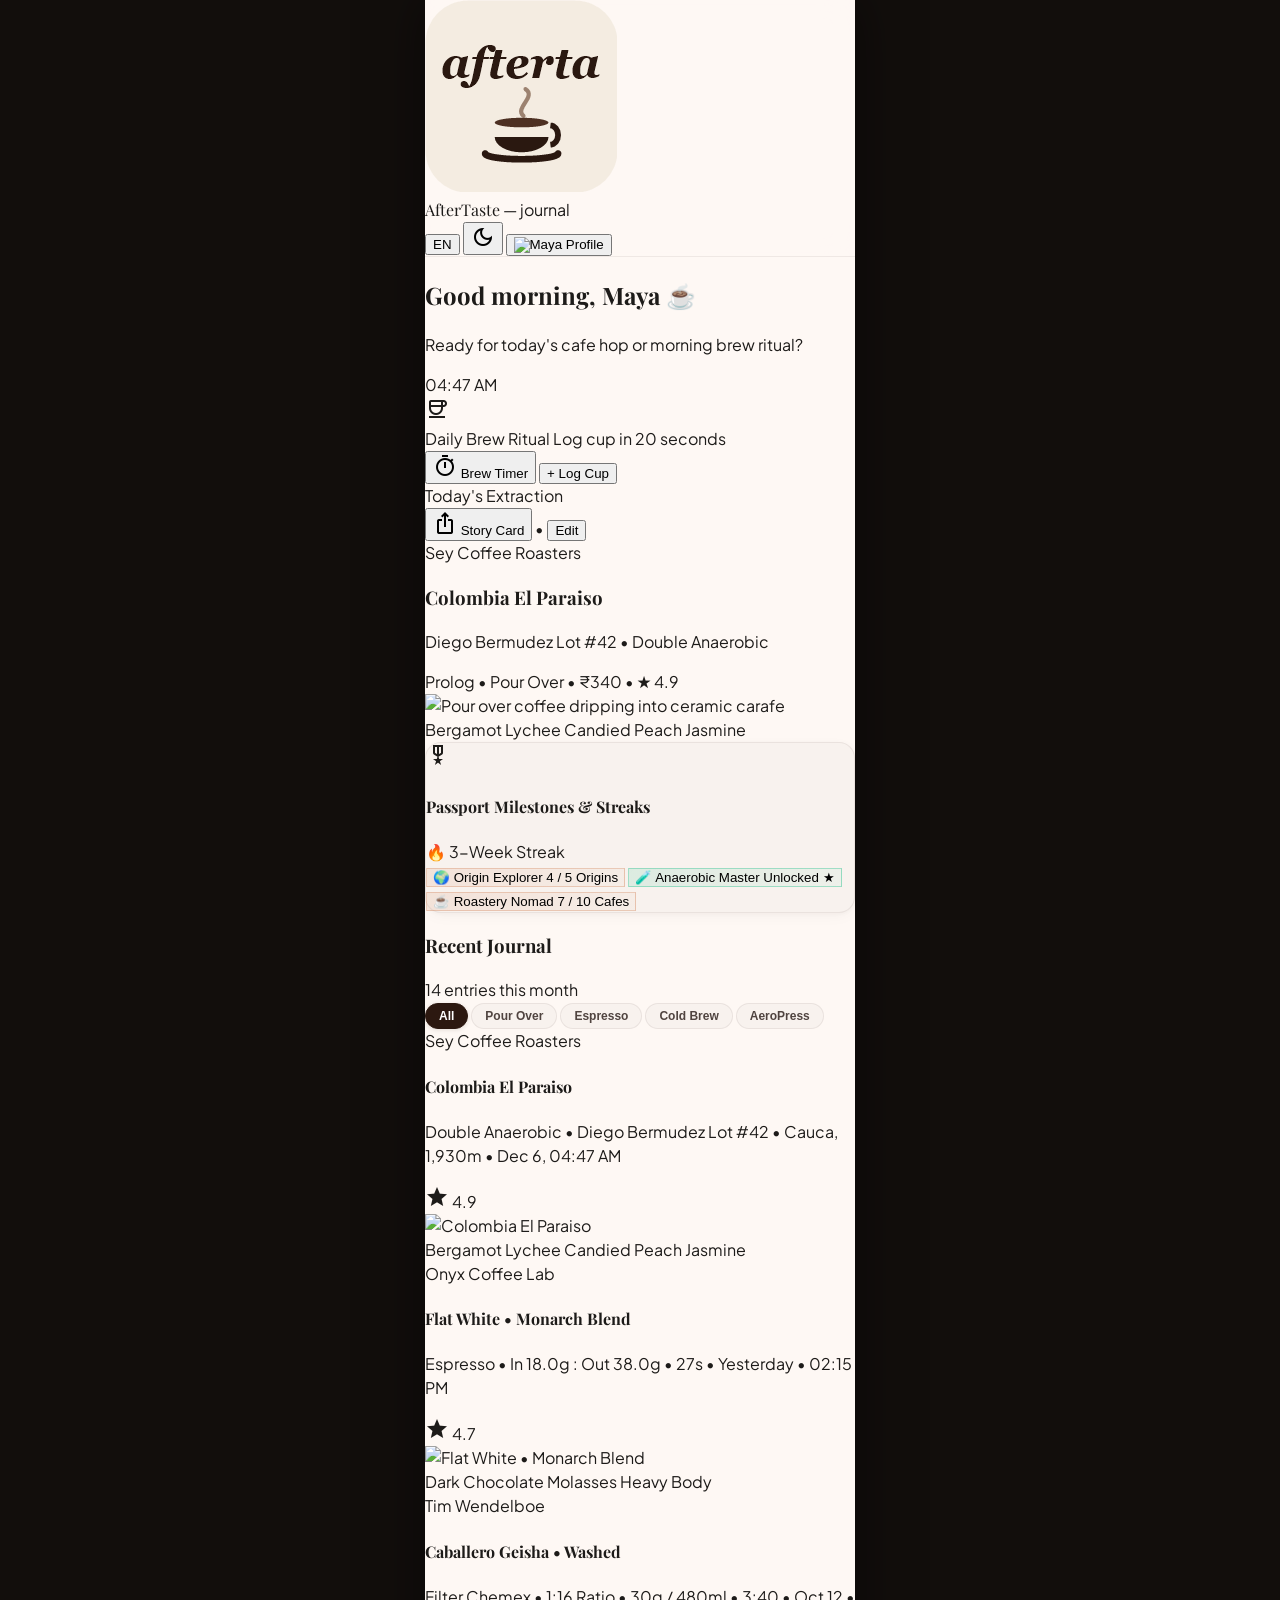
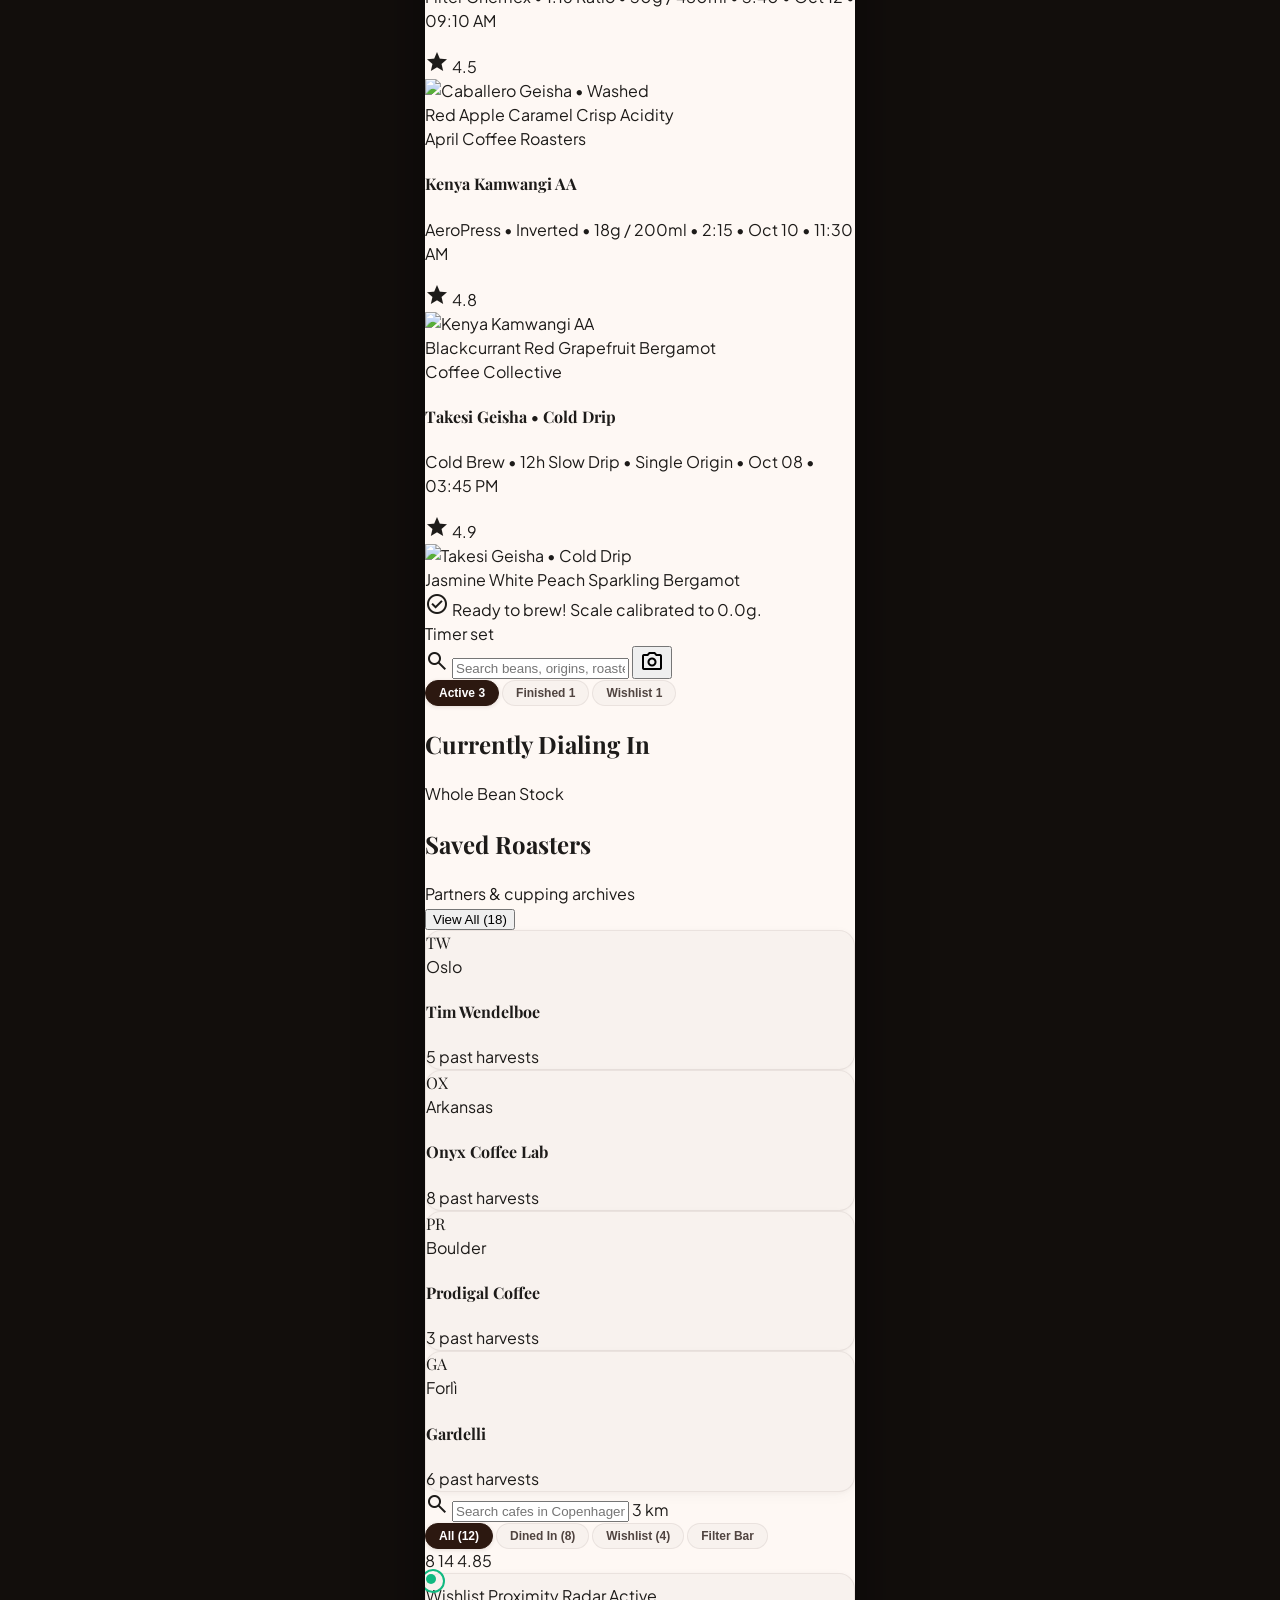
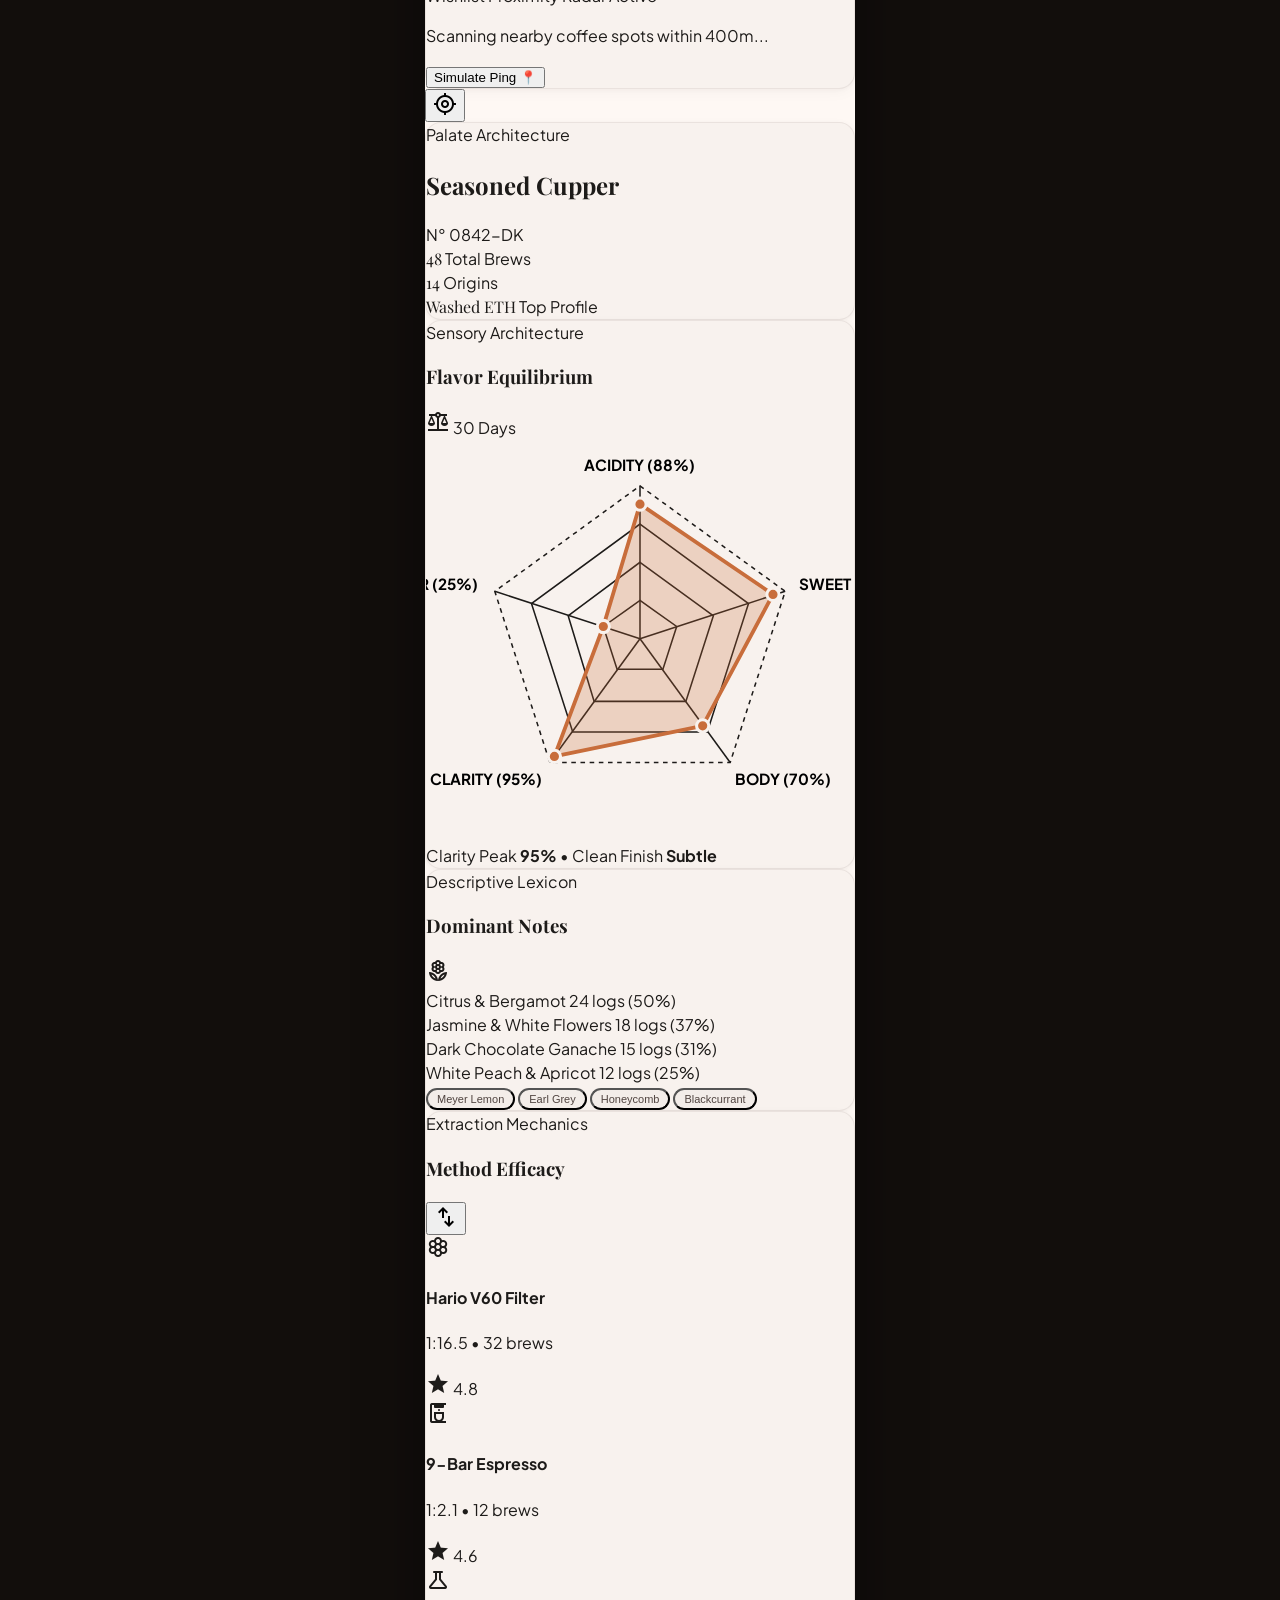
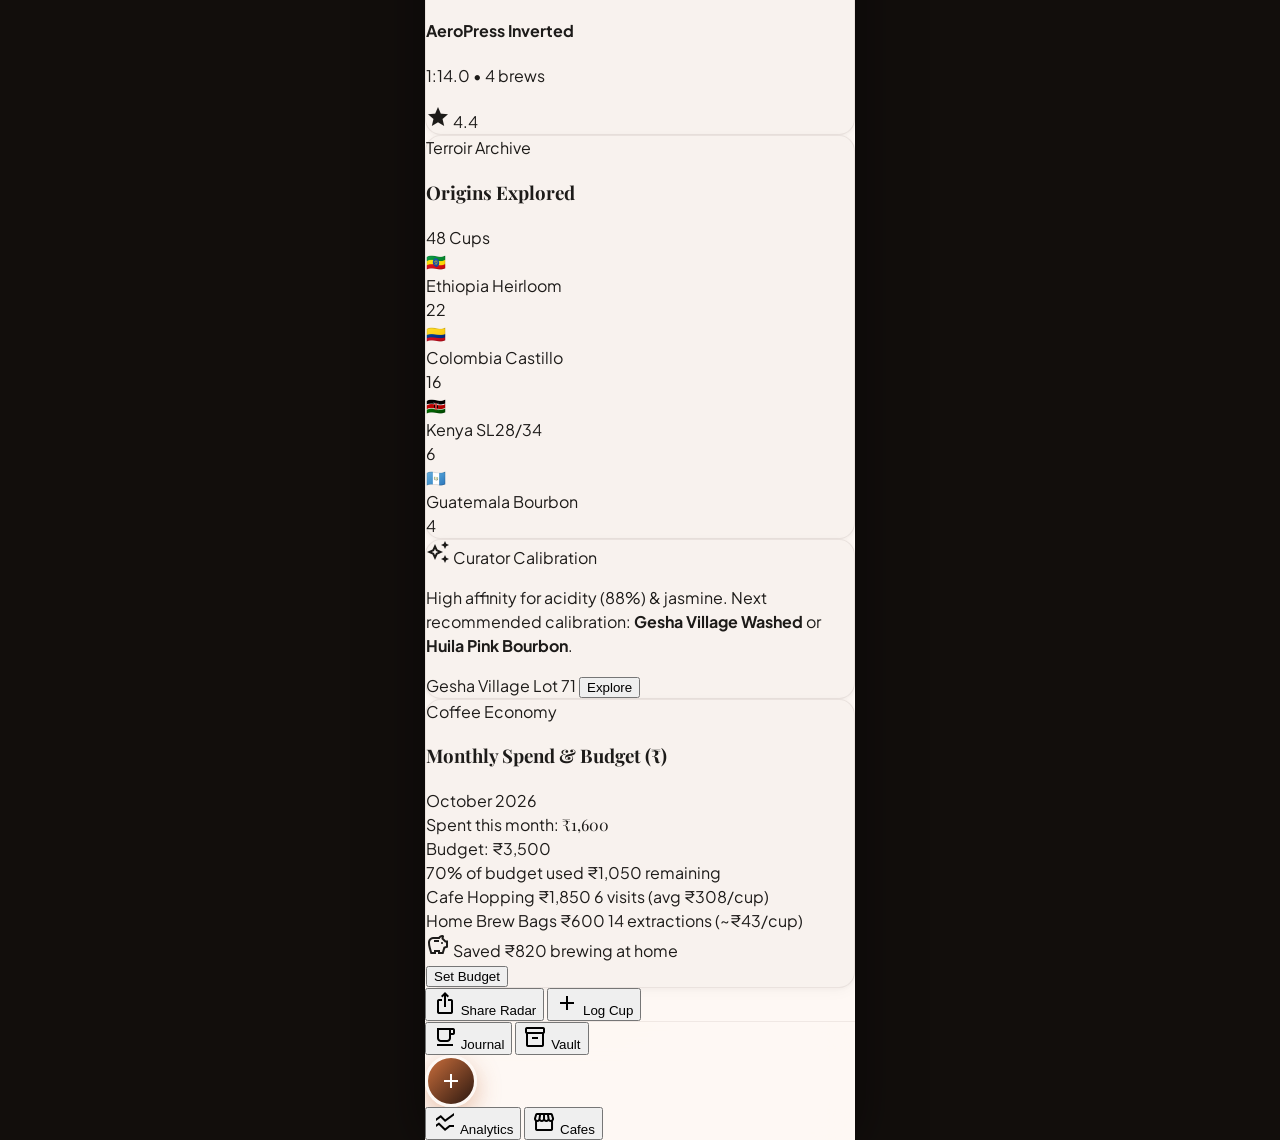
==== commit 90c82219: "feat: add BrewGuideHelper, CoffeeSpendTracker, web application, and PassportBadge entity" ====
--- a/web/index.html
+++ b/web/index.html
@@ -1325,6 +1325,168 @@
       </div>
     </div>
 
+    <!-- MODAL 6: INTERACTIVE BREW GUIDE & SMART POUR TIMER -->
+    <div id="modal-brew-timer" class="modal-overlay">
+      <div class="modal-sheet p-5 flex flex-col gap-4 max-h-[92vh] overflow-y-auto">
+        <!-- Header -->
+        <div class="flex items-center justify-between pb-3 border-b border-card-border">
+          <div class="flex items-center gap-2">
+            <div class="w-8 h-8 rounded-full bg-secondary/10 flex items-center justify-center text-secondary">
+              <span class="material-symbols-outlined text-[18px]">timer</span>
+            </div>
+            <div>
+              <h3 class="font-serif text-lg font-bold text-primary">Barista Extraction Timer</h3>
+              <p class="text-[11px] text-on-surface-variant">Step-by-step pour guide with auto-ratio</p>
+            </div>
+          </div>
+          <button onclick="closeModal('modal-brew-timer')" class="w-8 h-8 rounded-full bg-surface-container flex items-center justify-center text-on-surface-variant hover:text-primary">
+            <span class="material-symbols-outlined text-[18px]">close</span>
+          </button>
+        </div>
+
+        <!-- Method Selector Pills -->
+        <div class="flex items-center gap-1.5 overflow-x-auto no-scrollbar py-0.5">
+          <button onclick="selectBrewMethod('v60')" id="methodBtn-v60" class="brew-method-btn px-3 py-1.5 rounded-xl text-xs font-bold bg-primary text-on-primary">V60 Pour Over</button>
+          <button onclick="selectBrewMethod('aeropress')" id="methodBtn-aeropress" class="brew-method-btn px-3 py-1.5 rounded-xl text-xs font-semibold bg-surface-container text-on-surface">AeroPress</button>
+          <button onclick="selectBrewMethod('frenchpress')" id="methodBtn-frenchpress" class="brew-method-btn px-3 py-1.5 rounded-xl text-xs font-semibold bg-surface-container text-on-surface">French Press</button>
+          <button onclick="selectBrewMethod('mokapot')" id="methodBtn-mokapot" class="brew-method-btn px-3 py-1.5 rounded-xl text-xs font-semibold bg-surface-container text-on-surface">Moka Pot</button>
+        </div>
+
+        <!-- Ratio & Dose Calculator -->
+        <div class="p-3.5 rounded-xl bg-surface-container/50 border border-card-border flex flex-col gap-2.5">
+          <div class="flex items-center justify-between">
+            <span class="text-[11px] font-bold uppercase tracking-wider text-secondary">Ratio Calculator</span>
+            <span id="brewRatioBadge" class="text-xs font-mono font-bold text-primary">1 : 16.6</span>
+          </div>
+          <div class="grid grid-cols-3 gap-2 text-center">
+            <div class="p-2 rounded-lg bg-surface flex flex-col">
+              <span class="text-[10px] text-on-surface-variant uppercase">Coffee Dose</span>
+              <div class="flex items-center justify-center gap-1 mt-0.5">
+                <input id="brewDoseInput" type="number" value="15" min="10" max="40" step="1" oninput="updateBrewCalculation()" class="w-12 text-center font-bold text-sm bg-transparent border-b border-secondary outline-none text-primary">
+                <span class="text-xs font-semibold text-primary">g</span>
+              </div>
+            </div>
+            <div class="p-2 rounded-lg bg-surface flex flex-col">
+              <span class="text-[10px] text-on-surface-variant uppercase">Water Yield</span>
+              <span id="brewWaterYield" class="font-bold text-sm text-secondary mt-0.5">250g</span>
+            </div>
+            <div class="p-2 rounded-lg bg-surface flex flex-col">
+              <span class="text-[10px] text-on-surface-variant uppercase">Ideal Temp</span>
+              <span id="brewWaterTemp" class="font-bold text-sm text-primary mt-0.5">93°C</span>
+            </div>
+          </div>
+        </div>
+
+        <!-- Big Visual Timer Dial -->
+        <div class="timer-dial p-6 rounded-2xl flex flex-col items-center justify-center border border-card-border relative overflow-hidden">
+          <span id="brewTimerDigits" class="font-mono text-5xl font-extrabold text-primary tracking-tight">00:00</span>
+          
+          <!-- Stage Indicator -->
+          <div class="mt-2.5 flex items-center gap-1.5 px-3 py-1 rounded-full bg-secondary/15 text-secondary text-xs font-bold">
+            <span class="w-2 h-2 rounded-full bg-secondary animate-pulse"></span>
+            <span id="brewStageName">Stage 1: Bloom (0:00 - 0:45)</span>
+          </div>
+
+          <!-- Step Instruction -->
+          <p id="brewStageGuide" class="text-xs text-on-surface-variant text-center mt-3 max-w-[280px]">
+            Pour 50g water in concentric spirals. Swirl gently to saturate all grounds.
+          </p>
+        </div>
+
+        <!-- Timer Controls -->
+        <div class="flex items-center justify-center gap-3">
+          <button onclick="resetBrewTimer()" class="w-11 h-11 rounded-full bg-surface-container flex items-center justify-center text-on-surface hover:text-primary transition-colors" title="Reset">
+            <span class="material-symbols-outlined text-[20px]">restart_alt</span>
+          </button>
+          <button id="brewPlayPauseBtn" onclick="toggleBrewTimer()" class="w-16 h-16 rounded-full bg-primary text-on-primary flex items-center justify-center shadow-lg hover:bg-secondary active:scale-95 transition-all" title="Start Timer">
+            <span id="brewPlayIcon" class="material-symbols-outlined text-[32px]">play_arrow</span>
+          </button>
+          <button onclick="advanceBrewStage()" class="w-11 h-11 rounded-full bg-surface-container flex items-center justify-center text-on-surface hover:text-primary transition-colors" title="Next Step">
+            <span class="material-symbols-outlined text-[20px]">skip_next</span>
+          </button>
+        </div>
+
+        <!-- Save to Journal Action -->
+        <button onclick="saveTimerToCuppingLog()" class="w-full py-3 rounded-xl bg-secondary text-white text-xs font-bold uppercase tracking-wider flex items-center justify-center gap-2 hover:bg-caramel active:scale-95 transition-all shadow-md">
+          <span class="material-symbols-outlined text-[18px]">post_add</span>
+          <span>Save Extraction to Cupping Log</span>
+        </button>
+      </div>
+    </div>
+
+    <!-- MODAL 7: SHARABLE CUPPING STORY CARD GENERATOR -->
+    <div id="modal-story-card" class="modal-overlay">
+      <div class="modal-sheet p-5 flex flex-col gap-4 max-h-[92vh] overflow-y-auto">
+        <!-- Header -->
+        <div class="flex items-center justify-between pb-3 border-b border-card-border">
+          <div class="flex items-center gap-2">
+            <div class="w-8 h-8 rounded-full bg-secondary/10 flex items-center justify-center text-secondary">
+              <span class="material-symbols-outlined text-[18px]">photo_camera</span>
+            </div>
+            <div>
+              <h3 class="font-serif text-lg font-bold text-primary">Cupping Story Card</h3>
+              <p class="text-[11px] text-on-surface-variant">Export aesthetic polaroid for Instagram & WhatsApp</p>
+            </div>
+          </div>
+          <button onclick="closeModal('modal-story-card')" class="w-8 h-8 rounded-full bg-surface-container flex items-center justify-center text-on-surface-variant hover:text-primary">
+            <span class="material-symbols-outlined text-[18px]">close</span>
+          </button>
+        </div>
+
+        <!-- 9:16 Vertical Story Card Container -->
+        <div id="storyCardPreview" class="story-card-preview p-5 rounded-2xl flex flex-col gap-3 text-white max-w-[340px] w-full mx-auto relative overflow-hidden">
+          <!-- Top Header -->
+          <div class="flex items-center justify-between border-b border-white/10 pb-2.5">
+            <div class="flex items-center gap-2">
+              <img src="assets/logo.png" class="w-6 h-6 rounded-md object-contain" alt="AfterTaste logo">
+              <span class="font-serif text-sm font-bold tracking-tight text-[#ffdbc9]">AfterTaste</span>
+            </div>
+            <span class="text-[9px] uppercase font-mono tracking-widest text-white/70">Specialty Passport</span>
+          </div>
+
+          <!-- Cup Photo -->
+          <div class="w-full h-44 rounded-xl overflow-hidden relative shadow-md border border-white/10">
+            <img id="storyPhoto" src="https://lh3.googleusercontent.com/aida-public/[base64]" class="w-full h-full object-cover" alt="Cup photo">
+            <div class="absolute bottom-2 left-2 bg-black/70 backdrop-blur-md px-2 py-0.5 rounded-full text-[10px] font-bold text-[#ffdbc9]">
+              ★ <span id="storyRating">4.9</span> / 5.0
+            </div>
+          </div>
+
+          <!-- Title & Roaster -->
+          <div>
+            <span id="storyRoaster" class="text-[10px] uppercase tracking-wider text-[#c86d3b] font-bold block">Sey Coffee Roasters</span>
+            <h4 id="storyBeanTitle" class="font-serif text-lg font-bold text-white tracking-tight mt-0.5">Colombia El Paraiso</h4>
+            <p id="storyOriginSubtitle" class="text-[11px] text-white/75 mt-0.5">Diego Bermudez Lot #42 • Double Anaerobic</p>
+          </div>
+
+          <!-- Sensory Profile Chips -->
+          <div id="storySensoryChips" class="flex flex-wrap gap-1.5 py-1">
+            <span class="px-2 py-0.5 rounded-full bg-white/10 text-[10px] text-white/90">Bergamot</span>
+            <span class="px-2 py-0.5 rounded-full bg-white/10 text-[10px] text-white/90">Lychee</span>
+            <span class="px-2 py-0.5 rounded-full bg-white/10 text-[10px] text-white/90">Candied Peach</span>
+          </div>
+
+          <!-- Footer Info -->
+          <div class="flex items-center justify-between pt-2 border-t border-white/10 text-[11px] text-white/70">
+            <span id="storyCafeLocation">Prolog Coffee Bar • ₹340</span>
+            <span id="storyDate">October 2026</span>
+          </div>
+        </div>
+
+        <!-- Export Actions -->
+        <div class="flex items-center gap-2 pt-1">
+          <button onclick="downloadStoryCardPng()" class="flex-1 py-3 rounded-xl bg-primary text-on-primary text-xs font-bold flex items-center justify-center gap-2 shadow-lg hover:bg-secondary active:scale-95 transition-all">
+            <span class="material-symbols-outlined text-[18px]">download</span>
+            <span>Download PNG Card</span>
+          </button>
+          <button onclick="shareStoryCardWeb()" class="px-4 py-3 rounded-xl bg-surface-container text-primary text-xs font-bold flex items-center justify-center gap-1.5 hover:bg-surface-container-high transition-colors">
+            <span class="material-symbols-outlined text-[18px]">share</span>
+            <span>Share</span>
+          </button>
+        </div>
+      </div>
+    </div>
+
     <!-- GLOBAL TOAST NOTIFICATION -->
     <div id="globalToastBar" class="toast-bar">
       <div class="bg-primary text-white px-4 py-3 rounded-xl shadow-2xl flex items-center justify-between border border-secondary/30">
